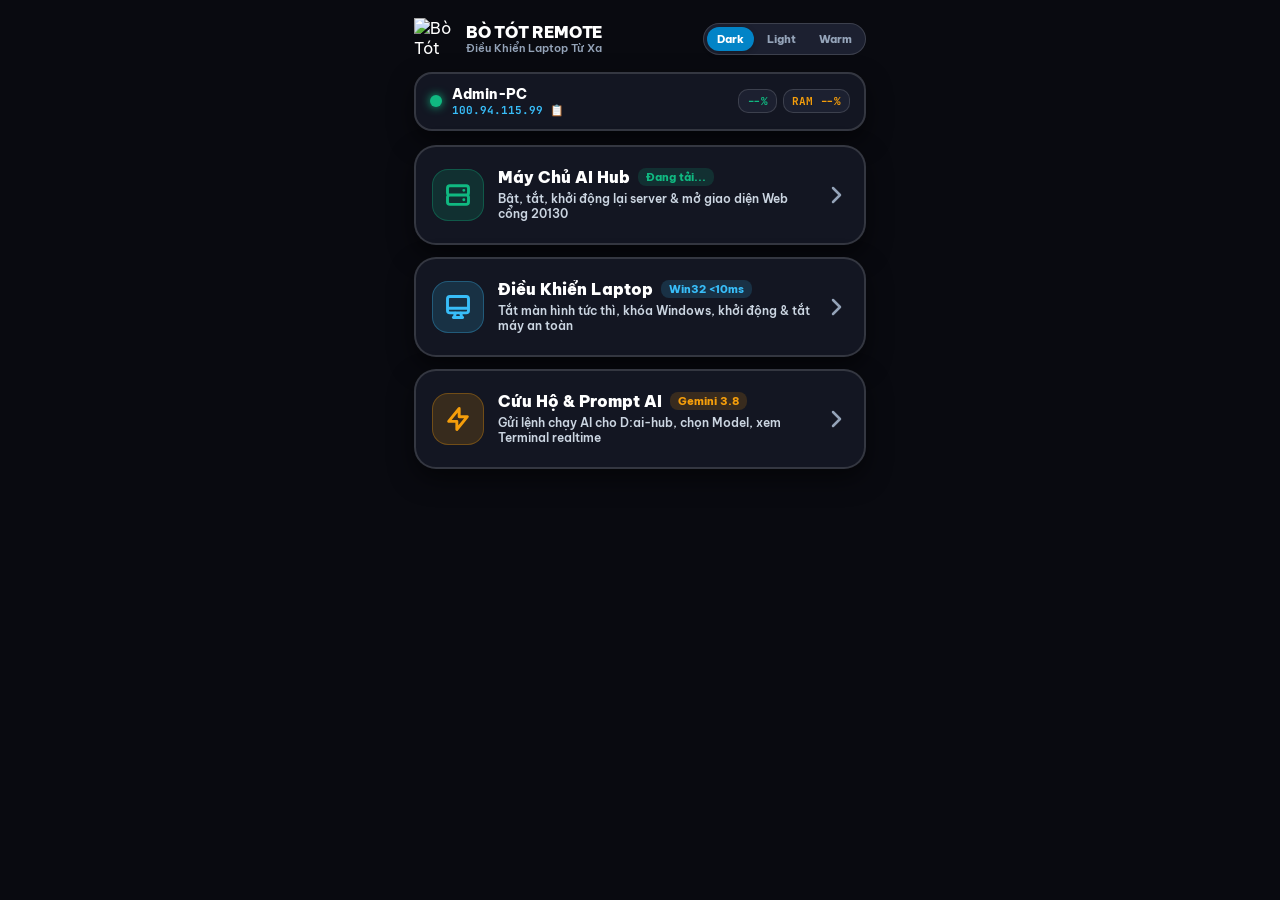
==== ai-remote/public/index.html @ 881e019e "feat: chuyen trang chu thanh 3 nut lon dieu huong chong bam nham va dung Popup Bottom Sheet cho mode" ====
<!DOCTYPE html>
<html lang="vi" data-theme="dark">
<head>
  <meta charset="UTF-8">
  <meta name="viewport" content="width=device-width, initial-scale=1.0, maximum-scale=1.0, user-scalable=no, viewport-fit=cover">
  <meta name="apple-mobile-web-app-capable" content="yes">
  <meta name="apple-mobile-web-app-status-bar-style" content="black-translucent">
  <meta name="apple-mobile-web-app-title" content="Bò Tót">
  <meta http-equiv="Cache-Control" content="no-cache, no-store, must-revalidate">
  <meta http-equiv="Pragma" content="no-cache">
  <meta http-equiv="Expires" content="0">
  
  <link rel="manifest" href="/manifest.json?v=14">
  <link rel="icon" type="image/svg+xml" href="/icon.svg?v=14">
  <link rel="apple-touch-icon" href="/icon.svg?v=14">
  <title>Bò Tót Remote Controller</title>

  <!-- FONT BE VIETNAM PRO & JETBRAINS MONO -->
  <link rel="preconnect" href="https://fonts.googleapis.com">
  <link rel="preconnect" href="https://fonts.gstatic.com" crossorigin>
  <link href="https://fonts.googleapis.com/css2?family=Be+Vietnam+Pro:wght@400;500;600;700;800;900&family=JetBrains+Mono:wght@600;700;800&display=swap" rel="stylesheet">

  <style>
    /* =============================================================
       THEME VARIABLES (DARK / WARM / LIGHT)
       ============================================================= */
    :root, [data-theme="dark"] {
      --font: 'Be Vietnam Pro', -apple-system, sans-serif;
      --mono: 'JetBrains Mono', monospace;

      --bg: #090a10;
      --card-bg: #131622;
      --card-inner: #1c2030;
      --border: rgba(255, 255, 255, 0.14);
      --border-accent: rgba(56, 189, 248, 0.45);
      
      --text-main: #ffffff;
      --text-sub: #cbd5e1;
      --text-dim: #94a3b8;
      
      --accent: #38bdf8;
      --accent-btn: #0284c7;
      --emerald: #10b981;
      --emerald-bg: rgba(16, 185, 129, 0.16);
      --amber: #f59e0b;
      --amber-bg: rgba(245, 158, 11, 0.16);
      --rose: #ef4444;
      --rose-bg: rgba(239, 68, 68, 0.16);
      --indigo: #818cf8;
      --indigo-bg: rgba(129, 140, 248, 0.16);

      --card-shadow: 0 10px 25px rgba(0, 0, 0, 0.5);
      --seg-bg: #1c2030;
      --overlay-bg: rgba(0, 0, 0, 0.75);
    }

    [data-theme="warm"] {
      --font: 'Be Vietnam Pro', -apple-system, sans-serif;
      --mono: 'JetBrains Mono', monospace;

      --bg: #f7f2e7;
      --card-bg: #ffffff;
      --card-inner: #f0e6d6;
      --border: #dfd0bb;
      --border-accent: #c26100;
      
      --text-main: #2a1406;
      --text-sub: #543015;
      --text-dim: #7c4d28;
      
      --accent: #c26100;
      --accent-btn: #d97706;
      --emerald: #059669;
      --emerald-bg: rgba(5, 150, 105, 0.14);
      --amber: #b45309;
      --amber-bg: rgba(180, 83, 9, 0.14);
      --rose: #b91c1c;
      --rose-bg: rgba(185, 28, 28, 0.14);
      --indigo: #854d0e;
      --indigo-bg: rgba(133, 77, 14, 0.14);

      --card-shadow: 0 8px 24px rgba(130, 80, 30, 0.08);
      --seg-bg: #eddcc6;
      --overlay-bg: rgba(42, 20, 6, 0.55);
    }

    [data-theme="light"] {
      --font: 'Be Vietnam Pro', -apple-system, sans-serif;
      --mono: 'JetBrains Mono', monospace;

      --bg: #f1f5f9;
      --card-bg: #ffffff;
      --card-inner: #f8fafc;
      --border: #cbd5e1;
      --border-accent: #0284c7;
      
      --text-main: #0f172a;
      --text-sub: #334155;
      --text-dim: #64748b;
      
      --accent: #0284c7;
      --accent-btn: #0284c7;
      --emerald: #059669;
      --emerald-bg: rgba(5, 150, 105, 0.12);
      --amber: #d97706;
      --amber-bg: rgba(217, 119, 6, 0.12);
      --rose: #dc2626;
      --rose-bg: rgba(220, 38, 38, 0.12);
      --indigo: #4f46e5;
      --indigo-bg: rgba(79, 70, 229, 0.12);

      --card-shadow: 0 4px 18px rgba(0, 0, 0, 0.06);
      --seg-bg: #e2e8f0;
      --overlay-bg: rgba(15, 23, 42, 0.6);
    }

    * {
      box-sizing: border-box;
      margin: 0;
      padding: 0;
      -webkit-tap-highlight-color: transparent;
    }

    body {
      font-family: var(--font);
      background: var(--bg);
      color: var(--text-main);
      padding: 12px 14px 40px;
      max-width: 480px;
      margin: 0 auto;
      min-height: 100vh;
      -webkit-font-smoothing: antialiased;
    }

    /* TOP BAR */
    .top-bar {
      display: flex;
      align-items: center;
      justify-content: space-between;
      margin-bottom: 12px;
      padding-top: max(6px, env(safe-area-inset-top));
    }
    .brand-title-box {
      display: flex;
      align-items: center;
      gap: 10px;
    }
    .brand-logo {
      width: 42px;
      height: 42px;
      object-fit: contain;
    }
    .brand-texts h1 {
      font-size: 16px;
      font-weight: 900;
      letter-spacing: -0.3px;
      line-height: 1.15;
    }
    .brand-texts p {
      font-size: 11px;
      font-weight: 600;
      color: var(--text-dim);
    }

    /* THEME SWITCHER */
    .theme-seg {
      background: var(--seg-bg);
      border: 1.5px solid var(--border);
      border-radius: 20px;
      padding: 3px;
      display: flex;
      gap: 3px;
    }
    .theme-btn {
      background: transparent;
      border: none;
      color: var(--text-dim);
      font-family: var(--font);
      font-size: 11px;
      font-weight: 800;
      padding: 5px 10px;
      border-radius: 14px;
      cursor: pointer;
      transition: all 0.15s ease;
    }
    .theme-btn.active {
      background: var(--accent-btn);
      color: #ffffff;
      box-shadow: 0 2px 6px rgba(0,0,0,0.2);
    }

    /* STATUS BANNER */
    .status-card {
      background: var(--card-bg);
      border: 2px solid var(--border);
      border-radius: 18px;
      padding: 12px 14px;
      margin-bottom: 14px;
      display: flex;
      align-items: center;
      justify-content: space-between;
      box-shadow: var(--card-shadow);
    }
    .status-left {
      display: flex;
      align-items: center;
      gap: 10px;
    }
    .live-dot {
      width: 12px;
      height: 12px;
      background: var(--emerald);
      border-radius: 50%;
      box-shadow: 0 0 10px var(--emerald);
      animation: pulse 2s infinite;
    }
    @keyframes pulse { 0% { opacity: 1; } 50% { opacity: 0.4; } 100% { opacity: 1; } }
    .host-name {
      font-size: 14px;
      font-weight: 800;
      color: var(--text-main);
      line-height: 1.2;
    }
    .ip-badge {
      font-family: var(--mono);
      font-size: 11px;
      font-weight: 700;
      color: var(--accent);
      cursor: pointer;
    }
    .status-right {
      display: flex;
      gap: 6px;
    }
    .stat-pill {
      font-family: var(--mono);
      font-size: 11px;
      font-weight: 700;
      padding: 4px 8px;
      border-radius: 10px;
      background: var(--card-inner);
      border: 1px solid var(--border);
    }
    .stat-pill.batt { color: var(--emerald); }
    .stat-pill.ram { color: var(--amber); }

    /* EMERGENCY COUNTDOWN HUD */
    .emergency-hud {
      background: var(--rose-bg);
      border: 2px solid var(--rose);
      border-radius: 18px;
      padding: 14px;
      margin-bottom: 14px;
      text-align: center;
      display: none;
      animation: flash 1s infinite alternate;
    }
    @keyframes flash { from { border-color: var(--rose); } to { border-color: transparent; } }
    .emergency-hud h3 { font-size: 14px; font-weight: 900; color: var(--rose); margin-bottom: 4px; }
    .emergency-hud .num { font-family: var(--mono); font-size: 32px; font-weight: 900; color: var(--rose); line-height: 1; margin-bottom: 8px; }
    .emergency-hud button {
      background: var(--rose);
      color: #fff;
      border: none;
      font-family: var(--font);
      font-size: 14px;
      font-weight: 900;
      padding: 12px 24px;
      border-radius: 14px;
      cursor: pointer;
      width: 100%;
    }

    /* =============================================================
       VIEW CONTAINER & NAVIGATION (SPA ARCHITECTURE)
       ============================================================= */
    .app-view {
      display: none;
      animation: viewFade 0.18s ease-out;
    }
    .app-view.active {
      display: block;
    }
    @keyframes viewFade {
      from { opacity: 0; transform: translateY(6px); }
      to { opacity: 1; transform: translateY(0); }
    }

    /* VIEW BACK BUTTON BAR */
    .view-nav-bar {
      display: flex;
      align-items: center;
      justify-content: space-between;
      margin-bottom: 14px;
    }
    .btn-back-menu {
      display: inline-flex;
      align-items: center;
      gap: 6px;
      background: var(--card-inner);
      border: 2px solid var(--border);
      color: var(--text-main);
      font-family: var(--font);
      font-size: 13px;
      font-weight: 800;
      padding: 8px 14px;
      border-radius: 14px;
      cursor: pointer;
      transition: all 0.15s ease;
    }
    .btn-back-menu:active { transform: scale(0.96); border-color: var(--accent); }
    .btn-back-menu svg { width: 18px; height: 18px; color: var(--accent); }
    .view-header-title {
      font-size: 14px;
      font-weight: 800;
      color: var(--text-dim);
      text-transform: uppercase;
      letter-spacing: 0.5px;
    }

    /* =============================================================
       TRANG CHỦ (VIEW 1): 3 NÚT LỚN CHỐNG BẤM NHẦM
       ============================================================= */
    .home-grid {
      display: flex;
      flex-direction: column;
      gap: 12px;
    }
    .hub-nav-tile {
      background: var(--card-bg);
      border: 2.5px solid var(--border);
      border-radius: 22px;
      padding: 18px 16px;
      display: flex;
      align-items: center;
      justify-content: space-between;
      cursor: pointer;
      box-shadow: var(--card-shadow);
      transition: all 0.18s ease;
      text-decoration: none;
      color: var(--text-main);
      min-height: 100px;
    }
    .hub-nav-tile:active {
      transform: scale(0.97);
      border-color: var(--border-accent);
    }
    .hub-tile-left {
      display: flex;
      align-items: center;
      gap: 14px;
      flex: 1;
      overflow: hidden;
    }
    .hub-tile-icon-box {
      width: 52px;
      height: 52px;
      border-radius: 16px;
      display: flex;
      align-items: center;
      justify-content: center;
      flex-shrink: 0;
      border: 1.5px solid transparent;
    }
    .hub-tile-icon-box svg { width: 28px; height: 28px; }
    
    .hub-tile-texts {
      display: flex;
      flex-direction: column;
      gap: 4px;
      overflow: hidden;
    }
    .hub-tile-title-row {
      display: flex;
      align-items: center;
      gap: 8px;
    }
    .hub-tile-title {
      font-size: 16px;
      font-weight: 900;
      color: var(--text-main);
      line-height: 1.2;
    }
    .hub-tile-badge {
      font-size: 11px;
      font-weight: 800;
      padding: 2px 8px;
      border-radius: 8px;
      white-space: nowrap;
    }
    .hub-tile-desc {
      font-size: 12px;
      font-weight: 600;
      color: var(--text-sub);
      line-height: 1.3;
    }
    .hub-tile-arrow {
      width: 24px;
      height: 24px;
      color: var(--text-dim);
      flex-shrink: 0;
      margin-left: 8px;
    }

    /* THEME MAU CHO 3 TILE */
    .tile-hub .hub-tile-icon-box { background: var(--emerald-bg); color: var(--emerald); border-color: rgba(16, 185, 129, 0.3); }
    .tile-hub .hub-tile-badge { background: var(--emerald-bg); color: var(--emerald); }
    
    .tile-system .hub-tile-icon-box { background: rgba(56, 189, 248, 0.16); color: var(--accent); border-color: rgba(56, 189, 248, 0.3); }
    .tile-system .hub-tile-badge { background: rgba(56, 189, 248, 0.16); color: var(--accent); }

    .tile-prompt .hub-tile-icon-box { background: var(--amber-bg); color: var(--amber); border-color: rgba(245, 158, 11, 0.3); }
    .tile-prompt .hub-tile-badge { background: var(--amber-bg); color: var(--amber); }

    /* =============================================================
       SECTION CARD (CHO CÁC VIEW CON)
       ============================================================= */
    .section-card {
      background: var(--card-bg);
      border: 2px solid var(--border);
      border-radius: 22px;
      padding: 16px;
      margin-bottom: 14px;
      box-shadow: var(--card-shadow);
    }
    .section-header {
      display: flex;
      align-items: center;
      justify-content: space-between;
      margin-bottom: 14px;
    }
    .section-title {
      font-size: 15px;
      font-weight: 900;
      letter-spacing: -0.2px;
    }

    /* STATUS TAGS */
    .status-tag {
      font-size: 11px;
      font-weight: 800;
      padding: 3px 10px;
      border-radius: 12px;
      text-transform: uppercase;
    }
    .status-tag.online { background: var(--emerald-bg); color: var(--emerald); border: 1px solid var(--emerald); }
    .status-tag.offline { background: var(--rose-bg); color: var(--rose); border: 1px solid var(--rose); }

    /* GRIDS */
    .grid-3-col { display: grid; grid-template-columns: repeat(3, 1fr); gap: 10px; margin-bottom: 12px; }
    .grid-2-col { display: grid; grid-template-columns: repeat(2, 1fr); gap: 10px; }

    /* BIG BUTTONS */
    .big-btn {
      background: var(--card-inner);
      border: 2px solid var(--border);
      border-radius: 18px;
      padding: 16px 10px;
      display: flex;
      flex-direction: column;
      align-items: center;
      justify-content: center;
      gap: 8px;
      color: var(--text-main);
      font-family: var(--font);
      font-size: 14px;
      font-weight: 800;
      cursor: pointer;
      transition: all 0.15s ease;
      min-height: 76px;
    }
    .big-btn:active:not(:disabled) { transform: scale(0.95); }
    .big-btn svg { width: 28px; height: 28px; }

    .big-btn:disabled, button:disabled {
      opacity: 0.35 !important;
      cursor: not-allowed !important;
      filter: grayscale(0.85) !important;
      transform: none !important;
      pointer-events: none !important;
      border-style: dashed !important;
    }

    .big-btn.btn-start { color: var(--emerald); background: var(--emerald-bg); border-color: rgba(16, 185, 129, 0.4); }
    .big-btn.btn-restart { color: var(--amber); background: var(--amber-bg); border-color: rgba(245, 158, 11, 0.4); }
    .big-btn.btn-stop { color: var(--rose); background: var(--rose-bg); border-color: rgba(239, 68, 68, 0.4); }

    .open-web-button {
      display: flex;
      align-items: center;
      justify-content: space-between;
      background: var(--accent-btn);
      color: #ffffff;
      font-size: 14px;
      font-weight: 900;
      padding: 16px;
      border-radius: 18px;
      text-decoration: none;
      box-shadow: 0 4px 14px rgba(2, 132, 199, 0.3);
      transition: all 0.15s ease;
    }
    .open-web-button:active:not(.disabled) { transform: scale(0.97); }
    .open-web-button.disabled {
      opacity: 0.35 !important;
      cursor: not-allowed !important;
      pointer-events: none !important;
      border-style: dashed !important;
    }
    .open-web-button div { display: flex; align-items: center; gap: 8px; }
    .open-web-button svg { width: 20px; height: 20px; }

    /* HARDWARE BUTTONS */
    .hw-btn {
      background: var(--card-inner);
      border: 2px solid var(--border);
      border-radius: 18px;
      padding: 16px 14px;
      display: flex;
      flex-direction: column;
      align-items: flex-start;
      gap: 10px;
      cursor: pointer;
      color: var(--text-main);
      font-family: var(--font);
      min-height: 90px;
      transition: all 0.15s ease;
    }
    .hw-btn:active:not(.disabled) { transform: scale(0.95); border-color: var(--accent); }
    .hw-btn.disabled { opacity: 0.35 !important; cursor: not-allowed !important; pointer-events: none !important; }
    .hw-icon-box {
      width: 42px;
      height: 42px;
      border-radius: 14px;
      display: flex;
      align-items: center;
      justify-content: center;
      background: var(--card-bg);
      border: 1px solid var(--border);
    }
    .hw-icon-box svg { width: 24px; height: 24px; }
    .hw-btn .hw-text-title { font-size: 14px; font-weight: 800; line-height: 1.2; }
    .hw-btn .hw-text-desc { font-size: 11px; font-weight: 600; color: var(--text-sub); }

    /* =============================================================
       MODEL SELECTOR TRIGGER BOX (MỞ POPUP)
       ============================================================= */
    .model-trigger-card {
      background: var(--card-inner);
      border: 2px solid var(--border);
      border-radius: 18px;
      padding: 12px 14px;
      display: flex;
      align-items: center;
      justify-content: space-between;
      cursor: pointer;
      margin-bottom: 12px;
      transition: all 0.15s ease;
    }
    .model-trigger-card:active { transform: scale(0.98); border-color: var(--accent); }
    .model-trigger-left {
      display: flex;
      align-items: center;
      gap: 12px;
      flex: 1;
      overflow: hidden;
    }
    .model-avatar-box {
      width: 42px;
      height: 42px;
      border-radius: 14px;
      display: flex;
      align-items: center;
      justify-content: center;
      flex-shrink: 0;
      background: rgba(255, 255, 255, 0.08);
      border: 1px solid var(--border);
    }
    .model-avatar-box svg { width: 24px; height: 24px; display: block; }
    .model-avatar-box.gemini { background: rgba(49, 134, 255, 0.16); border-color: rgba(49, 134, 255, 0.35); }
    .model-avatar-box.claude { background: rgba(217, 119, 87, 0.16); border-color: rgba(217, 119, 87, 0.35); }
    .model-avatar-box.openai { color: #10b981; background: rgba(16, 185, 129, 0.16); border-color: rgba(16, 185, 129, 0.35); }
    .model-avatar-box.claude-cli { color: #f43f5e; background: rgba(244, 63, 94, 0.16); border-color: rgba(244, 63, 94, 0.35); }

    .model-trigger-info { display: flex; flex-direction: column; gap: 2px; overflow: hidden; }
    .model-trigger-top { display: flex; align-items: center; gap: 6px; }
    .model-trigger-name { font-size: 14px; font-weight: 800; color: var(--text-main); white-space: nowrap; overflow: hidden; text-overflow: ellipsis; }
    .model-trigger-badge { font-size: 10px; font-weight: 800; padding: 1px 6px; border-radius: 6px; background: rgba(255, 255, 255, 0.12); color: var(--text-sub); }
    .model-trigger-tag { font-size: 11px; font-weight: 600; color: var(--text-sub); white-space: nowrap; overflow: hidden; text-overflow: ellipsis; }
    
    .model-trigger-action {
      display: flex;
      align-items: center;
      gap: 4px;
      font-size: 12px;
      font-weight: 800;
      color: var(--accent);
      flex-shrink: 0;
      margin-left: 8px;
    }
    .model-trigger-action svg { width: 16px; height: 16px; }

    /* PROMPT BOX & TERMINAL */
    .prompt-box-row { display: flex; gap: 8px; margin-bottom: 10px; }
    .prompt-input-field {
      flex: 1;
      background: var(--card-inner);
      border: 2px solid var(--border);
      color: var(--text-main);
      font-family: var(--font);
      font-size: 14px;
      font-weight: 600;
      padding: 12px 14px;
      border-radius: 16px;
      outline: none;
    }
    .prompt-input-field:focus { border-color: var(--accent); }
    .btn-submit-prompt {
      background: var(--accent-btn);
      color: #ffffff;
      border: none;
      border-radius: 16px;
      padding: 0 18px;
      font-size: 14px;
      font-weight: 800;
      font-family: var(--font);
      cursor: pointer;
      display: flex;
      align-items: center;
      gap: 6px;
    }
    .btn-submit-prompt:active:not(:disabled) { transform: scale(0.95); }
    .btn-submit-prompt:disabled { opacity: 0.4 !important; cursor: not-allowed !important; }

    .btn-abort-prompt {
      background: var(--rose-bg);
      color: var(--rose);
      border: 2px solid rgba(239, 68, 68, 0.45);
      border-radius: 16px;
      padding: 0 16px;
      font-size: 13px;
      font-weight: 800;
      font-family: var(--font);
      cursor: pointer;
      display: none;
      align-items: center;
      gap: 6px;
    }
    .btn-abort-prompt:active { transform: scale(0.95); }
    .btn-abort-prompt.visible { display: flex; }

    .console-header-row {
      display: flex;
      align-items: center;
      justify-content: space-between;
      margin-bottom: 6px;
    }
    .console-title {
      font-size: 11px;
      font-weight: 800;
      color: var(--text-dim);
      text-transform: uppercase;
      letter-spacing: 0.5px;
    }
    .btn-clear-console {
      background: none;
      border: none;
      color: var(--text-dim);
      font-size: 11px;
      font-weight: 700;
      cursor: pointer;
      padding: 2px 6px;
    }
    .btn-clear-console:hover { color: var(--text-main); }

    .console-display {
      background: var(--card-inner);
      border: 2px solid var(--border);
      border-radius: 18px;
      padding: 12px;
      font-family: var(--mono);
      font-size: 12px;
      font-weight: 600;
      height: 220px;
      overflow-y: auto;
      color: var(--accent);
      white-space: pre-wrap;
      word-break: break-all;
      line-height: 1.45;
    }

    /* =============================================================
       MODAL POPUP BOTTOM SHEET (CHỌN MODEL AI CHUẨN MOBILE)
       ============================================================= */
    .modal-overlay {
      position: fixed;
      top: 0;
      left: 0;
      right: 0;
      bottom: 0;
      background: var(--overlay-bg);
      backdrop-filter: blur(8px);
      -webkit-backdrop-filter: blur(8px);
      z-index: 2500;
      display: none;
      align-items: flex-end;
      justify-content: center;
      opacity: 0;
      transition: opacity 0.22s ease;
    }
    .modal-overlay.open {
      display: flex;
      opacity: 1;
    }
    .modal-sheet {
      width: 100%;
      max-width: 480px;
      background: var(--card-bg);
      border: 2px solid var(--border-accent);
      border-bottom: none;
      border-radius: 26px 26px 0 0;
      padding: 18px 16px max(24px, env(safe-area-inset-bottom));
      box-shadow: 0 -10px 40px rgba(0, 0, 0, 0.6);
      transform: translateY(100%);
      transition: transform 0.25s cubic-bezier(0.16, 1, 0.3, 1);
      max-height: 85vh;
      display: flex;
      flex-direction: column;
    }
    .modal-overlay.open .modal-sheet {
      transform: translateY(0);
    }
    .modal-header {
      display: flex;
      align-items: center;
      justify-content: space-between;
      padding-bottom: 14px;
      border-bottom: 1.5px solid var(--border);
      margin-bottom: 12px;
    }
    .modal-title-box { display: flex; flex-direction: column; gap: 2px; }
    .modal-title { font-size: 16px; font-weight: 900; color: var(--text-main); }
    .modal-subtitle { font-size: 11px; font-weight: 600; color: var(--text-dim); }
    .modal-close-btn {
      width: 36px;
      height: 36px;
      border-radius: 50%;
      background: var(--card-inner);
      border: 1.5px solid var(--border);
      color: var(--text-main);
      font-size: 15px;
      font-weight: 900;
      cursor: pointer;
      display: flex;
      align-items: center;
      justify-content: center;
    }
    .modal-close-btn:active { transform: scale(0.92); }

    .modal-list {
      overflow-y: auto;
      overscroll-behavior: contain;
      display: flex;
      flex-direction: column;
      gap: 6px;
      padding-bottom: 10px;
    }
    .modal-item {
      display: flex;
      align-items: center;
      justify-content: space-between;
      gap: 12px;
      padding: 14px;
      border-radius: 16px;
      background: var(--card-inner);
      border: 1.5px solid var(--border);
      cursor: pointer;
      transition: all 0.15s ease;
    }
    .modal-item:active { transform: scale(0.98); }
    .modal-item.selected {
      background: var(--emerald-bg);
      border-color: rgba(16, 185, 129, 0.45);
    }
    .modal-item-left {
      display: flex;
      align-items: center;
      gap: 12px;
      flex: 1;
      overflow: hidden;
    }
    .modal-item-texts { display: flex; flex-direction: column; gap: 3px; overflow: hidden; }
    .modal-item-top { display: flex; align-items: center; gap: 6px; }
    .modal-item-name { font-size: 14px; font-weight: 800; color: var(--text-main); }
    .modal-item.selected .modal-item-name { color: var(--emerald); }
    .modal-item-badge { font-size: 10px; font-weight: 800; padding: 1px 6px; border-radius: 6px; background: rgba(255, 255, 255, 0.1); color: var(--text-sub); }
    .modal-item-desc { font-size: 11px; font-weight: 600; color: var(--text-sub); white-space: nowrap; overflow: hidden; text-overflow: ellipsis; }
    .modal-item-check { width: 22px; height: 22px; color: var(--emerald); flex-shrink: 0; display: none; }
    .modal-item.selected .modal-item-check { display: block; }

    /* TOAST */
    .toast-popup {
      position: fixed;
      top: max(16px, env(safe-area-inset-top));
      left: 50%;
      transform: translateX(-50%) translateY(-100px);
      background: var(--card-bg);
      color: var(--text-main);
      border: 2px solid var(--accent);
      padding: 10px 20px;
      border-radius: 24px;
      font-size: 13px;
      font-weight: 800;
      box-shadow: 0 8px 24px rgba(0, 0, 0, 0.3);
      z-index: 3000;
      pointer-events: none;
      transition: transform 0.25s ease;
    }
    .toast-popup.visible { transform: translateX(-50%) translateY(0); }
  </style>
</head>
<body>

  <!-- TOAST -->
  <div class="toast-popup" id="toast">Thông báo</div>

  <!-- TOP BAR (LUÔN CỐ ĐỊNH Ở TRÊN ĐẦU) -->
  <header class="top-bar">
    <div class="brand-title-box">
      <img src="/icon.svg?v=14" alt="Bò Tót" class="brand-logo" onclick="switchView('home')">
      <div class="brand-texts">
        <h1>BÒ TÓT REMOTE</h1>
        <p>Điều Khiển Laptop Từ Xa</p>
      </div>
    </div>
    <!-- 3 THEME PILLS -->
    <div class="theme-seg">
      <button class="theme-btn active" id="btn-dark" onclick="setAppTheme('dark')">Dark</button>
      <button class="theme-btn" id="btn-light" onclick="setAppTheme('light')">Light</button>
      <button class="theme-btn" id="btn-warm" onclick="setAppTheme('warm')">Warm</button>
    </div>
  </header>

  <!-- STATUS BANNER (REALTIME TẤT CẢ CÁC TRANG) -->
  <section class="status-card">
    <div class="status-left">
      <div class="live-dot" title="Laptop Online"></div>
      <div>
        <div class="host-name" id="host-name">Admin-PC</div>
        <div class="ip-badge" onclick="copyIp()" title="Chạm để copy IP">
          <span id="ip-val">100.94.115.99</span> 📋
        </div>
      </div>
    </div>
    <div class="status-right">
      <div class="stat-pill batt" id="batt-box">--%</div>
      <div class="stat-pill ram" id="ram-box">RAM --%</div>
    </div>
  </section>

  <!-- EMERGENCY HUD (ĐẾM NGƯỢC TẮT MÁY KHẨN CẤP) -->
  <div class="emergency-hud" id="emergency-hud">
    <h3 id="emergency-label">LỆNH TẮT MÁY ĐANG CHỜ</h3>
    <div class="num" id="emergency-countdown">30s</div>
    <button onclick="abortShutdownCmd()">🛑 HỦY TẮT MÁY NGAY</button>
  </div>

  <!-- =============================================================
       VIEW 1: TRANG CHỦ (3 NÚT LỚN CHUYỂN TRANG CHỐNG BẤM NHẦM)
       ============================================================= -->
  <div class="app-view active" id="view-home">
    <div class="home-grid">
      
      <!-- NÚT 1: MÁY CHỦ AI HUB -->
      <div class="hub-nav-tile tile-hub" onclick="switchView('hub')">
        <div class="hub-tile-left">
          <div class="hub-tile-icon-box">
            <svg fill="none" stroke="currentColor" viewBox="0 0 24 24"><path stroke-linecap="round" stroke-linejoin="round" stroke-width="2.5" d="M5 12h14M5 12a2 2 0 01-2-2V6a2 2 0 012-2h14a2 2 0 012 2v4a2 2 0 01-2 2M5 12a2 2 0 00-2 2v4a2 2 0 002 2h14a2 2 0 002-2v-4a2 2 0 00-2-2m-2-4h.01M17 16h.01"/></svg>
          </div>
          <div class="hub-tile-texts">
            <div class="hub-tile-title-row">
              <span class="hub-tile-title">Máy Chủ AI Hub</span>
              <span class="hub-tile-badge" id="home-hub-badge">Đang tải...</span>
            </div>
            <div class="hub-tile-desc">Bật, tắt, khởi động lại server & mở giao diện Web cổng 20130</div>
          </div>
        </div>
        <svg class="hub-tile-arrow" fill="none" stroke="currentColor" viewBox="0 0 24 24"><path stroke-linecap="round" stroke-linejoin="round" stroke-width="2.5" d="M9 5l7 7-7 7"/></svg>
      </div>

      <!-- NÚT 2: ĐIỀU KHIỂN LAPTOP -->
      <div class="hub-nav-tile tile-system" onclick="switchView('system')">
        <div class="hub-tile-left">
          <div class="hub-tile-icon-box">
            <svg fill="none" stroke="currentColor" viewBox="0 0 24 24"><path stroke-linecap="round" stroke-linejoin="round" stroke-width="2.5" d="M9.75 17L9 20l-1 1h8l-1-1-.75-3M3 13h18M5 17h14a2 2 0 002-2V5a2 2 0 00-2-2H5a2 2 0 00-2 2v10a2 2 0 002 2z"/></svg>
          </div>
          <div class="hub-tile-texts">
            <div class="hub-tile-title-row">
              <span class="hub-tile-title">Điều Khiển Laptop</span>
              <span class="hub-tile-badge">Win32 &lt;10ms</span>
            </div>
            <div class="hub-tile-desc">Tắt màn hình tức thì, khóa Windows, khởi động & tắt máy an toàn</div>
          </div>
        </div>
        <svg class="hub-tile-arrow" fill="none" stroke="currentColor" viewBox="0 0 24 24"><path stroke-linecap="round" stroke-linejoin="round" stroke-width="2.5" d="M9 5l7 7-7 7"/></svg>
      </div>

      <!-- NÚT 3: CỨU HỘ & PROMPT AI -->
      <div class="hub-nav-tile tile-prompt" onclick="switchView('prompt')">
        <div class="hub-tile-left">
          <div class="hub-tile-icon-box">
            <svg fill="none" stroke="currentColor" viewBox="0 0 24 24"><path stroke-linecap="round" stroke-linejoin="round" stroke-width="2.5" d="M13 10V3L4 14h7v7l9-11h-7z"/></svg>
          </div>
          <div class="hub-tile-texts">
            <div class="hub-tile-title-row">
              <span class="hub-tile-title">Cứu Hộ &amp; Prompt AI</span>
              <span class="hub-tile-badge" id="home-prompt-badge">Gemini Flash</span>
            </div>
            <div class="hub-tile-desc">Gửi lệnh chạy AI cho D:ai-hub, chọn Model, xem Terminal realtime</div>
          </div>
        </div>
        <svg class="hub-tile-arrow" fill="none" stroke="currentColor" viewBox="0 0 24 24"><path stroke-linecap="round" stroke-linejoin="round" stroke-width="2.5" d="M9 5l7 7-7 7"/></svg>
      </div>

    </div>
  </div>

  <!-- =============================================================
       VIEW 2: TRANG MÁY CHỦ AI HUB (PORT 20130)
       ============================================================= -->
  <div class="app-view" id="view-hub">
    <div class="view-nav-bar">
      <button class="btn-back-menu" onclick="switchView('home')">
        <svg fill="none" stroke="currentColor" viewBox="0 0 24 24"><path stroke-linecap="round" stroke-linejoin="round" stroke-width="2.5" d="M15 19l-7-7 7-7"/></svg>
        <span>Menu Chính</span>
      </button>
      <span class="view-header-title">Máy Chủ 20130</span>
    </div>

    <section class="section-card">
      <div class="section-header">
        <span class="section-title">Trạng Thái Máy Chủ</span>
        <span class="status-tag online" id="hub-status-tag">ĐANG CHẠY</span>
      </div>

      <!-- 3 NÚT BẬT / RESTART / TẮT SERVER -->
      <div class="grid-3-col">
        <button class="big-btn btn-start" id="btn-hub-start" onclick="hubAction('start')">
          <svg fill="none" stroke="currentColor" viewBox="0 0 24 24"><path stroke-linecap="round" stroke-linejoin="round" stroke-width="2.5" d="M14.752 11.168l-3.197-2.132A1 1 0 0010 9.87v4.263a1 1 0 001.555.832l3.197-2.132a1 1 0 000-1.664z"/><path stroke-linecap="round" stroke-linejoin="round" stroke-width="2.5" d="M21 12a9 9 0 11-18 0 9 9 0 0118 0z"/></svg>
          <span id="text-hub-start">Bật Server</span>
        </button>
        <button class="big-btn btn-restart" id="btn-hub-restart" onclick="hubAction('restart')">
          <svg fill="none" stroke="currentColor" viewBox="0 0 24 24"><path stroke-linecap="round" stroke-linejoin="round" stroke-width="2.5" d="M4 4v5h.582m15.356 2A8.001 8.001 0 004.582 9m0 0H9m11 11v-5h-.581m0 0a8.003 8.003 0 01-15.357-2m15.357 2H15"/></svg>
          <span id="text-hub-restart">Restart</span>
        </button>
        <button class="big-btn btn-stop" id="btn-hub-stop" onclick="hubAction('stop')">
          <svg fill="none" stroke="currentColor" viewBox="0 0 24 24"><path stroke-linecap="round" stroke-linejoin="round" stroke-width="2.5" d="M10 9v6m4-6v6m7-3a9 9 0 11-18 0 9 9 0 0118 0z"/></svg>
          <span id="text-hub-stop">Tắt Server</span>
        </button>
      </div>

      <!-- NÚT MỞ GIAO DIỆN WEB -->
      <a href="#" target="_blank" class="open-web-button" id="web-portal-link">
        <div>
          <svg fill="none" stroke="currentColor" viewBox="0 0 24 24"><path stroke-linecap="round" stroke-linejoin="round" stroke-width="2.5" d="M10 6H6a2 2 0 00-2 2v10a2 2 0 002 2h10a2 2 0 002-2v-4M14 4h6m0 0v6m0-6L10 14"/></svg>
          <span id="web-portal-text">Mở Giao Diện Web AI Hub (Cổng 20130)</span>
        </div>
        <span style="font-size: 18px;" id="web-portal-arrow">↗</span>
      </a>
    </section>
  </div>

  <!-- =============================================================
       VIEW 3: TRANG ĐIỀU KHIỂN LAPTOP WINDOWS
       ============================================================= -->
  <div class="app-view" id="view-system">
    <div class="view-nav-bar">
      <button class="btn-back-menu" onclick="switchView('home')">
        <svg fill="none" stroke="currentColor" viewBox="0 0 24 24"><path stroke-linecap="round" stroke-linejoin="round" stroke-width="2.5" d="M15 19l-7-7 7-7"/></svg>
        <span>Menu Chính</span>
      </button>
      <span class="view-header-title">Phần Cứng &amp; Nguồn</span>
    </div>

    <section class="section-card">
      <div class="section-header">
        <span class="section-title">Lệnh Hệ Thống Windows</span>
        <span style="font-size: 12px; font-weight: 800; color: var(--emerald);">An Toàn 30s</span>
      </div>

      <div class="grid-2-col">
        <!-- TẮT MÀN HÌNH -->
        <div class="hw-btn" id="btn-sys-screen" onclick="systemAction('screen-off')">
          <div class="hw-icon-box" style="color: var(--accent);">
            <svg fill="none" stroke="currentColor" viewBox="0 0 24 24"><path stroke-linecap="round" stroke-linejoin="round" stroke-width="2.5" d="M20.354 15.354A9 9 0 018.646 3.646 9.003 9.003 0 0012 21a9.003 9.003 0 008.354-5.646z"/></svg>
          </div>
          <div>
            <div class="hw-text-title">Tắt Màn Hình</div>
            <div class="hw-text-desc">Tắt đen tức thì, máy vẫn chạy ngầm</div>
          </div>
        </div>

        <!-- KHÓA WINDOWS -->
        <div class="hw-btn" id="btn-sys-lock" onclick="systemAction('lock')">
          <div class="hw-icon-box" style="color: var(--indigo);">
            <svg fill="none" stroke="currentColor" viewBox="0 0 24 24"><path stroke-linecap="round" stroke-linejoin="round" stroke-width="2.5" d="M12 15v2m-6 4h12a2 2 0 002-2v-6a2 2 0 00-2-2H6a2 2 0 00-2 2v6a2 2 0 002 2zm10-10V7a4 4 0 00-8 0v4h8z"/></svg>
          </div>
          <div>
            <div class="hw-text-title">Khóa Windows</div>
            <div class="hw-text-desc">Khóa về màn hình đăng nhập</div>
          </div>
        </div>

        <!-- KHỞI ĐỘNG LẠI -->
        <div class="hw-btn" id="btn-sys-restart" onclick="confirmSystemAction('restart')">
          <div class="hw-icon-box" style="color: var(--amber);">
            <svg fill="none" stroke="currentColor" viewBox="0 0 24 24"><path stroke-linecap="round" stroke-linejoin="round" stroke-width="2.5" d="M4 4v5h.582m15.356 2A8.001 8.001 0 004.582 9m0 0H9m11 11v-5h-.581m0 0a8.003 8.003 0 01-15.357-2m15.357 2H15"/></svg>
          </div>
          <div>
            <div class="hw-text-title">Khởi Động Lại</div>
            <div class="hw-text-desc">Đếm ngược 30s an toàn có nút hủy</div>
          </div>
        </div>

        <!-- TẮT MÁY -->
        <div class="hw-btn" id="btn-sys-shutdown" onclick="confirmSystemAction('shutdown')">
          <div class="hw-icon-box" style="color: var(--rose);">
            <svg fill="none" stroke="currentColor" viewBox="0 0 24 24"><path stroke-linecap="round" stroke-linejoin="round" stroke-width="2.5" d="M18.364 5.636a9 9 0 010 12.728m0 0l-2.829-2.829m2.829 2.829L21 21M15.536 8.464a5 5 0 010 7.072m0 0l-2.829-2.829m-4.243 4.243a9 9 0 01-12.728 0m12.728 0l-2.829-2.829M8.464 15.536a5 5 0 01-7.072 0m7.072 0l-2.829-2.829"/></svg>
          </div>
          <div>
            <div class="hw-text-title">Tắt Máy Laptop</div>
            <div class="hw-text-desc">Đếm ngược 30s kèm nút hủy</div>
          </div>
        </div>
      </div>
    </section>
  </div>

  <!-- =============================================================
       VIEW 4: TRANG CỨU HỘ & PROMPT AI (D:ai-hub)
       ============================================================= -->
  <div class="app-view" id="view-prompt">
    <div class="view-nav-bar">
      <button class="btn-back-menu" onclick="switchView('home')">
        <svg fill="none" stroke="currentColor" viewBox="0 0 24 24"><path stroke-linecap="round" stroke-linejoin="round" stroke-width="2.5" d="M15 19l-7-7 7-7"/></svg>
        <span>Menu Chính</span>
      </button>
      <span class="view-header-title">Cứu Hộ D:ai-hub</span>
    </div>

    <section class="section-card">
      <div class="section-header">
        <span class="section-title">Prompt AI Agent</span>
        <span style="font-size: 12px; font-weight: 800; color: var(--amber);">D:ai-hub</span>
      </div>

      <!-- NÚT TRIGGER MỞ POPUP CHỌN MODEL AI -->
      <div class="model-trigger-card" onclick="openModelModal()">
        <div class="model-trigger-left">
          <div class="model-avatar-box gemini" id="current-model-icon"></div>
          <div class="model-trigger-info">
            <div class="model-trigger-top">
              <span class="model-trigger-name" id="current-model-name">Gemini 3.8 Flash</span>
              <span class="model-trigger-badge" id="current-model-badge">Mặc định</span>
            </div>
            <div class="model-trigger-tag" id="current-model-tag">Tốc độ cao, suy luận thích ứng</div>
          </div>
        </div>
        <div class="model-trigger-action">
          <span>Đổi</span>
          <svg fill="none" stroke="currentColor" viewBox="0 0 24 24"><path stroke-linecap="round" stroke-linejoin="round" stroke-width="2.5" d="M9 5l7 7-7 7"/></svg>
        </div>
      </div>

      <!-- Ô NHẬP LỆNH PROMPT & CÁC NÚT HÀNH ĐỘNG -->
      <div class="prompt-box-row">
        <input type="text" class="prompt-input-field" id="prompt-field" placeholder="Nhập lệnh cứu hộ hoặc prompt..." onkeydown="if(event.key==='Enter'&&!event.shiftKey){event.preventDefault();submitPromptCmd();}">
        <button class="btn-abort-prompt" id="btn-abort-prompt" onclick="abortPromptCmd()" title="Dừng prompt khẩn cấp">
          <svg style="width:16px;height:16px;" fill="none" stroke="currentColor" viewBox="0 0 24 24"><path stroke-linecap="round" stroke-linejoin="round" stroke-width="2.5" d="M6 18L18 6M6 6l12 12"/></svg>
          <span>Dừng</span>
        </button>
        <button class="btn-submit-prompt" id="btn-submit-prompt" onclick="submitPromptCmd()">
          <svg fill="none" stroke="currentColor" viewBox="0 0 24 24"><path stroke-linecap="round" stroke-linejoin="round" stroke-width="2.5" d="M12 19l9 2-9-18-9 18 9-2zm0 0v-8"/></svg>
          <span id="text-btn-prompt">Gửi</span>
        </button>
      </div>

      <!-- THANH TERMINAL LOG & NÚT XÓA MÀN HÌNH -->
      <div class="console-header-row">
        <span class="console-title" id="console-status-text">Terminal Output (Realtime)</span>
        <button class="btn-clear-console" onclick="clearConsoleLog()">Xóa màn hình</button>
      </div>

      <!-- MÀN HÌNH TERMINAL (RỘNG RÃI HƠN) -->
      <div class="console-display" id="console-output">Sẵn sàng nhận lệnh từ điện thoại...</div>
    </section>
  </div>

  <!-- =============================================================
       MODAL POPUP BOTTOM SHEET: CHỌN MODEL AI (7 MODEL HỆ THỐNG)
       ============================================================= -->
  <div class="modal-overlay" id="model-modal" onclick="closeModelModal(event)">
    <div class="modal-sheet" onclick="event.stopPropagation()">
      <div class="modal-header">
        <div class="modal-title-box">
          <span class="modal-title">Chọn Model AI Agent</span>
          <span class="modal-subtitle">7 Model chính thức trên hệ thống AI Hub</span>
        </div>
        <button class="modal-close-btn" onclick="closeModelModal()">✕</button>
      </div>
      <div class="modal-list" id="modal-model-list">
        <!-- Render dong tu danh sach model he thong -->
      </div>
    </div>
  </div>

  <script>
    // =============================================================
    // 1. THEME MANAGEMENT (DARK / WARM / LIGHT)
    // =============================================================
    function setAppTheme(t) {
      document.documentElement.setAttribute("data-theme", t);
      localStorage.setItem("bo-tot-theme-v14", t);
      document.querySelectorAll(".theme-btn").forEach(b => b.classList.remove("active"));
      const el = document.getElementById("btn-" + t);
      if (el) el.classList.add("active");
    }
    setAppTheme(localStorage.getItem("bo-tot-theme-v14") || "dark");

    // =============================================================
    // 2. TOAST POPUP
    // =============================================================
    let toastTimer = null;
    function showToast(msg) {
      const el = document.getElementById("toast");
      el.innerText = msg;
      el.classList.add("visible");
      clearTimeout(toastTimer);
      toastTimer = setTimeout(() => el.classList.remove("visible"), 2200);
    }

    function copyIp() {
      const ip = document.getElementById("ip-val").innerText;
      if (navigator.clipboard) {
        navigator.clipboard.writeText(ip);
        showToast("Đã copy IP: " + ip);
      }
    }

    // =============================================================
    // 3. SPA VIEW SWITCHER (CHUYỂN TRANG 3 NÚT CHỐNG BẤM NHẦM)
    // =============================================================
    let currentView = "home";

    function switchView(viewName) {
      currentView = viewName;
      document.querySelectorAll(".app-view").forEach(v => v.classList.remove("active"));
      const target = document.getElementById("view-" + viewName);
      if (target) {
        target.classList.add("active");
        window.scrollTo({ top: 0, behavior: "smooth" });
      }
      // Dong bo URL Hash de ho tro nut Back vat ly cua dien thoai
      if (location.hash !== "#" + viewName) {
        history.pushState(null, "", "#" + viewName);
      }
    }

    window.addEventListener("popstate", () => {
      const hash = location.hash.replace("#", "") || "home";
      if (["home", "hub", "system", "prompt"].includes(hash)) {
        currentView = hash;
        document.querySelectorAll(".app-view").forEach(v => v.classList.remove("active"));
        const target = document.getElementById("view-" + hash);
        if (target) target.classList.add("active");
      }
    });

    // Khoi tao theo URL hash neu co
    if (location.hash) {
      const initHash = location.hash.replace("#", "");
      if (["hub", "system", "prompt"].includes(initHash)) {
        switchView(initHash);
      }
    }

    // =============================================================
    // 4. VECTOR SVG CHÍNH HÃNG CỦA CÁC MODEL PROVIDER
    // =============================================================
    const MODEL_SVGS = {
      gemini: '<svg viewBox="0 0 24 24" fill="none"><path d="M20.616 10.835a14.147 14.147 0 01-4.45-3.001 14.111 14.111 0 01-3.678-6.452.503.503 0 00-.975 0 14.134 14.134 0 01-3.679 6.452 14.155 14.155 0 01-4.45 3.001c-.65.28-1.318.505-2.002.678a.502.502 0 000 .975c.684.172 1.35.397 2.002.677a14.147 14.147 0 014.45 3.001 14.112 14.112 0 013.679 6.453.502.502 0 00.975 0c.172-.685.397-1.351.677-2.003a14.145 14.145 0 013.001-4.45 14.113 14.113 0 016.453-3.678.503.503 0 000-.975 13.245 13.245 0 01-2.003-.678z" fill="#3186FF"/><path d="M20.616 10.835a14.147 14.147 0 01-4.45-3.001 14.111 14.111 0 01-3.678-6.452.503.503 0 00-.975 0 14.134 14.134 0 01-3.679 6.452 14.155 14.155 0 01-4.45 3.001c-.65.28-1.318.505-2.002.678a.502.502 0 000 .975c.684.172 1.35.397 2.002.677a14.147 14.147 0 014.45 3.001 14.112 14.112 0 013.679 6.453.502.502 0 00.975 0c.172-.685.397-1.351.677-2.003a14.145 14.145 0 013.001-4.45 14.113 14.113 0 016.453-3.678.503.503 0 000-.975 13.245 13.245 0 01-2.003-.678z" fill="url(#botot-g1)"/><path d="M20.616 10.835a14.147 14.147 0 01-4.45-3.001 14.111 14.111 0 01-3.678-6.452.503.503 0 00-.975 0 14.134 14.134 0 01-3.679 6.452 14.155 14.155 0 01-4.45 3.001c-.65.28-1.318.505-2.002.678a.502.502 0 000 .975c.684.172 1.35.397 2.002.677a14.147 14.147 0 014.45 3.001 14.112 14.112 0 013.679 6.453.502.502 0 00.975 0c.172-.685.397-1.351.677-2.003a14.145 14.145 0 013.001-4.45 14.113 14.113 0 016.453-3.678.503.503 0 000-.975 13.245 13.245 0 01-2.003-.678z" fill="url(#botot-g2)"/><defs><linearGradient id="botot-g1" x1="7" y1="15.5" x2="11" y2="12" gradientUnits="userSpaceOnUse"><stop stop-color="#08B962"/><stop offset="1" stop-color="#08B962" stop-opacity="0"/></linearGradient><linearGradient id="botot-g2" x1="8" y1="5.5" x2="11.5" y2="11" gradientUnits="userSpaceOnUse"><stop stop-color="#F94543"/><stop offset="1" stop-color="#F94543" stop-opacity="0"/></linearGradient></defs></svg>',
      
      claude: '<svg viewBox="0 0 24 24" fill="none"><path d="M4.709 15.955l4.72-2.647.08-.23-.08-.128H9.2l-.79-.048-2.698-.073-2.339-.097-2.266-.122-.571-.121L0 11.784l.055-.352.48-.321.686.06 1.52.103 2.278.158 1.652.097 2.449.255h.389l.055-.157-.134-.098-.103-.097-2.358-1.596-2.552-1.688-1.336-.972-.724-.491-.364-.462-.158-1.008.656-.722.881.06.225.061.893.686 1.908 1.476 2.491 1.833.365.304.145-.103.019-.073-.164-.274-1.355-2.446-1.446-2.49-.644-1.032-.17-.619a2.97 2.97 0 01-.104-.729L6.283.134 6.696 0l.996.134.42.364.62 1.414 1.002 2.229 1.555 3.03.456.898.243.832.091.255h.158V9.01l.128-1.706.237-2.095.23-2.695.08-.76.376-.91.747-.492.584.28.48.685-.067.444-.286 1.851-.559 2.903-.364 1.942h.212l.243-.242.985-1.306 1.652-2.064.73-.82.85-.904.547-.431h1.033l.76 1.129-.34 1.166-1.064 1.347-.881 1.142-1.264 1.7-.79 1.36.073.11.188-.02 2.856-.606 1.543-.28 1.841-.315.833.388.091.395-.328.807-1.969.486-2.309.462-3.439.813-.042.03.049.061 1.549.146.662.036h1.622l3.02.225.79.522.474.638-.079.485-1.215.62-1.64-.389-3.829-.91-1.312-.329h-.182v.11l1.093 1.068 2.006 1.81 2.509 2.33.127.578-.322.455-.34-.049-2.205-1.657-.851-.747-1.926-1.62h-.128v.17l.444.649 2.345 3.521.122 1.08-.17.353-.608.213-.668-.122-1.374-1.925-1.415-2.167-1.143-1.943-.14.08-.674 7.254-.316.37-.729.28-.607-.461-.322-.747.322-1.476.389-1.924.315-1.53.286-1.9.17-.632-.012-.042-.14.018-1.434 1.967-2.18 2.945-1.726 1.845-.414.164-.717-.37.067-.662.401-.589 2.388-3.036 1.44-1.882.93-1.086-.006-.158h-.055L4.132 18.56l-1.13.146-.487-.456.061-.746.231-.243 1.908-1.312-.006.006z" fill="#D97757"/></svg>',
      
      openai: '<svg viewBox="0 0 24 24" fill="currentColor"><path d="M9.205 8.658v-2.26c0-.19.072-.333.238-.428l4.543-2.616c.619-.357 1.356-.523 2.117-.523 2.854 0 4.662 2.212 4.662 4.566 0 .167 0 .357-.024.547l-4.71-2.759a.797.797 0 00-.856 0l-5.97 3.473zm10.609 8.8V12.06c0-.333-.143-.57-.429-.737l-5.97-3.473 1.95-1.118a.433.433 0 01.476 0l4.543 2.617c1.309.76 2.189 2.378 2.189 3.948 0 1.808-1.07 3.473-2.76 4.163zM7.802 12.703l-1.95-1.142c-.167-.095-.239-.238-.239-.428V5.899c0-2.545 1.95-4.472 4.591-4.472 1 0 1.927.333 2.712.928L8.23 5.067c-.285.166-.428.404-.428.737v6.898zM12 15.128l-2.795-1.57v-3.33L12 8.658l2.795 1.57v3.33L12 15.128zm1.796 7.23c-1 0-1.927-.332-2.712-.927l4.686-2.712c.285-.166.428-.404.428-.737v-6.898l1.974 1.142c.167.095.238.238.238.428v5.233c0 2.545-1.974 4.472-4.614 4.472zm-5.637-5.303l-4.544-2.617c-1.308-.761-2.188-2.378-2.188-3.948A4.482 4.482 0 014.21 6.327v5.423c0 .333.143.571.428.738l5.947 3.449-1.95 1.118a.432.432 0 01-.476 0zm-.262 3.9c-2.688 0-4.662-2.021-4.662-4.519 0-.19.024-.38.047-.57l4.686 2.71c.286.167.571.167.856 0l5.97-3.448v2.26c0 .19-.07.333-.237.428l-4.543 2.616c-.619.357-1.356.523-2.117.523zm5.899 2.83a5.947 5.947 0 005.827-4.756C22.287 18.339 24 15.84 24 13.296c0-1.665-.713-3.282-1.998-4.448.119-.5.19-.999.19-1.498 0-3.401-2.759-5.947-5.946-5.947-.642 0-1.26.095-1.88.31A5.962 5.962 0 0010.205 0a5.947 5.947 0 00-5.827 4.757C1.713 5.447 0 7.945 0 10.49c0 1.666.713 3.283 1.998 4.448-.119.5-.19 1-.19 1.499 0 3.401 2.759 5.946 5.946 5.946.642 0 1.26-.095 1.88-.309a5.96 5.96 0 004.162 1.713z"/></svg>',
      
      "claude-cli": '<svg viewBox="0 0 24 24" fill="none" stroke="currentColor"><rect x="2" y="4" width="20" height="16" rx="4" stroke-width="2"/><path d="M7 10l3 2.5-3 2.5M13 15h4" stroke-width="2.5" stroke-linecap="round" stroke-linejoin="round"/></svg>'
    };

    // =============================================================
    // 5. DANH SÁCH 7 MODEL CHÍNH THỨC TRÊN AI HUB
    // =============================================================
    const SYSTEM_MODELS = [
      { id: "ag/gemini-3.8-flash", name: "Gemini 3.8 Flash", provider: "Google", tag: "Tốc độ cao, suy luận thích ứng", badge: "Mặc định", icon: "gemini" },
      { id: "ag/claude-sonnet-5-5-high", name: "Claude Sonnet 5.5", provider: "Anthropic", tag: "Refactor sâu & tự sửa bug", badge: "Khuyên dùng", icon: "claude" },
      { id: "cx/gpt-6.1-sol", name: "GPT-6.1 Sol (Codex)", provider: "OpenAI", tag: "Code chuẩn, tư duy sâu", badge: "Codex", icon: "openai" },
      { id: "claude-code", name: "Claude Code", provider: "Anthropic", tag: "Agent tự hành chính chủ Claude", badge: "Agent CLI", icon: "claude-cli" },
      { id: "ag/gemini-4-argon-high", name: "Gemini 4 Argon", provider: "DeepMind", tag: "Mô hình suy luận cao cấp", badge: "Argon High", icon: "gemini" },
      { id: "ag/claude-opus-5-5-high", name: "Claude Opus 5.5", provider: "Anthropic", tag: "Tư duy cấu trúc & phân tích phức tạp", badge: "Opus High", icon: "claude" },
      { id: "ag/gpt-oss-120b-medium", name: "GPT OSS 120B", provider: "Antigravity", tag: "Mã nguồn mở linh hoạt", badge: "Open Source", icon: "openai" }
    ];

    let currentSelectedModelId = localStorage.getItem("bo-tot-model-v14") || "ag/gemini-3.8-flash";

    // RENDER POPUP LIST MODEL
    function renderModelModalList() {
      const listEl = document.getElementById("modal-model-list");
      if (!listEl) return;
      listEl.innerHTML = SYSTEM_MODELS.map(m => {
        const isSelected = m.id === currentSelectedModelId;
        return `
          <div class="modal-item ${isSelected ? 'selected' : ''}" onclick="selectModelItem('${m.id}')">
            <div class="modal-item-left">
              <div class="model-avatar-box ${m.icon}">${MODEL_SVGS[m.icon] || MODEL_SVGS.openai}</div>
              <div class="modal-item-texts">
                <div class="modal-item-top">
                  <span class="modal-item-name">${m.name}</span>
                  <span class="modal-item-badge">${m.badge}</span>
                </div>
                <div class="modal-item-desc">${m.tag}</div>
              </div>
            </div>
            <svg class="modal-item-check" fill="none" stroke="currentColor" viewBox="0 0 24 24">
              <path stroke-linecap="round" stroke-linejoin="round" stroke-width="3" d="M5 13l4 4L19 7"/>
            </svg>
          </div>
        `;
      }).join("");

      updateModelTriggerDisplay();
    }

    function updateModelTriggerDisplay() {
      const model = SYSTEM_MODELS.find(m => m.id === currentSelectedModelId) || SYSTEM_MODELS[0];
      const iconBox = document.getElementById("current-model-icon");
      const nameEl = document.getElementById("current-model-name");
      const badgeEl = document.getElementById("current-model-badge");
      const tagEl = document.getElementById("current-model-tag");
      const homePromptBadge = document.getElementById("home-prompt-badge");

      if (iconBox) {
        iconBox.className = "model-avatar-box " + model.icon;
        iconBox.innerHTML = MODEL_SVGS[model.icon] || MODEL_SVGS.openai;
      }
      if (nameEl) nameEl.innerText = model.name;
      if (badgeEl) badgeEl.innerText = model.badge;
      if (tagEl) tagEl.innerText = model.tag;
      if (homePromptBadge) homePromptBadge.innerText = model.name.split(" ")[0] + " " + (model.name.split(" ")[1] || "");
    }

    function openModelModal() {
      renderModelModalList();
      const modal = document.getElementById("model-modal");
      if (modal) modal.classList.add("open");
    }

    function closeModelModal() {
      const modal = document.getElementById("model-modal");
      if (modal) modal.classList.remove("open");
    }

    function selectModelItem(modelId) {
      currentSelectedModelId = modelId;
      localStorage.setItem("bo-tot-model-v14", modelId);
      renderModelModalList();
      closeModelModal();
      const m = SYSTEM_MODELS.find(x => x.id === modelId);
      if (m) showToast("Đã chọn: " + m.name);
    }

    renderModelModalList();

    // =============================================================
    // 6. TRẠNG THÁI SERVER & POLLING (STATUS PULL)
    // =============================================================
    let isHubActionPending = false;
    let loopId = null;

    async function pullStatus() {
      try {
        const res = await fetch("/api/status?t=" + Date.now());
        if (!res.ok) return;
        const d = await res.json();
        
        document.getElementById("host-name").innerText = d.hostname || "Admin-PC";
        document.getElementById("ip-val").innerText = d.tailscaleIp || "100.94.115.99";

        if (d.battery) {
          document.getElementById("batt-box").innerText = `${d.battery.percent}% ${d.battery.isCharging ? "⚡" : ""}`;
        }
        if (d.memory) {
          document.getElementById("ram-box").innerText = `RAM ${d.memory.percent}%`;
        }

        const isRunning = Boolean(d.aiHub && d.aiHub.running);
        const tag = document.getElementById("hub-status-tag");
        const homeHubBadge = document.getElementById("home-hub-badge");
        const btnStart = document.getElementById("btn-hub-start");
        const btnRestart = document.getElementById("btn-hub-restart");
        const btnStop = document.getElementById("btn-hub-stop");
        const webPortal = document.getElementById("web-portal-link");
        const webText = document.getElementById("web-portal-text");
        const webArrow = document.getElementById("web-portal-arrow");

        if (!isHubActionPending) {
          if (isRunning) {
            tag.className = "status-tag online";
            tag.innerText = `ĐANG CHẠY (${d.aiHub.pid || "?"})`;
            if (homeHubBadge) {
              homeHubBadge.innerText = "Đang chạy (" + (d.aiHub.pid || "?") + ")";
              homeHubBadge.style.background = "var(--emerald-bg)";
              homeHubBadge.style.color = "var(--emerald)";
            }
            
            btnStart.disabled = true;
            btnRestart.disabled = false;
            btnStop.disabled = false;

            webPortal.classList.remove("disabled");
            webPortal.href = `http://${d.tailscaleIp || "100.94.115.99"}:20130`;
            webText.innerText = "Mở Giao Diện Web AI Hub (Cổng 20130)";
            webArrow.style.display = "inline";
          } else {
            tag.className = "status-tag offline";
            tag.innerText = "ĐÃ DỪNG";
            if (homeHubBadge) {
              homeHubBadge.innerText = "Đã dừng";
              homeHubBadge.style.background = "var(--rose-bg)";
              homeHubBadge.style.color = "var(--rose)";
            }
            
            btnStart.disabled = false;
            btnRestart.disabled = true;
            btnStop.disabled = true;

            webPortal.classList.add("disabled");
            webPortal.removeAttribute("href");
            webText.innerText = "Web AI Hub (Máy chủ đang tắt - Hãy bấm Bật Server)";
            webArrow.style.display = "none";
          }
        }

        // Dong bo activePrompt
        const promptStatusTitle = document.getElementById("console-status-text");
        const btnAbortEl = document.getElementById("btn-abort-prompt");
        if (d.activePrompt && !isPromptActive) {
          if (btnAbortEl) btnAbortEl.classList.add("visible");
          if (promptStatusTitle) promptStatusTitle.innerText = "Đang chạy Agent (" + (d.activePrompt.model || "AI") + ")...";
        } else if (!d.activePrompt && !isPromptActive) {
          if (btnAbortEl) btnAbortEl.classList.remove("visible");
          if (promptStatusTitle) promptStatusTitle.innerText = "Terminal Output (Realtime)";
        }

        // Dem nguoc tat may
        const hud = document.getElementById("emergency-hud");
        const btnSysRestart = document.getElementById("btn-sys-restart");
        const btnSysShutdown = document.getElementById("btn-sys-shutdown");

        if (d.shutdownState && d.shutdownState.active) {
          hud.style.display = "block";
          document.getElementById("emergency-label").innerText = 
            d.shutdownState.type === "restart" ? "ĐANG CHỜ RESTART MÁY" : "ĐANG CHỜ TẮT MÁY";
          document.getElementById("emergency-countdown").innerText = `${d.shutdownState.secondsLeft}s`;
          
          btnSysRestart.classList.add("disabled");
          btnSysShutdown.classList.add("disabled");
        } else {
          hud.style.display = "none";
          btnSysRestart.classList.remove("disabled");
          btnSysShutdown.classList.remove("disabled");
        }
      } catch {}
    }

    // =============================================================
    // 7. HUB & SYSTEM ACTIONS
    // =============================================================
    async function hubAction(a) {
      if (isHubActionPending) return;
      isHubActionPending = true;

      const btnStart = document.getElementById("btn-hub-start");
      const btnRestart = document.getElementById("btn-hub-restart");
      const btnStop = document.getElementById("btn-hub-stop");

      btnStart.disabled = true;
      btnRestart.disabled = true;
      btnStop.disabled = true;

      const actText = a === 'start' ? 'Đang bật server...' : (a === 'stop' ? 'Đang tắt server...' : 'Đang khởi động lại...');
      showToast(actText);

      try {
        const res = await fetch(`/api/hub/${a}`, { method: "POST" });
        const d = await res.json();
        showToast(d.message || "Xong!");
      } catch (e) {
        showToast(`Lỗi: ${e.message}`);
      } finally {
        isHubActionPending = false;
        pullStatus();
      }
    }

    async function systemAction(a) {
      try {
        const res = await fetch(`/api/system/${a}`, { method: "POST" });
        const d = await res.json();
        showToast(d.message || "Thành công!");
      } catch (e) { showToast(`Lỗi: ${e.message}`); }
    }

    function confirmSystemAction(type) {
      const name = type === "shutdown" ? "TẮT MÁY" : "KHỞI ĐỘNG LẠI";
      if (confirm(`Bạn có chắc muốn ${name} laptop? (Sẽ đếm ngược 30 giây để hủy nếu muốn)`)) {
        fetch(`/api/system/${type}`, {
          method: "POST",
          headers: { "Content-Type": "application/json" },
          body: JSON.stringify({ timeout: 30 })
        }).then(r => r.json()).then(d => { showToast(d.message); pullStatus(); });
      }
    }

    async function abortShutdownCmd() {
      try {
        const res = await fetch("/api/system/abort-shutdown", { method: "POST" });
        const d = await res.json();
        showToast(d.message || "Đã hủy tắt máy!");
        pullStatus();
      } catch (e) { showToast(`Lỗi: ${e.message}`); }
    }

    // =============================================================
    // 8. PROMPT RUNNER (SSE STREAMING CHUẨN)
    // =============================================================
    function clearConsoleLog() {
      const con = document.getElementById("console-output");
      if (con) con.innerText = "Đã dọn sạch màn hình console.";
    }

    async function abortPromptCmd() {
      try {
        const res = await fetch("/api/prompt/abort", { method: "POST" });
        const d = await res.json();
        showToast(d.message || "Đã hủy prompt!");
        const con = document.getElementById("console-output");
        if (con) {
          con.innerText += "\n[DỪNG LỆNH]: " + (d.message || "Đã gửi tín hiệu dừng.") + "\n";
          con.scrollTop = con.scrollHeight;
        }
      } catch (e) {
        showToast("Lỗi: " + e.message);
      }
    }

    let isPromptActive = false;
    async function submitPromptCmd() {
      if (isPromptActive) return;
      const box = document.getElementById("prompt-field");
      const btn = document.getElementById("btn-submit-prompt");
      const txt = document.getElementById("text-btn-prompt");
      const btnAbort = document.getElementById("btn-abort-prompt");
      const statusTitle = document.getElementById("console-status-text");
      const p = box.value.trim();
      if (!p) return showToast("Vui lòng nhập nội dung prompt!");

      const selectedModel = currentSelectedModelId || "ag/gemini-3.8-flash";
      const currentModelObj = SYSTEM_MODELS.find(m => m.id === selectedModel) || { name: "AI", provider: "Hub" };
      const modelLabel = currentModelObj.name;
      
      box.value = "";
      box.disabled = true;
      btn.disabled = true;
      txt.innerText = "Chạy...";
      if (btnAbort) btnAbort.classList.add("visible");
      if (statusTitle) statusTitle.innerText = "Đang chạy (" + modelLabel + ")...";
      isPromptActive = true;

      const con = document.getElementById("console-output");
      con.innerText += "\n>>> [" + modelLabel + " @ D:\\ai-hub] " + p + "\n";
      con.scrollTop = con.scrollHeight;

      try {
        const res = await fetch("/api/prompt/run", {
          method: "POST",
          headers: { "Content-Type": "application/json" },
          body: JSON.stringify({ workspace: "D:\\ai-hub", model: selectedModel, prompt: p })
        });

        if (!res.ok) {
          let errMsg = res.statusText;
          try {
            const errJson = await res.json();
            if (errJson && errJson.error) errMsg = errJson.error;
          } catch {}
          con.innerText += "\n[LỖI " + res.status + "]: " + errMsg + "\n";
          con.scrollTop = con.scrollHeight;
          showToast("Lỗi: " + errMsg);
          return;
        }

        const reader = res.body.getReader();
        const decoder = new TextDecoder("utf-8");
        let buffer = "";

        while (true) {
          const { done, value } = await reader.read();
          if (done) break;
          buffer += decoder.decode(value, { stream: true });
          
          const blocks = buffer.split(/(?:\r?\n){2}/);
          buffer = blocks.pop() || "";

          for (const block of blocks) {
            if (!block.trim()) continue;
            const lines = block.split(/\r?\n/);
            let eventType = "log";
            let dataStr = "";

            for (const line of lines) {
              if (line.startsWith("event:")) {
                eventType = line.slice(6).trim();
              } else if (line.startsWith("data:")) {
                dataStr = line.slice(5).trim();
              }
            }

            if (dataStr) {
              try {
                const payload = JSON.parse(dataStr);
                if (eventType === "log" && payload.text) {
                  con.innerText += payload.text;
                  con.scrollTop = con.scrollHeight;
                } else if (eventType === "start") {
                  con.innerText += "[BẮT ĐẦU AGENT: " + payload.model + "]\n";
                  con.scrollTop = con.scrollHeight;
                } else if (eventType === "done") {
                  con.innerText += "\n[HOÀN TẤT - Exit code: " + payload.code + "]\n";
                  con.scrollTop = con.scrollHeight;
                } else if (eventType === "error") {
                  con.innerText += "\n[LỖI]: " + payload.message + "\n";
                  con.scrollTop = con.scrollHeight;
                }
              } catch (parseErr) {
                con.innerText += dataStr + "\n";
                con.scrollTop = con.scrollHeight;
              }
            }
          }
        }
      } catch (e) {
        con.innerText += "\n[LỖI KẾT NỐI]: " + e.message + "\n";
        con.scrollTop = con.scrollHeight;
      } finally {
        isPromptActive = false;
        box.disabled = false;
        btn.disabled = false;
        txt.innerText = "Gửi";
        if (btnAbort) btnAbort.classList.remove("visible");
        if (statusTitle) statusTitle.innerText = "Terminal Output (Realtime)";
        box.focus();
      }
    }

    // =============================================================
    // 9. POLLING LOOP & VISIBILITY API
    // =============================================================
    function startLoop() {
      if (!loopId) { pullStatus(); loopId = setInterval(pullStatus, 3000); }
    }
    function stopLoop() {
      if (loopId) { clearInterval(loopId); loopId = null; }
    }

    document.addEventListener("visibilitychange", () => {
      if (document.visibilityState === "visible") startLoop();
      else stopLoop();
    });

    startLoop();
  </script>
</body>
</html>
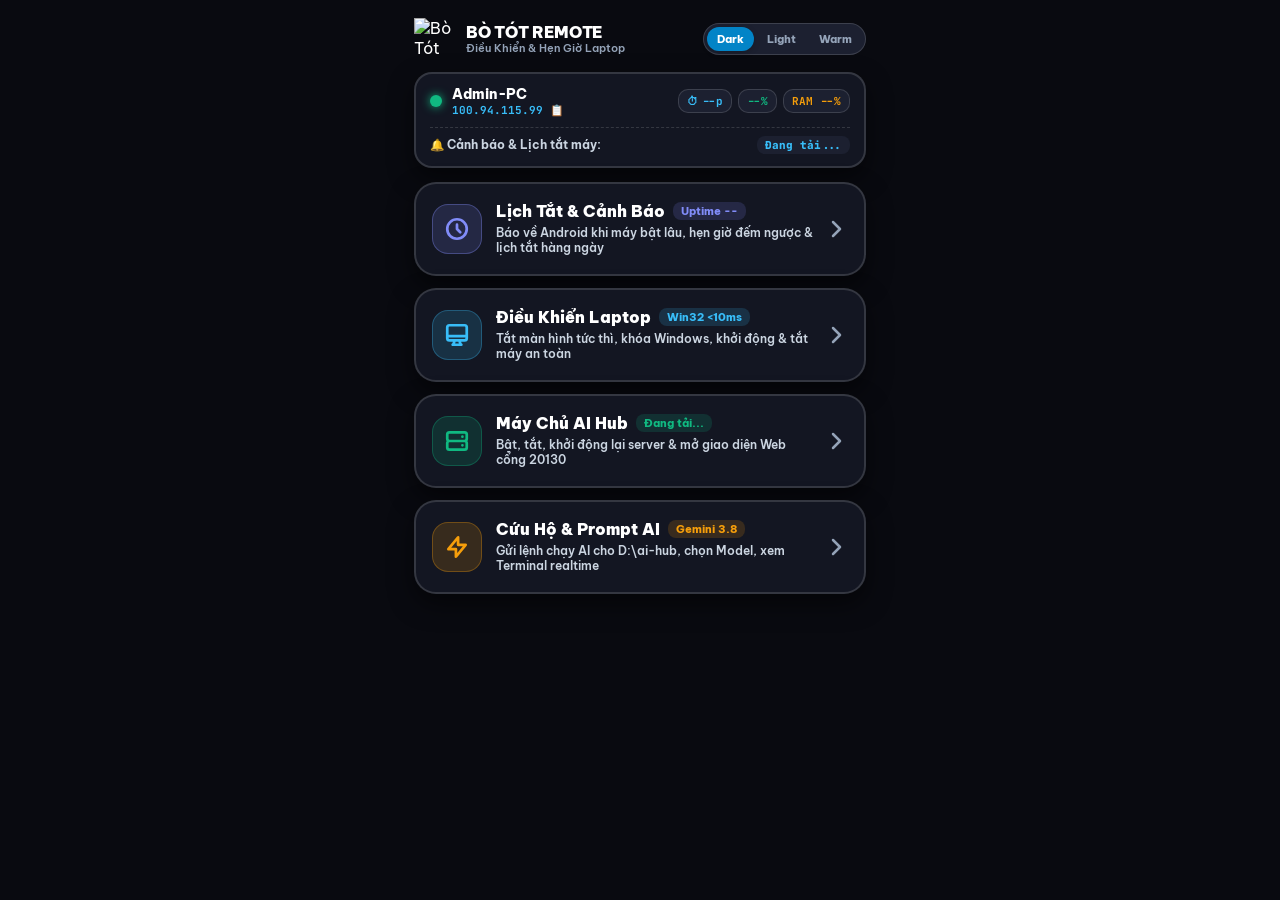
==== commit cd8ddab3: "Improve Remote mobile controls and scheduling; remove phone notifications" ====
--- a/ai-remote/public/index.html
+++ b/ai-remote/public/index.html
@@ -3,16 +3,19 @@
 <head>
   <meta charset="UTF-8">
   <meta name="viewport" content="width=device-width, initial-scale=1.0, maximum-scale=1.0, user-scalable=no, viewport-fit=cover">
+  <meta name="mobile-web-app-capable" content="yes">
   <meta name="apple-mobile-web-app-capable" content="yes">
   <meta name="apple-mobile-web-app-status-bar-style" content="black-translucent">
   <meta name="apple-mobile-web-app-title" content="Bò Tót">
+  <meta name="theme-color" content="#090a10">
   <meta http-equiv="Cache-Control" content="no-cache, no-store, must-revalidate">
   <meta http-equiv="Pragma" content="no-cache">
   <meta http-equiv="Expires" content="0">
-  
-  <link rel="manifest" href="/manifest.json?v=14">
-  <link rel="icon" type="image/svg+xml" href="/icon.svg?v=14">
-  <link rel="apple-touch-icon" href="/icon.svg?v=14">
+
+  <link rel="manifest" href="/manifest.json?v=16">
+  <link rel="icon" type="image/png" sizes="192x192" href="/icon-192.png?v=16">
+  <link rel="icon" type="image/svg+xml" href="/icon.svg?v=16">
+  <link rel="apple-touch-icon" href="/icon-192.png?v=16">
   <title>Bò Tót Remote Controller</title>
 
   <!-- FONT BE VIETNAM PRO & JETBRAINS MONO -->
@@ -33,11 +36,11 @@
       --card-inner: #1c2030;
       --border: rgba(255, 255, 255, 0.14);
       --border-accent: rgba(56, 189, 248, 0.45);
-      
+
       --text-main: #ffffff;
       --text-sub: #cbd5e1;
       --text-dim: #94a3b8;
-      
+
       --accent: #38bdf8;
       --accent-btn: #0284c7;
       --emerald: #10b981;
@@ -63,11 +66,11 @@
       --card-inner: #f0e6d6;
       --border: #dfd0bb;
       --border-accent: #c26100;
-      
+
       --text-main: #2a1406;
       --text-sub: #543015;
       --text-dim: #7c4d28;
-      
+
       --accent: #c26100;
       --accent-btn: #d97706;
       --emerald: #059669;
@@ -93,11 +96,11 @@
       --card-inner: #f8fafc;
       --border: #cbd5e1;
       --border-accent: #0284c7;
-      
+
       --text-main: #0f172a;
       --text-sub: #334155;
       --text-dim: #64748b;
-      
+
       --accent: #0284c7;
       --accent-btn: #0284c7;
       --emerald: #059669;
@@ -125,7 +128,7 @@
       font-family: var(--font);
       background: var(--bg);
       color: var(--text-main);
-      padding: 12px 14px 40px;
+      padding: 12px 14px 44px;
       max-width: 480px;
       margin: 0 auto;
       min-height: 100vh;
@@ -144,6 +147,7 @@
       display: flex;
       align-items: center;
       gap: 10px;
+      cursor: pointer;
     }
     .brand-logo {
       width: 42px;
@@ -189,6 +193,56 @@
       box-shadow: 0 2px 6px rgba(0,0,0,0.2);
     }
 
+    /* INSTALL PWA BANNER */
+    .install-app-banner {
+      background: linear-gradient(135deg, rgba(2, 132, 199, 0.22), rgba(16, 185, 129, 0.18));
+      border: 2px solid var(--border-accent);
+      border-radius: 18px;
+      padding: 12px 14px;
+      margin-bottom: 12px;
+      display: none;
+      align-items: center;
+      justify-content: space-between;
+      gap: 10px;
+      box-shadow: var(--card-shadow);
+    }
+    .install-app-banner.visible {
+      display: flex;
+    }
+    .install-banner-left {
+      display: flex;
+      align-items: center;
+      gap: 10px;
+      flex: 1;
+    }
+    .install-banner-icon {
+      font-size: 22px;
+      flex-shrink: 0;
+    }
+    .install-banner-title {
+      font-size: 13px;
+      font-weight: 900;
+      color: var(--text-main);
+    }
+    .install-banner-desc {
+      font-size: 11px;
+      font-weight: 600;
+      color: var(--text-sub);
+    }
+    .btn-install-pwa {
+      background: var(--accent-btn);
+      color: #fff;
+      border: none;
+      border-radius: 12px;
+      padding: 8px 12px;
+      font-family: var(--font);
+      font-size: 12px;
+      font-weight: 800;
+      cursor: pointer;
+      white-space: nowrap;
+      flex-shrink: 0;
+    }
+
     /* STATUS BANNER */
     .status-card {
       background: var(--card-bg);
@@ -197,9 +251,15 @@
       padding: 12px 14px;
       margin-bottom: 14px;
       display: flex;
+      flex-direction: column;
+      gap: 10px;
+      box-shadow: var(--card-shadow);
+    }
+    .status-top-row {
+      display: flex;
       align-items: center;
       justify-content: space-between;
-      box-shadow: var(--card-shadow);
+      gap: 8px;
     }
     .status-left {
       display: flex;
@@ -213,6 +273,7 @@
       border-radius: 50%;
       box-shadow: 0 0 10px var(--emerald);
       animation: pulse 2s infinite;
+      flex-shrink: 0;
     }
     @keyframes pulse { 0% { opacity: 1; } 50% { opacity: 0.4; } 100% { opacity: 1; } }
     .host-name {
@@ -230,6 +291,8 @@
     }
     .status-right {
       display: flex;
+      flex-wrap: wrap;
+      justify-content: flex-end;
       gap: 6px;
     }
     .stat-pill {
@@ -240,9 +303,55 @@
       border-radius: 10px;
       background: var(--card-inner);
       border: 1px solid var(--border);
+      white-space: nowrap;
     }
     .stat-pill.batt { color: var(--emerald); }
     .stat-pill.ram { color: var(--amber); }
+    .stat-pill.uptime {
+      color: var(--accent);
+      cursor: pointer;
+      display: inline-flex;
+      align-items: center;
+      gap: 4px;
+    }
+    .stat-pill.uptime.warn {
+      color: var(--rose);
+      background: var(--rose-bg);
+      border-color: var(--rose);
+      animation: pulse 1.5s infinite;
+    }
+
+    /* STATUS SCHEDULE SUB-BAR */
+    .status-sub-row {
+      display: flex;
+      align-items: center;
+      justify-content: space-between;
+      padding-top: 8px;
+      border-top: 1px dashed var(--border);
+      font-size: 11.5px;
+      font-weight: 700;
+      color: var(--text-sub);
+      cursor: pointer;
+    }
+    .status-sub-left {
+      display: flex;
+      align-items: center;
+      gap: 6px;
+    }
+    .status-sub-badge {
+      font-family: var(--mono);
+      font-size: 11px;
+      font-weight: 800;
+      padding: 2px 8px;
+      border-radius: 8px;
+      background: var(--card-inner);
+      color: var(--accent);
+    }
+    .status-sub-badge.active-timer {
+      background: var(--amber-bg);
+      color: var(--amber);
+      border: 1px solid rgba(245, 158, 11, 0.4);
+    }
 
     /* EMERGENCY COUNTDOWN HUD */
     .emergency-hud {
@@ -271,6 +380,63 @@
       width: 100%;
     }
 
+    /* IN-APP UPTIME / SCHEDULE ALERT BANNER */
+    .uptime-alert-banner {
+      background: var(--amber-bg);
+      border: 2px solid var(--amber);
+      border-radius: 18px;
+      padding: 13px 14px;
+      margin-bottom: 14px;
+      display: none;
+      flex-direction: column;
+      gap: 10px;
+      box-shadow: var(--card-shadow);
+    }
+    .uptime-alert-banner.visible {
+      display: flex;
+    }
+    .uptime-alert-title {
+      font-size: 13.5px;
+      font-weight: 900;
+      color: var(--amber);
+      display: flex;
+      align-items: center;
+      gap: 6px;
+    }
+    .uptime-alert-desc {
+      font-size: 12px;
+      font-weight: 600;
+      color: var(--text-main);
+      line-height: 1.35;
+    }
+    .uptime-alert-actions {
+      display: grid;
+      grid-template-columns: 1fr 1fr;
+      gap: 8px;
+    }
+    .btn-alert-shutdown {
+      background: var(--rose);
+      color: #fff;
+      border: none;
+      border-radius: 12px;
+      padding: 10px;
+      font-family: var(--font);
+      font-size: 12.5px;
+      font-weight: 800;
+      cursor: pointer;
+    }
+    .btn-alert-snooze {
+      background: var(--card-inner);
+      color: var(--text-main);
+      border: 1.5px solid var(--border);
+      border-radius: 12px;
+      padding: 10px;
+      font-family: var(--font);
+      font-size: 12.5px;
+      font-weight: 800;
+      cursor: pointer;
+    }
+
     /* =============================================================
        VIEW CONTAINER & NAVIGATION (SPA ARCHITECTURE)
        ============================================================= */
@@ -319,7 +485,7 @@
     }
 
     /* =============================================================
-       TRANG CHỦ (VIEW 1): 3 NÚT LỚN CHỐNG BẤM NHẦM
+       TRANG CHỦ (VIEW 1): 4 NÚT LỚN CHỐNG BẤM NHẦM
        ============================================================= */
     .home-grid {
       display: flex;
@@ -330,7 +496,7 @@
       background: var(--card-bg);
       border: 2.5px solid var(--border);
       border-radius: 22px;
-      padding: 18px 16px;
+      padding: 16px;
       display: flex;
       align-items: center;
       justify-content: space-between;
@@ -339,7 +505,7 @@
       transition: all 0.18s ease;
       text-decoration: none;
       color: var(--text-main);
-      min-height: 100px;
+      min-height: 94px;
     }
     .hub-nav-tile:active {
       transform: scale(0.97);
@@ -353,8 +519,8 @@
       overflow: hidden;
     }
     .hub-tile-icon-box {
-      width: 52px;
-      height: 52px;
+      width: 50px;
+      height: 50px;
       border-radius: 16px;
       display: flex;
       align-items: center;
@@ -362,8 +528,8 @@
       flex-shrink: 0;
       border: 1.5px solid transparent;
     }
-    .hub-tile-icon-box svg { width: 28px; height: 28px; }
-    
+    .hub-tile-icon-box svg { width: 26px; height: 26px; }
+
     .hub-tile-texts {
       display: flex;
       flex-direction: column;
@@ -374,9 +540,10 @@
       display: flex;
       align-items: center;
       gap: 8px;
+      flex-wrap: wrap;
     }
     .hub-tile-title {
-      font-size: 16px;
+      font-size: 15.5px;
       font-weight: 900;
       color: var(--text-main);
       line-height: 1.2;
@@ -402,10 +569,13 @@
       margin-left: 8px;
     }
 
-    /* THEME MAU CHO 3 TILE */
+    /* THEME MÀU CHO 4 TILE */
+    .tile-schedule .hub-tile-icon-box { background: var(--indigo-bg); color: var(--indigo); border-color: rgba(129, 140, 248, 0.35); }
+    .tile-schedule .hub-tile-badge { background: var(--indigo-bg); color: var(--indigo); }
+
     .tile-hub .hub-tile-icon-box { background: var(--emerald-bg); color: var(--emerald); border-color: rgba(16, 185, 129, 0.3); }
     .tile-hub .hub-tile-badge { background: var(--emerald-bg); color: var(--emerald); }
-    
+
     .tile-system .hub-tile-icon-box { background: rgba(56, 189, 248, 0.16); color: var(--accent); border-color: rgba(56, 189, 248, 0.3); }
     .tile-system .hub-tile-badge { background: rgba(56, 189, 248, 0.16); color: var(--accent); }
 
@@ -428,6 +598,7 @@
       align-items: center;
       justify-content: space-between;
       margin-bottom: 14px;
+      gap: 8px;
     }
     .section-title {
       font-size: 15px;
@@ -442,9 +613,11 @@
       padding: 3px 10px;
       border-radius: 12px;
       text-transform: uppercase;
+      white-space: nowrap;
     }
     .status-tag.online { background: var(--emerald-bg); color: var(--emerald); border: 1px solid var(--emerald); }
     .status-tag.offline { background: var(--rose-bg); color: var(--rose); border: 1px solid var(--rose); }
+    .status-tag.warn { background: var(--amber-bg); color: var(--amber); border: 1px solid var(--amber); }
 
     /* GRIDS */
     .grid-3-col { display: grid; grid-template-columns: repeat(3, 1fr); gap: 10px; margin-bottom: 12px; }
@@ -542,6 +715,259 @@
     .hw-btn .hw-text-desc { font-size: 11px; font-weight: 600; color: var(--text-sub); }
 
     /* =============================================================
+       UPTIME & POWER SCHEDULER UI STYLES
+       ============================================================= */
+    .uptime-hero-box {
+      background: var(--card-inner);
+      border: 2px solid var(--border);
+      border-radius: 18px;
+      padding: 14px;
+      margin-bottom: 14px;
+      display: flex;
+      align-items: center;
+      justify-content: space-between;
+      gap: 10px;
+    }
+    .uptime-hero-box.over-threshold {
+      border-color: var(--amber);
+      background: var(--amber-bg);
+    }
+    .uptime-hero-label {
+      font-size: 11.5px;
+      font-weight: 700;
+      color: var(--text-dim);
+      margin-bottom: 2px;
+    }
+    .uptime-hero-value {
+      font-family: var(--mono);
+      font-size: 22px;
+      font-weight: 900;
+      color: var(--accent);
+      line-height: 1.15;
+    }
+    .uptime-hero-box.over-threshold .uptime-hero-value {
+      color: var(--amber);
+    }
+    .uptime-hero-sub {
+      font-size: 11px;
+      font-weight: 600;
+      color: var(--text-sub);
+      margin-top: 3px;
+    }
+
+    /* CHIP PRESET SELECTOR */
+    .chip-grid {
+      display: grid;
+      grid-template-columns: repeat(3, 1fr);
+      gap: 8px;
+      margin-bottom: 12px;
+    }
+    .chip-btn {
+      background: var(--card-inner);
+      border: 1.5px solid var(--border);
+      color: var(--text-main);
+      font-family: var(--font);
+      font-size: 12.5px;
+      font-weight: 800;
+      padding: 10px 6px;
+      border-radius: 12px;
+      cursor: pointer;
+      text-align: center;
+      transition: all 0.15s ease;
+    }
+    .chip-btn:active { transform: scale(0.96); }
+    .chip-btn.selected {
+      background: var(--emerald-bg);
+      border-color: var(--emerald);
+      color: var(--emerald);
+    }
+    .chip-btn.accent-selected {
+      background: rgba(56, 189, 248, 0.18);
+      border-color: var(--accent);
+      color: var(--accent);
+    }
+
+    /* ACTIVE COUNTDOWN DISPLAY */
+    .countdown-active-box {
+      background: var(--amber-bg);
+      border: 2px solid var(--amber);
+      border-radius: 18px;
+      padding: 14px;
+      margin-bottom: 12px;
+      display: none;
+      flex-direction: column;
+      gap: 10px;
+    }
+    .countdown-active-box.visible {
+      display: flex;
+    }
+    .countdown-time-big {
+      font-family: var(--mono);
+      font-size: 26px;
+      font-weight: 900;
+      color: var(--amber);
+      text-align: center;
+    }
+    .countdown-sub-text {
+      font-size: 12px;
+      font-weight: 700;
+      color: var(--text-main);
+      text-align: center;
+    }
+    .countdown-btn-row {
+      display: grid;
+      grid-template-columns: 1fr 1fr 1.2fr;
+      gap: 8px;
+    }
+
+    /* FORM CONTROLS */
+    .form-row {
+      display: flex;
+      align-items: center;
+      justify-content: space-between;
+      gap: 10px;
+      padding: 10px 0;
+      border-bottom: 1px solid var(--border);
+    }
+    .form-row:last-child {
+      border-bottom: none;
+      padding-bottom: 0;
+    }
+    .form-label-box {
+      display: flex;
+      flex-direction: column;
+      gap: 2px;
+      flex: 1;
+    }
+    .form-label {
+      font-size: 13px;
+      font-weight: 800;
+      color: var(--text-main);
+    }
+    .form-desc {
+      font-size: 11px;
+      font-weight: 600;
+      color: var(--text-dim);
+    }
+    .form-input, .form-select {
+      background: var(--card-inner);
+      border: 1.5px solid var(--border);
+      color: var(--text-main);
+      font-family: var(--font);
+      font-size: 13px;
+      font-weight: 700;
+      padding: 8px 10px;
+      border-radius: 12px;
+      outline: none;
+    }
+    .form-input:focus, .form-select:focus {
+      border-color: var(--accent);
+    }
+    .form-input.mono {
+      font-family: var(--mono);
+    }
+
+    /* TOGGLE SWITCH */
+    .switch-toggle {
+      position: relative;
+      display: inline-block;
+      width: 48px;
+      height: 26px;
+      flex-shrink: 0;
+    }
+    .switch-toggle input {
+      opacity: 0;
+      width: 0;
+      height: 0;
+    }
+    .switch-slider {
+      position: absolute;
+      cursor: pointer;
+      top: 0; left: 0; right: 0; bottom: 0;
+      background-color: var(--card-inner);
+      border: 1.5px solid var(--border);
+      transition: 0.2s;
+      border-radius: 26px;
+    }
+    .switch-slider:before {
+      position: absolute;
+      content: "";
+      height: 18px;
+      width: 18px;
+      left: 3px;
+      bottom: 2.5px;
+      background-color: var(--text-dim);
+      transition: 0.2s;
+      border-radius: 50%;
+    }
+    .switch-toggle input:checked + .switch-slider {
+      background-color: var(--emerald-bg);
+      border-color: var(--emerald);
+    }
+    .switch-toggle input:checked + .switch-slider:before {
+      transform: translateX(21px);
+      background-color: var(--emerald);
+    }
+
+    .btn-primary-full {
+      width: 100%;
+      background: var(--accent-btn);
+      color: #ffffff;
+      border: none;
+      border-radius: 14px;
+      padding: 12px 16px;
+      font-family: var(--font);
+      font-size: 13.5px;
+      font-weight: 800;
+      cursor: pointer;
+      margin-top: 10px;
+      display: flex;
+      align-items: center;
+      justify-content: center;
+      gap: 8px;
+      transition: all 0.15s ease;
+    }
+    .btn-primary-full:active { transform: scale(0.97); }
+    .btn-secondary-full {
+      width: 100%;
+      background: var(--card-inner);
+      color: var(--text-main);
+      border: 1.5px solid var(--border);
+      border-radius: 14px;
+      padding: 11px 16px;
+      font-family: var(--font);
+      font-size: 13px;
+      font-weight: 800;
+      cursor: pointer;
+      margin-top: 8px;
+      display: flex;
+      align-items: center;
+      justify-content: center;
+      gap: 6px;
+    }
+
+    .topic-copy-row {
+      display: flex;
+      gap: 8px;
+      margin-top: 8px;
+    }
+    .topic-copy-row input {
+      flex: 1;
+    }
+    .btn-small-action {
+      background: var(--card-inner);
+      border: 1.5px solid var(--border);
+      color: var(--accent);
+      font-family: var(--font);
+      font-size: 12px;
+      font-weight: 800;
+      padding: 0 12px;
+      border-radius: 12px;
+      cursor: pointer;
+      white-space: nowrap;
+    }
+
+    /* =============================================================
        MODEL SELECTOR TRIGGER BOX (MỞ POPUP)
        ============================================================= */
     .model-trigger-card {
@@ -586,7 +1012,7 @@
     .model-trigger-name { font-size: 14px; font-weight: 800; color: var(--text-main); white-space: nowrap; overflow: hidden; text-overflow: ellipsis; }
     .model-trigger-badge { font-size: 10px; font-weight: 800; padding: 1px 6px; border-radius: 6px; background: rgba(255, 255, 255, 0.12); color: var(--text-sub); }
     .model-trigger-tag { font-size: 11px; font-weight: 600; color: var(--text-sub); white-space: nowrap; overflow: hidden; text-overflow: ellipsis; }
-    
+
     .model-trigger-action {
       display: flex;
       align-items: center;
@@ -689,7 +1115,7 @@
     }
 
     /* =============================================================
-       MODAL POPUP BOTTOM SHEET (CHỌN MODEL AI CHUẨN MOBILE)
+       MODAL POPUP DIALOG
        ============================================================= */
     .modal-overlay {
       position: fixed;
@@ -698,12 +1124,13 @@
       right: 0;
       bottom: 0;
       background: var(--overlay-bg);
-      backdrop-filter: blur(8px);
-      -webkit-backdrop-filter: blur(8px);
+      backdrop-filter: blur(14px);
+      -webkit-backdrop-filter: blur(14px);
       z-index: 2500;
       display: none;
-      align-items: flex-end;
+      align-items: center;
       justify-content: center;
+      padding: 18px 14px;
       opacity: 0;
       transition: opacity 0.22s ease;
     }
@@ -711,76 +1138,111 @@
       display: flex;
       opacity: 1;
     }
-    .modal-sheet {
+
+    .modal-dialog {
       width: 100%;
-      max-width: 480px;
+      max-width: 440px;
+      max-height: 82vh;
       background: var(--card-bg);
       border: 2px solid var(--border-accent);
-      border-bottom: none;
-      border-radius: 26px 26px 0 0;
-      padding: 18px 16px max(24px, env(safe-area-inset-bottom));
-      box-shadow: 0 -10px 40px rgba(0, 0, 0, 0.6);
-      transform: translateY(100%);
-      transition: transform 0.25s cubic-bezier(0.16, 1, 0.3, 1);
-      max-height: 85vh;
+      border-radius: 28px;
+      padding: 20px 18px;
+      box-shadow: 0 25px 60px -12px rgba(0, 0, 0, 0.75);
+      transform: scale(0.92);
+      opacity: 0;
+      transition: transform 0.24s cubic-bezier(0.16, 1, 0.3, 1), opacity 0.24s ease;
       display: flex;
       flex-direction: column;
-    }
-    .modal-overlay.open .modal-sheet {
-      transform: translateY(0);
-    }
+      overflow: hidden;
+      box-sizing: border-box;
+    }
+    .modal-overlay.open .modal-dialog {
+      transform: scale(1);
+      opacity: 1;
+    }
+
     .modal-header {
       display: flex;
       align-items: center;
       justify-content: space-between;
       padding-bottom: 14px;
-      border-bottom: 1.5px solid var(--border);
-      margin-bottom: 12px;
-    }
-    .modal-title-box { display: flex; flex-direction: column; gap: 2px; }
-    .modal-title { font-size: 16px; font-weight: 900; color: var(--text-main); }
-    .modal-subtitle { font-size: 11px; font-weight: 600; color: var(--text-dim); }
+      border-bottom: 2px solid var(--border);
+      margin-bottom: 14px;
+      flex-shrink: 0;
+    }
+    .modal-title-box { display: flex; flex-direction: column; gap: 3px; }
+    .modal-title {
+      font-size: 17px;
+      font-weight: 900;
+      color: var(--text-main);
+      display: flex;
+      align-items: center;
+      gap: 8px;
+    }
+    .modal-subtitle {
+      font-size: 11.5px;
+      font-weight: 600;
+      color: var(--text-dim);
+    }
     .modal-close-btn {
-      width: 36px;
-      height: 36px;
+      width: 38px;
+      height: 38px;
       border-radius: 50%;
       background: var(--card-inner);
-      border: 1.5px solid var(--border);
+      border: 2px solid var(--border);
       color: var(--text-main);
-      font-size: 15px;
+      font-size: 16px;
       font-weight: 900;
       cursor: pointer;
       display: flex;
       align-items: center;
       justify-content: center;
-    }
-    .modal-close-btn:active { transform: scale(0.92); }
+      transition: all 0.15s ease;
+    }
+    .modal-close-btn:active { transform: scale(0.92); border-color: var(--accent); }
 
     .modal-list {
       overflow-y: auto;
       overscroll-behavior: contain;
+      -webkit-overflow-scrolling: touch;
+      scroll-behavior: smooth;
       display: flex;
       flex-direction: column;
-      gap: 6px;
-      padding-bottom: 10px;
-    }
+      gap: 8px;
+      padding-right: 6px;
+      margin-right: -4px;
+      max-height: calc(82vh - 90px);
+    }
+
+    .modal-list::-webkit-scrollbar { width: 5px; }
+    .modal-list::-webkit-scrollbar-track { background: transparent; }
+    .modal-list::-webkit-scrollbar-thumb {
+      background: rgba(255, 255, 255, 0.16);
+      border-radius: 10px;
+    }
+
     .modal-item {
       display: flex;
       align-items: center;
       justify-content: space-between;
       gap: 12px;
-      padding: 14px;
-      border-radius: 16px;
+      padding: 13px 14px;
+      border-radius: 18px;
       background: var(--card-inner);
-      border: 1.5px solid var(--border);
+      border: 2px solid var(--border);
       cursor: pointer;
-      transition: all 0.15s ease;
+      transition: all 0.16s ease;
+      min-height: 64px;
+      box-sizing: border-box;
     }
     .modal-item:active { transform: scale(0.98); }
+    .modal-item:hover { border-color: var(--border-accent); }
     .modal-item.selected {
       background: var(--emerald-bg);
-      border-color: rgba(16, 185, 129, 0.45);
-    }
+      border-color: rgba(16, 185, 129, 0.55);
+      box-shadow: 0 4px 14px rgba(16, 185, 129, 0.12);
+    }
+
     .modal-item-left {
       display: flex;
       align-items: center;
@@ -788,48 +1250,92 @@
       flex: 1;
       overflow: hidden;
     }
+    .modal-avatar-box {
+      width: 44px;
+      height: 44px;
+      border-radius: 14px;
+      display: flex;
+      align-items: center;
+      justify-content: center;
+      flex-shrink: 0;
+      background: rgba(255, 255, 255, 0.08);
+      border: 1.5px solid var(--border);
+    }
+    .modal-avatar-box svg { width: 24px; height: 24px; display: block; }
+    .modal-avatar-box.gemini { background: rgba(49, 134, 255, 0.16); border-color: rgba(49, 134, 255, 0.4); }
+    .modal-avatar-box.claude { background: rgba(217, 119, 87, 0.16); border-color: rgba(217, 119, 87, 0.4); }
+    .modal-avatar-box.openai { color: #10b981; background: rgba(16, 185, 129, 0.16); border-color: rgba(16, 185, 129, 0.4); }
+    .modal-avatar-box.claude-cli { color: #f43f5e; background: rgba(244, 63, 94, 0.16); border-color: rgba(244, 63, 94, 0.4); }
+
     .modal-item-texts { display: flex; flex-direction: column; gap: 3px; overflow: hidden; }
     .modal-item-top { display: flex; align-items: center; gap: 6px; }
     .modal-item-name { font-size: 14px; font-weight: 800; color: var(--text-main); }
     .modal-item.selected .modal-item-name { color: var(--emerald); }
-    .modal-item-badge { font-size: 10px; font-weight: 800; padding: 1px 6px; border-radius: 6px; background: rgba(255, 255, 255, 0.1); color: var(--text-sub); }
+    .modal-item-badge { font-size: 10px; font-weight: 800; padding: 2px 7px; border-radius: 6px; background: rgba(255, 255, 255, 0.1); color: var(--text-sub); }
     .modal-item-desc { font-size: 11px; font-weight: 600; color: var(--text-sub); white-space: nowrap; overflow: hidden; text-overflow: ellipsis; }
-    .modal-item-check { width: 22px; height: 22px; color: var(--emerald); flex-shrink: 0; display: none; }
-    .modal-item.selected .modal-item-check { display: block; }
+
+    .modal-radio-circle {
+      width: 22px;
+      height: 22px;
+      border-radius: 50%;
+      border: 2px solid var(--border);
+      display: flex;
+      align-items: center;
+      justify-content: center;
+      flex-shrink: 0;
+      transition: all 0.15s ease;
+    }
+    .modal-item.selected .modal-radio-circle {
+      border-color: var(--emerald);
+      background: var(--emerald);
+      box-shadow: 0 0 10px rgba(16, 185, 129, 0.4);
+    }
+    .modal-radio-circle svg {
+      width: 14px;
+      height: 14px;
+      color: #ffffff;
+      display: none;
+    }
+    .modal-item.selected .modal-radio-circle svg {
+      display: block;
+    }
 
     /* TOAST */
     .toast-popup {
       position: fixed;
       top: max(16px, env(safe-area-inset-top));
       left: 50%;
-      transform: translateX(-50%) translateY(-100px);
+      transform: translateX(-50%) translateY(-120px);
       background: var(--card-bg);
       color: var(--text-main);
       border: 2px solid var(--accent);
-      padding: 10px 20px;
+      padding: 10px 18px;
       border-radius: 24px;
       font-size: 13px;
       font-weight: 800;
-      box-shadow: 0 8px 24px rgba(0, 0, 0, 0.3);
+      box-shadow: 0 8px 24px rgba(0, 0, 0, 0.35);
       z-index: 3000;
       pointer-events: none;
       transition: transform 0.25s ease;
+      max-width: 92vw;
+      text-align: center;
     }
     .toast-popup.visible { transform: translateX(-50%) translateY(0); }
   </style>
+  <link rel="stylesheet" href="/mobile.css?v=17">
 </head>
 <body>
 
   <!-- TOAST -->
   <div class="toast-popup" id="toast">Thông báo</div>
 
-  <!-- TOP BAR (LUÔN CỐ ĐỊNH Ở TRÊN ĐẦU) -->
+  <!-- TOP BAR -->
   <header class="top-bar">
-    <div class="brand-title-box">
-      <img src="/icon.svg?v=14" alt="Bò Tót" class="brand-logo" onclick="switchView('home')">
+    <div class="brand-title-box" onclick="switchView('home')">
+      <img src="/icon.svg?v=16" alt="Bò Tót" class="brand-logo">
       <div class="brand-texts">
         <h1>BÒ TÓT REMOTE</h1>
-        <p>Điều Khiển Laptop Từ Xa</p>
+        <p>Điều Khiển &amp; Hẹn Giờ Laptop</p>
       </div>
     </div>
     <!-- 3 THEME PILLS -->
@@ -840,20 +1346,43 @@
     </div>
   </header>
 
+  <!-- BANNER CÀI APP ANDROID (HIỆN KHI CHƯA CÀI PWA) -->
+  <div class="install-app-banner" id="install-app-banner">
+    <div class="install-banner-left">
+      <span class="install-banner-icon">📲</span>
+      <div>
+        <div class="install-banner-title">Cài App Bò Tót lên Android</div>
+        <div class="install-banner-desc">Điều khiển laptop &amp; hẹn giờ tắt máy</div>
+      </div>
+    </div>
+    <button class="btn-install-pwa" onclick="triggerInstallPwa()">Cài App</button>
+  </div>
+
   <!-- STATUS BANNER (REALTIME TẤT CẢ CÁC TRANG) -->
   <section class="status-card">
-    <div class="status-left">
-      <div class="live-dot" title="Laptop Online"></div>
-      <div>
-        <div class="host-name" id="host-name">Admin-PC</div>
-        <div class="ip-badge" onclick="copyIp()" title="Chạm để copy IP">
-          <span id="ip-val">100.94.115.99</span> 📋
+    <div class="status-top-row">
+      <div class="status-left">
+        <div class="live-dot" title="Laptop Online"></div>
+        <div>
+          <div class="host-name" id="host-name">Admin-PC</div>
+          <div class="ip-badge" onclick="copyIp()" title="Chạm để copy IP">
+            <span id="ip-val">100.94.115.99</span> 📋
+          </div>
         </div>
       </div>
+      <div class="status-right">
+        <div class="stat-pill uptime" id="uptime-pill" onclick="switchView('schedule')" title="Thời gian máy đã hoạt động">
+          ⏱ <span id="uptime-box">--p</span>
+        </div>
+        <div class="stat-pill batt" id="batt-box">--%</div>
+        <div class="stat-pill ram" id="ram-box">RAM --%</div>
+      </div>
     </div>
-    <div class="status-right">
-      <div class="stat-pill batt" id="batt-box">--%</div>
-      <div class="stat-pill ram" id="ram-box">RAM --%</div>
+    <div class="status-sub-row" onclick="switchView('schedule')">
+      <div class="status-sub-left">
+        <span>🔔 Cảnh báo &amp; Lịch tắt máy:</span>
+      </div>
+      <span class="status-sub-badge" id="status-schedule-summary">Đang tải...</span>
     </div>
   </section>
 
@@ -864,24 +1393,39 @@
     <button onclick="abortShutdownCmd()">🛑 HỦY TẮT MÁY NGAY</button>
   </div>
 
+  <!-- BANNER CẢNH BÁO KHI MÁY HOẠT ĐỘNG QUÁ LÂU -->
+  <div class="uptime-alert-banner" id="uptime-alert-banner">
+    <div class="uptime-alert-title">
+      <span>⚠️ Laptop đã hoạt động liên tục:</span>
+      <span id="alert-banner-uptime">--</span>
+    </div>
+    <div class="uptime-alert-desc" id="alert-banner-desc">
+      Máy tính đã chạy vượt ngưỡng cảnh báo. Bạn có muốn tắt máy để nghỉ ngơi hoặc hoãn cảnh báo không?
+    </div>
+    <div class="uptime-alert-actions">
+      <button class="btn-alert-shutdown" onclick="confirmSystemAction('shutdown')">🛑 Tắt Máy (30s)</button>
+      <button class="btn-alert-snooze" onclick="snoozeUptimeAlert(60)">⏸️ Hoãn 60 phút</button>
+    </div>
+  </div>
+
   <!-- =============================================================
-       VIEW 1: TRANG CHỦ (3 NÚT LỚN CHUYỂN TRANG CHỐNG BẤM NHẦM)
+       VIEW 1: TRANG CHỦ (4 NÚT LỚN CHUYỂN TRANG CHỐNG BẤM NHẦM)
        ============================================================= -->
   <div class="app-view active" id="view-home">
     <div class="home-grid">
-      
-      <!-- NÚT 1: MÁY CHỦ AI HUB -->
-      <div class="hub-nav-tile tile-hub" onclick="switchView('hub')">
+
+      <!-- NÚT 1: HẸN GIỜ TẮT MÁY & CẢNH BÁO HOẠT ĐỘNG LÂU -->
+      <div class="hub-nav-tile tile-schedule" onclick="switchView('schedule')">
         <div class="hub-tile-left">
           <div class="hub-tile-icon-box">
-            <svg fill="none" stroke="currentColor" viewBox="0 0 24 24"><path stroke-linecap="round" stroke-linejoin="round" stroke-width="2.5" d="M5 12h14M5 12a2 2 0 01-2-2V6a2 2 0 012-2h14a2 2 0 012 2v4a2 2 0 01-2 2M5 12a2 2 0 00-2 2v4a2 2 0 002 2h14a2 2 0 002-2v-4a2 2 0 00-2-2m-2-4h.01M17 16h.01"/></svg>
+            <svg fill="none" stroke="currentColor" viewBox="0 0 24 24"><path stroke-linecap="round" stroke-linejoin="round" stroke-width="2.5" d="M12 8v4l3 3m6-3a9 9 0 11-18 0 9 9 0 0118 0z"/></svg>
           </div>
           <div class="hub-tile-texts">
             <div class="hub-tile-title-row">
-              <span class="hub-tile-title">Máy Chủ AI Hub</span>
-              <span class="hub-tile-badge" id="home-hub-badge">Đang tải...</span>
+              <span class="hub-tile-title">Lịch Tắt &amp; Cảnh Báo</span>
+              <span class="hub-tile-badge" id="home-schedule-badge">Uptime --</span>
             </div>
-            <div class="hub-tile-desc">Bật, tắt, khởi động lại server & mở giao diện Web cổng 20130</div>
+            <div class="hub-tile-desc">Báo về Android khi máy bật lâu, hẹn giờ đếm ngược &amp; lịch tắt hàng ngày</div>
           </div>
         </div>
         <svg class="hub-tile-arrow" fill="none" stroke="currentColor" viewBox="0 0 24 24"><path stroke-linecap="round" stroke-linejoin="round" stroke-width="2.5" d="M9 5l7 7-7 7"/></svg>
@@ -898,13 +1442,30 @@
               <span class="hub-tile-title">Điều Khiển Laptop</span>
               <span class="hub-tile-badge">Win32 &lt;10ms</span>
             </div>
-            <div class="hub-tile-desc">Tắt màn hình tức thì, khóa Windows, khởi động & tắt máy an toàn</div>
+            <div class="hub-tile-desc">Tắt màn hình tức thì, khóa Windows, khởi động &amp; tắt máy an toàn</div>
           </div>
         </div>
         <svg class="hub-tile-arrow" fill="none" stroke="currentColor" viewBox="0 0 24 24"><path stroke-linecap="round" stroke-linejoin="round" stroke-width="2.5" d="M9 5l7 7-7 7"/></svg>
       </div>
 
-      <!-- NÚT 3: CỨU HỘ & PROMPT AI -->
+      <!-- NÚT 3: MÁY CHỦ AI HUB -->
+      <div class="hub-nav-tile tile-hub" onclick="switchView('hub')">
+        <div class="hub-tile-left">
+          <div class="hub-tile-icon-box">
+            <svg fill="none" stroke="currentColor" viewBox="0 0 24 24"><path stroke-linecap="round" stroke-linejoin="round" stroke-width="2.5" d="M5 12h14M5 12a2 2 0 01-2-2V6a2 2 0 012-2h14a2 2 0 012 2v4a2 2 0 01-2 2M5 12a2 2 0 00-2 2v4a2 2 0 002 2h14a2 2 0 002-2v-4a2 2 0 00-2-2m-2-4h.01M17 16h.01"/></svg>
+          </div>
+          <div class="hub-tile-texts">
+            <div class="hub-tile-title-row">
+              <span class="hub-tile-title">Máy Chủ AI Hub</span>
+              <span class="hub-tile-badge" id="home-hub-badge">Đang tải...</span>
+            </div>
+            <div class="hub-tile-desc">Bật, tắt, khởi động lại server &amp; mở giao diện Web cổng 20130</div>
+          </div>
+        </div>
+        <svg class="hub-tile-arrow" fill="none" stroke="currentColor" viewBox="0 0 24 24"><path stroke-linecap="round" stroke-linejoin="round" stroke-width="2.5" d="M9 5l7 7-7 7"/></svg>
+      </div>
+
+      <!-- NÚT 4: CỨU HỘ & PROMPT AI -->
       <div class="hub-nav-tile tile-prompt" onclick="switchView('prompt')">
         <div class="hub-tile-left">
           <div class="hub-tile-icon-box">
@@ -915,7 +1476,7 @@
               <span class="hub-tile-title">Cứu Hộ &amp; Prompt AI</span>
               <span class="hub-tile-badge" id="home-prompt-badge">Gemini Flash</span>
             </div>
-            <div class="hub-tile-desc">Gửi lệnh chạy AI cho D:ai-hub, chọn Model, xem Terminal realtime</div>
+            <div class="hub-tile-desc">Gửi lệnh chạy AI cho D:\ai-hub, chọn Model, xem Terminal realtime</div>
           </div>
         </div>
         <svg class="hub-tile-arrow" fill="none" stroke="currentColor" viewBox="0 0 24 24"><path stroke-linecap="round" stroke-linejoin="round" stroke-width="2.5" d="M9 5l7 7-7 7"/></svg>
@@ -925,7 +1486,162 @@
   </div>
 
   <!-- =============================================================
-       VIEW 2: TRANG MÁY CHỦ AI HUB (PORT 20130)
+       VIEW 2: LỊCH TẮT MÁY & CẢNH BÁO HOẠT ĐỘNG LÂU (MỚI)
+       ============================================================= -->
+  <div class="app-view" id="view-schedule">
+    <div class="view-nav-bar">
+      <button class="btn-back-menu" onclick="switchView('home')">
+        <svg fill="none" stroke="currentColor" viewBox="0 0 24 24"><path stroke-linecap="round" stroke-linejoin="round" stroke-width="2.5" d="M15 19l-7-7 7-7"/></svg>
+        <span>Menu Chính</span>
+      </button>
+      <span class="view-header-title">Hẹn Giờ &amp; Cảnh Báo</span>
+    </div>
+
+    <!-- CARD 1: HẸN GIỜ ĐẾM NGƯỢC TẮT MÁY NHANH -->
+    <section class="section-card">
+      <div class="section-header">
+        <span class="section-title">⏳ Hẹn Giờ Tắt Máy Nhanh</span>
+        <span class="status-tag online" id="countdown-status-tag">Sẵn sàng</span>
+      </div>
+
+      <!-- HIỂN THỊ KHI ĐANG ĐẾM NGƯỢC -->
+      <div class="countdown-active-box" id="countdown-active-box">
+        <div class="countdown-time-big" id="countdown-remain-display">00:00</div>
+        <div class="countdown-sub-text" id="countdown-target-desc">Sẽ tắt máy lúc --:--</div>
+        <div class="countdown-btn-row">
+          <button class="btn-alert-snooze" onclick="snoozeUptimeAlert(15)">+15 phút</button>
+          <button class="btn-alert-snooze" onclick="snoozeUptimeAlert(30)">+30 phút</button>
+          <button class="btn-alert-shutdown" onclick="setCountdownTimer(0)">❌ Hủy Hẹn</button>
+        </div>
+      </div>
+
+      <div style="font-size: 12px; font-weight: 700; color: var(--text-sub); margin-bottom: 8px;">
+        Chạm để hẹn giờ tắt máy tự động sau:
+      </div>
+      <div class="chip-grid">
+        <button class="chip-btn" onclick="setCountdownTimer(15)">15 phút</button>
+        <button class="chip-btn" onclick="setCountdownTimer(30)">30 phút</button>
+        <button class="chip-btn" onclick="setCountdownTimer(60)">1 giờ</button>
+        <button class="chip-btn" onclick="setCountdownTimer(90)">1.5 giờ</button>
+        <button class="chip-btn" onclick="setCountdownTimer(120)">2 giờ</button>
+        <button class="chip-btn" onclick="setCountdownTimer(180)">3 giờ</button>
+      </div>
+
+      <div class="topic-copy-row">
+        <input type="number" id="custom-countdown-min" class="form-input mono" placeholder="Số phút tùy chỉnh (VD: 45)" min="1" max="1440">
+        <select id="custom-countdown-action" class="form-select">
+          <option value="shutdown">Tắt máy</option>
+          <option value="restart">Restart</option>
+          <option value="screen-off">Tắt màn hình</option>
+          <option value="lock">Khóa máy</option>
+        </select>
+        <button class="btn-small-action" onclick="startCustomCountdown()">Bắt đầu</button>
+      </div>
+    </section>
+
+    <!-- CARD 2: THEO DÕI THỜI GIAN BẬT MÁY & CẢNH BÁO MÁY CHẠY LÂU -->
+    <section class="section-card">
+      <div class="section-header">
+        <span class="section-title">⏰ Cảnh Báo Khi Máy Chạy Lâu</span>
+        <label class="switch-toggle" title="Bật/Tắt cảnh báo máy hoạt động lâu">
+          <input type="checkbox" id="cfg-uptime-enabled" checked onchange="saveAllScheduleConfig()">
+          <span class="switch-slider"></span>
+        </label>
+      </div>
+
+      <div class="uptime-hero-box" id="uptime-hero-box">
+        <div>
+          <div class="uptime-hero-label">THỜI GIAN LAPTOP ĐÃ HOẠT ĐỘNG</div>
+          <div class="uptime-hero-value" id="uptime-hero-val">0 giờ 0 phút</div>
+          <div class="uptime-hero-sub" id="uptime-boot-since">Bật máy lúc: --:--</div>
+        </div>
+        <button class="btn-small-action" style="padding: 10px 12px;" onclick="confirmSystemAction('shutdown')">🛑 Tắt Ngay</button>
+      </div>
+
+      <div style="font-size: 12px; font-weight: 700; color: var(--text-sub); margin-bottom: 8px;">
+        Báo về điện thoại khi máy bật liên tục quá:
+      </div>
+      <div class="chip-grid" id="uptime-threshold-chips">
+        <button class="chip-btn" data-min="60" onclick="selectUptimeThreshold(60)">1 giờ</button>
+        <button class="chip-btn" data-min="120" onclick="selectUptimeThreshold(120)">2 giờ</button>
+        <button class="chip-btn selected" data-min="180" onclick="selectUptimeThreshold(180)">3 giờ</button>
+        <button class="chip-btn" data-min="240" onclick="selectUptimeThreshold(240)">4 giờ</button>
+        <button class="chip-btn" data-min="360" onclick="selectUptimeThreshold(360)">6 giờ</button>
+        <button class="chip-btn" data-min="480" onclick="selectUptimeThreshold(480)">8 giờ</button>
+      </div>
+
+      <div class="form-row">
+        <div class="form-label-box">
+          <span class="form-label">Tự động tắt máy nếu quên</span>
+          <span class="form-desc">Tự đếm ngược tắt máy khi chạy quá lâu</span>
+        </div>
+        <select id="cfg-uptime-autoshutdown" class="form-select" onchange="saveAllScheduleConfig()">
+          <option value="0" selected>Không tự tắt (Chỉ báo)</option>
+          <option value="180">Quá 3 giờ</option>
+          <option value="240">Quá 4 giờ</option>
+          <option value="360">Quá 6 giờ</option>
+          <option value="480">Quá 8 giờ</option>
+          <option value="600">Quá 10 giờ</option>
+        </select>
+      </div>
+    </section>
+
+    <!-- CARD 3: LỊCH TẮT MÁY CỐ ĐỊNH THEO GIỜ TRONG NGÀY -->
+    <section class="section-card">
+      <div class="section-header">
+        <span class="section-title">📅 Lịch Tắt Máy Theo Giờ</span>
+        <label class="switch-toggle" title="Bật/Tắt lịch tắt cố định">
+          <input type="checkbox" id="cfg-daily-enabled" onchange="saveAllScheduleConfig()">
+          <span class="switch-slider"></span>
+        </label>
+      </div>
+
+      <div class="form-row">
+        <div class="form-label-box">
+          <span class="form-label">Giờ tắt máy</span>
+          <span class="form-desc">Tự động báo trước 5 phút &amp; tắt đúng giờ</span>
+        </div>
+        <input type="time" id="cfg-daily-time" class="form-input mono" value="23:30" onchange="saveAllScheduleConfig()">
+      </div>
+
+      <div class="form-row">
+        <div class="form-label-box">
+          <span class="form-label">Chế độ lặp lại</span>
+          <span class="form-desc">Hàng ngày hoặc chỉ 1 lần hôm nay</span>
+        </div>
+        <select id="cfg-daily-repeat" class="form-select" onchange="saveAllScheduleConfig()">
+          <option value="daily">Mỗi ngày</option>
+          <option value="once">Chỉ 1 lần</option>
+        </select>
+      </div>
+
+      <div class="form-row">
+        <div class="form-label-box">
+          <span class="form-label">Hành động khi đến giờ</span>
+          <span class="form-desc">Đếm ngược 45 giây an toàn trước khi tắt</span>
+        </div>
+        <select id="cfg-daily-action" class="form-select" onchange="saveAllScheduleConfig()">
+          <option value="shutdown">Tắt máy (Shutdown)</option>
+          <option value="restart">Khởi động lại (Restart)</option>
+        </select>
+      </div>
+
+      <div class="form-row">
+        <div class="form-label-box">
+          <span class="form-label">🛡️ Bảo vệ phiên AI đang chạy</span>
+          <span class="form-desc">Đợi AI Hub chạy xong tác vụ rồi mới tắt máy</span>
+        </div>
+        <label class="switch-toggle">
+          <input type="checkbox" id="cfg-wait-ai" checked onchange="saveAllScheduleConfig()">
+          <span class="switch-slider"></span>
+        </label>
+      </div>
+    </section>
+
+  </div>
+
+  <!-- =============================================================
+       VIEW 3: TRANG MÁY CHỦ AI HUB (PORT 20130)
        ============================================================= -->
   <div class="app-view" id="view-hub">
     <div class="view-nav-bar">
@@ -970,7 +1686,7 @@
   </div>
 
   <!-- =============================================================
-       VIEW 3: TRANG ĐIỀU KHIỂN LAPTOP WINDOWS
+       VIEW 4: TRANG ĐIỀU KHIỂN LAPTOP WINDOWS
        ============================================================= -->
   <div class="app-view" id="view-system">
     <div class="view-nav-bar">
@@ -1032,11 +1748,15 @@
           </div>
         </div>
       </div>
+
+      <button class="btn-secondary-full" style="margin-top: 12px;" onclick="switchView('schedule')">
+        ⏰ Mở Bảng Hẹn Giờ Tắt Máy &amp; Cảnh Báo Hoạt Động Lâu →
+      </button>
     </section>
   </div>
 
   <!-- =============================================================
-       VIEW 4: TRANG CỨU HỘ & PROMPT AI (D:ai-hub)
+       VIEW 5: TRANG CỨU HỘ & PROMPT AI (D:\ai-hub)
        ============================================================= -->
   <div class="app-view" id="view-prompt">
     <div class="view-nav-bar">
@@ -1044,13 +1764,13 @@
         <svg fill="none" stroke="currentColor" viewBox="0 0 24 24"><path stroke-linecap="round" stroke-linejoin="round" stroke-width="2.5" d="M15 19l-7-7 7-7"/></svg>
         <span>Menu Chính</span>
       </button>
-      <span class="view-header-title">Cứu Hộ D:ai-hub</span>
+      <span class="view-header-title">Cứu Hộ D:\ai-hub</span>
     </div>
 
     <section class="section-card">
       <div class="section-header">
         <span class="section-title">Prompt AI Agent</span>
-        <span style="font-size: 12px; font-weight: 800; color: var(--amber);">D:ai-hub</span>
+        <span style="font-size: 12px; font-weight: 800; color: var(--amber);">D:\ai-hub</span>
       </div>
 
       <!-- NÚT TRIGGER MỞ POPUP CHỌN MODEL AI -->
@@ -1090,26 +1810,27 @@
         <button class="btn-clear-console" onclick="clearConsoleLog()">Xóa màn hình</button>
       </div>
 
-      <!-- MÀN HÌNH TERMINAL (RỘNG RÃI HƠN) -->
+      <!-- MÀN HÌNH TERMINAL -->
       <div class="console-display" id="console-output">Sẵn sàng nhận lệnh từ điện thoại...</div>
     </section>
   </div>
 
   <!-- =============================================================
-       MODAL POPUP BOTTOM SHEET: CHỌN MODEL AI (7 MODEL HỆ THỐNG)
+       MODAL POPUP CHỌN MODEL AI (7 MODEL HỆ THỐNG)
        ============================================================= -->
   <div class="modal-overlay" id="model-modal" onclick="closeModelModal(event)">
-    <div class="modal-sheet" onclick="event.stopPropagation()">
+    <div class="modal-dialog" onclick="event.stopPropagation()">
       <div class="modal-header">
         <div class="modal-title-box">
-          <span class="modal-title">Chọn Model AI Agent</span>
-          <span class="modal-subtitle">7 Model chính thức trên hệ thống AI Hub</span>
+          <span class="modal-title">
+            <span>Chọn Model AI</span>
+            <span style="font-size:11px;font-weight:800;background:rgba(56,189,248,0.15);color:var(--accent);padding:2px 8px;border-radius:10px;">7 Models</span>
+          </span>
+          <span class="modal-subtitle">Hệ thống AI Hub 9Router &amp; Anthropic CLI</span>
         </div>
-        <button class="modal-close-btn" onclick="closeModelModal()">✕</button>
-      </div>
-      <div class="modal-list" id="modal-model-list">
-        <!-- Render dong tu danh sach model he thong -->
-      </div>
+        <button class="modal-close-btn" onclick="closeModelModal()" title="Đóng">✕</button>
+      </div>
+      <div class="modal-list" id="modal-model-list"></div>
     </div>
   </div>
 
@@ -1127,15 +1848,16 @@
     setAppTheme(localStorage.getItem("bo-tot-theme-v14") || "dark");
 
     // =============================================================
-    // 2. TOAST POPUP
+    // 2. TOAST POPUP & WEB AUDIO ALARM SYNTHESIZER
     // =============================================================
     let toastTimer = null;
-    function showToast(msg) {
+    function showToast(msg, duration = 2600) {
       const el = document.getElementById("toast");
+      if (!el) return;
       el.innerText = msg;
       el.classList.add("visible");
       clearTimeout(toastTimer);
-      toastTimer = setTimeout(() => el.classList.remove("visible"), 2200);
+      toastTimer = setTimeout(() => el.classList.remove("visible"), duration);
     }
 
     function copyIp() {
@@ -1147,11 +1869,46 @@
     }
 
     // =============================================================
-    // 3. SPA VIEW SWITCHER (CHUYỂN TRANG 3 NÚT CHỐNG BẤM NHẦM)
+    // 3. SERVICE WORKER & ANDROID PWA INSTALL
     // =============================================================
+    let deferredInstallPrompt = null;
+    if ("serviceWorker" in navigator) navigator.serviceWorker.register("/sw.js?v=18").catch(() => {});
+
+    window.addEventListener("beforeinstallprompt", (e) => {
+      e.preventDefault();
+      deferredInstallPrompt = e;
+      const banner = document.getElementById("install-app-banner");
+      if (banner) banner.classList.add("visible");
+    });
+
+    window.addEventListener("appinstalled", () => {
+      deferredInstallPrompt = null;
+      const banner = document.getElementById("install-app-banner");
+      if (banner) banner.classList.remove("visible");
+      showToast("🎉 Đã cài App Bò Tót lên màn hình chính Android!");
+    });
+
+    async function triggerInstallPwa() {
+      if (deferredInstallPrompt) {
+        deferredInstallPrompt.prompt();
+        const choice = await deferredInstallPrompt.userChoice;
+        if (choice.outcome === "accepted") {
+          document.getElementById("install-app-banner")?.classList.remove("visible");
+        }
+        deferredInstallPrompt = null;
+      } else {
+        showToast("Trên Chrome Android: Bấm dấu ⋮ (góc phải trên) -> Chọn 'Thêm vào Màn hình chính' hoặc 'Cài đặt ứng dụng'", 4500);
+      }
+    }
+
+    // =============================================================
+    // 4. SPA VIEW SWITCHER
+    // =============================================================
+    const VALID_VIEWS = ["home", "schedule", "hub", "system", "prompt"];
     let currentView = "home";
 
     function switchView(viewName) {
+      if (!VALID_VIEWS.includes(viewName)) viewName = "home";
       currentView = viewName;
       document.querySelectorAll(".app-view").forEach(v => v.classList.remove("active"));
       const target = document.getElementById("view-" + viewName);
@@ -1159,7 +1916,6 @@
         target.classList.add("active");
         window.scrollTo({ top: 0, behavior: "smooth" });
       }
-      // Dong bo URL Hash de ho tro nut Back vat ly cua dien thoai
       if (location.hash !== "#" + viewName) {
         history.pushState(null, "", "#" + viewName);
       }
@@ -1167,7 +1923,7 @@
 
     window.addEventListener("popstate", () => {
       const hash = location.hash.replace("#", "") || "home";
-      if (["home", "hub", "system", "prompt"].includes(hash)) {
+      if (VALID_VIEWS.includes(hash)) {
         currentView = hash;
         document.querySelectorAll(".app-view").forEach(v => v.classList.remove("active"));
         const target = document.getElementById("view-" + hash);
@@ -1175,30 +1931,23 @@
       }
     });
 
-    // Khoi tao theo URL hash neu co
     if (location.hash) {
       const initHash = location.hash.replace("#", "");
-      if (["hub", "system", "prompt"].includes(initHash)) {
+      if (VALID_VIEWS.includes(initHash)) {
         switchView(initHash);
       }
     }
 
     // =============================================================
-    // 4. VECTOR SVG CHÍNH HÃNG CỦA CÁC MODEL PROVIDER
+    // 5. VECTOR SVG & DANH SÁCH 7 MODEL CHÍNH THỨC TRÊN AI HUB
     // =============================================================
     const MODEL_SVGS = {
       gemini: '<svg viewBox="0 0 24 24" fill="none"><path d="M20.616 10.835a14.147 14.147 0 01-4.45-3.001 14.111 14.111 0 01-3.678-6.452.503.503 0 00-.975 0 14.134 14.134 0 01-3.679 6.452 14.155 14.155 0 01-4.45 3.001c-.65.28-1.318.505-2.002.678a.502.502 0 000 .975c.684.172 1.35.397 2.002.677a14.147 14.147 0 014.45 3.001 14.112 14.112 0 013.679 6.453.502.502 0 00.975 0c.172-.685.397-1.351.677-2.003a14.145 14.145 0 013.001-4.45 14.113 14.113 0 016.453-3.678.503.503 0 000-.975 13.245 13.245 0 01-2.003-.678z" fill="#3186FF"/><path d="M20.616 10.835a14.147 14.147 0 01-4.45-3.001 14.111 14.111 0 01-3.678-6.452.503.503 0 00-.975 0 14.134 14.134 0 01-3.679 6.452 14.155 14.155 0 01-4.45 3.001c-.65.28-1.318.505-2.002.678a.502.502 0 000 .975c.684.172 1.35.397 2.002.677a14.147 14.147 0 014.45 3.001 14.112 14.112 0 013.679 6.453.502.502 0 00.975 0c.172-.685.397-1.351.677-2.003a14.145 14.145 0 013.001-4.45 14.113 14.113 0 016.453-3.678.503.503 0 000-.975 13.245 13.245 0 01-2.003-.678z" fill="url(#botot-g1)"/><path d="M20.616 10.835a14.147 14.147 0 01-4.45-3.001 14.111 14.111 0 01-3.678-6.452.503.503 0 00-.975 0 14.134 14.134 0 01-3.679 6.452 14.155 14.155 0 01-4.45 3.001c-.65.28-1.318.505-2.002.678a.502.502 0 000 .975c.684.172 1.35.397 2.002.677a14.147 14.147 0 014.45 3.001 14.112 14.112 0 013.679 6.453.502.502 0 00.975 0c.172-.685.397-1.351.677-2.003a14.145 14.145 0 013.001-4.45 14.113 14.113 0 016.453-3.678.503.503 0 000-.975 13.245 13.245 0 01-2.003-.678z" fill="url(#botot-g2)"/><defs><linearGradient id="botot-g1" x1="7" y1="15.5" x2="11" y2="12" gradientUnits="userSpaceOnUse"><stop stop-color="#08B962"/><stop offset="1" stop-color="#08B962" stop-opacity="0"/></linearGradient><linearGradient id="botot-g2" x1="8" y1="5.5" x2="11.5" y2="11" gradientUnits="userSpaceOnUse"><stop stop-color="#F94543"/><stop offset="1" stop-color="#F94543" stop-opacity="0"/></linearGradient></defs></svg>',
-      
       claude: '<svg viewBox="0 0 24 24" fill="none"><path d="M4.709 15.955l4.72-2.647.08-.23-.08-.128H9.2l-.79-.048-2.698-.073-2.339-.097-2.266-.122-.571-.121L0 11.784l.055-.352.48-.321.686.06 1.52.103 2.278.158 1.652.097 2.449.255h.389l.055-.157-.134-.098-.103-.097-2.358-1.596-2.552-1.688-1.336-.972-.724-.491-.364-.462-.158-1.008.656-.722.881.06.225.061.893.686 1.908 1.476 2.491 1.833.365.304.145-.103.019-.073-.164-.274-1.355-2.446-1.446-2.49-.644-1.032-.17-.619a2.97 2.97 0 01-.104-.729L6.283.134 6.696 0l.996.134.42.364.62 1.414 1.002 2.229 1.555 3.03.456.898.243.832.091.255h.158V9.01l.128-1.706.237-2.095.23-2.695.08-.76.376-.91.747-.492.584.28.48.685-.067.444-.286 1.851-.559 2.903-.364 1.942h.212l.243-.242.985-1.306 1.652-2.064.73-.82.85-.904.547-.431h1.033l.76 1.129-.34 1.166-1.064 1.347-.881 1.142-1.264 1.7-.79 1.36.073.11.188-.02 2.856-.606 1.543-.28 1.841-.315.833.388.091.395-.328.807-1.969.486-2.309.462-3.439.813-.042.03.049.061 1.549.146.662.036h1.622l3.02.225.79.522.474.638-.079.485-1.215.62-1.64-.389-3.829-.91-1.312-.329h-.182v.11l1.093 1.068 2.006 1.81 2.509 2.33.127.578-.322.455-.34-.049-2.205-1.657-.851-.747-1.926-1.62h-.128v.17l.444.649 2.345 3.521.122 1.08-.17.353-.608.213-.668-.122-1.374-1.925-1.415-2.167-1.143-1.943-.14.08-.674 7.254-.316.37-.729.28-.607-.461-.322-.747.322-1.476.389-1.924.315-1.53.286-1.9.17-.632-.012-.042-.14.018-1.434 1.967-2.18 2.945-1.726 1.845-.414.164-.717-.37.067-.662.401-.589 2.388-3.036 1.44-1.882.93-1.086-.006-.158h-.055L4.132 18.56l-1.13.146-.487-.456.061-.746.231-.243 1.908-1.312-.006.006z" fill="#D97757"/></svg>',
-      
       openai: '<svg viewBox="0 0 24 24" fill="currentColor"><path d="M9.205 8.658v-2.26c0-.19.072-.333.238-.428l4.543-2.616c.619-.357 1.356-.523 2.117-.523 2.854 0 4.662 2.212 4.662 4.566 0 .167 0 .357-.024.547l-4.71-2.759a.797.797 0 00-.856 0l-5.97 3.473zm10.609 8.8V12.06c0-.333-.143-.57-.429-.737l-5.97-3.473 1.95-1.118a.433.433 0 01.476 0l4.543 2.617c1.309.76 2.189 2.378 2.189 3.948 0 1.808-1.07 3.473-2.76 4.163zM7.802 12.703l-1.95-1.142c-.167-.095-.239-.238-.239-.428V5.899c0-2.545 1.95-4.472 4.591-4.472 1 0 1.927.333 2.712.928L8.23 5.067c-.285.166-.428.404-.428.737v6.898zM12 15.128l-2.795-1.57v-3.33L12 8.658l2.795 1.57v3.33L12 15.128zm1.796 7.23c-1 0-1.927-.332-2.712-.927l4.686-2.712c.285-.166.428-.404.428-.737v-6.898l1.974 1.142c.167.095.238.238.238.428v5.233c0 2.545-1.974 4.472-4.614 4.472zm-5.637-5.303l-4.544-2.617c-1.308-.761-2.188-2.378-2.188-3.948A4.482 4.482 0 014.21 6.327v5.423c0 .333.143.571.428.738l5.947 3.449-1.95 1.118a.432.432 0 01-.476 0zm-.262 3.9c-2.688 0-4.662-2.021-4.662-4.519 0-.19.024-.38.047-.57l4.686 2.71c.286.167.571.167.856 0l5.97-3.448v2.26c0 .19-.07.333-.237.428l-4.543 2.616c-.619.357-1.356.523-2.117.523zm5.899 2.83a5.947 5.947 0 005.827-4.756C22.287 18.339 24 15.84 24 13.296c0-1.665-.713-3.282-1.998-4.448.119-.5.19-.999.19-1.498 0-3.401-2.759-5.947-5.946-5.947-.642 0-1.26.095-1.88.31A5.962 5.962 0 0010.205 0a5.947 5.947 0 00-5.827 4.757C1.713 5.447 0 7.945 0 10.49c0 1.666.713 3.283 1.998 4.448-.119.5-.19 1-.19 1.499 0 3.401 2.759 5.946 5.946 5.946.642 0 1.26-.095 1.88-.309a5.96 5.96 0 004.162 1.713z"/></svg>',
-      
       "claude-cli": '<svg viewBox="0 0 24 24" fill="none" stroke="currentColor"><rect x="2" y="4" width="20" height="16" rx="4" stroke-width="2"/><path d="M7 10l3 2.5-3 2.5M13 15h4" stroke-width="2.5" stroke-linecap="round" stroke-linejoin="round"/></svg>'
     };
 
-    // =============================================================
-    // 5. DANH SÁCH 7 MODEL CHÍNH THỨC TRÊN AI HUB
-    // =============================================================
     const SYSTEM_MODELS = [
       { id: "ag/gemini-3.8-flash", name: "Gemini 3.8 Flash", provider: "Google", tag: "Tốc độ cao, suy luận thích ứng", badge: "Mặc định", icon: "gemini" },
       { id: "ag/claude-sonnet-5-5-high", name: "Claude Sonnet 5.5", provider: "Anthropic", tag: "Refactor sâu & tự sửa bug", badge: "Khuyên dùng", icon: "claude" },
@@ -1211,7 +1960,6 @@
 
     let currentSelectedModelId = localStorage.getItem("bo-tot-model-v14") || "ag/gemini-3.8-flash";
 
-    // RENDER POPUP LIST MODEL
     function renderModelModalList() {
       const listEl = document.getElementById("modal-model-list");
       if (!listEl) return;
@@ -1220,7 +1968,7 @@
         return `
           <div class="modal-item ${isSelected ? 'selected' : ''}" onclick="selectModelItem('${m.id}')">
             <div class="modal-item-left">
-              <div class="model-avatar-box ${m.icon}">${MODEL_SVGS[m.icon] || MODEL_SVGS.openai}</div>
+              <div class="modal-avatar-box ${m.icon}">${MODEL_SVGS[m.icon] || MODEL_SVGS.openai}</div>
               <div class="modal-item-texts">
                 <div class="modal-item-top">
                   <span class="modal-item-name">${m.name}</span>
@@ -1229,13 +1977,14 @@
                 <div class="modal-item-desc">${m.tag}</div>
               </div>
             </div>
-            <svg class="modal-item-check" fill="none" stroke="currentColor" viewBox="0 0 24 24">
-              <path stroke-linecap="round" stroke-linejoin="round" stroke-width="3" d="M5 13l4 4L19 7"/>
-            </svg>
+            <div class="modal-radio-circle">
+              <svg fill="none" stroke="currentColor" viewBox="0 0 24 24">
+                <path stroke-linecap="round" stroke-linejoin="round" stroke-width="3" d="M5 13l4 4L19 7"/>
+              </svg>
+            </div>
           </div>
         `;
       }).join("");
-
       updateModelTriggerDisplay();
     }
 
@@ -1280,7 +2029,239 @@
     renderModelModalList();
 
     // =============================================================
-    // 6. TRẠNG THÁI SERVER & POLLING (STATUS PULL)
+    // 6. QUẢN LÝ CẤU HÌNH UPTIME ALERT & LỊCH TẮT MÁY
+    // =============================================================
+    let currentUptimeThresholdMin = 180;
+
+    function formatShortUptime(seconds) {
+      const s = Math.max(0, Math.floor(seconds || 0));
+      const h = Math.floor(s / 3600);
+      const m = Math.floor((s % 3600) / 60);
+      if (h > 0) return `${h}h ${m}p`;
+      return `${m}p`;
+    }
+
+    function formatCountdownClock(seconds) {
+      const s = Math.max(0, Math.floor(seconds || 0));
+      const h = Math.floor(s / 3600);
+      const m = Math.floor((s % 3600) / 60);
+      const sec = s % 60;
+      const pad = (n) => String(n).padStart(2, "0");
+      if (h > 0) return `${pad(h)}:${pad(m)}:${pad(sec)}`;
+      return `${pad(m)}:${pad(sec)}`;
+    }
+
+    function highlightThresholdChips(minVal) {
+      currentUptimeThresholdMin = Number(minVal) || 180;
+      document.querySelectorAll("#uptime-threshold-chips .chip-btn").forEach(btn => {
+        const bMin = Number(btn.getAttribute("data-min"));
+        btn.classList.toggle("selected", bMin === currentUptimeThresholdMin);
+      });
+    }
+
+    async function loadRemoteConfig() {
+      try {
+        const res = await fetch("/api/config?t=" + Date.now());
+        if (!res.ok) return;
+        const data = await res.json();
+        const cfg = data.config;
+        if (!cfg) return;
+
+        if (cfg.uptimeAlert) {
+          document.getElementById("cfg-uptime-enabled").checked = Boolean(cfg.uptimeAlert.enabled);
+          highlightThresholdChips(cfg.uptimeAlert.thresholdMinutes || 180);
+          document.getElementById("cfg-uptime-autoshutdown").value = String(cfg.uptimeAlert.autoShutdownMinutes || 0);
+        }
+        if (cfg.schedule) {
+          document.getElementById("cfg-daily-enabled").checked = Boolean(cfg.schedule.dailyEnabled);
+          if (cfg.schedule.dailyTime) document.getElementById("cfg-daily-time").value = cfg.schedule.dailyTime;
+          if (cfg.schedule.dailyRepeat) document.getElementById("cfg-daily-repeat").value = cfg.schedule.dailyRepeat;
+          if (cfg.schedule.dailyAction) document.getElementById("cfg-daily-action").value = cfg.schedule.dailyAction;
+          document.getElementById("cfg-wait-ai").checked = cfg.schedule.waitAiIdle !== false;
+        }
+      } catch (_) {}
+    }
+
+    function selectUptimeThreshold(minutes) {
+      highlightThresholdChips(minutes);
+      saveAllScheduleConfig();
+    }
+
+    async function saveAllScheduleConfig() {
+      const payload = {
+        uptimeAlert: {
+          enabled: document.getElementById("cfg-uptime-enabled").checked,
+          thresholdMinutes: currentUptimeThresholdMin,
+          autoShutdownMinutes: Number(document.getElementById("cfg-uptime-autoshutdown").value) || 0
+        },
+        schedule: {
+          dailyEnabled: document.getElementById("cfg-daily-enabled").checked,
+          dailyTime: document.getElementById("cfg-daily-time").value || "23:30",
+          dailyRepeat: document.getElementById("cfg-daily-repeat").value || "daily",
+          dailyAction: document.getElementById("cfg-daily-action").value || "shutdown",
+          waitAiIdle: document.getElementById("cfg-wait-ai").checked
+        },
+
+      };
+
+      try {
+        const res = await fetch("/api/config", {
+          method: "POST",
+          headers: { "Content-Type": "application/json" },
+          body: JSON.stringify(payload)
+        });
+        const d = await res.json();
+        if (d.ok) {
+          showToast("✅ Đã lưu cài đặt cảnh báo & lịch tắt máy!");
+          applyScheduleStatusToUi(d);
+        }
+      } catch (e) {
+        showToast("Lỗi lưu cấu hình: " + e.message);
+      }
+    }
+
+    async function setCountdownTimer(minutes, actionOverride) {
+      const action = actionOverride || document.getElementById("custom-countdown-action")?.value || "shutdown";
+      try {
+        const res = await fetch("/api/schedule/countdown", {
+          method: "POST",
+          headers: { "Content-Type": "application/json" },
+          body: JSON.stringify({
+            minutes: Number(minutes) || 0,
+            cancel: Number(minutes) <= 0,
+            action
+          })
+        });
+        const d = await res.json();
+        showToast(d.message || "Đã cập nhật hẹn giờ!");
+        applyScheduleStatusToUi(d);
+      } catch (e) {
+        showToast("Lỗi: " + e.message);
+      }
+    }
+
+    function startCustomCountdown() {
+      const inp = document.getElementById("custom-countdown-min");
+      const min = Number(inp?.value);
+      if (!min || min <= 0) {
+        return showToast("Vui lòng nhập số phút hẹn giờ hợp lệ!");
+      }
+      setCountdownTimer(min);
+      inp.value = "";
+    }
+
+    async function snoozeUptimeAlert(minutes = 60) {
+      try {
+        const res = await fetch("/api/schedule/snooze", {
+          method: "POST",
+          headers: { "Content-Type": "application/json" },
+          body: JSON.stringify({ minutes })
+        });
+        const d = await res.json();
+        showToast(d.message || `Đã hoãn ${minutes} phút!`);
+        applyScheduleStatusToUi(d);
+      } catch (e) {
+        showToast("Lỗi: " + e.message);
+      }
+    }
+
+    function applyScheduleStatusToUi(d) {
+      if (!d) return;
+
+      // 1. Uptime Pill & Hero
+      const uptimeSec = d.uptimeSeconds || 0;
+      const shortUp = formatShortUptime(uptimeSec);
+      const uptimeBox = document.getElementById("uptime-box");
+      const uptimePill = document.getElementById("uptime-pill");
+      const heroVal = document.getElementById("uptime-hero-val");
+      const heroBox = document.getElementById("uptime-hero-box");
+      const bootSince = document.getElementById("uptime-boot-since");
+      const homeScheduleBadge = document.getElementById("home-schedule-badge");
+
+      if (uptimeBox) uptimeBox.innerText = shortUp;
+      if (heroVal) heroVal.innerText = d.uptimeFormatted || shortUp;
+      if (bootSince && d.bootTime) {
+        const bt = new Date(d.bootTime).toLocaleTimeString("vi-VN", { hour: "2-digit", minute: "2-digit" });
+        bootSince.innerText = `Bật máy từ lúc ${bt}`;
+      }
+
+      const isOver = Boolean(d.uptimeAlert && d.uptimeAlert.isOverThreshold);
+      const isSnoozed = Boolean(d.uptimeAlert && d.uptimeAlert.snoozeRemainingSec > 0);
+      if (uptimePill) uptimePill.classList.toggle("warn", isOver && !isSnoozed);
+      if (heroBox) heroBox.classList.toggle("over-threshold", isOver && !isSnoozed);
+
+      // Banner cảnh báo đầu trang
+      const alertBanner = document.getElementById("uptime-alert-banner");
+      if (alertBanner) {
+        if (isOver && !isSnoozed && !(d.shutdownState && d.shutdownState.active)) {
+          alertBanner.classList.add("visible");
+          document.getElementById("alert-banner-uptime").innerText = d.uptimeFormatted || shortUp;
+          const thFormatted = Math.round((d.uptimeAlert.thresholdMinutes || 180) / 60 * 10) / 10;
+          document.getElementById("alert-banner-desc").innerText =
+            `Máy tính đã hoạt động quá ngưỡng ${thFormatted} giờ. Bạn có thể tắt máy ngay hoặc tạm hoãn cảnh báo.`;
+        } else {
+          alertBanner.classList.remove("visible");
+        }
+      }
+
+      // 2. Countdown & Daily Schedule Status
+      const sch = d.schedule || {};
+      const cdBox = document.getElementById("countdown-active-box");
+      const cdTag = document.getElementById("countdown-status-tag");
+      const summaryEl = document.getElementById("status-schedule-summary");
+
+      if (sch.countdownActive && sch.countdownRemainingSec > 0) {
+        if (cdBox) cdBox.classList.add("visible");
+        document.getElementById("countdown-remain-display").innerText = formatCountdownClock(sch.countdownRemainingSec);
+        const targetClock = new Date(sch.countdownTargetAt).toLocaleTimeString("vi-VN", { hour: "2-digit", minute: "2-digit" });
+        const actName = sch.countdownAction === "restart" ? "Khởi động lại" : (sch.countdownAction === "screen-off" ? "Tắt màn hình" : "Tắt máy");
+        document.getElementById("countdown-target-desc").innerText =
+          sch.waitingForAiIdleReason || `${actName} lúc ${targetClock}`;
+        if (cdTag) {
+          cdTag.className = "status-tag warn";
+          cdTag.innerText = `Đếm ngược ${Math.ceil(sch.countdownRemainingSec / 60)}p`;
+        }
+        if (summaryEl) {
+          summaryEl.className = "status-sub-badge active-timer";
+          summaryEl.innerText = `⏳ ${actName} sau ${Math.ceil(sch.countdownRemainingSec / 60)}p (${targetClock})`;
+        }
+        if (homeScheduleBadge) {
+          homeScheduleBadge.innerText = `⏳ Còn ${Math.ceil(sch.countdownRemainingSec / 60)}p`;
+        }
+      } else {
+        if (cdBox) cdBox.classList.remove("visible");
+        if (cdTag) {
+          cdTag.className = "status-tag online";
+          cdTag.innerText = "Sẵn sàng";
+        }
+        if (sch.dailyEnabled && sch.dailyTime) {
+          if (summaryEl) {
+            summaryEl.className = "status-sub-badge active-timer";
+            summaryEl.innerText = `📅 Hẹn tắt lúc ${sch.dailyTime}`;
+          }
+          if (homeScheduleBadge) homeScheduleBadge.innerText = `📅 Hẹn ${sch.dailyTime}`;
+        } else if (d.uptimeAlert && d.uptimeAlert.enabled) {
+          const thH = Math.round((d.uptimeAlert.thresholdMinutes / 60) * 10) / 10;
+          if (summaryEl) {
+            summaryEl.className = "status-sub-badge";
+            summaryEl.innerText = isSnoozed
+              ? `⏸️ Đã hoãn báo (${Math.ceil(d.uptimeAlert.snoozeRemainingSec / 60)}p)`
+              : `Báo khi máy bật > ${thH} giờ`;
+          }
+          if (homeScheduleBadge) homeScheduleBadge.innerText = `Đã bật ${shortUp}`;
+        } else {
+          if (summaryEl) {
+            summaryEl.className = "status-sub-badge";
+            summaryEl.innerText = "Chưa đặt lịch tắt";
+          }
+          if (homeScheduleBadge) homeScheduleBadge.innerText = `Uptime ${shortUp}`;
+        }
+      }
+
+    }
+
+    // =============================================================
+    // 7. TRẠNG THÁI SERVER & POLLING (STATUS PULL)
     // =============================================================
     let isHubActionPending = false;
     let loopId = null;
@@ -1290,7 +2271,7 @@
         const res = await fetch("/api/status?t=" + Date.now());
         if (!res.ok) return;
         const d = await res.json();
-        
+
         document.getElementById("host-name").innerText = d.hostname || "Admin-PC";
         document.getElementById("ip-val").innerText = d.tailscaleIp || "100.94.115.99";
 
@@ -1300,6 +2281,8 @@
         if (d.memory) {
           document.getElementById("ram-box").innerText = `RAM ${d.memory.percent}%`;
         }
+
+        applyScheduleStatusToUi(d);
 
         const isRunning = Boolean(d.aiHub && d.aiHub.running);
         const tag = document.getElementById("hub-status-tag");
@@ -1320,7 +2303,7 @@
               homeHubBadge.style.background = "var(--emerald-bg)";
               homeHubBadge.style.color = "var(--emerald)";
             }
-            
+
             btnStart.disabled = true;
             btnRestart.disabled = false;
             btnStop.disabled = false;
@@ -1337,7 +2320,7 @@
               homeHubBadge.style.background = "var(--rose-bg)";
               homeHubBadge.style.color = "var(--rose)";
             }
-            
+
             btnStart.disabled = false;
             btnRestart.disabled = true;
             btnStop.disabled = true;
@@ -1349,7 +2332,7 @@
           }
         }
 
-        // Dong bo activePrompt
+        // Đồng bộ activePrompt
         const promptStatusTitle = document.getElementById("console-status-text");
         const btnAbortEl = document.getElementById("btn-abort-prompt");
         if (d.activePrompt && !isPromptActive) {
@@ -1360,17 +2343,17 @@
           if (promptStatusTitle) promptStatusTitle.innerText = "Terminal Output (Realtime)";
         }
 
-        // Dem nguoc tat may
+        // Đếm ngược tắt máy khẩn cấp
         const hud = document.getElementById("emergency-hud");
         const btnSysRestart = document.getElementById("btn-sys-restart");
         const btnSysShutdown = document.getElementById("btn-sys-shutdown");
 
         if (d.shutdownState && d.shutdownState.active) {
           hud.style.display = "block";
-          document.getElementById("emergency-label").innerText = 
+          document.getElementById("emergency-label").innerText =
             d.shutdownState.type === "restart" ? "ĐANG CHỜ RESTART MÁY" : "ĐANG CHỜ TẮT MÁY";
           document.getElementById("emergency-countdown").innerText = `${d.shutdownState.secondsLeft}s`;
-          
+
           btnSysRestart.classList.add("disabled");
           btnSysShutdown.classList.add("disabled");
         } else {
@@ -1382,7 +2365,7 @@
     }
 
     // =============================================================
-    // 7. HUB & SYSTEM ACTIONS
+    // 8. HUB & SYSTEM ACTIONS
     // =============================================================
     async function hubAction(a) {
       if (isHubActionPending) return;
@@ -1440,7 +2423,7 @@
     }
 
     // =============================================================
-    // 8. PROMPT RUNNER (SSE STREAMING CHUẨN)
+    // 9. PROMPT RUNNER (SSE STREAMING CHUẨN)
     // =============================================================
     function clearConsoleLog() {
       const con = document.getElementById("console-output");
@@ -1476,7 +2459,7 @@
       const selectedModel = currentSelectedModelId || "ag/gemini-3.8-flash";
       const currentModelObj = SYSTEM_MODELS.find(m => m.id === selectedModel) || { name: "AI", provider: "Hub" };
       const modelLabel = currentModelObj.name;
-      
+
       box.value = "";
       box.disabled = true;
       btn.disabled = true;
@@ -1516,7 +2499,7 @@
           const { done, value } = await reader.read();
           if (done) break;
           buffer += decoder.decode(value, { stream: true });
-          
+
           const blocks = buffer.split(/(?:\r?\n){2}/);
           buffer = blocks.pop() || "";
 
@@ -1572,7 +2555,7 @@
     }
 
     // =============================================================
-    // 9. POLLING LOOP & VISIBILITY API
+    // 10. POLLING LOOP & INITIALIZATION
     // =============================================================
     function startLoop() {
       if (!loopId) { pullStatus(); loopId = setInterval(pullStatus, 3000); }
@@ -1586,7 +2569,9 @@
       else stopLoop();
     });
 
+    loadRemoteConfig();
     startLoop();
   </script>
+  <script src="/mobile.js?v=17"></script>
 </body>
-</html>+</html>
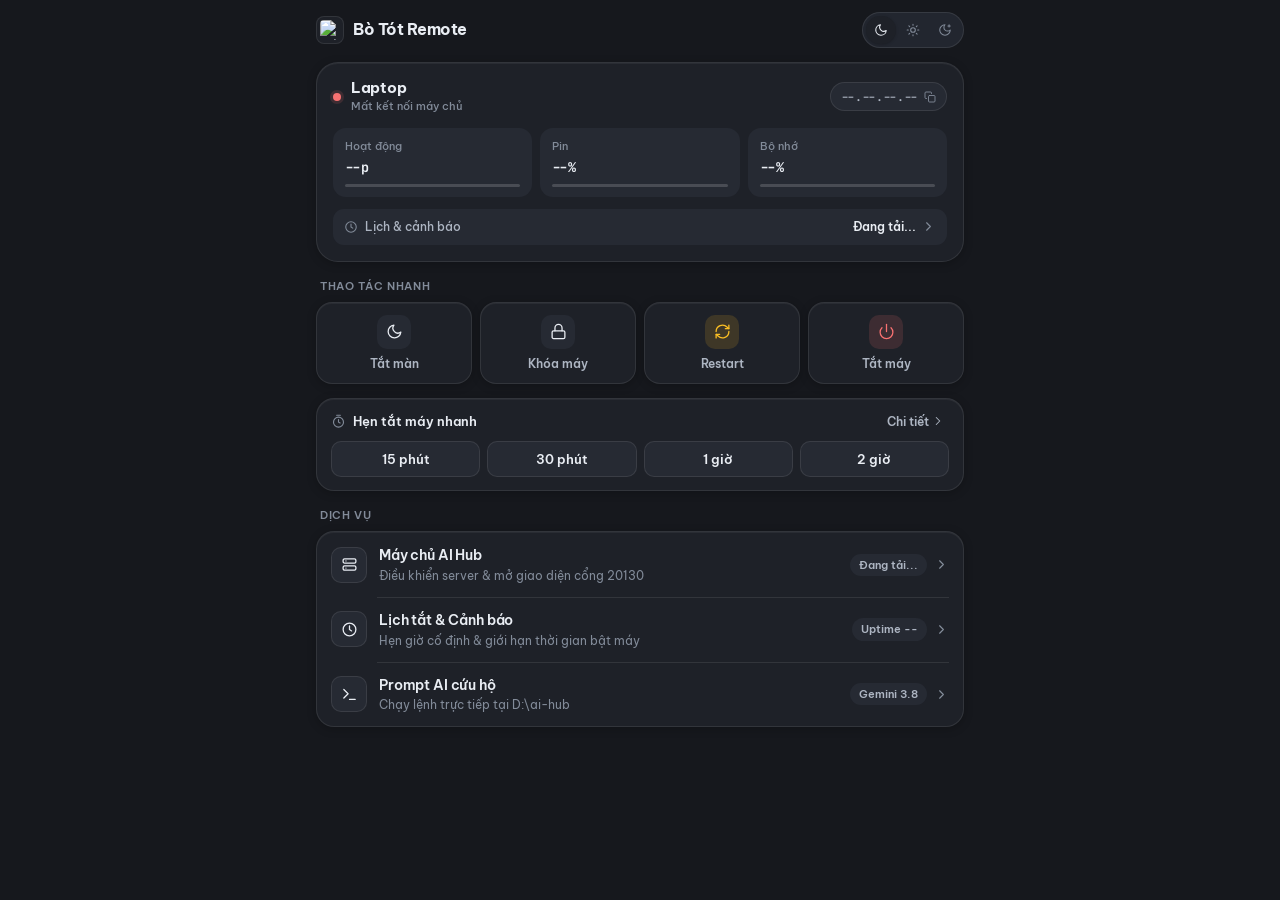
==== commit 3c6ad151: "attt: redesign Bo Tot Remote mobile UI/UX, custom confirm bottom sheets, and balanced themes" ====
--- a/ai-remote/public/index.html
+++ b/ai-remote/public/index.html
@@ -7,1542 +7,1995 @@
   <meta name="apple-mobile-web-app-capable" content="yes">
   <meta name="apple-mobile-web-app-status-bar-style" content="black-translucent">
   <meta name="apple-mobile-web-app-title" content="Bò Tót">
-  <meta name="theme-color" content="#090a10">
+  <meta name="theme-color" content="#16181d" id="meta-theme-color">
   <meta http-equiv="Cache-Control" content="no-cache, no-store, must-revalidate">
   <meta http-equiv="Pragma" content="no-cache">
   <meta http-equiv="Expires" content="0">
 
-  <link rel="manifest" href="/manifest.json?v=16">
-  <link rel="icon" type="image/png" sizes="192x192" href="/icon-192.png?v=16">
-  <link rel="icon" type="image/svg+xml" href="/icon.svg?v=16">
-  <link rel="apple-touch-icon" href="/icon-192.png?v=16">
-  <title>Bò Tót Remote Controller</title>
-
-  <!-- FONT BE VIETNAM PRO & JETBRAINS MONO -->
+  <link rel="manifest" href="/manifest.json?v=21">
+  <link rel="icon" type="image/png" sizes="192x192" href="/icon-192.png?v=21">
+  <link rel="icon" type="image/svg+xml" href="/icon.svg?v=21">
+  <link rel="apple-touch-icon" href="/icon-192.png?v=21">
+  <title>Bò Tót Remote</title>
+
   <link rel="preconnect" href="https://fonts.googleapis.com">
   <link rel="preconnect" href="https://fonts.gstatic.com" crossorigin>
-  <link href="https://fonts.googleapis.com/css2?family=Be+Vietnam+Pro:wght@400;500;600;700;800;900&family=JetBrains+Mono:wght@600;700;800&display=swap" rel="stylesheet">
+  <link href="https://fonts.googleapis.com/css2?family=Be+Vietnam+Pro:wght@400;500;600;700&family=JetBrains+Mono:wght@500;600;700&display=swap" rel="stylesheet">
 
   <style>
     /* =============================================================
-       THEME VARIABLES (DARK / WARM / LIGHT)
+       DESIGN SYSTEM — BALANCED LOW-GLARE (DARK / LIGHT / WARM)
        ============================================================= */
     :root, [data-theme="dark"] {
-      --font: 'Be Vietnam Pro', -apple-system, sans-serif;
-      --mono: 'JetBrains Mono', monospace;
-
-      --bg: #090a10;
-      --card-bg: #131622;
-      --card-inner: #1c2030;
-      --border: rgba(255, 255, 255, 0.14);
-      --border-accent: rgba(56, 189, 248, 0.45);
-
-      --text-main: #ffffff;
-      --text-sub: #cbd5e1;
-      --text-dim: #94a3b8;
-
-      --accent: #38bdf8;
-      --accent-btn: #0284c7;
-      --emerald: #10b981;
-      --emerald-bg: rgba(16, 185, 129, 0.16);
-      --amber: #f59e0b;
-      --amber-bg: rgba(245, 158, 11, 0.16);
-      --rose: #ef4444;
-      --rose-bg: rgba(239, 68, 68, 0.16);
-      --indigo: #818cf8;
-      --indigo-bg: rgba(129, 140, 248, 0.16);
-
-      --card-shadow: 0 10px 25px rgba(0, 0, 0, 0.5);
-      --seg-bg: #1c2030;
-      --overlay-bg: rgba(0, 0, 0, 0.75);
+      --font: 'Be Vietnam Pro', -apple-system, BlinkMacSystemFont, sans-serif;
+      --mono: 'JetBrains Mono', ui-monospace, monospace;
+
+      --bg: #16181d;
+      --card-bg: #1e2128;
+      --card-inner: #262a33;
+      --card-hover: #2f3440;
+      --border: rgba(255, 255, 255, 0.09);
+      --border-strong: rgba(255, 255, 255, 0.16);
+      --hairline-top: inset 0 1px 0 rgba(255, 255, 255, 0.05);
+
+      --text-main: #e9edf3;
+      --text-sub: #adb5c2;
+      --text-dim: #828b99;
+
+      --primary: #e4e9f2;
+      --primary-fg: #16181d;
+      --accent: #60a5fa;
+      --accent-bg: rgba(96, 165, 250, 0.15);
+
+      --emerald: #34d399;
+      --emerald-bg: rgba(52, 211, 153, 0.14);
+      --amber: #fbbf24;
+      --amber-bg: rgba(251, 191, 36, 0.14);
+      --rose: #f87171;
+      --rose-bg: rgba(248, 113, 113, 0.14);
+      --rose-solid: #dc2626;
+      --amber-solid: #d97706;
+
+      --seg-bg: #22262f;
+      --overlay-bg: rgba(10, 12, 16, 0.62);
+      --nav-glass: rgba(26, 29, 36, 0.88);
+      --console-bg: #13161c;
+      --console-text: #d5dbe5;
+      --card-shadow: 0 2px 10px rgba(0, 0, 0, 0.22);
+      --shadow-float: 0 14px 36px rgba(0, 0, 0, 0.42);
+      --radius-xl: 22px;
+      --radius-lg: 18px;
+      --radius-md: 13px;
+      --radius-sm: 10px;
+    }
+
+    [data-theme="light"] {
+      --bg: #e6e9ef;
+      --card-bg: #f2f4f7;
+      --card-inner: #e7ebf0;
+      --card-hover: #dde2e9;
+      --border: rgba(15, 23, 42, 0.09);
+      --border-strong: rgba(15, 23, 42, 0.16);
+      --hairline-top: inset 0 1px 0 rgba(255, 255, 255, 0.55);
+
+      --text-main: #1e2430;
+      --text-sub: #4b5565;
+      --text-dim: #6b7485;
+
+      --primary: #27303f;
+      --primary-fg: #f4f6f9;
+      --accent: #2563eb;
+      --accent-bg: rgba(37, 99, 235, 0.11);
+
+      --emerald: #059669;
+      --emerald-bg: rgba(5, 150, 105, 0.11);
+      --amber: #c27803;
+      --amber-bg: rgba(194, 120, 3, 0.11);
+      --rose: #dc2626;
+      --rose-bg: rgba(220, 38, 38, 0.11);
+      --rose-solid: #dc2626;
+      --amber-solid: #d97706;
+
+      --seg-bg: #dce0e8;
+      --overlay-bg: rgba(15, 23, 42, 0.38);
+      --nav-glass: rgba(238, 240, 245, 0.90);
+      --console-bg: #1d2129;
+      --console-text: #e2e6ee;
+      --card-shadow: 0 1px 3px rgba(15, 23, 42, 0.06);
+      --shadow-float: 0 14px 36px rgba(15, 23, 42, 0.14);
     }
 
     [data-theme="warm"] {
-      --font: 'Be Vietnam Pro', -apple-system, sans-serif;
-      --mono: 'JetBrains Mono', monospace;
-
-      --bg: #f7f2e7;
-      --card-bg: #ffffff;
-      --card-inner: #f0e6d6;
-      --border: #dfd0bb;
-      --border-accent: #c26100;
-
-      --text-main: #2a1406;
-      --text-sub: #543015;
-      --text-dim: #7c4d28;
-
-      --accent: #c26100;
-      --accent-btn: #d97706;
-      --emerald: #059669;
-      --emerald-bg: rgba(5, 150, 105, 0.14);
+      --bg: #e9e3d7;
+      --card-bg: #f3eee4;
+      --card-inner: #e7e0d2;
+      --card-hover: #ddd4c3;
+      --border: rgba(41, 35, 29, 0.09);
+      --border-strong: rgba(41, 35, 29, 0.16);
+      --hairline-top: inset 0 1px 0 rgba(255, 253, 248, 0.5);
+
+      --text-main: #29231d;
+      --text-sub: #5c5349;
+      --text-dim: #7d7265;
+
+      --primary: #383028;
+      --primary-fg: #f7f4ee;
+      --accent: #b45309;
+      --accent-bg: rgba(180, 83, 9, 0.12);
+
+      --emerald: #047857;
+      --emerald-bg: rgba(4, 120, 87, 0.11);
       --amber: #b45309;
-      --amber-bg: rgba(180, 83, 9, 0.14);
+      --amber-bg: rgba(180, 83, 9, 0.12);
       --rose: #b91c1c;
-      --rose-bg: rgba(185, 28, 28, 0.14);
-      --indigo: #854d0e;
-      --indigo-bg: rgba(133, 77, 14, 0.14);
-
-      --card-shadow: 0 8px 24px rgba(130, 80, 30, 0.08);
-      --seg-bg: #eddcc6;
-      --overlay-bg: rgba(42, 20, 6, 0.55);
-    }
-
-    [data-theme="light"] {
-      --font: 'Be Vietnam Pro', -apple-system, sans-serif;
-      --mono: 'JetBrains Mono', monospace;
-
-      --bg: #f1f5f9;
-      --card-bg: #ffffff;
-      --card-inner: #f8fafc;
-      --border: #cbd5e1;
-      --border-accent: #0284c7;
-
-      --text-main: #0f172a;
-      --text-sub: #334155;
-      --text-dim: #64748b;
-
-      --accent: #0284c7;
-      --accent-btn: #0284c7;
-      --emerald: #059669;
-      --emerald-bg: rgba(5, 150, 105, 0.12);
-      --amber: #d97706;
-      --amber-bg: rgba(217, 119, 6, 0.12);
-      --rose: #dc2626;
-      --rose-bg: rgba(220, 38, 38, 0.12);
-      --indigo: #4f46e5;
-      --indigo-bg: rgba(79, 70, 229, 0.12);
-
-      --card-shadow: 0 4px 18px rgba(0, 0, 0, 0.06);
-      --seg-bg: #e2e8f0;
-      --overlay-bg: rgba(15, 23, 42, 0.6);
-    }
-
-    * {
-      box-sizing: border-box;
-      margin: 0;
-      padding: 0;
-      -webkit-tap-highlight-color: transparent;
-    }
-
-    body {
-      font-family: var(--font);
+      --rose-bg: rgba(185, 28, 28, 0.11);
+      --rose-solid: #b91c1c;
+      --amber-solid: #b45309;
+
+      --seg-bg: #dfd7c8;
+      --overlay-bg: rgba(28, 25, 23, 0.44);
+      --nav-glass: rgba(241, 236, 226, 0.90);
+      --console-bg: #231f1b;
+      --console-text: #e7e2da;
+      --card-shadow: 0 1px 3px rgba(41, 35, 29, 0.06);
+      --shadow-float: 0 14px 36px rgba(41, 35, 29, 0.14);
+    }
+
+    /* =============================================================
+       BASE
+       ============================================================= */
+    * { box-sizing: border-box; margin: 0; padding: 0; -webkit-tap-highlight-color: transparent; }
+
+    html {
+      overflow-x: hidden;
       background: var(--bg);
       color: var(--text-main);
-      padding: 12px 14px 44px;
-      max-width: 480px;
+      font-family: var(--font);
+      -webkit-font-smoothing: antialiased;
+    }
+
+    body {
+      width: 100%;
+      max-width: 680px;
       margin: 0 auto;
-      min-height: 100vh;
-      -webkit-font-smoothing: antialiased;
-    }
-
-    /* TOP BAR */
+      min-height: 100dvh;
+      background: var(--bg);
+      color: var(--text-main);
+      padding: max(12px, env(safe-area-inset-top)) 16px calc(98px + env(safe-area-inset-bottom));
+      line-height: 1.48;
+    }
+
+    button, input, select, a { font-family: inherit; color: inherit; touch-action: manipulation; }
+    button { background: none; border: none; cursor: pointer; }
+    button:disabled { opacity: 0.4; cursor: not-allowed; pointer-events: none; }
+
+    .mono { font-family: var(--mono); font-variant-numeric: tabular-nums; }
+
+    .icon {
+      width: 18px;
+      height: 18px;
+      flex-shrink: 0;
+      stroke: currentColor;
+      stroke-width: 1.8;
+      stroke-linecap: round;
+      stroke-linejoin: round;
+      fill: none;
+    }
+
+    /* =============================================================
+       HEADER & COMPACT LIVE STRIP (SHOWN ON SUB-VIEWS)
+       ============================================================= */
     .top-bar {
       display: flex;
       align-items: center;
       justify-content: space-between;
-      margin-bottom: 12px;
-      padding-top: max(6px, env(safe-area-inset-top));
-    }
+      gap: 12px;
+      margin-bottom: 14px;
+    }
+
     .brand-title-box {
       display: flex;
       align-items: center;
-      gap: 10px;
+      gap: 9px;
       cursor: pointer;
-    }
+      user-select: none;
+    }
+
     .brand-logo {
-      width: 42px;
-      height: 42px;
+      width: 28px;
+      height: 28px;
+      border-radius: 8px;
+      background: var(--card-bg);
+      border: 1px solid var(--border);
+      padding: 3px;
       object-fit: contain;
     }
+
     .brand-texts h1 {
-      font-size: 16px;
-      font-weight: 900;
-      letter-spacing: -0.3px;
+      font-size: 15.5px;
+      font-weight: 700;
+      letter-spacing: -0.025em;
       line-height: 1.15;
     }
-    .brand-texts p {
-      font-size: 11px;
-      font-weight: 600;
+
+    .theme-seg {
+      display: inline-flex;
+      align-items: center;
+      background: var(--seg-bg);
+      border: 1px solid var(--border);
+      border-radius: 999px;
+      padding: 3px;
+      gap: 2px;
+    }
+
+    .theme-btn {
+      width: 30px;
+      height: 28px;
+      border-radius: 999px;
       color: var(--text-dim);
-    }
-
-    /* THEME SWITCHER */
-    .theme-seg {
-      background: var(--seg-bg);
-      border: 1.5px solid var(--border);
-      border-radius: 20px;
-      padding: 3px;
-      display: flex;
-      gap: 3px;
-    }
-    .theme-btn {
-      background: transparent;
-      border: none;
-      color: var(--text-dim);
-      font-family: var(--font);
-      font-size: 11px;
-      font-weight: 800;
-      padding: 5px 10px;
-      border-radius: 14px;
-      cursor: pointer;
-      transition: all 0.15s ease;
-    }
+      display: inline-flex;
+      align-items: center;
+      justify-content: center;
+      transition: background 0.16s ease, color 0.16s ease, box-shadow 0.16s ease;
+    }
+
+    .theme-btn .icon { width: 14px; height: 14px; }
+
     .theme-btn.active {
-      background: var(--accent-btn);
-      color: #ffffff;
-      box-shadow: 0 2px 6px rgba(0,0,0,0.2);
-    }
-
-    /* INSTALL PWA BANNER */
-    .install-app-banner {
-      background: linear-gradient(135deg, rgba(2, 132, 199, 0.22), rgba(16, 185, 129, 0.18));
-      border: 2px solid var(--border-accent);
-      border-radius: 18px;
-      padding: 12px 14px;
-      margin-bottom: 12px;
+      background: var(--card-bg);
+      color: var(--text-main);
+      box-shadow: 0 1px 3px rgba(0, 0, 0, 0.18);
+    }
+
+    /* Compact telemetry strip when on sub-tabs (saves ~160px on phone!) */
+    .compact-status-bar {
       display: none;
       align-items: center;
       justify-content: space-between;
       gap: 10px;
+      background: var(--card-bg);
+      border: 1px solid var(--border);
+      border-radius: 999px;
+      padding: 7px 12px;
+      margin-bottom: 14px;
       box-shadow: var(--card-shadow);
-    }
-    .install-app-banner.visible {
-      display: flex;
-    }
-    .install-banner-left {
+      cursor: pointer;
+    }
+
+    body:not([data-view="home"]) .compact-status-bar { display: flex; }
+    body:not([data-view="home"]) .status-card { display: none; }
+
+    .compact-status-left {
+      display: flex;
+      align-items: center;
+      gap: 8px;
+      min-width: 0;
+    }
+
+    .compact-host {
+      font-size: 12.5px;
+      font-weight: 600;
+      color: var(--text-main);
+      white-space: nowrap;
+      overflow: hidden;
+      text-overflow: ellipsis;
+    }
+
+    .compact-metrics {
       display: flex;
       align-items: center;
       gap: 10px;
-      flex: 1;
-    }
+      font-family: var(--mono);
+      font-size: 11.5px;
+      font-weight: 500;
+      color: var(--text-sub);
+      flex-shrink: 0;
+    }
+
+    .compact-metrics span { white-space: nowrap; }
+
+    /* =============================================================
+       PWA INSTALL BANNER
+       ============================================================= */
+    .install-app-banner {
+      display: none;
+      align-items: center;
+      justify-content: space-between;
+      gap: 12px;
+      background: var(--card-bg);
+      border: 1px solid var(--border);
+      border-radius: var(--radius-md);
+      padding: 11px 13px;
+      margin-bottom: 12px;
+      box-shadow: var(--card-shadow);
+    }
+
+    .install-app-banner.visible { display: flex; }
+    .install-banner-left { display: flex; align-items: center; gap: 10px; min-width: 0; }
     .install-banner-icon {
-      font-size: 22px;
+      width: 34px;
+      height: 34px;
+      border-radius: 10px;
+      background: var(--card-inner);
+      display: flex;
+      align-items: center;
+      justify-content: center;
       flex-shrink: 0;
     }
-    .install-banner-title {
-      font-size: 13px;
-      font-weight: 900;
-      color: var(--text-main);
-    }
-    .install-banner-desc {
-      font-size: 11px;
+    .install-banner-title { font-size: 13px; font-weight: 600; }
+    .install-banner-desc { font-size: 11px; color: var(--text-dim); }
+    .btn-install-pwa {
+      background: var(--primary);
+      color: var(--primary-fg);
+      font-size: 12px;
       font-weight: 600;
-      color: var(--text-sub);
-    }
-    .btn-install-pwa {
-      background: var(--accent-btn);
-      color: #fff;
-      border: none;
-      border-radius: 12px;
-      padding: 8px 12px;
-      font-family: var(--font);
-      font-size: 12px;
-      font-weight: 800;
-      cursor: pointer;
+      padding: 8px 13px;
+      border-radius: 9px;
       white-space: nowrap;
       flex-shrink: 0;
     }
 
-    /* STATUS BANNER */
+    /* =============================================================
+       HERO STATUS CARD (HOME VIEW)
+       ============================================================= */
     .status-card {
       background: var(--card-bg);
-      border: 2px solid var(--border);
-      border-radius: 18px;
-      padding: 12px 14px;
+      border: 1px solid var(--border);
+      border-radius: var(--radius-xl);
+      padding: 16px;
+      margin-bottom: 16px;
+      box-shadow: var(--hairline-top), var(--card-shadow);
+    }
+
+    .status-top-row {
+      display: flex;
+      align-items: center;
+      justify-content: space-between;
+      gap: 10px;
       margin-bottom: 14px;
-      display: flex;
-      flex-direction: column;
+    }
+
+    .status-left {
+      display: flex;
+      align-items: center;
       gap: 10px;
-      box-shadow: var(--card-shadow);
-    }
-    .status-top-row {
-      display: flex;
-      align-items: center;
-      justify-content: space-between;
-      gap: 8px;
-    }
-    .status-left {
-      display: flex;
-      align-items: center;
-      gap: 10px;
-    }
+      min-width: 0;
+    }
+
     .live-dot {
-      width: 12px;
-      height: 12px;
+      width: 8px;
+      height: 8px;
+      border-radius: 999px;
       background: var(--emerald);
-      border-radius: 50%;
-      box-shadow: 0 0 10px var(--emerald);
-      animation: pulse 2s infinite;
+      box-shadow: 0 0 0 3px var(--emerald-bg);
       flex-shrink: 0;
-    }
-    @keyframes pulse { 0% { opacity: 1; } 50% { opacity: 0.4; } 100% { opacity: 1; } }
+      transition: background 0.2s ease, box-shadow 0.2s ease;
+    }
+
+    .live-dot.offline {
+      background: var(--rose);
+      box-shadow: 0 0 0 3px var(--rose-bg);
+    }
+
+    .host-stack { min-width: 0; }
+
     .host-name {
-      font-size: 14px;
-      font-weight: 800;
+      font-size: 15px;
+      font-weight: 700;
+      letter-spacing: -0.02em;
       color: var(--text-main);
       line-height: 1.2;
-    }
+      white-space: nowrap;
+      overflow: hidden;
+      text-overflow: ellipsis;
+    }
+
+    .host-sub {
+      font-size: 11px;
+      color: var(--text-dim);
+      font-weight: 500;
+      margin-top: 1px;
+    }
+
     .ip-badge {
+      display: inline-flex;
+      align-items: center;
+      gap: 6px;
       font-family: var(--mono);
-      font-size: 11px;
-      font-weight: 700;
-      color: var(--accent);
-      cursor: pointer;
-    }
-    .status-right {
-      display: flex;
-      flex-wrap: wrap;
-      justify-content: flex-end;
-      gap: 6px;
-    }
-    .stat-pill {
-      font-family: var(--mono);
-      font-size: 11px;
-      font-weight: 700;
-      padding: 4px 8px;
-      border-radius: 10px;
+      font-size: 11.5px;
+      font-weight: 500;
+      color: var(--text-sub);
       background: var(--card-inner);
       border: 1px solid var(--border);
+      padding: 6px 10px;
+      border-radius: 999px;
+      cursor: pointer;
+      flex-shrink: 0;
+      transition: background 0.15s ease, color 0.15s ease;
+    }
+
+    .ip-badge:active { background: var(--card-hover); color: var(--text-main); }
+    .ip-badge .icon { width: 12px; height: 12px; color: var(--text-dim); }
+
+    .status-metrics {
+      display: grid;
+      grid-template-columns: repeat(3, minmax(0, 1fr));
+      gap: 8px;
+    }
+
+    .stat-pill {
+      display: flex;
+      flex-direction: column;
+      gap: 3px;
+      background: var(--card-inner);
+      border: 1px solid transparent;
+      border-radius: 13px;
+      padding: 10px 11px 9px;
+      transition: background 0.15s ease, border-color 0.15s ease;
+    }
+
+    .stat-pill.uptime { cursor: pointer; }
+    .stat-pill.uptime:active { background: var(--card-hover); }
+    .stat-pill.uptime.warn {
+      background: var(--amber-bg);
+      border-color: rgba(251, 191, 36, 0.26);
+    }
+    .stat-pill.uptime.warn .stat-val { color: var(--amber); }
+
+    .stat-label {
+      font-size: 10.5px;
+      font-weight: 500;
+      color: var(--text-dim);
+    }
+
+    .stat-val {
+      font-family: var(--mono);
+      font-size: 13.5px;
+      font-weight: 700;
+      font-variant-numeric: tabular-nums;
+      color: var(--text-main);
       white-space: nowrap;
-    }
-    .stat-pill.batt { color: var(--emerald); }
-    .stat-pill.ram { color: var(--amber); }
-    .stat-pill.uptime {
-      color: var(--accent);
+      overflow: hidden;
+      text-overflow: ellipsis;
+    }
+
+    .stat-bar-track {
+      height: 3px;
+      border-radius: 999px;
+      background: var(--border-strong);
+      overflow: hidden;
+      margin-top: 3px;
+    }
+
+    .stat-bar-fill {
+      height: 100%;
+      width: 0%;
+      border-radius: 999px;
+      background: var(--text-sub);
+      transition: width 0.35s ease, background 0.25s ease;
+    }
+
+    .stat-bar-fill.good { background: var(--emerald); }
+    .stat-bar-fill.warn { background: var(--amber); }
+    .stat-bar-fill.high { background: var(--rose); }
+
+    .status-sub-row {
+      display: flex;
+      align-items: center;
+      justify-content: space-between;
+      gap: 10px;
+      margin-top: 12px;
+      padding: 9px 11px;
+      border-radius: 11px;
+      background: var(--card-inner);
       cursor: pointer;
-      display: inline-flex;
-      align-items: center;
-      gap: 4px;
-    }
-    .stat-pill.uptime.warn {
-      color: var(--rose);
-      background: var(--rose-bg);
-      border-color: var(--rose);
-      animation: pulse 1.5s infinite;
-    }
-
-    /* STATUS SCHEDULE SUB-BAR */
-    .status-sub-row {
-      display: flex;
-      align-items: center;
-      justify-content: space-between;
-      padding-top: 8px;
-      border-top: 1px dashed var(--border);
-      font-size: 11.5px;
-      font-weight: 700;
+      transition: background 0.15s ease;
+    }
+
+    .status-sub-row:active { background: var(--card-hover); }
+
+    .status-sub-left {
+      display: flex;
+      align-items: center;
+      gap: 7px;
+      font-size: 12px;
       color: var(--text-sub);
-      cursor: pointer;
-    }
-    .status-sub-left {
-      display: flex;
-      align-items: center;
-      gap: 6px;
-    }
+      font-weight: 500;
+      flex-shrink: 0;
+    }
+
+    .status-sub-left .icon { width: 14px; height: 14px; color: var(--text-dim); }
+
+    .status-sub-right {
+      display: flex;
+      align-items: center;
+      gap: 5px;
+      min-width: 0;
+    }
+
     .status-sub-badge {
-      font-family: var(--mono);
-      font-size: 11px;
-      font-weight: 800;
-      padding: 2px 8px;
-      border-radius: 8px;
-      background: var(--card-inner);
-      color: var(--accent);
-    }
-    .status-sub-badge.active-timer {
-      background: var(--amber-bg);
-      color: var(--amber);
-      border: 1px solid rgba(245, 158, 11, 0.4);
-    }
-
-    /* EMERGENCY COUNTDOWN HUD */
-    .emergency-hud {
-      background: var(--rose-bg);
-      border: 2px solid var(--rose);
-      border-radius: 18px;
-      padding: 14px;
-      margin-bottom: 14px;
-      text-align: center;
-      display: none;
-      animation: flash 1s infinite alternate;
-    }
-    @keyframes flash { from { border-color: var(--rose); } to { border-color: transparent; } }
-    .emergency-hud h3 { font-size: 14px; font-weight: 900; color: var(--rose); margin-bottom: 4px; }
-    .emergency-hud .num { font-family: var(--mono); font-size: 32px; font-weight: 900; color: var(--rose); line-height: 1; margin-bottom: 8px; }
-    .emergency-hud button {
-      background: var(--rose);
-      color: #fff;
-      border: none;
-      font-family: var(--font);
-      font-size: 14px;
-      font-weight: 900;
-      padding: 12px 24px;
-      border-radius: 14px;
-      cursor: pointer;
-      width: 100%;
-    }
-
-    /* IN-APP UPTIME / SCHEDULE ALERT BANNER */
-    .uptime-alert-banner {
-      background: var(--amber-bg);
-      border: 2px solid var(--amber);
-      border-radius: 18px;
-      padding: 13px 14px;
-      margin-bottom: 14px;
-      display: none;
-      flex-direction: column;
-      gap: 10px;
-      box-shadow: var(--card-shadow);
-    }
-    .uptime-alert-banner.visible {
-      display: flex;
-    }
-    .uptime-alert-title {
-      font-size: 13.5px;
-      font-weight: 900;
-      color: var(--amber);
-      display: flex;
-      align-items: center;
-      gap: 6px;
-    }
-    .uptime-alert-desc {
       font-size: 12px;
       font-weight: 600;
       color: var(--text-main);
-      line-height: 1.35;
-    }
+      white-space: nowrap;
+      overflow: hidden;
+      text-overflow: ellipsis;
+    }
+
+    .status-sub-badge.active-timer { color: var(--amber); }
+
+    /* =============================================================
+       EMERGENCY SHUTDOWN HUD & UPTIME ALERT BANNER
+       ============================================================= */
+    .emergency-hud {
+      display: none;
+      background: var(--card-bg);
+      border: 1px solid rgba(248, 113, 113, 0.45);
+      border-radius: var(--radius-xl);
+      padding: 18px 16px;
+      margin-bottom: 14px;
+      text-align: center;
+      box-shadow: 0 0 0 3px var(--rose-bg);
+    }
+
+    .emergency-hud h3 {
+      font-size: 11.5px;
+      font-weight: 700;
+      letter-spacing: 0.06em;
+      text-transform: uppercase;
+      color: var(--rose);
+      margin-bottom: 4px;
+    }
+
+    .emergency-hud .num {
+      font-family: var(--mono);
+      font-size: 40px;
+      font-weight: 700;
+      line-height: 1.1;
+      color: var(--text-main);
+      font-variant-numeric: tabular-nums;
+      margin-bottom: 14px;
+    }
+
+    .emergency-hud button {
+      width: 100%;
+      min-height: 46px;
+      background: var(--rose-solid);
+      color: #ffffff;
+      border-radius: var(--radius-md);
+      font-size: 14px;
+      font-weight: 600;
+      display: inline-flex;
+      align-items: center;
+      justify-content: center;
+      gap: 8px;
+    }
+
+    .uptime-alert-banner {
+      display: none;
+      background: var(--card-bg);
+      border: 1px solid rgba(251, 191, 36, 0.32);
+      border-radius: var(--radius-lg);
+      padding: 14px;
+      margin-bottom: 14px;
+      box-shadow: var(--card-shadow);
+    }
+
+    .uptime-alert-banner.visible { display: block; }
+
+    .uptime-alert-title {
+      display: flex;
+      align-items: center;
+      justify-content: space-between;
+      gap: 8px;
+      font-size: 13px;
+      font-weight: 600;
+      color: var(--amber);
+      margin-bottom: 5px;
+    }
+
+    .uptime-alert-title-left { display: flex; align-items: center; gap: 7px; }
+    .uptime-alert-desc { font-size: 12.5px; color: var(--text-sub); line-height: 1.5; margin-bottom: 12px; }
+
     .uptime-alert-actions {
       display: grid;
       grid-template-columns: 1fr 1fr;
       gap: 8px;
     }
+
+    .btn-alert-shutdown, .btn-alert-snooze {
+      min-height: 40px;
+      border-radius: 10px;
+      font-size: 13px;
+      font-weight: 600;
+      display: inline-flex;
+      align-items: center;
+      justify-content: center;
+      gap: 6px;
+      padding: 0 12px;
+      transition: background 0.15s ease;
+    }
+
     .btn-alert-shutdown {
-      background: var(--rose);
-      color: #fff;
-      border: none;
-      border-radius: 12px;
-      padding: 10px;
-      font-family: var(--font);
-      font-size: 12.5px;
-      font-weight: 800;
-      cursor: pointer;
-    }
+      background: var(--rose-bg);
+      color: var(--rose);
+      border: 1px solid rgba(248, 113, 113, 0.26);
+    }
+
     .btn-alert-snooze {
       background: var(--card-inner);
       color: var(--text-main);
-      border: 1.5px solid var(--border);
-      border-radius: 12px;
-      padding: 10px;
-      font-family: var(--font);
-      font-size: 12.5px;
-      font-weight: 800;
-      cursor: pointer;
+      border: 1px solid var(--border);
     }
 
     /* =============================================================
-       VIEW CONTAINER & NAVIGATION (SPA ARCHITECTURE)
+       SPA VIEWS & PAGE HEADERS
        ============================================================= */
-    .app-view {
-      display: none;
-      animation: viewFade 0.18s ease-out;
-    }
-    .app-view.active {
-      display: block;
-    }
-    @keyframes viewFade {
+    .app-view { display: none; }
+    .app-view.active { display: block; animation: viewEnter 0.18s cubic-bezier(0.22, 1, 0.36, 1); }
+
+    @keyframes viewEnter {
       from { opacity: 0; transform: translateY(6px); }
       to { opacity: 1; transform: translateY(0); }
     }
 
-    /* VIEW BACK BUTTON BAR */
-    .view-nav-bar {
-      display: flex;
-      align-items: center;
+    .page-header {
+      display: flex;
+      align-items: flex-end;
       justify-content: space-between;
-      margin-bottom: 14px;
-    }
-    .btn-back-menu {
-      display: inline-flex;
-      align-items: center;
-      gap: 6px;
-      background: var(--card-inner);
-      border: 2px solid var(--border);
-      color: var(--text-main);
-      font-family: var(--font);
-      font-size: 13px;
-      font-weight: 800;
-      padding: 8px 14px;
-      border-radius: 14px;
-      cursor: pointer;
-      transition: all 0.15s ease;
-    }
-    .btn-back-menu:active { transform: scale(0.96); border-color: var(--accent); }
-    .btn-back-menu svg { width: 18px; height: 18px; color: var(--accent); }
-    .view-header-title {
-      font-size: 14px;
-      font-weight: 800;
+      gap: 10px;
+      margin: 2px 2px 14px;
+    }
+
+    .page-title {
+      font-size: 20px;
+      font-weight: 700;
+      letter-spacing: -0.03em;
+      line-height: 1.2;
+    }
+
+    .page-subtitle {
+      font-size: 12px;
+      color: var(--text-dim);
+      margin-top: 2px;
+    }
+
+    .group-label {
+      font-size: 11px;
+      font-weight: 600;
       color: var(--text-dim);
       text-transform: uppercase;
-      letter-spacing: 0.5px;
-    }
+      letter-spacing: 0.06em;
+      margin: 16px 4px 8px;
+    }
+
+    .group-label:first-child { margin-top: 2px; }
 
     /* =============================================================
-       TRANG CHỦ (VIEW 1): 4 NÚT LỚN CHỐNG BẤM NHẦM
+       HOME DASHBOARD — 1-TAP ACTIONABLE CONTROLS
        ============================================================= */
-    .home-grid {
+    .quick-power-grid {
+      display: grid;
+      grid-template-columns: repeat(4, minmax(0, 1fr));
+      gap: 8px;
+      margin-bottom: 14px;
+    }
+
+    .quick-tile {
       display: flex;
       flex-direction: column;
-      gap: 12px;
-    }
-    .hub-nav-tile {
+      align-items: center;
+      justify-content: center;
+      gap: 8px;
+      min-height: 82px;
+      padding: 12px 6px;
       background: var(--card-bg);
-      border: 2.5px solid var(--border);
-      border-radius: 22px;
-      padding: 16px;
+      border: 1px solid var(--border);
+      border-radius: 16px;
+      box-shadow: var(--hairline-top), var(--card-shadow);
+      transition: transform 0.12s ease, background 0.15s ease, border-color 0.15s ease;
+    }
+
+    .quick-tile:active { transform: scale(0.95); background: var(--card-inner); }
+
+    .quick-tile-icon {
+      width: 34px;
+      height: 34px;
+      border-radius: 10px;
+      background: var(--card-inner);
+      display: flex;
+      align-items: center;
+      justify-content: center;
+      color: var(--text-main);
+    }
+
+    .quick-tile-icon .icon { width: 17px; height: 17px; }
+    .quick-tile.tone-warn .quick-tile-icon { color: var(--amber); background: var(--amber-bg); }
+    .quick-tile.tone-danger .quick-tile-icon { color: var(--rose); background: var(--rose-bg); }
+
+    .quick-tile-label {
+      font-size: 11.5px;
+      font-weight: 600;
+      color: var(--text-sub);
+      text-align: center;
+      line-height: 1.2;
+    }
+
+    .quick-tile.disabled { opacity: 0.4; pointer-events: none; }
+
+    /* Quick 1-tap sleep timer bar */
+    .quick-timer-card {
+      background: var(--card-bg);
+      border: 1px solid var(--border);
+      border-radius: var(--radius-lg);
+      padding: 13px 14px;
+      margin-bottom: 12px;
+      box-shadow: var(--hairline-top), var(--card-shadow);
+    }
+
+    .quick-timer-head {
       display: flex;
       align-items: center;
       justify-content: space-between;
-      cursor: pointer;
-      box-shadow: var(--card-shadow);
-      transition: all 0.18s ease;
-      text-decoration: none;
+      gap: 8px;
+      margin-bottom: 10px;
+    }
+
+    .quick-timer-title {
+      display: flex;
+      align-items: center;
+      gap: 7px;
+      font-size: 13px;
+      font-weight: 600;
       color: var(--text-main);
-      min-height: 94px;
-    }
-    .hub-nav-tile:active {
-      transform: scale(0.97);
-      border-color: var(--border-accent);
-    }
-    .hub-tile-left {
-      display: flex;
-      align-items: center;
-      gap: 14px;
-      flex: 1;
-      overflow: hidden;
-    }
-    .hub-tile-icon-box {
-      width: 50px;
-      height: 50px;
-      border-radius: 16px;
-      display: flex;
-      align-items: center;
-      justify-content: center;
-      flex-shrink: 0;
-      border: 1.5px solid transparent;
-    }
-    .hub-tile-icon-box svg { width: 26px; height: 26px; }
-
-    .hub-tile-texts {
-      display: flex;
-      flex-direction: column;
-      gap: 4px;
-      overflow: hidden;
-    }
-    .hub-tile-title-row {
-      display: flex;
-      align-items: center;
-      gap: 8px;
-      flex-wrap: wrap;
-    }
-    .hub-tile-title {
-      font-size: 15.5px;
-      font-weight: 900;
-      color: var(--text-main);
-      line-height: 1.2;
-    }
-    .hub-tile-badge {
-      font-size: 11px;
-      font-weight: 800;
-      padding: 2px 8px;
-      border-radius: 8px;
-      white-space: nowrap;
-    }
-    .hub-tile-desc {
+    }
+
+    .quick-timer-title .icon { width: 15px; height: 15px; color: var(--text-dim); }
+
+    .text-link-btn {
       font-size: 12px;
       font-weight: 600;
       color: var(--text-sub);
-      line-height: 1.3;
-    }
-    .hub-tile-arrow {
-      width: 24px;
-      height: 24px;
+      display: inline-flex;
+      align-items: center;
+      gap: 2px;
+      padding: 2px 4px;
+    }
+
+    .text-link-btn .icon { width: 14px; height: 14px; }
+
+    .quick-timer-chips {
+      display: grid;
+      grid-template-columns: repeat(4, minmax(0, 1fr));
+      gap: 7px;
+    }
+
+    .mini-chip {
+      min-height: 36px;
+      border-radius: 10px;
+      background: var(--card-inner);
+      border: 1px solid var(--border);
+      font-size: 12.5px;
+      font-weight: 600;
+      color: var(--text-main);
+      transition: background 0.14s ease, transform 0.1s ease;
+    }
+
+    .mini-chip:active { transform: scale(0.96); background: var(--card-hover); }
+
+    /* Grouped Services Card on Home */
+    .service-group-card {
+      background: var(--card-bg);
+      border: 1px solid var(--border);
+      border-radius: var(--radius-lg);
+      overflow: hidden;
+      box-shadow: var(--hairline-top), var(--card-shadow);
+    }
+
+    .service-row {
+      display: flex;
+      align-items: center;
+      justify-content: space-between;
+      gap: 12px;
+      padding: 13px 14px;
+      cursor: pointer;
+      transition: background 0.14s ease;
+      position: relative;
+    }
+
+    .service-row + .service-row::before {
+      content: "";
+      position: absolute;
+      top: 0;
+      left: 60px;
+      right: 14px;
+      height: 1px;
+      background: var(--border);
+    }
+
+    .service-row:active { background: var(--card-inner); }
+
+    .service-row-left {
+      display: flex;
+      align-items: center;
+      gap: 12px;
+      min-width: 0;
+      flex: 1;
+    }
+
+    .service-icon-box {
+      width: 36px;
+      height: 36px;
+      border-radius: 10px;
+      background: var(--card-inner);
+      border: 1px solid var(--border);
+      display: flex;
+      align-items: center;
+      justify-content: center;
+      color: var(--text-main);
+      flex-shrink: 0;
+    }
+
+    .service-icon-box .icon { width: 17px; height: 17px; }
+
+    .service-texts { min-width: 0; flex: 1; }
+
+    .service-title {
+      font-size: 14px;
+      font-weight: 600;
+      color: var(--text-main);
+      letter-spacing: -0.01em;
+    }
+
+    .service-sub {
+      font-size: 11.5px;
       color: var(--text-dim);
+      white-space: nowrap;
+      overflow: hidden;
+      text-overflow: ellipsis;
+      margin-top: 1px;
+    }
+
+    .service-row-right {
+      display: flex;
+      align-items: center;
+      gap: 7px;
       flex-shrink: 0;
-      margin-left: 8px;
-    }
-
-    /* THEME MÀU CHO 4 TILE */
-    .tile-schedule .hub-tile-icon-box { background: var(--indigo-bg); color: var(--indigo); border-color: rgba(129, 140, 248, 0.35); }
-    .tile-schedule .hub-tile-badge { background: var(--indigo-bg); color: var(--indigo); }
-
-    .tile-hub .hub-tile-icon-box { background: var(--emerald-bg); color: var(--emerald); border-color: rgba(16, 185, 129, 0.3); }
-    .tile-hub .hub-tile-badge { background: var(--emerald-bg); color: var(--emerald); }
-
-    .tile-system .hub-tile-icon-box { background: rgba(56, 189, 248, 0.16); color: var(--accent); border-color: rgba(56, 189, 248, 0.3); }
-    .tile-system .hub-tile-badge { background: rgba(56, 189, 248, 0.16); color: var(--accent); }
-
-    .tile-prompt .hub-tile-icon-box { background: var(--amber-bg); color: var(--amber); border-color: rgba(245, 158, 11, 0.3); }
-    .tile-prompt .hub-tile-badge { background: var(--amber-bg); color: var(--amber); }
+    }
+
+    .pill-badge {
+      font-size: 11px;
+      font-weight: 600;
+      padding: 3px 9px;
+      border-radius: 999px;
+      background: var(--card-inner);
+      color: var(--text-sub);
+      white-space: nowrap;
+    }
+
+    .chevron { width: 15px; height: 15px; color: var(--text-dim); }
 
     /* =============================================================
-       SECTION CARD (CHO CÁC VIEW CON)
+       SECTION CARDS (SUB-VIEWS)
        ============================================================= */
     .section-card {
       background: var(--card-bg);
-      border: 2px solid var(--border);
-      border-radius: 22px;
+      border: 1px solid var(--border);
+      border-radius: var(--radius-lg);
       padding: 16px;
+      margin-bottom: 12px;
+      box-shadow: var(--hairline-top), var(--card-shadow);
+    }
+
+    .section-header {
+      display: flex;
+      align-items: center;
+      justify-content: space-between;
+      gap: 10px;
       margin-bottom: 14px;
-      box-shadow: var(--card-shadow);
-    }
-    .section-header {
-      display: flex;
-      align-items: center;
-      justify-content: space-between;
-      margin-bottom: 14px;
+    }
+
+    .section-title-group {
+      display: flex;
+      align-items: center;
       gap: 8px;
-    }
+      min-width: 0;
+    }
+
+    .section-title-group .icon { width: 16px; height: 16px; color: var(--text-dim); }
+
     .section-title {
-      font-size: 15px;
-      font-weight: 900;
-      letter-spacing: -0.2px;
-    }
-
-    /* STATUS TAGS */
+      font-size: 14.5px;
+      font-weight: 600;
+      letter-spacing: -0.01em;
+    }
+
     .status-tag {
       font-size: 11px;
-      font-weight: 800;
-      padding: 3px 10px;
-      border-radius: 12px;
+      font-weight: 600;
+      padding: 4px 9px;
+      border-radius: 999px;
+      background: var(--card-inner);
+      color: var(--text-sub);
+      white-space: nowrap;
+    }
+
+    .status-tag.online { background: var(--emerald-bg); color: var(--emerald); }
+    .status-tag.offline { background: var(--rose-bg); color: var(--rose); }
+    .status-tag.warn { background: var(--amber-bg); color: var(--amber); }
+
+    .sub-hint {
+      font-size: 12px;
+      font-weight: 500;
+      color: var(--text-dim);
+      margin-bottom: 9px;
+    }
+
+    /* =============================================================
+       SCHEDULE CONTROLS
+       ============================================================= */
+    .countdown-active-box {
+      display: none;
+      background: var(--card-inner);
+      border: 1px solid rgba(251, 191, 36, 0.30);
+      border-radius: 15px;
+      padding: 16px 14px;
+      margin-bottom: 14px;
+      text-align: center;
+    }
+
+    .countdown-active-box.visible { display: block; }
+
+    .countdown-time-big {
+      font-family: var(--mono);
+      font-size: 34px;
+      font-weight: 700;
+      letter-spacing: -0.02em;
+      font-variant-numeric: tabular-nums;
+      color: var(--amber);
+      line-height: 1.1;
+    }
+
+    .countdown-sub-text {
+      font-size: 12.5px;
+      color: var(--text-sub);
+      margin: 6px 0 13px;
+    }
+
+    .countdown-btn-row {
+      display: grid;
+      grid-template-columns: 1fr 1fr 1.15fr;
+      gap: 8px;
+    }
+
+    .chip-grid {
+      display: grid;
+      grid-template-columns: repeat(3, minmax(0, 1fr));
+      gap: 7px;
+      margin-bottom: 12px;
+    }
+
+    .chip-btn {
+      min-height: 40px;
+      background: var(--card-inner);
+      border: 1px solid var(--border);
+      border-radius: var(--radius-sm);
+      font-size: 13px;
+      font-weight: 600;
+      color: var(--text-main);
+      transition: background 0.14s ease, border-color 0.14s ease, color 0.14s ease, transform 0.1s ease;
+    }
+
+    .chip-btn:active { transform: scale(0.97); }
+
+    .chip-btn.selected, .chip-btn.accent-selected {
+      background: var(--primary);
+      color: var(--primary-fg);
+      border-color: var(--primary);
+    }
+
+    .custom-timer-row {
+      display: grid;
+      grid-template-columns: 1fr 1fr;
+      gap: 8px;
+    }
+
+    .custom-timer-row input { grid-column: 1 / -1; }
+
+    .form-input, .form-select {
+      width: 100%;
+      min-height: 42px;
+      background: var(--card-inner);
+      border: 1px solid var(--border);
+      border-radius: var(--radius-sm);
+      padding: 0 12px;
+      font-size: 14px;
+      color: var(--text-main);
+      outline: none;
+      transition: border-color 0.15s ease;
+    }
+
+    .form-input:focus, .form-select:focus { border-color: var(--accent); }
+    .form-select option { background: var(--card-bg); color: var(--text-main); }
+
+    .btn-small-action {
+      min-height: 42px;
+      background: var(--primary);
+      color: var(--primary-fg);
+      border-radius: var(--radius-sm);
+      padding: 0 14px;
+      font-size: 13px;
+      font-weight: 600;
+      display: inline-flex;
+      align-items: center;
+      justify-content: center;
+      gap: 6px;
+      white-space: nowrap;
+      transition: opacity 0.15s ease, transform 0.1s ease;
+    }
+
+    .btn-small-action:active { transform: scale(0.97); opacity: 0.9; }
+
+    .btn-danger-subtle {
+      background: var(--rose-bg);
+      color: var(--rose);
+      border: 1px solid rgba(248, 113, 113, 0.25);
+    }
+
+    .uptime-hero-box {
+      display: flex;
+      align-items: center;
+      justify-content: space-between;
+      gap: 12px;
+      background: var(--card-inner);
+      border: 1px solid var(--border);
+      border-radius: 14px;
+      padding: 13px 14px;
+      margin-bottom: 14px;
+    }
+
+    .uptime-hero-box.over-threshold {
+      background: var(--amber-bg);
+      border-color: rgba(251, 191, 36, 0.28);
+    }
+
+    .uptime-hero-label {
+      font-size: 10.5px;
+      font-weight: 600;
+      color: var(--text-dim);
       text-transform: uppercase;
-      white-space: nowrap;
-    }
-    .status-tag.online { background: var(--emerald-bg); color: var(--emerald); border: 1px solid var(--emerald); }
-    .status-tag.offline { background: var(--rose-bg); color: var(--rose); border: 1px solid var(--rose); }
-    .status-tag.warn { background: var(--amber-bg); color: var(--amber); border: 1px solid var(--amber); }
-
-    /* GRIDS */
-    .grid-3-col { display: grid; grid-template-columns: repeat(3, 1fr); gap: 10px; margin-bottom: 12px; }
-    .grid-2-col { display: grid; grid-template-columns: repeat(2, 1fr); gap: 10px; }
-
-    /* BIG BUTTONS */
+      letter-spacing: 0.05em;
+    }
+
+    .uptime-hero-value {
+      font-family: var(--mono);
+      font-size: 21px;
+      font-weight: 700;
+      color: var(--text-main);
+      margin-top: 2px;
+      font-variant-numeric: tabular-nums;
+    }
+
+    .uptime-hero-box.over-threshold .uptime-hero-value { color: var(--amber); }
+    .uptime-hero-sub { font-size: 11.5px; color: var(--text-sub); margin-top: 2px; }
+
+    .form-row {
+      display: flex;
+      align-items: center;
+      justify-content: space-between;
+      gap: 12px;
+      padding: 13px 0;
+      border-top: 1px solid var(--border);
+    }
+
+    .form-row:first-of-type { border-top: none; padding-top: 2px; }
+    .form-row:last-child { padding-bottom: 2px; }
+
+    .form-label-box { display: flex; flex-direction: column; gap: 2px; min-width: 0; flex: 1; }
+    .form-label { font-size: 13.5px; font-weight: 600; color: var(--text-main); }
+    .form-desc { font-size: 11.5px; color: var(--text-dim); line-height: 1.4; }
+
+    .form-row .form-select,
+    .form-row .form-input {
+      width: auto;
+      min-width: 126px;
+      max-width: 170px;
+      flex-shrink: 0;
+    }
+
+    /* Clean iOS Switch */
+    .switch-toggle {
+      position: relative;
+      display: inline-block;
+      width: 44px;
+      height: 26px;
+      flex-shrink: 0;
+    }
+
+    .switch-toggle input { opacity: 0; width: 0; height: 0; }
+
+    .switch-slider {
+      position: absolute;
+      inset: 0;
+      cursor: pointer;
+      background: var(--card-hover);
+      border: 1px solid var(--border-strong);
+      border-radius: 999px;
+      transition: background 0.2s ease, border-color 0.2s ease;
+    }
+
+    .switch-slider:before {
+      content: "";
+      position: absolute;
+      width: 20px;
+      height: 20px;
+      left: 2px;
+      top: 2px;
+      border-radius: 999px;
+      background: var(--text-main);
+      box-shadow: 0 1px 3px rgba(0, 0, 0, 0.25);
+      transition: transform 0.2s cubic-bezier(0.22, 1, 0.36, 1), background 0.2s ease;
+    }
+
+    .switch-toggle input:checked + .switch-slider {
+      background: var(--accent);
+      border-color: var(--accent);
+    }
+
+    .switch-toggle input:checked + .switch-slider:before {
+      transform: translateX(18px);
+      background: #ffffff;
+    }
+
+    /* =============================================================
+       AI HUB CONTROLS
+       ============================================================= */
+    .grid-3-col {
+      display: grid;
+      grid-template-columns: repeat(3, minmax(0, 1fr));
+      gap: 8px;
+      margin-bottom: 12px;
+    }
+
     .big-btn {
-      background: var(--card-inner);
-      border: 2px solid var(--border);
-      border-radius: 18px;
-      padding: 16px 10px;
       display: flex;
       flex-direction: column;
       align-items: center;
       justify-content: center;
       gap: 8px;
+      min-height: 82px;
+      padding: 12px 8px;
+      border-radius: 14px;
+      background: var(--card-inner);
+      border: 1px solid var(--border);
+      font-size: 13px;
+      font-weight: 600;
       color: var(--text-main);
-      font-family: var(--font);
-      font-size: 14px;
-      font-weight: 800;
-      cursor: pointer;
-      transition: all 0.15s ease;
-      min-height: 76px;
-    }
-    .big-btn:active:not(:disabled) { transform: scale(0.95); }
-    .big-btn svg { width: 28px; height: 28px; }
-
-    .big-btn:disabled, button:disabled {
-      opacity: 0.35 !important;
-      cursor: not-allowed !important;
-      filter: grayscale(0.85) !important;
-      transform: none !important;
-      pointer-events: none !important;
-      border-style: dashed !important;
-    }
-
-    .big-btn.btn-start { color: var(--emerald); background: var(--emerald-bg); border-color: rgba(16, 185, 129, 0.4); }
-    .big-btn.btn-restart { color: var(--amber); background: var(--amber-bg); border-color: rgba(245, 158, 11, 0.4); }
-    .big-btn.btn-stop { color: var(--rose); background: var(--rose-bg); border-color: rgba(239, 68, 68, 0.4); }
+      transition: background 0.15s ease, transform 0.1s ease;
+    }
+
+    .big-btn:active { transform: scale(0.96); background: var(--card-hover); }
+    .big-btn svg { width: 20px; height: 20px; }
+    .big-btn.btn-start svg { color: var(--emerald); }
+    .big-btn.btn-restart svg { color: var(--amber); }
+    .big-btn.btn-stop svg { color: var(--rose); }
 
     .open-web-button {
       display: flex;
       align-items: center;
       justify-content: space-between;
-      background: var(--accent-btn);
-      color: #ffffff;
-      font-size: 14px;
-      font-weight: 900;
-      padding: 16px;
-      border-radius: 18px;
+      gap: 10px;
+      width: 100%;
+      min-height: 48px;
+      padding: 12px 15px;
+      background: var(--primary);
+      color: var(--primary-fg);
+      border-radius: var(--radius-md);
       text-decoration: none;
-      box-shadow: 0 4px 14px rgba(2, 132, 199, 0.3);
-      transition: all 0.15s ease;
-    }
-    .open-web-button:active:not(.disabled) { transform: scale(0.97); }
+      font-size: 13.5px;
+      font-weight: 600;
+      transition: opacity 0.15s ease, transform 0.1s ease;
+    }
+
+    .open-web-button:active { transform: scale(0.985); opacity: 0.92; }
+    .open-web-button > div { display: flex; align-items: center; gap: 9px; min-width: 0; }
+    .open-web-button svg { width: 17px; height: 17px; flex-shrink: 0; }
+
     .open-web-button.disabled {
-      opacity: 0.35 !important;
-      cursor: not-allowed !important;
-      pointer-events: none !important;
-      border-style: dashed !important;
-    }
-    .open-web-button div { display: flex; align-items: center; gap: 8px; }
-    .open-web-button svg { width: 20px; height: 20px; }
-
-    /* HARDWARE BUTTONS */
+      background: var(--card-inner);
+      color: var(--text-dim);
+      border: 1px solid var(--border);
+      pointer-events: none;
+    }
+
+    /* =============================================================
+       LAPTOP POWER CONTROLS
+       ============================================================= */
+    .grid-2-col {
+      display: grid;
+      grid-template-columns: repeat(2, minmax(0, 1fr));
+      gap: 10px;
+    }
+
     .hw-btn {
-      background: var(--card-inner);
-      border: 2px solid var(--border);
-      border-radius: 18px;
-      padding: 16px 14px;
       display: flex;
       flex-direction: column;
       align-items: flex-start;
-      gap: 10px;
+      gap: 12px;
+      padding: 16px 14px;
+      background: var(--card-inner);
+      border: 1px solid var(--border);
+      border-radius: 15px;
       cursor: pointer;
-      color: var(--text-main);
-      font-family: var(--font);
-      min-height: 90px;
-      transition: all 0.15s ease;
-    }
-    .hw-btn:active:not(.disabled) { transform: scale(0.95); border-color: var(--accent); }
-    .hw-btn.disabled { opacity: 0.35 !important; cursor: not-allowed !important; pointer-events: none !important; }
+      user-select: none;
+      transition: background 0.15s ease, transform 0.12s ease;
+    }
+
+    .hw-btn:active { transform: scale(0.97); background: var(--card-hover); }
+    .hw-btn.disabled { opacity: 0.4; pointer-events: none; }
+
     .hw-icon-box {
-      width: 42px;
-      height: 42px;
-      border-radius: 14px;
-      display: flex;
-      align-items: center;
-      justify-content: center;
+      width: 38px;
+      height: 38px;
+      border-radius: 11px;
       background: var(--card-bg);
       border: 1px solid var(--border);
-    }
-    .hw-icon-box svg { width: 24px; height: 24px; }
-    .hw-btn .hw-text-title { font-size: 14px; font-weight: 800; line-height: 1.2; }
-    .hw-btn .hw-text-desc { font-size: 11px; font-weight: 600; color: var(--text-sub); }
+      display: flex;
+      align-items: center;
+      justify-content: center;
+      color: var(--text-main);
+    }
+
+    .hw-icon-box svg { width: 19px; height: 19px; }
+    .hw-btn.tone-warn .hw-icon-box { color: var(--amber); background: var(--amber-bg); border-color: transparent; }
+    .hw-btn.tone-danger .hw-icon-box { color: var(--rose); background: var(--rose-bg); border-color: transparent; }
+
+    .hw-text-title { font-size: 14px; font-weight: 600; color: var(--text-main); margin-bottom: 2px; }
+    .hw-text-desc { font-size: 11.5px; color: var(--text-dim); line-height: 1.4; }
+
+    .btn-secondary-full {
+      width: 100%;
+      min-height: 44px;
+      margin-top: 12px;
+      background: var(--card-inner);
+      border: 1px solid var(--border);
+      border-radius: var(--radius-md);
+      color: var(--text-sub);
+      font-size: 13px;
+      font-weight: 600;
+      display: flex;
+      align-items: center;
+      justify-content: space-between;
+      padding: 0 14px;
+    }
+
+    .btn-secondary-full:active { background: var(--card-hover); color: var(--text-main); }
 
     /* =============================================================
-       UPTIME & POWER SCHEDULER UI STYLES
+       PROMPT RUNNER & TERMINAL
        ============================================================= */
-    .uptime-hero-box {
-      background: var(--card-inner);
-      border: 2px solid var(--border);
-      border-radius: 18px;
-      padding: 14px;
-      margin-bottom: 14px;
+    .model-trigger-card {
       display: flex;
       align-items: center;
       justify-content: space-between;
       gap: 10px;
-    }
-    .uptime-hero-box.over-threshold {
-      border-color: var(--amber);
-      background: var(--amber-bg);
-    }
-    .uptime-hero-label {
+      background: var(--card-inner);
+      border: 1px solid var(--border);
+      border-radius: 13px;
+      padding: 10px 12px;
+      margin-bottom: 12px;
+      cursor: pointer;
+    }
+
+    .model-trigger-card:active { background: var(--card-hover); }
+    .model-trigger-left { display: flex; align-items: center; gap: 10px; min-width: 0; flex: 1; }
+
+    .model-avatar-box, .modal-avatar-box {
+      width: 34px;
+      height: 34px;
+      border-radius: 10px;
+      background: var(--card-bg);
+      border: 1px solid var(--border);
+      display: flex;
+      align-items: center;
+      justify-content: center;
+      flex-shrink: 0;
+      color: var(--text-main);
+    }
+
+    .model-avatar-box svg, .modal-avatar-box svg { width: 18px; height: 18px; }
+
+    .model-trigger-info { min-width: 0; flex: 1; }
+    .model-trigger-top { display: flex; align-items: center; gap: 6px; flex-wrap: wrap; }
+    .model-trigger-name { font-size: 13.5px; font-weight: 600; color: var(--text-main); }
+    .model-trigger-badge {
+      font-size: 10px;
+      font-weight: 600;
+      color: var(--text-sub);
+      background: var(--card-bg);
+      border: 1px solid var(--border);
+      padding: 1px 7px;
+      border-radius: 999px;
+    }
+    .model-trigger-tag { font-size: 11.5px; color: var(--text-dim); margin-top: 1px; white-space: nowrap; overflow: hidden; text-overflow: ellipsis; }
+    .model-trigger-action { display: inline-flex; align-items: center; gap: 2px; font-size: 12px; font-weight: 600; color: var(--text-sub); flex-shrink: 0; }
+    .model-trigger-action svg { width: 14px; height: 14px; }
+
+    .console-shell {
+      background: var(--console-bg);
+      border: 1px solid var(--border);
+      border-radius: 14px;
+      overflow: hidden;
+      margin-bottom: 12px;
+    }
+
+    .console-header-row {
+      display: flex;
+      align-items: center;
+      justify-content: space-between;
+      gap: 8px;
+      padding: 9px 12px;
+      border-bottom: 1px solid rgba(255, 255, 255, 0.07);
+      background: rgba(255, 255, 255, 0.02);
+    }
+
+    .console-title {
       font-size: 11.5px;
-      font-weight: 700;
-      color: var(--text-dim);
-      margin-bottom: 2px;
-    }
-    .uptime-hero-value {
+      font-weight: 600;
+      color: #a1a1aa;
+      display: flex;
+      align-items: center;
+      gap: 7px;
+      min-width: 0;
+      white-space: nowrap;
+      overflow: hidden;
+      text-overflow: ellipsis;
+    }
+
+    .console-actions { display: flex; align-items: center; gap: 6px; flex-shrink: 0; }
+
+    .btn-clear-console {
+      font-size: 11px;
+      font-weight: 600;
+      color: #a1a1aa;
+      padding: 4px 8px;
+      border-radius: 7px;
+      background: rgba(255, 255, 255, 0.06);
+    }
+
+    .console-display {
+      color: var(--console-text);
+      padding: 12px;
+      height: min(46vh, 390px);
+      overflow-y: auto;
       font-family: var(--mono);
-      font-size: 22px;
-      font-weight: 900;
-      color: var(--accent);
-      line-height: 1.15;
-    }
-    .uptime-hero-box.over-threshold .uptime-hero-value {
-      color: var(--amber);
-    }
-    .uptime-hero-sub {
+      font-size: 12px;
+      line-height: 1.65;
+      white-space: pre-wrap;
+      word-break: break-word;
+    }
+
+    .prompt-box-row {
+      display: flex;
+      gap: 8px;
+      align-items: center;
+    }
+
+    .prompt-input-field {
+      flex: 1;
+      min-height: 44px;
+      background: var(--card-inner);
+      border: 1px solid var(--border);
+      border-radius: var(--radius-md);
+      padding: 0 13px;
+      font-size: 14px;
+      color: var(--text-main);
+      outline: none;
+    }
+
+    .prompt-input-field:focus { border-color: var(--accent); }
+
+    .btn-submit-prompt, .btn-abort-prompt {
+      min-height: 44px;
+      padding: 0 16px;
+      border-radius: var(--radius-md);
+      font-size: 13.5px;
+      font-weight: 600;
+      display: inline-flex;
+      align-items: center;
+      justify-content: center;
+      gap: 6px;
+      flex-shrink: 0;
+    }
+
+    .btn-submit-prompt { background: var(--primary); color: var(--primary-fg); }
+    .btn-submit-prompt svg { width: 15px; height: 15px; }
+
+    .btn-abort-prompt {
+      display: none;
+      background: var(--rose-bg);
+      color: var(--rose);
+      border: 1px solid rgba(248, 113, 113, 0.28);
+    }
+
+    .btn-abort-prompt.visible { display: inline-flex; }
+
+    /* =============================================================
+       CUSTOM MODALS & SWIPEABLE BOTTOM SHEETS
+       ============================================================= */
+    .modal-overlay {
+      position: fixed;
+      inset: 0;
+      z-index: 3000;
+      background: var(--overlay-bg);
+      backdrop-filter: blur(8px);
+      -webkit-backdrop-filter: blur(8px);
+      display: flex;
+      align-items: center;
+      justify-content: center;
+      padding: 16px;
+      opacity: 0;
+      pointer-events: none;
+      transition: opacity 0.22s ease;
+    }
+
+    .modal-overlay.open { opacity: 1; pointer-events: auto; }
+
+    .modal-dialog {
+      width: 100%;
+      max-width: 420px;
+      max-height: 84dvh;
+      background: var(--card-bg);
+      border: 1px solid var(--border-strong);
+      border-radius: 22px;
+      box-shadow: var(--hairline-top), var(--shadow-float);
+      display: flex;
+      flex-direction: column;
+      overflow: hidden;
+      transform: translateY(18px) scale(0.96);
+      transition: transform 0.26s cubic-bezier(0.22, 1, 0.36, 1);
+      will-change: transform;
+    }
+
+    .modal-overlay.open .modal-dialog { transform: translateY(0) scale(1); }
+    .modal-dialog.dragging { transition: none !important; }
+
+    .sheet-handle-zone {
+      display: none;
+      padding: 10px 0 4px;
+      cursor: grab;
+      touch-action: none;
+    }
+
+    .sheet-handle {
+      width: 38px;
+      height: 4px;
+      border-radius: 999px;
+      background: var(--border-strong);
+      margin: 0 auto;
+    }
+
+    .modal-header {
+      display: flex;
+      align-items: center;
+      justify-content: space-between;
+      gap: 10px;
+      padding: 16px 18px 12px;
+      border-bottom: 1px solid var(--border);
+    }
+
+    .modal-title { display: flex; align-items: center; gap: 8px; font-size: 15.5px; font-weight: 700; }
+    .modal-count-pill {
       font-size: 11px;
       font-weight: 600;
       color: var(--text-sub);
-      margin-top: 3px;
-    }
-
-    /* CHIP PRESET SELECTOR */
-    .chip-grid {
-      display: grid;
-      grid-template-columns: repeat(3, 1fr);
-      gap: 8px;
-      margin-bottom: 12px;
-    }
-    .chip-btn {
       background: var(--card-inner);
-      border: 1.5px solid var(--border);
-      color: var(--text-main);
-      font-family: var(--font);
-      font-size: 12.5px;
-      font-weight: 800;
-      padding: 10px 6px;
-      border-radius: 12px;
-      cursor: pointer;
-      text-align: center;
-      transition: all 0.15s ease;
-    }
-    .chip-btn:active { transform: scale(0.96); }
-    .chip-btn.selected {
-      background: var(--emerald-bg);
-      border-color: var(--emerald);
-      color: var(--emerald);
-    }
-    .chip-btn.accent-selected {
-      background: rgba(56, 189, 248, 0.18);
-      border-color: var(--accent);
-      color: var(--accent);
-    }
-
-    /* ACTIVE COUNTDOWN DISPLAY */
-    .countdown-active-box {
-      background: var(--amber-bg);
-      border: 2px solid var(--amber);
-      border-radius: 18px;
-      padding: 14px;
-      margin-bottom: 12px;
-      display: none;
+      padding: 2px 8px;
+      border-radius: 999px;
+    }
+    .modal-subtitle { display: block; font-size: 12px; color: var(--text-dim); margin-top: 2px; }
+
+    .modal-close-btn {
+      width: 32px;
+      height: 32px;
+      border-radius: 999px;
+      background: var(--card-inner);
+      color: var(--text-sub);
+      display: flex;
+      align-items: center;
+      justify-content: center;
+      flex-shrink: 0;
+    }
+
+    .modal-list {
+      padding: 10px 12px 14px;
+      overflow-y: auto;
+      display: flex;
       flex-direction: column;
-      gap: 10px;
-    }
-    .countdown-active-box.visible {
-      display: flex;
-    }
-    .countdown-time-big {
-      font-family: var(--mono);
-      font-size: 26px;
-      font-weight: 900;
-      color: var(--amber);
-      text-align: center;
-    }
-    .countdown-sub-text {
-      font-size: 12px;
-      font-weight: 700;
-      color: var(--text-main);
-      text-align: center;
-    }
-    .countdown-btn-row {
-      display: grid;
-      grid-template-columns: 1fr 1fr 1.2fr;
-      gap: 8px;
-    }
-
-    /* FORM CONTROLS */
-    .form-row {
+      gap: 5px;
+    }
+
+    .modal-item {
       display: flex;
       align-items: center;
       justify-content: space-between;
       gap: 10px;
-      padding: 10px 0;
-      border-bottom: 1px solid var(--border);
-    }
-    .form-row:last-child {
-      border-bottom: none;
-      padding-bottom: 0;
-    }
-    .form-label-box {
+      padding: 11px 12px;
+      border-radius: 13px;
+      border: 1px solid transparent;
+      cursor: pointer;
+      transition: background 0.14s ease, border-color 0.14s ease;
+    }
+
+    .modal-item:hover { background: var(--card-inner); }
+    .modal-item.selected { background: var(--card-inner); border-color: var(--border-strong); }
+    .modal-item-left { display: flex; align-items: center; gap: 10px; min-width: 0; flex: 1; }
+    .modal-item-texts { min-width: 0; flex: 1; }
+    .modal-item-top { display: flex; align-items: center; gap: 6px; flex-wrap: wrap; }
+    .modal-item-name { font-size: 13.5px; font-weight: 600; }
+    .modal-item-badge {
+      font-size: 10px;
+      font-weight: 600;
+      color: var(--text-sub);
+      background: var(--card-bg);
+      border: 1px solid var(--border);
+      padding: 1px 6px;
+      border-radius: 999px;
+    }
+    .modal-item-desc { font-size: 11.5px; color: var(--text-dim); margin-top: 2px; }
+
+    .modal-radio-circle {
+      width: 20px;
+      height: 20px;
+      border-radius: 999px;
+      border: 1.5px solid var(--border-strong);
+      display: flex;
+      align-items: center;
+      justify-content: center;
+      flex-shrink: 0;
+      color: var(--primary-fg);
+    }
+
+    .modal-radio-circle svg { width: 12px; height: 12px; opacity: 0; }
+    .modal-item.selected .modal-radio-circle { background: var(--primary); border-color: var(--primary); }
+    .modal-item.selected .modal-radio-circle svg { opacity: 1; }
+
+    /* CONFIRM SHEET */
+    .confirm-dialog {
+      max-width: 384px;
+      padding: 20px;
+      text-align: left;
+    }
+
+    .confirm-top {
+      display: flex;
+      align-items: flex-start;
+      gap: 13px;
+      margin-bottom: 14px;
+    }
+
+    .confirm-icon-wrap {
+      width: 44px;
+      height: 44px;
+      border-radius: 13px;
+      display: flex;
+      align-items: center;
+      justify-content: center;
+      background: var(--card-inner);
+      border: 1px solid var(--border);
+      color: var(--text-main);
+      flex-shrink: 0;
+    }
+
+    .confirm-icon-wrap svg { width: 20px; height: 20px; }
+    .confirm-icon-wrap.tone-danger { background: var(--rose-bg); border-color: rgba(248, 113, 113, 0.28); color: var(--rose); }
+    .confirm-icon-wrap.tone-warning { background: var(--amber-bg); border-color: rgba(251, 191, 36, 0.28); color: var(--amber); }
+    .confirm-icon-wrap.tone-primary { background: var(--accent-bg); border-color: rgba(59, 130, 246, 0.28); color: var(--accent); }
+
+    .confirm-head-text { min-width: 0; flex: 1; }
+
+    .confirm-badge {
+      display: inline-block;
+      font-size: 10.5px;
+      font-weight: 600;
+      padding: 2px 8px;
+      border-radius: 999px;
+      background: var(--card-inner);
+      color: var(--text-sub);
+      margin-bottom: 5px;
+    }
+
+    .confirm-badge:empty { display: none; }
+
+    .confirm-title {
+      font-size: 16.5px;
+      font-weight: 700;
+      letter-spacing: -0.02em;
+      color: var(--text-main);
+      line-height: 1.25;
+    }
+
+    .confirm-desc {
+      font-size: 13px;
+      color: var(--text-sub);
+      line-height: 1.55;
+      margin-bottom: 14px;
+    }
+
+    .confirm-meta {
+      background: var(--card-inner);
+      border: 1px solid var(--border);
+      border-radius: 12px;
+      padding: 10px 12px;
+      margin-bottom: 18px;
       display: flex;
       flex-direction: column;
-      gap: 2px;
-      flex: 1;
-    }
-    .form-label {
-      font-size: 13px;
-      font-weight: 800;
-      color: var(--text-main);
-    }
-    .form-desc {
-      font-size: 11px;
+      gap: 6px;
+    }
+
+    .confirm-meta:empty { display: none; }
+
+    .confirm-meta-row {
+      display: flex;
+      align-items: center;
+      justify-content: space-between;
+      gap: 10px;
+      font-size: 12px;
+    }
+
+    .confirm-meta-key { color: var(--text-dim); }
+    .confirm-meta-val { color: var(--text-main); font-weight: 600; }
+
+    .confirm-actions {
+      display: grid;
+      grid-template-columns: 1fr 1fr;
+      gap: 10px;
+    }
+
+    .btn-confirm-cancel, .btn-confirm-ok {
+      min-height: 46px;
+      border-radius: var(--radius-md);
+      font-size: 14px;
       font-weight: 600;
-      color: var(--text-dim);
-    }
-    .form-input, .form-select {
-      background: var(--card-inner);
-      border: 1.5px solid var(--border);
-      color: var(--text-main);
-      font-family: var(--font);
-      font-size: 13px;
-      font-weight: 700;
-      padding: 8px 10px;
-      border-radius: 12px;
-      outline: none;
-    }
-    .form-input:focus, .form-select:focus {
-      border-color: var(--accent);
-    }
-    .form-input.mono {
-      font-family: var(--mono);
-    }
-
-    /* TOGGLE SWITCH */
-    .switch-toggle {
-      position: relative;
-      display: inline-block;
-      width: 48px;
-      height: 26px;
-      flex-shrink: 0;
-    }
-    .switch-toggle input {
-      opacity: 0;
-      width: 0;
-      height: 0;
-    }
-    .switch-slider {
-      position: absolute;
-      cursor: pointer;
-      top: 0; left: 0; right: 0; bottom: 0;
-      background-color: var(--card-inner);
-      border: 1.5px solid var(--border);
-      transition: 0.2s;
-      border-radius: 26px;
-    }
-    .switch-slider:before {
-      position: absolute;
-      content: "";
-      height: 18px;
-      width: 18px;
-      left: 3px;
-      bottom: 2.5px;
-      background-color: var(--text-dim);
-      transition: 0.2s;
-      border-radius: 50%;
-    }
-    .switch-toggle input:checked + .switch-slider {
-      background-color: var(--emerald-bg);
-      border-color: var(--emerald);
-    }
-    .switch-toggle input:checked + .switch-slider:before {
-      transform: translateX(21px);
-      background-color: var(--emerald);
-    }
-
-    .btn-primary-full {
-      width: 100%;
-      background: var(--accent-btn);
-      color: #ffffff;
-      border: none;
-      border-radius: 14px;
-      padding: 12px 16px;
-      font-family: var(--font);
-      font-size: 13.5px;
-      font-weight: 800;
-      cursor: pointer;
-      margin-top: 10px;
-      display: flex;
+      display: inline-flex;
       align-items: center;
       justify-content: center;
-      gap: 8px;
-      transition: all 0.15s ease;
-    }
-    .btn-primary-full:active { transform: scale(0.97); }
-    .btn-secondary-full {
-      width: 100%;
+      transition: opacity 0.15s ease, transform 0.1s ease, background 0.15s ease;
+    }
+
+    .btn-confirm-cancel {
       background: var(--card-inner);
       color: var(--text-main);
-      border: 1.5px solid var(--border);
-      border-radius: 14px;
-      padding: 11px 16px;
-      font-family: var(--font);
-      font-size: 13px;
-      font-weight: 800;
-      cursor: pointer;
-      margin-top: 8px;
-      display: flex;
-      align-items: center;
-      justify-content: center;
-      gap: 6px;
-    }
-
-    .topic-copy-row {
-      display: flex;
-      gap: 8px;
-      margin-top: 8px;
-    }
-    .topic-copy-row input {
-      flex: 1;
-    }
-    .btn-small-action {
-      background: var(--card-inner);
-      border: 1.5px solid var(--border);
-      color: var(--accent);
-      font-family: var(--font);
-      font-size: 12px;
-      font-weight: 800;
-      padding: 0 12px;
-      border-radius: 12px;
-      cursor: pointer;
-      white-space: nowrap;
-    }
+      border: 1px solid var(--border);
+    }
+
+    .btn-confirm-cancel:active { background: var(--card-hover); }
+
+    .btn-confirm-ok { background: var(--primary); color: var(--primary-fg); }
+    .btn-confirm-ok.tone-danger { background: var(--rose-solid); color: #ffffff; }
+    .btn-confirm-ok.tone-warning { background: var(--amber-solid); color: #ffffff; }
+    .btn-confirm-ok:active { transform: scale(0.97); opacity: 0.92; }
 
     /* =============================================================
-       MODEL SELECTOR TRIGGER BOX (MỞ POPUP)
+       TOAST
        ============================================================= */
-    .model-trigger-card {
-      background: var(--card-inner);
-      border: 2px solid var(--border);
-      border-radius: 18px;
-      padding: 12px 14px;
-      display: flex;
-      align-items: center;
-      justify-content: space-between;
-      cursor: pointer;
-      margin-bottom: 12px;
-      transition: all 0.15s ease;
-    }
-    .model-trigger-card:active { transform: scale(0.98); border-color: var(--accent); }
-    .model-trigger-left {
-      display: flex;
-      align-items: center;
-      gap: 12px;
-      flex: 1;
-      overflow: hidden;
-    }
-    .model-avatar-box {
-      width: 42px;
-      height: 42px;
-      border-radius: 14px;
-      display: flex;
-      align-items: center;
-      justify-content: center;
-      flex-shrink: 0;
-      background: rgba(255, 255, 255, 0.08);
-      border: 1px solid var(--border);
-    }
-    .model-avatar-box svg { width: 24px; height: 24px; display: block; }
-    .model-avatar-box.gemini { background: rgba(49, 134, 255, 0.16); border-color: rgba(49, 134, 255, 0.35); }
-    .model-avatar-box.claude { background: rgba(217, 119, 87, 0.16); border-color: rgba(217, 119, 87, 0.35); }
-    .model-avatar-box.openai { color: #10b981; background: rgba(16, 185, 129, 0.16); border-color: rgba(16, 185, 129, 0.35); }
-    .model-avatar-box.claude-cli { color: #f43f5e; background: rgba(244, 63, 94, 0.16); border-color: rgba(244, 63, 94, 0.35); }
-
-    .model-trigger-info { display: flex; flex-direction: column; gap: 2px; overflow: hidden; }
-    .model-trigger-top { display: flex; align-items: center; gap: 6px; }
-    .model-trigger-name { font-size: 14px; font-weight: 800; color: var(--text-main); white-space: nowrap; overflow: hidden; text-overflow: ellipsis; }
-    .model-trigger-badge { font-size: 10px; font-weight: 800; padding: 1px 6px; border-radius: 6px; background: rgba(255, 255, 255, 0.12); color: var(--text-sub); }
-    .model-trigger-tag { font-size: 11px; font-weight: 600; color: var(--text-sub); white-space: nowrap; overflow: hidden; text-overflow: ellipsis; }
-
-    .model-trigger-action {
-      display: flex;
-      align-items: center;
-      gap: 4px;
-      font-size: 12px;
-      font-weight: 800;
-      color: var(--accent);
-      flex-shrink: 0;
-      margin-left: 8px;
-    }
-    .model-trigger-action svg { width: 16px; height: 16px; }
-
-    /* PROMPT BOX & TERMINAL */
-    .prompt-box-row { display: flex; gap: 8px; margin-bottom: 10px; }
-    .prompt-input-field {
-      flex: 1;
-      background: var(--card-inner);
-      border: 2px solid var(--border);
-      color: var(--text-main);
-      font-family: var(--font);
-      font-size: 14px;
-      font-weight: 600;
-      padding: 12px 14px;
-      border-radius: 16px;
-      outline: none;
-    }
-    .prompt-input-field:focus { border-color: var(--accent); }
-    .btn-submit-prompt {
-      background: var(--accent-btn);
-      color: #ffffff;
-      border: none;
-      border-radius: 16px;
-      padding: 0 18px;
-      font-size: 14px;
-      font-weight: 800;
-      font-family: var(--font);
-      cursor: pointer;
-      display: flex;
-      align-items: center;
-      gap: 6px;
-    }
-    .btn-submit-prompt:active:not(:disabled) { transform: scale(0.95); }
-    .btn-submit-prompt:disabled { opacity: 0.4 !important; cursor: not-allowed !important; }
-
-    .btn-abort-prompt {
-      background: var(--rose-bg);
-      color: var(--rose);
-      border: 2px solid rgba(239, 68, 68, 0.45);
-      border-radius: 16px;
-      padding: 0 16px;
-      font-size: 13px;
-      font-weight: 800;
-      font-family: var(--font);
-      cursor: pointer;
-      display: none;
-      align-items: center;
-      gap: 6px;
-    }
-    .btn-abort-prompt:active { transform: scale(0.95); }
-    .btn-abort-prompt.visible { display: flex; }
-
-    .console-header-row {
-      display: flex;
-      align-items: center;
-      justify-content: space-between;
-      margin-bottom: 6px;
-    }
-    .console-title {
-      font-size: 11px;
-      font-weight: 800;
-      color: var(--text-dim);
-      text-transform: uppercase;
-      letter-spacing: 0.5px;
-    }
-    .btn-clear-console {
-      background: none;
-      border: none;
-      color: var(--text-dim);
-      font-size: 11px;
-      font-weight: 700;
-      cursor: pointer;
-      padding: 2px 6px;
-    }
-    .btn-clear-console:hover { color: var(--text-main); }
-
-    .console-display {
-      background: var(--card-inner);
-      border: 2px solid var(--border);
-      border-radius: 18px;
-      padding: 12px;
-      font-family: var(--mono);
-      font-size: 12px;
-      font-weight: 600;
-      height: 220px;
-      overflow-y: auto;
-      color: var(--accent);
-      white-space: pre-wrap;
-      word-break: break-all;
-      line-height: 1.45;
-    }
-
-    /* =============================================================
-       MODAL POPUP DIALOG
-       ============================================================= */
-    .modal-overlay {
-      position: fixed;
-      top: 0;
-      left: 0;
-      right: 0;
-      bottom: 0;
-      background: var(--overlay-bg);
-      backdrop-filter: blur(14px);
-      -webkit-backdrop-filter: blur(14px);
-      z-index: 2500;
-      display: none;
-      align-items: center;
-      justify-content: center;
-      padding: 18px 14px;
-      opacity: 0;
-      transition: opacity 0.22s ease;
-    }
-    .modal-overlay.open {
-      display: flex;
-      opacity: 1;
-    }
-
-    .modal-dialog {
-      width: 100%;
-      max-width: 440px;
-      max-height: 82vh;
-      background: var(--card-bg);
-      border: 2px solid var(--border-accent);
-      border-radius: 28px;
-      padding: 20px 18px;
-      box-shadow: 0 25px 60px -12px rgba(0, 0, 0, 0.75);
-      transform: scale(0.92);
-      opacity: 0;
-      transition: transform 0.24s cubic-bezier(0.16, 1, 0.3, 1), opacity 0.24s ease;
-      display: flex;
-      flex-direction: column;
-      overflow: hidden;
-      box-sizing: border-box;
-    }
-    .modal-overlay.open .modal-dialog {
-      transform: scale(1);
-      opacity: 1;
-    }
-
-    .modal-header {
-      display: flex;
-      align-items: center;
-      justify-content: space-between;
-      padding-bottom: 14px;
-      border-bottom: 2px solid var(--border);
-      margin-bottom: 14px;
-      flex-shrink: 0;
-    }
-    .modal-title-box { display: flex; flex-direction: column; gap: 3px; }
-    .modal-title {
-      font-size: 17px;
-      font-weight: 900;
-      color: var(--text-main);
-      display: flex;
-      align-items: center;
-      gap: 8px;
-    }
-    .modal-subtitle {
-      font-size: 11.5px;
-      font-weight: 600;
-      color: var(--text-dim);
-    }
-    .modal-close-btn {
-      width: 38px;
-      height: 38px;
-      border-radius: 50%;
-      background: var(--card-inner);
-      border: 2px solid var(--border);
-      color: var(--text-main);
-      font-size: 16px;
-      font-weight: 900;
-      cursor: pointer;
-      display: flex;
-      align-items: center;
-      justify-content: center;
-      transition: all 0.15s ease;
-    }
-    .modal-close-btn:active { transform: scale(0.92); border-color: var(--accent); }
-
-    .modal-list {
-      overflow-y: auto;
-      overscroll-behavior: contain;
-      -webkit-overflow-scrolling: touch;
-      scroll-behavior: smooth;
-      display: flex;
-      flex-direction: column;
-      gap: 8px;
-      padding-right: 6px;
-      margin-right: -4px;
-      max-height: calc(82vh - 90px);
-    }
-
-    .modal-list::-webkit-scrollbar { width: 5px; }
-    .modal-list::-webkit-scrollbar-track { background: transparent; }
-    .modal-list::-webkit-scrollbar-thumb {
-      background: rgba(255, 255, 255, 0.16);
-      border-radius: 10px;
-    }
-
-    .modal-item {
-      display: flex;
-      align-items: center;
-      justify-content: space-between;
-      gap: 12px;
-      padding: 13px 14px;
-      border-radius: 18px;
-      background: var(--card-inner);
-      border: 2px solid var(--border);
-      cursor: pointer;
-      transition: all 0.16s ease;
-      min-height: 64px;
-      box-sizing: border-box;
-    }
-    .modal-item:active { transform: scale(0.98); }
-    .modal-item:hover { border-color: var(--border-accent); }
-    .modal-item.selected {
-      background: var(--emerald-bg);
-      border-color: rgba(16, 185, 129, 0.55);
-      box-shadow: 0 4px 14px rgba(16, 185, 129, 0.12);
-    }
-
-    .modal-item-left {
-      display: flex;
-      align-items: center;
-      gap: 12px;
-      flex: 1;
-      overflow: hidden;
-    }
-    .modal-avatar-box {
-      width: 44px;
-      height: 44px;
-      border-radius: 14px;
-      display: flex;
-      align-items: center;
-      justify-content: center;
-      flex-shrink: 0;
-      background: rgba(255, 255, 255, 0.08);
-      border: 1.5px solid var(--border);
-    }
-    .modal-avatar-box svg { width: 24px; height: 24px; display: block; }
-    .modal-avatar-box.gemini { background: rgba(49, 134, 255, 0.16); border-color: rgba(49, 134, 255, 0.4); }
-    .modal-avatar-box.claude { background: rgba(217, 119, 87, 0.16); border-color: rgba(217, 119, 87, 0.4); }
-    .modal-avatar-box.openai { color: #10b981; background: rgba(16, 185, 129, 0.16); border-color: rgba(16, 185, 129, 0.4); }
-    .modal-avatar-box.claude-cli { color: #f43f5e; background: rgba(244, 63, 94, 0.16); border-color: rgba(244, 63, 94, 0.4); }
-
-    .modal-item-texts { display: flex; flex-direction: column; gap: 3px; overflow: hidden; }
-    .modal-item-top { display: flex; align-items: center; gap: 6px; }
-    .modal-item-name { font-size: 14px; font-weight: 800; color: var(--text-main); }
-    .modal-item.selected .modal-item-name { color: var(--emerald); }
-    .modal-item-badge { font-size: 10px; font-weight: 800; padding: 2px 7px; border-radius: 6px; background: rgba(255, 255, 255, 0.1); color: var(--text-sub); }
-    .modal-item-desc { font-size: 11px; font-weight: 600; color: var(--text-sub); white-space: nowrap; overflow: hidden; text-overflow: ellipsis; }
-
-    .modal-radio-circle {
-      width: 22px;
-      height: 22px;
-      border-radius: 50%;
-      border: 2px solid var(--border);
-      display: flex;
-      align-items: center;
-      justify-content: center;
-      flex-shrink: 0;
-      transition: all 0.15s ease;
-    }
-    .modal-item.selected .modal-radio-circle {
-      border-color: var(--emerald);
-      background: var(--emerald);
-      box-shadow: 0 0 10px rgba(16, 185, 129, 0.4);
-    }
-    .modal-radio-circle svg {
-      width: 14px;
-      height: 14px;
-      color: #ffffff;
-      display: none;
-    }
-    .modal-item.selected .modal-radio-circle svg {
-      display: block;
-    }
-
-    /* TOAST */
     .toast-popup {
       position: fixed;
-      top: max(16px, env(safe-area-inset-top));
+      top: max(12px, env(safe-area-inset-top));
       left: 50%;
-      transform: translateX(-50%) translateY(-120px);
+      transform: translate(-50%, -18px);
+      z-index: 4000;
       background: var(--card-bg);
       color: var(--text-main);
-      border: 2px solid var(--accent);
-      padding: 10px 18px;
-      border-radius: 24px;
-      font-size: 13px;
-      font-weight: 800;
-      box-shadow: 0 8px 24px rgba(0, 0, 0, 0.35);
-      z-index: 3000;
+      border: 1px solid var(--border-strong);
+      border-radius: 999px;
+      padding: 9px 16px;
+      font-size: 12.5px;
+      font-weight: 600;
+      box-shadow: var(--shadow-float);
+      opacity: 0;
       pointer-events: none;
-      transition: transform 0.25s ease;
-      max-width: 92vw;
+      transition: opacity 0.18s ease, transform 0.2s cubic-bezier(0.22, 1, 0.36, 1);
+      max-width: min(92vw, 440px);
       text-align: center;
     }
-    .toast-popup.visible { transform: translateX(-50%) translateY(0); }
+
+    .toast-popup.visible { opacity: 1; transform: translate(-50%, 0); }
   </style>
-  <link rel="stylesheet" href="/mobile.css?v=17">
+  <link rel="stylesheet" href="/mobile.css?v=21">
 </head>
-<body>
+<body data-view="home">
 
   <!-- TOAST -->
-  <div class="toast-popup" id="toast">Thông báo</div>
+  <div class="toast-popup" id="toast" role="status" aria-live="polite">Thông báo</div>
 
   <!-- TOP BAR -->
   <header class="top-bar">
     <div class="brand-title-box" onclick="switchView('home')">
-      <img src="/icon.svg?v=16" alt="Bò Tót" class="brand-logo">
+      <img src="/icon.svg?v=21" alt="Bò Tót" class="brand-logo">
       <div class="brand-texts">
-        <h1>BÒ TÓT REMOTE</h1>
-        <p>Điều Khiển &amp; Hẹn Giờ Laptop</p>
+        <h1>Bò Tót Remote</h1>
       </div>
     </div>
-    <!-- 3 THEME PILLS -->
-    <div class="theme-seg">
-      <button class="theme-btn active" id="btn-dark" onclick="setAppTheme('dark')">Dark</button>
-      <button class="theme-btn" id="btn-light" onclick="setAppTheme('light')">Light</button>
-      <button class="theme-btn" id="btn-warm" onclick="setAppTheme('warm')">Warm</button>
+    <div class="theme-seg" role="group" aria-label="Chế độ hiển thị">
+      <button type="button" class="theme-btn active" id="btn-dark" onclick="setAppTheme('dark')" title="Tối" aria-label="Chế độ tối">
+        <svg class="icon" viewBox="0 0 24 24"><path d="M21 12.79A9 9 0 1111.21 3 7 7 0 0021 12.79z"/></svg>
+      </button>
+      <button type="button" class="theme-btn" id="btn-light" onclick="setAppTheme('light')" title="Sáng" aria-label="Chế độ sáng">
+        <svg class="icon" viewBox="0 0 24 24"><circle cx="12" cy="12" r="4"/><path d="M12 2v2M12 20v2M4.93 4.93l1.41 1.41M17.66 17.66l1.41 1.41M2 12h2M20 12h2M6.34 17.66l-1.41 1.41M19.07 4.93l-1.41 1.41"/></svg>
+      </button>
+      <button type="button" class="theme-btn" id="btn-warm" onclick="setAppTheme('warm')" title="Ấm" aria-label="Chế độ ấm">
+        <svg class="icon" viewBox="0 0 24 24"><path d="M12 3a6 6 0 009 9 9 9 0 11-9-9z"/><path d="M19 3v4M21 5h-4"/></svg>
+      </button>
     </div>
   </header>
 
-  <!-- BANNER CÀI APP ANDROID (HIỆN KHI CHƯA CÀI PWA) -->
+  <!-- COMPACT LIVE STRIP (ONLY ON SUB-VIEWS) -->
+  <div class="compact-status-bar" onclick="switchView('home')" title="Quay về Tổng quan">
+    <div class="compact-status-left">
+      <div class="live-dot" id="compact-live-dot"></div>
+      <span class="compact-host" id="compact-host-name">Laptop</span>
+    </div>
+    <div class="compact-metrics">
+      <span id="compact-uptime">--p</span>
+      <span id="compact-batt">--%</span>
+      <span id="compact-ram">RAM --%</span>
+    </div>
+  </div>
+
+  <!-- BANNER CÀI APP ANDROID -->
   <div class="install-app-banner" id="install-app-banner">
     <div class="install-banner-left">
-      <span class="install-banner-icon">📲</span>
+      <div class="install-banner-icon" aria-hidden="true">
+        <svg class="icon" viewBox="0 0 24 24"><path d="M12 3v12m0 0l-4-4m4 4l4-4M4 17v2a2 2 0 002 2h12a2 2 0 002-2v-2"/></svg>
+      </div>
       <div>
-        <div class="install-banner-title">Cài App Bò Tót lên Android</div>
-        <div class="install-banner-desc">Điều khiển laptop &amp; hẹn giờ tắt máy</div>
+        <div class="install-banner-title">Cài Bò Tót lên màn hình chính</div>
+        <div class="install-banner-desc">Truy cập nhanh toàn màn hình như app</div>
       </div>
     </div>
-    <button class="btn-install-pwa" onclick="triggerInstallPwa()">Cài App</button>
+    <button type="button" class="btn-install-pwa" onclick="triggerInstallPwa()">Cài đặt</button>
   </div>
 
-  <!-- STATUS BANNER (REALTIME TẤT CẢ CÁC TRANG) -->
-  <section class="status-card">
+  <!-- EMERGENCY HUD -->
+  <div class="emergency-hud" id="emergency-hud" role="alert">
+    <h3 id="emergency-label">Đang chờ tắt máy</h3>
+    <div class="num" id="emergency-countdown">30s</div>
+    <button type="button" onclick="abortShutdownCmd()">
+      <svg class="icon" viewBox="0 0 24 24"><circle cx="12" cy="12" r="9"/><path d="M15 9l-6 6M9 9l6 6"/></svg>
+      <span>Hủy lệnh ngay</span>
+    </button>
+  </div>
+
+  <!-- UPTIME ALERT BANNER -->
+  <div class="uptime-alert-banner" id="uptime-alert-banner" role="alert">
+    <div class="uptime-alert-title">
+      <div class="uptime-alert-title-left">
+        <svg class="icon" viewBox="0 0 24 24"><path d="M12 9v4m0 4h.01M10.29 3.86L1.82 18a2 2 0 001.71 3h16.94a2 2 0 001.71-3L13.71 3.86a2 2 0 00-3.42 0z"/></svg>
+        <span>Laptop hoạt động lâu</span>
+      </div>
+      <span class="mono" id="alert-banner-uptime">--</span>
+    </div>
+    <div class="uptime-alert-desc" id="alert-banner-desc">
+      Máy tính đã chạy vượt ngưỡng cảnh báo. Bạn có thể tắt máy an toàn hoặc hoãn thêm.
+    </div>
+    <div class="uptime-alert-actions">
+      <button type="button" class="btn-alert-shutdown" onclick="confirmSystemAction('shutdown')">Tắt máy (30s)</button>
+      <button type="button" class="btn-alert-snooze" onclick="snoozeUptimeAlert(60)">Hoãn 60 phút</button>
+    </div>
+  </div>
+
+  <!-- HERO STATUS CARD (HOME VIEW ONLY) -->
+  <section class="status-card" aria-label="Trạng thái máy tính">
     <div class="status-top-row">
       <div class="status-left">
-        <div class="live-dot" title="Laptop Online"></div>
-        <div>
-          <div class="host-name" id="host-name">Admin-PC</div>
-          <div class="ip-badge" onclick="copyIp()" title="Chạm để copy IP">
-            <span id="ip-val">100.94.115.99</span> 📋
+        <div class="live-dot" id="live-dot" title="Trực tuyến"></div>
+        <div class="host-stack">
+          <div class="host-name" id="host-name">Laptop</div>
+          <div class="host-sub" id="conn-status-text">Đang kết nối · LAN / Tailscale</div>
+        </div>
+      </div>
+      <button class="ip-badge" type="button" onclick="copyIp()" title="Sao chép IP">
+        <span id="ip-val">--.--.--.--</span>
+        <svg class="icon" viewBox="0 0 24 24"><rect x="9" y="9" width="13" height="13" rx="2"/><path d="M5 15H4a2 2 0 01-2-2V4a2 2 0 012-2h9a2 2 0 012 2v1"/></svg>
+      </button>
+    </div>
+
+    <div class="status-metrics">
+      <div class="stat-pill uptime" id="uptime-pill" onclick="switchView('schedule')" title="Xem chi tiết hoạt động">
+        <span class="stat-label">Hoạt động</span>
+        <span class="stat-val" id="uptime-box">--p</span>
+        <div class="stat-bar-track"><div class="stat-bar-fill" id="uptime-bar"></div></div>
+      </div>
+      <div class="stat-pill batt">
+        <span class="stat-label">Pin</span>
+        <span class="stat-val" id="batt-box">--%</span>
+        <div class="stat-bar-track"><div class="stat-bar-fill good" id="batt-bar"></div></div>
+      </div>
+      <div class="stat-pill ram">
+        <span class="stat-label">Bộ nhớ</span>
+        <span class="stat-val" id="ram-box">--%</span>
+        <div class="stat-bar-track"><div class="stat-bar-fill" id="ram-bar"></div></div>
+      </div>
+    </div>
+
+    <div class="status-sub-row" onclick="switchView('schedule')">
+      <div class="status-sub-left">
+        <svg class="icon" viewBox="0 0 24 24"><circle cx="12" cy="12" r="9"/><path d="M12 7v5l3 2"/></svg>
+        <span>Lịch &amp; cảnh báo</span>
+      </div>
+      <div class="status-sub-right">
+        <span class="status-sub-badge" id="status-schedule-summary">Đang tải...</span>
+        <svg class="icon chevron" viewBox="0 0 24 24"><path d="M9 18l6-6-6-6"/></svg>
+      </div>
+    </div>
+  </section>
+
+  <!-- =============================================================
+       VIEW 1: TỔNG QUAN (1-TAP CONTROL CENTER)
+       ============================================================= -->
+  <div class="app-view active" id="view-home">
+    <div class="group-label">Thao tác nhanh</div>
+    <div class="quick-power-grid">
+      <button type="button" class="quick-tile" onclick="systemAction('screen-off')">
+        <div class="quick-tile-icon">
+          <svg class="icon" viewBox="0 0 24 24"><path d="M21 12.79A9 9 0 1111.21 3 7 7 0 0021 12.79z"/></svg>
+        </div>
+        <span class="quick-tile-label">Tắt màn</span>
+      </button>
+      <button type="button" class="quick-tile" onclick="systemAction('lock')">
+        <div class="quick-tile-icon">
+          <svg class="icon" viewBox="0 0 24 24"><rect x="3" y="11" width="18" height="11" rx="2"/><path d="M7 11V7a5 5 0 0110 0v4"/></svg>
+        </div>
+        <span class="quick-tile-label">Khóa máy</span>
+      </button>
+      <button type="button" class="quick-tile tone-warn" id="quick-sys-restart" onclick="confirmSystemAction('restart')">
+        <div class="quick-tile-icon">
+          <svg class="icon" viewBox="0 0 24 24"><path d="M3 12a9 9 0 0115.36-6.36L21 8"/><path d="M21 3v5h-5"/><path d="M21 12a9 9 0 01-15.36 6.36L3 16"/><path d="M3 21v-5h5"/></svg>
+        </div>
+        <span class="quick-tile-label">Restart</span>
+      </button>
+      <button type="button" class="quick-tile tone-danger" id="quick-sys-shutdown" onclick="confirmSystemAction('shutdown')">
+        <div class="quick-tile-icon">
+          <svg class="icon" viewBox="0 0 24 24"><path d="M18.36 6.64a9 9 0 11-12.73 0"/><line x1="12" y1="2" x2="12" y2="12"/></svg>
+        </div>
+        <span class="quick-tile-label">Tắt máy</span>
+      </button>
+    </div>
+
+    <!-- HẸN GIỜ TẮT NHANH 1 CHẠM -->
+    <div class="quick-timer-card">
+      <div class="quick-timer-head">
+        <div class="quick-timer-title">
+          <svg class="icon" viewBox="0 0 24 24"><circle cx="12" cy="13" r="8"/><path d="M12 9v4l2.5 1.5M9 2h6"/></svg>
+          <span>Hẹn tắt máy nhanh</span>
+        </div>
+        <button type="button" class="text-link-btn" onclick="switchView('schedule')">
+          <span>Chi tiết</span>
+          <svg class="icon" viewBox="0 0 24 24"><path d="M9 18l6-6-6-6"/></svg>
+        </button>
+      </div>
+      <div class="quick-timer-chips">
+        <button type="button" class="mini-chip" onclick="setCountdownTimer(15, 'shutdown')">15 phút</button>
+        <button type="button" class="mini-chip" onclick="setCountdownTimer(30, 'shutdown')">30 phút</button>
+        <button type="button" class="mini-chip" onclick="setCountdownTimer(60, 'shutdown')">1 giờ</button>
+        <button type="button" class="mini-chip" onclick="setCountdownTimer(120, 'shutdown')">2 giờ</button>
+      </div>
+    </div>
+
+    <!-- DỊCH VỤ & TIỆN ÍCH -->
+    <div class="group-label">Dịch vụ</div>
+    <div class="service-group-card">
+      <div class="service-row" onclick="switchView('hub')">
+        <div class="service-row-left">
+          <div class="service-icon-box">
+            <svg class="icon" viewBox="0 0 24 24"><rect x="3" y="4" width="18" height="6" rx="2"/><rect x="3" y="14" width="18" height="6" rx="2"/><path d="M7 7h.01M7 17h.01"/></svg>
+          </div>
+          <div class="service-texts">
+            <div class="service-title">Máy chủ AI Hub</div>
+            <div class="service-sub">Điều khiển server &amp; mở giao diện cổng 20130</div>
           </div>
         </div>
-      </div>
-      <div class="status-right">
-        <div class="stat-pill uptime" id="uptime-pill" onclick="switchView('schedule')" title="Thời gian máy đã hoạt động">
-          ⏱ <span id="uptime-box">--p</span>
+        <div class="service-row-right">
+          <span class="pill-badge" id="home-hub-badge">Đang tải...</span>
+          <svg class="icon chevron" viewBox="0 0 24 24"><path d="M9 18l6-6-6-6"/></svg>
         </div>
-        <div class="stat-pill batt" id="batt-box">--%</div>
-        <div class="stat-pill ram" id="ram-box">RAM --%</div>
-      </div>
-    </div>
-    <div class="status-sub-row" onclick="switchView('schedule')">
-      <div class="status-sub-left">
-        <span>🔔 Cảnh báo &amp; Lịch tắt máy:</span>
-      </div>
-      <span class="status-sub-badge" id="status-schedule-summary">Đang tải...</span>
-    </div>
-  </section>
-
-  <!-- EMERGENCY HUD (ĐẾM NGƯỢC TẮT MÁY KHẨN CẤP) -->
-  <div class="emergency-hud" id="emergency-hud">
-    <h3 id="emergency-label">LỆNH TẮT MÁY ĐANG CHỜ</h3>
-    <div class="num" id="emergency-countdown">30s</div>
-    <button onclick="abortShutdownCmd()">🛑 HỦY TẮT MÁY NGAY</button>
-  </div>
-
-  <!-- BANNER CẢNH BÁO KHI MÁY HOẠT ĐỘNG QUÁ LÂU -->
-  <div class="uptime-alert-banner" id="uptime-alert-banner">
-    <div class="uptime-alert-title">
-      <span>⚠️ Laptop đã hoạt động liên tục:</span>
-      <span id="alert-banner-uptime">--</span>
-    </div>
-    <div class="uptime-alert-desc" id="alert-banner-desc">
-      Máy tính đã chạy vượt ngưỡng cảnh báo. Bạn có muốn tắt máy để nghỉ ngơi hoặc hoãn cảnh báo không?
-    </div>
-    <div class="uptime-alert-actions">
-      <button class="btn-alert-shutdown" onclick="confirmSystemAction('shutdown')">🛑 Tắt Máy (30s)</button>
-      <button class="btn-alert-snooze" onclick="snoozeUptimeAlert(60)">⏸️ Hoãn 60 phút</button>
+      </div>
+
+      <div class="service-row" onclick="switchView('schedule')">
+        <div class="service-row-left">
+          <div class="service-icon-box">
+            <svg class="icon" viewBox="0 0 24 24"><circle cx="12" cy="12" r="9"/><path d="M12 7v5l3 2"/></svg>
+          </div>
+          <div class="service-texts">
+            <div class="service-title">Lịch tắt &amp; Cảnh báo</div>
+            <div class="service-sub">Hẹn giờ cố định &amp; giới hạn thời gian bật máy</div>
+          </div>
+        </div>
+        <div class="service-row-right">
+          <span class="pill-badge" id="home-schedule-badge">Uptime --</span>
+          <svg class="icon chevron" viewBox="0 0 24 24"><path d="M9 18l6-6-6-6"/></svg>
+        </div>
+      </div>
+
+      <div class="service-row" onclick="switchView('prompt')">
+        <div class="service-row-left">
+          <div class="service-icon-box">
+            <svg class="icon" viewBox="0 0 24 24"><polyline points="4 17 10 11 4 5"/><line x1="12" y1="19" x2="20" y2="19"/></svg>
+          </div>
+          <div class="service-texts">
+            <div class="service-title">Prompt AI cứu hộ</div>
+            <div class="service-sub">Chạy lệnh trực tiếp tại D:\ai-hub</div>
+          </div>
+        </div>
+        <div class="service-row-right">
+          <span class="pill-badge" id="home-prompt-badge">Gemini 3.8</span>
+          <svg class="icon chevron" viewBox="0 0 24 24"><path d="M9 18l6-6-6-6"/></svg>
+        </div>
+      </div>
     </div>
   </div>
 
   <!-- =============================================================
-       VIEW 1: TRANG CHỦ (4 NÚT LỚN CHUYỂN TRANG CHỐNG BẤM NHẦM)
-       ============================================================= -->
-  <div class="app-view active" id="view-home">
-    <div class="home-grid">
-
-      <!-- NÚT 1: HẸN GIỜ TẮT MÁY & CẢNH BÁO HOẠT ĐỘNG LÂU -->
-      <div class="hub-nav-tile tile-schedule" onclick="switchView('schedule')">
-        <div class="hub-tile-left">
-          <div class="hub-tile-icon-box">
-            <svg fill="none" stroke="currentColor" viewBox="0 0 24 24"><path stroke-linecap="round" stroke-linejoin="round" stroke-width="2.5" d="M12 8v4l3 3m6-3a9 9 0 11-18 0 9 9 0 0118 0z"/></svg>
-          </div>
-          <div class="hub-tile-texts">
-            <div class="hub-tile-title-row">
-              <span class="hub-tile-title">Lịch Tắt &amp; Cảnh Báo</span>
-              <span class="hub-tile-badge" id="home-schedule-badge">Uptime --</span>
-            </div>
-            <div class="hub-tile-desc">Báo về Android khi máy bật lâu, hẹn giờ đếm ngược &amp; lịch tắt hàng ngày</div>
-          </div>
-        </div>
-        <svg class="hub-tile-arrow" fill="none" stroke="currentColor" viewBox="0 0 24 24"><path stroke-linecap="round" stroke-linejoin="round" stroke-width="2.5" d="M9 5l7 7-7 7"/></svg>
-      </div>
-
-      <!-- NÚT 2: ĐIỀU KHIỂN LAPTOP -->
-      <div class="hub-nav-tile tile-system" onclick="switchView('system')">
-        <div class="hub-tile-left">
-          <div class="hub-tile-icon-box">
-            <svg fill="none" stroke="currentColor" viewBox="0 0 24 24"><path stroke-linecap="round" stroke-linejoin="round" stroke-width="2.5" d="M9.75 17L9 20l-1 1h8l-1-1-.75-3M3 13h18M5 17h14a2 2 0 002-2V5a2 2 0 00-2-2H5a2 2 0 00-2 2v10a2 2 0 002 2z"/></svg>
-          </div>
-          <div class="hub-tile-texts">
-            <div class="hub-tile-title-row">
-              <span class="hub-tile-title">Điều Khiển Laptop</span>
-              <span class="hub-tile-badge">Win32 &lt;10ms</span>
-            </div>
-            <div class="hub-tile-desc">Tắt màn hình tức thì, khóa Windows, khởi động &amp; tắt máy an toàn</div>
-          </div>
-        </div>
-        <svg class="hub-tile-arrow" fill="none" stroke="currentColor" viewBox="0 0 24 24"><path stroke-linecap="round" stroke-linejoin="round" stroke-width="2.5" d="M9 5l7 7-7 7"/></svg>
-      </div>
-
-      <!-- NÚT 3: MÁY CHỦ AI HUB -->
-      <div class="hub-nav-tile tile-hub" onclick="switchView('hub')">
-        <div class="hub-tile-left">
-          <div class="hub-tile-icon-box">
-            <svg fill="none" stroke="currentColor" viewBox="0 0 24 24"><path stroke-linecap="round" stroke-linejoin="round" stroke-width="2.5" d="M5 12h14M5 12a2 2 0 01-2-2V6a2 2 0 012-2h14a2 2 0 012 2v4a2 2 0 01-2 2M5 12a2 2 0 00-2 2v4a2 2 0 002 2h14a2 2 0 002-2v-4a2 2 0 00-2-2m-2-4h.01M17 16h.01"/></svg>
-          </div>
-          <div class="hub-tile-texts">
-            <div class="hub-tile-title-row">
-              <span class="hub-tile-title">Máy Chủ AI Hub</span>
-              <span class="hub-tile-badge" id="home-hub-badge">Đang tải...</span>
-            </div>
-            <div class="hub-tile-desc">Bật, tắt, khởi động lại server &amp; mở giao diện Web cổng 20130</div>
-          </div>
-        </div>
-        <svg class="hub-tile-arrow" fill="none" stroke="currentColor" viewBox="0 0 24 24"><path stroke-linecap="round" stroke-linejoin="round" stroke-width="2.5" d="M9 5l7 7-7 7"/></svg>
-      </div>
-
-      <!-- NÚT 4: CỨU HỘ & PROMPT AI -->
-      <div class="hub-nav-tile tile-prompt" onclick="switchView('prompt')">
-        <div class="hub-tile-left">
-          <div class="hub-tile-icon-box">
-            <svg fill="none" stroke="currentColor" viewBox="0 0 24 24"><path stroke-linecap="round" stroke-linejoin="round" stroke-width="2.5" d="M13 10V3L4 14h7v7l9-11h-7z"/></svg>
-          </div>
-          <div class="hub-tile-texts">
-            <div class="hub-tile-title-row">
-              <span class="hub-tile-title">Cứu Hộ &amp; Prompt AI</span>
-              <span class="hub-tile-badge" id="home-prompt-badge">Gemini Flash</span>
-            </div>
-            <div class="hub-tile-desc">Gửi lệnh chạy AI cho D:\ai-hub, chọn Model, xem Terminal realtime</div>
-          </div>
-        </div>
-        <svg class="hub-tile-arrow" fill="none" stroke="currentColor" viewBox="0 0 24 24"><path stroke-linecap="round" stroke-linejoin="round" stroke-width="2.5" d="M9 5l7 7-7 7"/></svg>
-      </div>
-
-    </div>
-  </div>
-
-  <!-- =============================================================
-       VIEW 2: LỊCH TẮT MÁY & CẢNH BÁO HOẠT ĐỘNG LÂU (MỚI)
+       VIEW 2: HẸN GIỜ & CẢNH BÁO
        ============================================================= -->
   <div class="app-view" id="view-schedule">
-    <div class="view-nav-bar">
-      <button class="btn-back-menu" onclick="switchView('home')">
-        <svg fill="none" stroke="currentColor" viewBox="0 0 24 24"><path stroke-linecap="round" stroke-linejoin="round" stroke-width="2.5" d="M15 19l-7-7 7-7"/></svg>
-        <span>Menu Chính</span>
-      </button>
-      <span class="view-header-title">Hẹn Giờ &amp; Cảnh Báo</span>
+    <div class="page-header">
+      <div>
+        <h2 class="page-title">Hẹn giờ &amp; Cảnh báo</h2>
+        <p class="page-subtitle">Tự động tắt máy và theo dõi thời gian bật liên tục</p>
+      </div>
+      <span class="status-tag online" id="countdown-status-tag">Sẵn sàng</span>
     </div>
 
-    <!-- CARD 1: HẸN GIỜ ĐẾM NGƯỢC TẮT MÁY NHANH -->
+    <!-- CARD 1: HẸN GIỜ ĐẾM NGƯỢC -->
     <section class="section-card">
       <div class="section-header">
-        <span class="section-title">⏳ Hẹn Giờ Tắt Máy Nhanh</span>
-        <span class="status-tag online" id="countdown-status-tag">Sẵn sàng</span>
-      </div>
-
-      <!-- HIỂN THỊ KHI ĐANG ĐẾM NGƯỢC -->
+        <div class="section-title-group">
+          <svg class="icon" viewBox="0 0 24 24"><circle cx="12" cy="13" r="8"/><path d="M12 9v4l2.5 1.5M9 2h6"/></svg>
+          <span class="section-title">Đếm ngược</span>
+        </div>
+      </div>
+
       <div class="countdown-active-box" id="countdown-active-box">
         <div class="countdown-time-big" id="countdown-remain-display">00:00</div>
         <div class="countdown-sub-text" id="countdown-target-desc">Sẽ tắt máy lúc --:--</div>
         <div class="countdown-btn-row">
-          <button class="btn-alert-snooze" onclick="snoozeUptimeAlert(15)">+15 phút</button>
-          <button class="btn-alert-snooze" onclick="snoozeUptimeAlert(30)">+30 phút</button>
-          <button class="btn-alert-shutdown" onclick="setCountdownTimer(0)">❌ Hủy Hẹn</button>
+          <button type="button" class="btn-alert-snooze" onclick="snoozeUptimeAlert(15)">+15p</button>
+          <button type="button" class="btn-alert-snooze" onclick="snoozeUptimeAlert(30)">+30p</button>
+          <button type="button" class="btn-alert-shutdown" onclick="setCountdownTimer(0)">Hủy hẹn</button>
         </div>
       </div>
 
-      <div style="font-size: 12px; font-weight: 700; color: var(--text-sub); margin-bottom: 8px;">
-        Chạm để hẹn giờ tắt máy tự động sau:
-      </div>
+      <div class="sub-hint">Chọn nhanh</div>
       <div class="chip-grid">
-        <button class="chip-btn" onclick="setCountdownTimer(15)">15 phút</button>
-        <button class="chip-btn" onclick="setCountdownTimer(30)">30 phút</button>
-        <button class="chip-btn" onclick="setCountdownTimer(60)">1 giờ</button>
-        <button class="chip-btn" onclick="setCountdownTimer(90)">1.5 giờ</button>
-        <button class="chip-btn" onclick="setCountdownTimer(120)">2 giờ</button>
-        <button class="chip-btn" onclick="setCountdownTimer(180)">3 giờ</button>
-      </div>
-
-      <div class="topic-copy-row">
+        <button type="button" class="chip-btn" onclick="setCountdownTimer(15)">15 phút</button>
+        <button type="button" class="chip-btn" onclick="setCountdownTimer(30)">30 phút</button>
+        <button type="button" class="chip-btn" onclick="setCountdownTimer(60)">1 giờ</button>
+        <button type="button" class="chip-btn" onclick="setCountdownTimer(90)">1.5 giờ</button>
+        <button type="button" class="chip-btn" onclick="setCountdownTimer(120)">2 giờ</button>
+        <button type="button" class="chip-btn" onclick="setCountdownTimer(180)">3 giờ</button>
+      </div>
+
+      <div class="custom-timer-row">
         <input type="number" id="custom-countdown-min" class="form-input mono" placeholder="Số phút tùy chỉnh (VD: 45)" min="1" max="1440">
         <select id="custom-countdown-action" class="form-select">
           <option value="shutdown">Tắt máy</option>
-          <option value="restart">Restart</option>
+          <option value="restart">Khởi động lại</option>
           <option value="screen-off">Tắt màn hình</option>
           <option value="lock">Khóa máy</option>
         </select>
-        <button class="btn-small-action" onclick="startCustomCountdown()">Bắt đầu</button>
+        <button type="button" class="btn-small-action" onclick="startCustomCountdown()">Đặt hẹn</button>
       </div>
     </section>
 
-    <!-- CARD 2: THEO DÕI THỜI GIAN BẬT MÁY & CẢNH BÁO MÁY CHẠY LÂU -->
+    <!-- CARD 2: CẢNH BÁO MÁY CHẠY LÂU -->
     <section class="section-card">
       <div class="section-header">
-        <span class="section-title">⏰ Cảnh Báo Khi Máy Chạy Lâu</span>
+        <div class="section-title-group">
+          <svg class="icon" viewBox="0 0 24 24"><path d="M12 8v4l3 3m6-3a9 9 0 11-18 0 9 9 0 0118 0z"/></svg>
+          <span class="section-title">Cảnh báo bật máy lâu</span>
+        </div>
         <label class="switch-toggle" title="Bật/Tắt cảnh báo máy hoạt động lâu">
           <input type="checkbox" id="cfg-uptime-enabled" checked onchange="saveAllScheduleConfig()">
           <span class="switch-slider"></span>
@@ -1551,32 +2004,30 @@
 
       <div class="uptime-hero-box" id="uptime-hero-box">
         <div>
-          <div class="uptime-hero-label">THỜI GIAN LAPTOP ĐÃ HOẠT ĐỘNG</div>
+          <div class="uptime-hero-label">Đã hoạt động</div>
           <div class="uptime-hero-value" id="uptime-hero-val">0 giờ 0 phút</div>
-          <div class="uptime-hero-sub" id="uptime-boot-since">Bật máy lúc: --:--</div>
+          <div class="uptime-hero-sub" id="uptime-boot-since">Bật máy từ: --:--</div>
         </div>
-        <button class="btn-small-action" style="padding: 10px 12px;" onclick="confirmSystemAction('shutdown')">🛑 Tắt Ngay</button>
-      </div>
-
-      <div style="font-size: 12px; font-weight: 700; color: var(--text-sub); margin-bottom: 8px;">
-        Báo về điện thoại khi máy bật liên tục quá:
-      </div>
+        <button type="button" class="btn-small-action btn-danger-subtle" onclick="confirmSystemAction('shutdown')">Tắt ngay</button>
+      </div>
+
+      <div class="sub-hint">Ngưỡng nhắc nhở</div>
       <div class="chip-grid" id="uptime-threshold-chips">
-        <button class="chip-btn" data-min="60" onclick="selectUptimeThreshold(60)">1 giờ</button>
-        <button class="chip-btn" data-min="120" onclick="selectUptimeThreshold(120)">2 giờ</button>
-        <button class="chip-btn selected" data-min="180" onclick="selectUptimeThreshold(180)">3 giờ</button>
-        <button class="chip-btn" data-min="240" onclick="selectUptimeThreshold(240)">4 giờ</button>
-        <button class="chip-btn" data-min="360" onclick="selectUptimeThreshold(360)">6 giờ</button>
-        <button class="chip-btn" data-min="480" onclick="selectUptimeThreshold(480)">8 giờ</button>
+        <button type="button" class="chip-btn" data-min="60" onclick="selectUptimeThreshold(60)">1 giờ</button>
+        <button type="button" class="chip-btn" data-min="120" onclick="selectUptimeThreshold(120)">2 giờ</button>
+        <button type="button" class="chip-btn selected" data-min="180" onclick="selectUptimeThreshold(180)">3 giờ</button>
+        <button type="button" class="chip-btn" data-min="240" onclick="selectUptimeThreshold(240)">4 giờ</button>
+        <button type="button" class="chip-btn" data-min="360" onclick="selectUptimeThreshold(360)">6 giờ</button>
+        <button type="button" class="chip-btn" data-min="480" onclick="selectUptimeThreshold(480)">8 giờ</button>
       </div>
 
       <div class="form-row">
         <div class="form-label-box">
-          <span class="form-label">Tự động tắt máy nếu quên</span>
-          <span class="form-desc">Tự đếm ngược tắt máy khi chạy quá lâu</span>
+          <span class="form-label">Tự động tắt nếu quên</span>
+          <span class="form-desc">Tự đếm ngược khi chạy quá ngưỡng</span>
         </div>
         <select id="cfg-uptime-autoshutdown" class="form-select" onchange="saveAllScheduleConfig()">
-          <option value="0" selected>Không tự tắt (Chỉ báo)</option>
+          <option value="0" selected>Chỉ cảnh báo</option>
           <option value="180">Quá 3 giờ</option>
           <option value="240">Quá 4 giờ</option>
           <option value="360">Quá 6 giờ</option>
@@ -1586,10 +2037,13 @@
       </div>
     </section>
 
-    <!-- CARD 3: LỊCH TẮT MÁY CỐ ĐỊNH THEO GIỜ TRONG NGÀY -->
+    <!-- CARD 3: LỊCH TẮT CỐ ĐỊNH -->
     <section class="section-card">
       <div class="section-header">
-        <span class="section-title">📅 Lịch Tắt Máy Theo Giờ</span>
+        <div class="section-title-group">
+          <svg class="icon" viewBox="0 0 24 24"><rect x="3" y="4" width="18" height="18" rx="2"/><path d="M16 2v4M8 2v4M3 10h18"/></svg>
+          <span class="section-title">Lịch tắt cố định</span>
+        </div>
         <label class="switch-toggle" title="Bật/Tắt lịch tắt cố định">
           <input type="checkbox" id="cfg-daily-enabled" onchange="saveAllScheduleConfig()">
           <span class="switch-slider"></span>
@@ -1598,16 +2052,16 @@
 
       <div class="form-row">
         <div class="form-label-box">
-          <span class="form-label">Giờ tắt máy</span>
-          <span class="form-desc">Tự động báo trước 5 phút &amp; tắt đúng giờ</span>
+          <span class="form-label">Giờ thực thi</span>
+          <span class="form-desc">Báo trước 5 phút trước khi chạy</span>
         </div>
         <input type="time" id="cfg-daily-time" class="form-input mono" value="23:30" onchange="saveAllScheduleConfig()">
       </div>
 
       <div class="form-row">
         <div class="form-label-box">
-          <span class="form-label">Chế độ lặp lại</span>
-          <span class="form-desc">Hàng ngày hoặc chỉ 1 lần hôm nay</span>
+          <span class="form-label">Lặp lại</span>
+          <span class="form-desc">Hàng ngày hoặc chỉ 1 lần</span>
         </div>
         <select id="cfg-daily-repeat" class="form-select" onchange="saveAllScheduleConfig()">
           <option value="daily">Mỗi ngày</option>
@@ -1617,19 +2071,19 @@
 
       <div class="form-row">
         <div class="form-label-box">
-          <span class="form-label">Hành động khi đến giờ</span>
-          <span class="form-desc">Đếm ngược 45 giây an toàn trước khi tắt</span>
+          <span class="form-label">Hành động</span>
+          <span class="form-desc">Đếm ngược 45 giây an toàn</span>
         </div>
         <select id="cfg-daily-action" class="form-select" onchange="saveAllScheduleConfig()">
-          <option value="shutdown">Tắt máy (Shutdown)</option>
-          <option value="restart">Khởi động lại (Restart)</option>
+          <option value="shutdown">Tắt máy</option>
+          <option value="restart">Khởi động lại</option>
         </select>
       </div>
 
       <div class="form-row">
         <div class="form-label-box">
-          <span class="form-label">🛡️ Bảo vệ phiên AI đang chạy</span>
-          <span class="form-desc">Đợi AI Hub chạy xong tác vụ rồi mới tắt máy</span>
+          <span class="form-label">Đợi tác vụ AI hoàn tất</span>
+          <span class="form-desc">Trì hoãn tắt khi AI Hub đang chạy</span>
         </div>
         <label class="switch-toggle">
           <input type="checkbox" id="cfg-wait-ai" checked onchange="saveAllScheduleConfig()">
@@ -1637,144 +2091,120 @@
         </label>
       </div>
     </section>
-
   </div>
 
   <!-- =============================================================
-       VIEW 3: TRANG MÁY CHỦ AI HUB (PORT 20130)
+       VIEW 3: MÁY CHỦ AI HUB
        ============================================================= -->
   <div class="app-view" id="view-hub">
-    <div class="view-nav-bar">
-      <button class="btn-back-menu" onclick="switchView('home')">
-        <svg fill="none" stroke="currentColor" viewBox="0 0 24 24"><path stroke-linecap="round" stroke-linejoin="round" stroke-width="2.5" d="M15 19l-7-7 7-7"/></svg>
-        <span>Menu Chính</span>
-      </button>
-      <span class="view-header-title">Máy Chủ 20130</span>
+    <div class="page-header">
+      <div>
+        <h2 class="page-title">Máy chủ AI Hub</h2>
+        <p class="page-subtitle">Quản lý tiến trình Web AI Hub cổng 20130</p>
+      </div>
+      <span class="status-tag online" id="hub-status-tag">Đang chạy</span>
     </div>
 
     <section class="section-card">
-      <div class="section-header">
-        <span class="section-title">Trạng Thái Máy Chủ</span>
-        <span class="status-tag online" id="hub-status-tag">ĐANG CHẠY</span>
-      </div>
-
-      <!-- 3 NÚT BẬT / RESTART / TẮT SERVER -->
       <div class="grid-3-col">
-        <button class="big-btn btn-start" id="btn-hub-start" onclick="hubAction('start')">
-          <svg fill="none" stroke="currentColor" viewBox="0 0 24 24"><path stroke-linecap="round" stroke-linejoin="round" stroke-width="2.5" d="M14.752 11.168l-3.197-2.132A1 1 0 0010 9.87v4.263a1 1 0 001.555.832l3.197-2.132a1 1 0 000-1.664z"/><path stroke-linecap="round" stroke-linejoin="round" stroke-width="2.5" d="M21 12a9 9 0 11-18 0 9 9 0 0118 0z"/></svg>
-          <span id="text-hub-start">Bật Server</span>
+        <button type="button" class="big-btn btn-start" id="btn-hub-start" onclick="hubAction('start')">
+          <svg class="icon" viewBox="0 0 24 24"><polygon points="6 4 20 12 6 20 6 4"/></svg>
+          <span id="text-hub-start">Bật</span>
         </button>
-        <button class="big-btn btn-restart" id="btn-hub-restart" onclick="hubAction('restart')">
-          <svg fill="none" stroke="currentColor" viewBox="0 0 24 24"><path stroke-linecap="round" stroke-linejoin="round" stroke-width="2.5" d="M4 4v5h.582m15.356 2A8.001 8.001 0 004.582 9m0 0H9m11 11v-5h-.581m0 0a8.003 8.003 0 01-15.357-2m15.357 2H15"/></svg>
+        <button type="button" class="big-btn btn-restart" id="btn-hub-restart" onclick="hubAction('restart')">
+          <svg class="icon" viewBox="0 0 24 24"><path d="M3 12a9 9 0 0115.36-6.36L21 8"/><path d="M21 3v5h-5"/><path d="M21 12a9 9 0 01-15.36 6.36L3 16"/><path d="M3 21v-5h5"/></svg>
           <span id="text-hub-restart">Restart</span>
         </button>
-        <button class="big-btn btn-stop" id="btn-hub-stop" onclick="hubAction('stop')">
-          <svg fill="none" stroke="currentColor" viewBox="0 0 24 24"><path stroke-linecap="round" stroke-linejoin="round" stroke-width="2.5" d="M10 9v6m4-6v6m7-3a9 9 0 11-18 0 9 9 0 0118 0z"/></svg>
-          <span id="text-hub-stop">Tắt Server</span>
+        <button type="button" class="big-btn btn-stop" id="btn-hub-stop" onclick="hubAction('stop')">
+          <svg class="icon" viewBox="0 0 24 24"><rect x="6" y="6" width="12" height="12" rx="2"/></svg>
+          <span id="text-hub-stop">Tắt</span>
         </button>
       </div>
 
-      <!-- NÚT MỞ GIAO DIỆN WEB -->
-      <a href="#" target="_blank" class="open-web-button" id="web-portal-link">
+      <a href="#" target="_blank" rel="noopener" class="open-web-button" id="web-portal-link">
         <div>
-          <svg fill="none" stroke="currentColor" viewBox="0 0 24 24"><path stroke-linecap="round" stroke-linejoin="round" stroke-width="2.5" d="M10 6H6a2 2 0 00-2 2v10a2 2 0 002 2h10a2 2 0 002-2v-4M14 4h6m0 0v6m0-6L10 14"/></svg>
-          <span id="web-portal-text">Mở Giao Diện Web AI Hub (Cổng 20130)</span>
+          <svg class="icon" viewBox="0 0 24 24"><path d="M18 13v6a2 2 0 01-2 2H5a2 2 0 01-2-2V8a2 2 0 012-2h6"/><polyline points="15 3 21 3 21 9"/><line x1="10" y1="14" x2="21" y2="3"/></svg>
+          <span id="web-portal-text">Mở Web AI Hub (Cổng 20130)</span>
         </div>
-        <span style="font-size: 18px;" id="web-portal-arrow">↗</span>
+        <span id="web-portal-arrow" aria-hidden="true">↗</span>
       </a>
     </section>
   </div>
 
   <!-- =============================================================
-       VIEW 4: TRANG ĐIỀU KHIỂN LAPTOP WINDOWS
+       VIEW 4: ĐIỀU KHIỂN LAPTOP
        ============================================================= -->
   <div class="app-view" id="view-system">
-    <div class="view-nav-bar">
-      <button class="btn-back-menu" onclick="switchView('home')">
-        <svg fill="none" stroke="currentColor" viewBox="0 0 24 24"><path stroke-linecap="round" stroke-linejoin="round" stroke-width="2.5" d="M15 19l-7-7 7-7"/></svg>
-        <span>Menu Chính</span>
-      </button>
-      <span class="view-header-title">Phần Cứng &amp; Nguồn</span>
+    <div class="page-header">
+      <div>
+        <h2 class="page-title">Nguồn Laptop</h2>
+        <p class="page-subtitle">Mọi thao tác đều có hộp thoại xác nhận an toàn</p>
+      </div>
     </div>
 
     <section class="section-card">
-      <div class="section-header">
-        <span class="section-title">Lệnh Hệ Thống Windows</span>
-        <span style="font-size: 12px; font-weight: 800; color: var(--emerald);">An Toàn 30s</span>
-      </div>
-
       <div class="grid-2-col">
-        <!-- TẮT MÀN HÌNH -->
-        <div class="hw-btn" id="btn-sys-screen" onclick="systemAction('screen-off')">
-          <div class="hw-icon-box" style="color: var(--accent);">
-            <svg fill="none" stroke="currentColor" viewBox="0 0 24 24"><path stroke-linecap="round" stroke-linejoin="round" stroke-width="2.5" d="M20.354 15.354A9 9 0 018.646 3.646 9.003 9.003 0 0012 21a9.003 9.003 0 008.354-5.646z"/></svg>
+        <div class="hw-btn" id="btn-sys-screen" role="button" tabindex="0" onclick="systemAction('screen-off')" onkeydown="if(event.key==='Enter'||event.key===' '){event.preventDefault();systemAction('screen-off');}">
+          <div class="hw-icon-box">
+            <svg class="icon" viewBox="0 0 24 24"><path d="M21 12.79A9 9 0 1111.21 3 7 7 0 0021 12.79z"/></svg>
           </div>
           <div>
-            <div class="hw-text-title">Tắt Màn Hình</div>
-            <div class="hw-text-desc">Tắt đen tức thì, máy vẫn chạy ngầm</div>
+            <div class="hw-text-title">Tắt màn hình</div>
+            <div class="hw-text-desc">Tắt tức thì, máy vẫn chạy nền</div>
           </div>
         </div>
 
-        <!-- KHÓA WINDOWS -->
-        <div class="hw-btn" id="btn-sys-lock" onclick="systemAction('lock')">
-          <div class="hw-icon-box" style="color: var(--indigo);">
-            <svg fill="none" stroke="currentColor" viewBox="0 0 24 24"><path stroke-linecap="round" stroke-linejoin="round" stroke-width="2.5" d="M12 15v2m-6 4h12a2 2 0 002-2v-6a2 2 0 00-2-2H6a2 2 0 00-2 2v6a2 2 0 002 2zm10-10V7a4 4 0 00-8 0v4h8z"/></svg>
+        <div class="hw-btn" id="btn-sys-lock" role="button" tabindex="0" onclick="systemAction('lock')" onkeydown="if(event.key==='Enter'||event.key===' '){event.preventDefault();systemAction('lock');}">
+          <div class="hw-icon-box">
+            <svg class="icon" viewBox="0 0 24 24"><rect x="3" y="11" width="18" height="11" rx="2"/><path d="M7 11V7a5 5 0 0110 0v4"/></svg>
           </div>
           <div>
             <div class="hw-text-title">Khóa Windows</div>
-            <div class="hw-text-desc">Khóa về màn hình đăng nhập</div>
+            <div class="hw-text-desc">Về màn hình đăng nhập ngay</div>
           </div>
         </div>
 
-        <!-- KHỞI ĐỘNG LẠI -->
-        <div class="hw-btn" id="btn-sys-restart" onclick="confirmSystemAction('restart')">
-          <div class="hw-icon-box" style="color: var(--amber);">
-            <svg fill="none" stroke="currentColor" viewBox="0 0 24 24"><path stroke-linecap="round" stroke-linejoin="round" stroke-width="2.5" d="M4 4v5h.582m15.356 2A8.001 8.001 0 004.582 9m0 0H9m11 11v-5h-.581m0 0a8.003 8.003 0 01-15.357-2m15.357 2H15"/></svg>
+        <div class="hw-btn tone-warn" id="btn-sys-restart" role="button" tabindex="0" onclick="confirmSystemAction('restart')" onkeydown="if(event.key==='Enter'||event.key===' '){event.preventDefault();confirmSystemAction('restart');}">
+          <div class="hw-icon-box">
+            <svg class="icon" viewBox="0 0 24 24"><path d="M3 12a9 9 0 0115.36-6.36L21 8"/><path d="M21 3v5h-5"/><path d="M21 12a9 9 0 01-15.36 6.36L3 16"/><path d="M3 21v-5h5"/></svg>
           </div>
           <div>
-            <div class="hw-text-title">Khởi Động Lại</div>
-            <div class="hw-text-desc">Đếm ngược 30s an toàn có nút hủy</div>
+            <div class="hw-text-title">Khởi động lại</div>
+            <div class="hw-text-desc">Đếm ngược 30 giây có nút hủy</div>
           </div>
         </div>
 
-        <!-- TẮT MÁY -->
-        <div class="hw-btn" id="btn-sys-shutdown" onclick="confirmSystemAction('shutdown')">
-          <div class="hw-icon-box" style="color: var(--rose);">
-            <svg fill="none" stroke="currentColor" viewBox="0 0 24 24"><path stroke-linecap="round" stroke-linejoin="round" stroke-width="2.5" d="M18.364 5.636a9 9 0 010 12.728m0 0l-2.829-2.829m2.829 2.829L21 21M15.536 8.464a5 5 0 010 7.072m0 0l-2.829-2.829m-4.243 4.243a9 9 0 01-12.728 0m12.728 0l-2.829-2.829M8.464 15.536a5 5 0 01-7.072 0m7.072 0l-2.829-2.829"/></svg>
+        <div class="hw-btn tone-danger" id="btn-sys-shutdown" role="button" tabindex="0" onclick="confirmSystemAction('shutdown')" onkeydown="if(event.key==='Enter'||event.key===' '){event.preventDefault();confirmSystemAction('shutdown');}">
+          <div class="hw-icon-box">
+            <svg class="icon" viewBox="0 0 24 24"><path d="M18.36 6.64a9 9 0 11-12.73 0"/><line x1="12" y1="2" x2="12" y2="12"/></svg>
           </div>
           <div>
-            <div class="hw-text-title">Tắt Máy Laptop</div>
-            <div class="hw-text-desc">Đếm ngược 30s kèm nút hủy</div>
+            <div class="hw-text-title">Tắt máy</div>
+            <div class="hw-text-desc">Đếm ngược 30 giây có nút hủy</div>
           </div>
         </div>
       </div>
 
-      <button class="btn-secondary-full" style="margin-top: 12px;" onclick="switchView('schedule')">
-        ⏰ Mở Bảng Hẹn Giờ Tắt Máy &amp; Cảnh Báo Hoạt Động Lâu →
+      <button type="button" class="btn-secondary-full" onclick="switchView('schedule')">
+        <span>Hẹn giờ tắt máy &amp; cảnh báo bật lâu</span>
+        <svg class="icon" viewBox="0 0 24 24"><path d="M9 18l6-6-6-6"/></svg>
       </button>
     </section>
   </div>
 
   <!-- =============================================================
-       VIEW 5: TRANG CỨU HỘ & PROMPT AI (D:\ai-hub)
+       VIEW 5: PROMPT AI
        ============================================================= -->
   <div class="app-view" id="view-prompt">
-    <div class="view-nav-bar">
-      <button class="btn-back-menu" onclick="switchView('home')">
-        <svg fill="none" stroke="currentColor" viewBox="0 0 24 24"><path stroke-linecap="round" stroke-linejoin="round" stroke-width="2.5" d="M15 19l-7-7 7-7"/></svg>
-        <span>Menu Chính</span>
-      </button>
-      <span class="view-header-title">Cứu Hộ D:\ai-hub</span>
+    <div class="page-header">
+      <div>
+        <h2 class="page-title">Prompt AI</h2>
+        <p class="page-subtitle mono">D:\ai-hub</p>
+      </div>
     </div>
 
     <section class="section-card">
-      <div class="section-header">
-        <span class="section-title">Prompt AI Agent</span>
-        <span style="font-size: 12px; font-weight: 800; color: var(--amber);">D:\ai-hub</span>
-      </div>
-
-      <!-- NÚT TRIGGER MỞ POPUP CHỌN MODEL AI -->
-      <div class="model-trigger-card" onclick="openModelModal()">
+      <div class="model-trigger-card" role="button" tabindex="0" onclick="openModelModal()" onkeydown="if(event.key==='Enter'||event.key===' '){event.preventDefault();openModelModal();}">
         <div class="model-trigger-left">
           <div class="model-avatar-box gemini" id="current-model-icon"></div>
           <div class="model-trigger-info">
@@ -1787,68 +2217,103 @@
         </div>
         <div class="model-trigger-action">
           <span>Đổi</span>
-          <svg fill="none" stroke="currentColor" viewBox="0 0 24 24"><path stroke-linecap="round" stroke-linejoin="round" stroke-width="2.5" d="M9 5l7 7-7 7"/></svg>
+          <svg class="icon" viewBox="0 0 24 24"><path d="M9 18l6-6-6-6"/></svg>
         </div>
       </div>
 
-      <!-- Ô NHẬP LỆNH PROMPT & CÁC NÚT HÀNH ĐỘNG -->
+      <div class="console-shell">
+        <div class="console-header-row">
+          <span class="console-title" id="console-status-text">Terminal Output (Realtime)</span>
+          <div class="console-actions">
+            <button type="button" class="btn-clear-console" onclick="copyConsoleLog()">Sao chép</button>
+            <button type="button" class="btn-clear-console" onclick="clearConsoleLog()">Xóa</button>
+          </div>
+        </div>
+        <div class="console-display" id="console-output">Sẵn sàng nhận lệnh từ điện thoại...</div>
+      </div>
+
       <div class="prompt-box-row">
         <input type="text" class="prompt-input-field" id="prompt-field" placeholder="Nhập lệnh cứu hộ hoặc prompt..." onkeydown="if(event.key==='Enter'&&!event.shiftKey){event.preventDefault();submitPromptCmd();}">
-        <button class="btn-abort-prompt" id="btn-abort-prompt" onclick="abortPromptCmd()" title="Dừng prompt khẩn cấp">
-          <svg style="width:16px;height:16px;" fill="none" stroke="currentColor" viewBox="0 0 24 24"><path stroke-linecap="round" stroke-linejoin="round" stroke-width="2.5" d="M6 18L18 6M6 6l12 12"/></svg>
+        <button type="button" class="btn-abort-prompt" id="btn-abort-prompt" onclick="abortPromptCmd()" title="Dừng prompt khẩn cấp">
+          <svg class="icon" viewBox="0 0 24 24"><path d="M18 6L6 18M6 6l12 12"/></svg>
           <span>Dừng</span>
         </button>
-        <button class="btn-submit-prompt" id="btn-submit-prompt" onclick="submitPromptCmd()">
-          <svg fill="none" stroke="currentColor" viewBox="0 0 24 24"><path stroke-linecap="round" stroke-linejoin="round" stroke-width="2.5" d="M12 19l9 2-9-18-9 18 9-2zm0 0v-8"/></svg>
+        <button type="button" class="btn-submit-prompt" id="btn-submit-prompt" onclick="submitPromptCmd()">
+          <svg class="icon" viewBox="0 0 24 24"><line x1="22" y1="2" x2="11" y2="13"/><polygon points="22 2 15 22 11 13 2 9 22 2"/></svg>
           <span id="text-btn-prompt">Gửi</span>
         </button>
       </div>
-
-      <!-- THANH TERMINAL LOG & NÚT XÓA MÀN HÌNH -->
-      <div class="console-header-row">
-        <span class="console-title" id="console-status-text">Terminal Output (Realtime)</span>
-        <button class="btn-clear-console" onclick="clearConsoleLog()">Xóa màn hình</button>
-      </div>
-
-      <!-- MÀN HÌNH TERMINAL -->
-      <div class="console-display" id="console-output">Sẵn sàng nhận lệnh từ điện thoại...</div>
     </section>
   </div>
 
   <!-- =============================================================
-       MODAL POPUP CHỌN MODEL AI (7 MODEL HỆ THỐNG)
+       MODAL CHỌN MODEL AI (SWIPEABLE BOTTOM SHEET)
        ============================================================= -->
-  <div class="modal-overlay" id="model-modal" onclick="closeModelModal(event)">
-    <div class="modal-dialog" onclick="event.stopPropagation()">
+  <div class="modal-overlay" id="model-modal" role="dialog" aria-modal="true" aria-labelledby="model-modal-title" onclick="closeModelModal()">
+    <div class="modal-dialog" id="model-dialog" onclick="event.stopPropagation()">
+      <div class="sheet-handle-zone" data-sheet-close="model" aria-hidden="true"><div class="sheet-handle"></div></div>
       <div class="modal-header">
         <div class="modal-title-box">
-          <span class="modal-title">
+          <span class="modal-title" id="model-modal-title">
             <span>Chọn Model AI</span>
-            <span style="font-size:11px;font-weight:800;background:rgba(56,189,248,0.15);color:var(--accent);padding:2px 8px;border-radius:10px;">7 Models</span>
+            <span class="modal-count-pill">7 Models</span>
           </span>
-          <span class="modal-subtitle">Hệ thống AI Hub 9Router &amp; Anthropic CLI</span>
+          <span class="modal-subtitle">AI Hub 9Router &amp; Anthropic CLI</span>
         </div>
-        <button class="modal-close-btn" onclick="closeModelModal()" title="Đóng">✕</button>
+        <button type="button" class="modal-close-btn" onclick="closeModelModal()" aria-label="Đóng">
+          <svg class="icon" style="width:16px;height:16px;" viewBox="0 0 24 24"><path d="M18 6L6 18M6 6l12 12"/></svg>
+        </button>
       </div>
       <div class="modal-list" id="modal-model-list"></div>
     </div>
   </div>
 
+  <!-- =============================================================
+       CUSTOM CONFIRM SHEET (THAY THẾ HOÀN TOÀN window.confirm)
+       ============================================================= -->
+  <div class="modal-overlay" id="confirm-modal" role="alertdialog" aria-modal="true" aria-labelledby="confirm-title" aria-describedby="confirm-desc" onclick="resolveConfirmModal(false)">
+    <div class="modal-dialog confirm-dialog" id="confirm-dialog" onclick="event.stopPropagation()">
+      <div class="sheet-handle-zone" data-sheet-close="confirm" aria-hidden="true"><div class="sheet-handle"></div></div>
+      <div class="confirm-top">
+        <div class="confirm-icon-wrap" id="confirm-icon" aria-hidden="true"></div>
+        <div class="confirm-head-text">
+          <div class="confirm-badge" id="confirm-badge"></div>
+          <h2 class="confirm-title" id="confirm-title">Xác nhận thao tác</h2>
+        </div>
+      </div>
+      <p class="confirm-desc" id="confirm-desc">Bạn có chắc chắn muốn tiếp tục?</p>
+      <div class="confirm-meta" id="confirm-meta"></div>
+      <div class="confirm-actions">
+        <button type="button" class="btn-confirm-cancel" id="confirm-cancel-btn" onclick="resolveConfirmModal(false)">Hủy</button>
+        <button type="button" class="btn-confirm-ok" id="confirm-ok-btn" onclick="resolveConfirmModal(true)">Xác nhận</button>
+      </div>
+    </div>
+  </div>
+
   <script>
     // =============================================================
-    // 1. THEME MANAGEMENT (DARK / WARM / LIGHT)
+    // 1. THEME MANAGEMENT (DARK / LIGHT / WARM)
     // =============================================================
+    const THEME_META_COLORS = { dark: "#16181d", light: "#e6e9ef", warm: "#e9e3d7" };
+
     function setAppTheme(t) {
+      if (!THEME_META_COLORS[t]) t = "dark";
       document.documentElement.setAttribute("data-theme", t);
       localStorage.setItem("bo-tot-theme-v14", t);
       document.querySelectorAll(".theme-btn").forEach(b => b.classList.remove("active"));
       const el = document.getElementById("btn-" + t);
       if (el) el.classList.add("active");
+      const meta = document.getElementById("meta-theme-color");
+      if (meta) meta.setAttribute("content", THEME_META_COLORS[t]);
     }
     setAppTheme(localStorage.getItem("bo-tot-theme-v14") || "dark");
 
+    function haptic(ms = 10) {
+      try { if (navigator.vibrate) navigator.vibrate(ms); } catch (_) {}
+    }
+
     // =============================================================
-    // 2. TOAST POPUP & WEB AUDIO ALARM SYNTHESIZER
+    // 2. TOAST & CLIPBOARD
     // =============================================================
     let toastTimer = null;
     function showToast(msg, duration = 2600) {
@@ -1864,15 +2329,159 @@
       const ip = document.getElementById("ip-val").innerText;
       if (navigator.clipboard) {
         navigator.clipboard.writeText(ip);
-        showToast("Đã copy IP: " + ip);
+        haptic(8);
+        showToast("Đã sao chép IP: " + ip);
       }
     }
+
+    // =============================================================
+    // 2B. CUSTOM CONFIRM MODAL & SWIPE-DOWN SHEET GESTURE
+    // =============================================================
+    const CONFIRM_ICONS = {
+      power: '<svg class="icon" viewBox="0 0 24 24"><path d="M18.36 6.64a9 9 0 11-12.73 0"/><line x1="12" y1="2" x2="12" y2="12"/></svg>',
+      restart: '<svg class="icon" viewBox="0 0 24 24"><path d="M3 12a9 9 0 0115.36-6.36L21 8"/><path d="M21 3v5h-5"/><path d="M21 12a9 9 0 01-15.36 6.36L3 16"/><path d="M3 21v-5h5"/></svg>',
+      lock: '<svg class="icon" viewBox="0 0 24 24"><rect x="3" y="11" width="18" height="11" rx="2"/><path d="M7 11V7a5 5 0 0110 0v4"/></svg>',
+      moon: '<svg class="icon" viewBox="0 0 24 24"><path d="M21 12.79A9 9 0 1111.21 3 7 7 0 0021 12.79z"/></svg>',
+      server: '<svg class="icon" viewBox="0 0 24 24"><rect x="3" y="4" width="18" height="6" rx="2"/><rect x="3" y="14" width="18" height="6" rx="2"/><path d="M7 7h.01M7 17h.01"/></svg>'
+    };
+
+    let activeConfirmResolver = null;
+
+    function syncModalBodyLock() {
+      const anyOpen = Boolean(document.querySelector(".modal-overlay.open"));
+      document.body.style.overflow = anyOpen ? "hidden" : "";
+    }
+
+    function openConfirmModal(opts = {}) {
+      const modal = document.getElementById("confirm-modal");
+      if (!modal) return Promise.resolve(false);
+      if (activeConfirmResolver) {
+        activeConfirmResolver(false);
+        activeConfirmResolver = null;
+      }
+
+      const tone = opts.tone || "primary";
+      const iconWrap = document.getElementById("confirm-icon");
+      const badgeEl = document.getElementById("confirm-badge");
+      const titleEl = document.getElementById("confirm-title");
+      const descEl = document.getElementById("confirm-desc");
+      const metaEl = document.getElementById("confirm-meta");
+      const cancelBtn = document.getElementById("confirm-cancel-btn");
+      const okBtn = document.getElementById("confirm-ok-btn");
+      const dialogEl = document.getElementById("confirm-dialog");
+
+      if (dialogEl) dialogEl.style.transform = "";
+      if (iconWrap) {
+        iconWrap.className = "confirm-icon-wrap tone-" + tone;
+        iconWrap.innerHTML = CONFIRM_ICONS[opts.icon] || CONFIRM_ICONS.power;
+      }
+      if (badgeEl) badgeEl.innerText = opts.badge || "";
+      if (titleEl) titleEl.innerText = opts.title || "Xác nhận thao tác";
+      if (descEl) descEl.innerText = opts.description || "Bạn có chắc chắn muốn tiếp tục?";
+      if (metaEl) {
+        const rows = Array.isArray(opts.meta) ? opts.meta : [];
+        metaEl.textContent = "";
+        for (const r of rows) {
+          const rowEl = document.createElement("div");
+          rowEl.className = "confirm-meta-row";
+          const keyEl = document.createElement("span");
+          keyEl.className = "confirm-meta-key";
+          keyEl.textContent = String(r[0] ?? "");
+          const valEl = document.createElement("span");
+          valEl.className = "confirm-meta-val";
+          valEl.textContent = String(r[1] ?? "");
+          rowEl.appendChild(keyEl);
+          rowEl.appendChild(valEl);
+          metaEl.appendChild(rowEl);
+        }
+      }
+      if (cancelBtn) cancelBtn.innerText = opts.cancelText || "Hủy";
+      if (okBtn) {
+        okBtn.className = "btn-confirm-ok" + (tone === "danger" ? " tone-danger" : tone === "warning" ? " tone-warning" : "");
+        okBtn.innerText = opts.confirmText || "Xác nhận";
+      }
+
+      modal.classList.add("open");
+      syncModalBodyLock();
+      haptic(8);
+
+      requestAnimationFrame(() => {
+        if (tone === "danger" || tone === "warning") cancelBtn?.focus();
+        else okBtn?.focus();
+      });
+
+      return new Promise(resolve => {
+        activeConfirmResolver = resolve;
+      });
+    }
+
+    function resolveConfirmModal(accepted) {
+      const modal = document.getElementById("confirm-modal");
+      const dialogEl = document.getElementById("confirm-dialog");
+      if (dialogEl) dialogEl.style.transform = "";
+      if (modal) modal.classList.remove("open");
+      syncModalBodyLock();
+      if (accepted) haptic(14);
+      if (activeConfirmResolver) {
+        const done = activeConfirmResolver;
+        activeConfirmResolver = null;
+        done(Boolean(accepted));
+      }
+    }
+
+    function attachSheetSwipe(dialogId, onDismiss) {
+      const dialog = document.getElementById(dialogId);
+      if (!dialog) return;
+      const zone = dialog.querySelector(".sheet-handle-zone");
+      if (!zone) return;
+      let startY = 0;
+      let deltaY = 0;
+
+      zone.addEventListener("touchstart", (e) => {
+        if (!e.touches || !e.touches.length) return;
+        startY = e.touches[0].clientY;
+        deltaY = 0;
+        dialog.classList.add("dragging");
+      }, { passive: true });
+
+      zone.addEventListener("touchmove", (e) => {
+        if (!e.touches || !e.touches.length) return;
+        deltaY = Math.max(0, e.touches[0].clientY - startY);
+        dialog.style.transform = `translateY(${deltaY}px)`;
+      }, { passive: true });
+
+      const finish = () => {
+        dialog.classList.remove("dragging");
+        if (deltaY > 72) {
+          dialog.style.transform = "";
+          onDismiss();
+        } else {
+          dialog.style.transform = "";
+        }
+        deltaY = 0;
+      };
+      zone.addEventListener("touchend", finish);
+      zone.addEventListener("touchcancel", finish);
+    }
+
+    attachSheetSwipe("confirm-dialog", () => resolveConfirmModal(false));
+    attachSheetSwipe("model-dialog", () => closeModelModal());
+
+    document.addEventListener("keydown", (e) => {
+      if (e.key === "Escape") {
+        if (document.getElementById("confirm-modal")?.classList.contains("open")) {
+          resolveConfirmModal(false);
+        } else if (document.getElementById("model-modal")?.classList.contains("open")) {
+          closeModelModal();
+        }
+      }
+    });
 
     // =============================================================
     // 3. SERVICE WORKER & ANDROID PWA INSTALL
     // =============================================================
     let deferredInstallPrompt = null;
-    if ("serviceWorker" in navigator) navigator.serviceWorker.register("/sw.js?v=18").catch(() => {});
+    if ("serviceWorker" in navigator) navigator.serviceWorker.register("/sw.js?v=21").catch(() => {});
 
     window.addEventListener("beforeinstallprompt", (e) => {
       e.preventDefault();
@@ -1885,7 +2494,7 @@
       deferredInstallPrompt = null;
       const banner = document.getElementById("install-app-banner");
       if (banner) banner.classList.remove("visible");
-      showToast("🎉 Đã cài App Bò Tót lên màn hình chính Android!");
+      showToast("Đã cài Bò Tót lên màn hình chính!");
     });
 
     async function triggerInstallPwa() {
@@ -1897,7 +2506,7 @@
         }
         deferredInstallPrompt = null;
       } else {
-        showToast("Trên Chrome Android: Bấm dấu ⋮ (góc phải trên) -> Chọn 'Thêm vào Màn hình chính' hoặc 'Cài đặt ứng dụng'", 4500);
+        showToast("Trên Chrome Android: Bấm ⋮ -> 'Thêm vào Màn hình chính' hoặc 'Cài đặt ứng dụng'", 4500);
       }
     }
 
@@ -1907,15 +2516,22 @@
     const VALID_VIEWS = ["home", "schedule", "hub", "system", "prompt"];
     let currentView = "home";
 
-    function switchView(viewName) {
+    function applyActiveView(viewName, scrollTop = true) {
       if (!VALID_VIEWS.includes(viewName)) viewName = "home";
       currentView = viewName;
+      document.body.setAttribute("data-view", viewName);
       document.querySelectorAll(".app-view").forEach(v => v.classList.remove("active"));
       const target = document.getElementById("view-" + viewName);
       if (target) {
         target.classList.add("active");
-        window.scrollTo({ top: 0, behavior: "smooth" });
+        if (scrollTop) window.scrollTo({ top: 0, behavior: "smooth" });
       }
+      window.dispatchEvent(new CustomEvent("botot:viewchange", { detail: { view: viewName } }));
+    }
+
+    function switchView(viewName) {
+      if (!VALID_VIEWS.includes(viewName)) viewName = "home";
+      applyActiveView(viewName, true);
       if (location.hash !== "#" + viewName) {
         history.pushState(null, "", "#" + viewName);
       }
@@ -1924,22 +2540,19 @@
     window.addEventListener("popstate", () => {
       const hash = location.hash.replace("#", "") || "home";
       if (VALID_VIEWS.includes(hash)) {
-        currentView = hash;
-        document.querySelectorAll(".app-view").forEach(v => v.classList.remove("active"));
-        const target = document.getElementById("view-" + hash);
-        if (target) target.classList.add("active");
+        applyActiveView(hash, false);
       }
     });
 
     if (location.hash) {
       const initHash = location.hash.replace("#", "");
       if (VALID_VIEWS.includes(initHash)) {
-        switchView(initHash);
+        applyActiveView(initHash, false);
       }
     }
 
     // =============================================================
-    // 5. VECTOR SVG & DANH SÁCH 7 MODEL CHÍNH THỨC TRÊN AI HUB
+    // 5. VECTOR SVG & 7 MODEL AI HUB
     // =============================================================
     const MODEL_SVGS = {
       gemini: '<svg viewBox="0 0 24 24" fill="none"><path d="M20.616 10.835a14.147 14.147 0 01-4.45-3.001 14.111 14.111 0 01-3.678-6.452.503.503 0 00-.975 0 14.134 14.134 0 01-3.679 6.452 14.155 14.155 0 01-4.45 3.001c-.65.28-1.318.505-2.002.678a.502.502 0 000 .975c.684.172 1.35.397 2.002.677a14.147 14.147 0 014.45 3.001 14.112 14.112 0 013.679 6.453.502.502 0 00.975 0c.172-.685.397-1.351.677-2.003a14.145 14.145 0 013.001-4.45 14.113 14.113 0 016.453-3.678.503.503 0 000-.975 13.245 13.245 0 01-2.003-.678z" fill="#3186FF"/><path d="M20.616 10.835a14.147 14.147 0 01-4.45-3.001 14.111 14.111 0 01-3.678-6.452.503.503 0 00-.975 0 14.134 14.134 0 01-3.679 6.452 14.155 14.155 0 01-4.45 3.001c-.65.28-1.318.505-2.002.678a.502.502 0 000 .975c.684.172 1.35.397 2.002.677a14.147 14.147 0 014.45 3.001 14.112 14.112 0 013.679 6.453.502.502 0 00.975 0c.172-.685.397-1.351.677-2.003a14.145 14.145 0 013.001-4.45 14.113 14.113 0 016.453-3.678.503.503 0 000-.975 13.245 13.245 0 01-2.003-.678z" fill="url(#botot-g1)"/><path d="M20.616 10.835a14.147 14.147 0 01-4.45-3.001 14.111 14.111 0 01-3.678-6.452.503.503 0 00-.975 0 14.134 14.134 0 01-3.679 6.452 14.155 14.155 0 01-4.45 3.001c-.65.28-1.318.505-2.002.678a.502.502 0 000 .975c.684.172 1.35.397 2.002.677a14.147 14.147 0 014.45 3.001 14.112 14.112 0 013.679 6.453.502.502 0 00.975 0c.172-.685.397-1.351.677-2.003a14.145 14.145 0 013.001-4.45 14.113 14.113 0 016.453-3.678.503.503 0 000-.975 13.245 13.245 0 01-2.003-.678z" fill="url(#botot-g2)"/><defs><linearGradient id="botot-g1" x1="7" y1="15.5" x2="11" y2="12" gradientUnits="userSpaceOnUse"><stop stop-color="#08B962"/><stop offset="1" stop-color="#08B962" stop-opacity="0"/></linearGradient><linearGradient id="botot-g2" x1="8" y1="5.5" x2="11.5" y2="11" gradientUnits="userSpaceOnUse"><stop stop-color="#F94543"/><stop offset="1" stop-color="#F94543" stop-opacity="0"/></linearGradient></defs></svg>',
@@ -2009,12 +2622,18 @@
     function openModelModal() {
       renderModelModalList();
       const modal = document.getElementById("model-modal");
+      const dialog = document.getElementById("model-dialog");
+      if (dialog) dialog.style.transform = "";
       if (modal) modal.classList.add("open");
+      syncModalBodyLock();
     }
 
     function closeModelModal() {
       const modal = document.getElementById("model-modal");
+      const dialog = document.getElementById("model-dialog");
+      if (dialog) dialog.style.transform = "";
       if (modal) modal.classList.remove("open");
+      syncModalBodyLock();
     }
 
     function selectModelItem(modelId) {
@@ -2029,7 +2648,7 @@
     renderModelModalList();
 
     // =============================================================
-    // 6. QUẢN LÝ CẤU HÌNH UPTIME ALERT & LỊCH TẮT MÁY
+    // 6. CẤU HÌNH UPTIME ALERT & LỊCH TẮT MÁY
     // =============================================================
     let currentUptimeThresholdMin = 180;
 
@@ -2100,8 +2719,7 @@
           dailyRepeat: document.getElementById("cfg-daily-repeat").value || "daily",
           dailyAction: document.getElementById("cfg-daily-action").value || "shutdown",
           waitAiIdle: document.getElementById("cfg-wait-ai").checked
-        },
-
+        }
       };
 
       try {
@@ -2112,7 +2730,7 @@
         });
         const d = await res.json();
         if (d.ok) {
-          showToast("✅ Đã lưu cài đặt cảnh báo & lịch tắt máy!");
+          showToast("Đã lưu cài đặt");
           applyScheduleStatusToUi(d);
         }
       } catch (e) {
@@ -2120,7 +2738,13 @@
       }
     }
 
+    let scheduleStatusVersion = 0;
+    let countdownRequestPending = false;
+
     async function setCountdownTimer(minutes, actionOverride) {
+      if (countdownRequestPending) return false;
+      countdownRequestPending = true;
+      scheduleStatusVersion += 1;
       const action = actionOverride || document.getElementById("custom-countdown-action")?.value || "shutdown";
       try {
         const res = await fetch("/api/schedule/countdown", {
@@ -2133,21 +2757,27 @@
           })
         });
         const d = await res.json();
+        if (!res.ok || !d.ok) throw new Error(d.error || "Khong the dat lich hen.");
+        applyScheduleStatusToUi(d);
+        document.getElementById("countdown-active-box")?.scrollIntoView({ behavior: "smooth", block: "nearest" });
         showToast(d.message || "Đã cập nhật hẹn giờ!");
-        applyScheduleStatusToUi(d);
+        return true;
       } catch (e) {
         showToast("Lỗi: " + e.message);
+        return false;
+      } finally {
+        scheduleStatusVersion += 1;
+        countdownRequestPending = false;
       }
     }
 
-    function startCustomCountdown() {
+    async function startCustomCountdown() {
       const inp = document.getElementById("custom-countdown-min");
       const min = Number(inp?.value);
       if (!min || min <= 0) {
         return showToast("Vui lòng nhập số phút hẹn giờ hợp lệ!");
       }
-      setCountdownTimer(min);
-      inp.value = "";
+      if (await setCountdownTimer(min)) inp.value = "";
     }
 
     async function snoozeUptimeAlert(minutes = 60) {
@@ -2158,75 +2788,91 @@
           body: JSON.stringify({ minutes })
         });
         const d = await res.json();
-        showToast(d.message || `Đã hoãn ${minutes} phút!`);
+        showToast(d.message || `Đã hoãn ${minutes} phút`);
         applyScheduleStatusToUi(d);
       } catch (e) {
         showToast("Lỗi: " + e.message);
       }
     }
 
+    const COUNTDOWN_ACTION_LABELS = {
+      shutdown: "Tắt máy",
+      restart: "Khởi động lại",
+      "screen-off": "Tắt màn hình",
+      lock: "Khóa máy"
+    };
+
     function applyScheduleStatusToUi(d) {
       if (!d) return;
 
-      // 1. Uptime Pill & Hero
       const uptimeSec = d.uptimeSeconds || 0;
       const shortUp = formatShortUptime(uptimeSec);
       const uptimeBox = document.getElementById("uptime-box");
+      const compactUptime = document.getElementById("compact-uptime");
       const uptimePill = document.getElementById("uptime-pill");
+      const uptimeBar = document.getElementById("uptime-bar");
       const heroVal = document.getElementById("uptime-hero-val");
       const heroBox = document.getElementById("uptime-hero-box");
       const bootSince = document.getElementById("uptime-boot-since");
       const homeScheduleBadge = document.getElementById("home-schedule-badge");
 
       if (uptimeBox) uptimeBox.innerText = shortUp;
+      if (compactUptime) compactUptime.innerText = shortUp;
       if (heroVal) heroVal.innerText = d.uptimeFormatted || shortUp;
       if (bootSince && d.bootTime) {
         const bt = new Date(d.bootTime).toLocaleTimeString("vi-VN", { hour: "2-digit", minute: "2-digit" });
-        bootSince.innerText = `Bật máy từ lúc ${bt}`;
+        bootSince.innerText = `Bật máy từ ${bt}`;
       }
 
+      const thMin = (d.uptimeAlert && d.uptimeAlert.thresholdMinutes) || currentUptimeThresholdMin || 180;
       const isOver = Boolean(d.uptimeAlert && d.uptimeAlert.isOverThreshold);
       const isSnoozed = Boolean(d.uptimeAlert && d.uptimeAlert.snoozeRemainingSec > 0);
       if (uptimePill) uptimePill.classList.toggle("warn", isOver && !isSnoozed);
       if (heroBox) heroBox.classList.toggle("over-threshold", isOver && !isSnoozed);
-
-      // Banner cảnh báo đầu trang
+      if (uptimeBar) {
+        const pct = Math.min(100, Math.round((uptimeSec / (thMin * 60)) * 100));
+        uptimeBar.style.width = pct + "%";
+        uptimeBar.className = "stat-bar-fill " + (isOver && !isSnoozed ? "warn" : pct > 75 ? "warn" : "good");
+      }
+
       const alertBanner = document.getElementById("uptime-alert-banner");
       if (alertBanner) {
         if (isOver && !isSnoozed && !(d.shutdownState && d.shutdownState.active)) {
           alertBanner.classList.add("visible");
           document.getElementById("alert-banner-uptime").innerText = d.uptimeFormatted || shortUp;
-          const thFormatted = Math.round((d.uptimeAlert.thresholdMinutes || 180) / 60 * 10) / 10;
+          const thFormatted = Math.round(thMin / 60 * 10) / 10;
           document.getElementById("alert-banner-desc").innerText =
-            `Máy tính đã hoạt động quá ngưỡng ${thFormatted} giờ. Bạn có thể tắt máy ngay hoặc tạm hoãn cảnh báo.`;
+            `Máy tính đã hoạt động quá ngưỡng ${thFormatted} giờ. Bạn có thể tắt máy an toàn hoặc tạm hoãn cảnh báo.`;
         } else {
           alertBanner.classList.remove("visible");
         }
       }
 
-      // 2. Countdown & Daily Schedule Status
       const sch = d.schedule || {};
       const cdBox = document.getElementById("countdown-active-box");
       const cdTag = document.getElementById("countdown-status-tag");
       const summaryEl = document.getElementById("status-schedule-summary");
-
-      if (sch.countdownActive && sch.countdownRemainingSec > 0) {
+      const hasActiveTimer = Boolean(sch.countdownActive && sch.countdownRemainingSec > 0);
+
+      if (hasActiveTimer) {
         if (cdBox) cdBox.classList.add("visible");
         document.getElementById("countdown-remain-display").innerText = formatCountdownClock(sch.countdownRemainingSec);
         const targetClock = new Date(sch.countdownTargetAt).toLocaleTimeString("vi-VN", { hour: "2-digit", minute: "2-digit" });
-        const actName = sch.countdownAction === "restart" ? "Khởi động lại" : (sch.countdownAction === "screen-off" ? "Tắt màn hình" : "Tắt máy");
+        const actName = COUNTDOWN_ACTION_LABELS[sch.countdownAction] || "Tắt máy";
         document.getElementById("countdown-target-desc").innerText =
           sch.waitingForAiIdleReason || `${actName} lúc ${targetClock}`;
         if (cdTag) {
           cdTag.className = "status-tag warn";
-          cdTag.innerText = `Đếm ngược ${Math.ceil(sch.countdownRemainingSec / 60)}p`;
+          cdTag.innerText = `Còn ${Math.ceil(sch.countdownRemainingSec / 60)}p`;
         }
         if (summaryEl) {
           summaryEl.className = "status-sub-badge active-timer";
-          summaryEl.innerText = `⏳ ${actName} sau ${Math.ceil(sch.countdownRemainingSec / 60)}p (${targetClock})`;
+          summaryEl.innerText = `${actName} sau ${Math.ceil(sch.countdownRemainingSec / 60)}p (${targetClock})`;
         }
         if (homeScheduleBadge) {
-          homeScheduleBadge.innerText = `⏳ Còn ${Math.ceil(sch.countdownRemainingSec / 60)}p`;
+          homeScheduleBadge.innerText = `Còn ${Math.ceil(sch.countdownRemainingSec / 60)}p`;
+          homeScheduleBadge.style.background = "var(--amber-bg)";
+          homeScheduleBadge.style.color = "var(--amber)";
         }
       } else {
         if (cdBox) cdBox.classList.remove("visible");
@@ -2234,55 +2880,89 @@
           cdTag.className = "status-tag online";
           cdTag.innerText = "Sẵn sàng";
         }
+        if (homeScheduleBadge) {
+          homeScheduleBadge.style.background = "";
+          homeScheduleBadge.style.color = "";
+        }
         if (sch.dailyEnabled && sch.dailyTime) {
           if (summaryEl) {
             summaryEl.className = "status-sub-badge active-timer";
-            summaryEl.innerText = `📅 Hẹn tắt lúc ${sch.dailyTime}`;
+            summaryEl.innerText = `Hẹn lúc ${sch.dailyTime}`;
           }
-          if (homeScheduleBadge) homeScheduleBadge.innerText = `📅 Hẹn ${sch.dailyTime}`;
+          if (homeScheduleBadge) homeScheduleBadge.innerText = `Hẹn ${sch.dailyTime}`;
         } else if (d.uptimeAlert && d.uptimeAlert.enabled) {
           const thH = Math.round((d.uptimeAlert.thresholdMinutes / 60) * 10) / 10;
           if (summaryEl) {
             summaryEl.className = "status-sub-badge";
             summaryEl.innerText = isSnoozed
-              ? `⏸️ Đã hoãn báo (${Math.ceil(d.uptimeAlert.snoozeRemainingSec / 60)}p)`
-              : `Báo khi máy bật > ${thH} giờ`;
+              ? `Đang hoãn (${Math.ceil(d.uptimeAlert.snoozeRemainingSec / 60)}p)`
+              : `Cảnh báo > ${thH} giờ`;
           }
-          if (homeScheduleBadge) homeScheduleBadge.innerText = `Đã bật ${shortUp}`;
+          if (homeScheduleBadge) homeScheduleBadge.innerText = `Bật ${shortUp}`;
         } else {
           if (summaryEl) {
             summaryEl.className = "status-sub-badge";
-            summaryEl.innerText = "Chưa đặt lịch tắt";
+            summaryEl.innerText = "Chưa đặt lịch";
           }
           if (homeScheduleBadge) homeScheduleBadge.innerText = `Uptime ${shortUp}`;
         }
       }
 
+      window.dispatchEvent(new CustomEvent("botot:tabbadge", { detail: { tab: "schedule", active: hasActiveTimer, tone: "warn" } }));
     }
 
     // =============================================================
-    // 7. TRẠNG THÁI SERVER & POLLING (STATUS PULL)
+    // 7. POLLING TRẠNG THÁI REALTIME
     // =============================================================
     let isHubActionPending = false;
     let loopId = null;
 
+    function setConnectionState(online) {
+      const dot1 = document.getElementById("live-dot");
+      const dot2 = document.getElementById("compact-live-dot");
+      const sub = document.getElementById("conn-status-text");
+      if (dot1) dot1.classList.toggle("offline", !online);
+      if (dot2) dot2.classList.toggle("offline", !online);
+      if (sub) sub.innerText = online ? "Trực tuyến · LAN / Tailscale" : "Mất kết nối máy chủ";
+    }
+
     async function pullStatus() {
+      const statusVersion = scheduleStatusVersion;
       try {
         const res = await fetch("/api/status?t=" + Date.now());
-        if (!res.ok) return;
+        if (!res.ok) { setConnectionState(false); return; }
         const d = await res.json();
-
-        document.getElementById("host-name").innerText = d.hostname || "Admin-PC";
-        document.getElementById("ip-val").innerText = d.tailscaleIp || "100.94.115.99";
+        setConnectionState(true);
+
+        const host = d.hostname || "Laptop";
+        const fallbackHost = location.hostname || "127.0.0.1";
+        document.getElementById("host-name").innerText = host;
+        document.getElementById("compact-host-name").innerText = host;
+        document.getElementById("ip-val").innerText = d.tailscaleIp || fallbackHost;
 
         if (d.battery) {
-          document.getElementById("batt-box").innerText = `${d.battery.percent}% ${d.battery.isCharging ? "⚡" : ""}`;
+          const battPct = Math.max(0, Math.min(100, Number(d.battery.percent) || 0));
+          document.getElementById("batt-box").innerText = `${battPct}%${d.battery.isCharging ? " · Sạc" : ""}`;
+          document.getElementById("compact-batt").innerText = `Pin ${battPct}%`;
+          const battBar = document.getElementById("batt-bar");
+          if (battBar) {
+            battBar.style.width = battPct + "%";
+            battBar.className = "stat-bar-fill " + (battPct <= 20 ? "high" : battPct <= 40 ? "warn" : "good");
+          }
         }
         if (d.memory) {
-          document.getElementById("ram-box").innerText = `RAM ${d.memory.percent}%`;
+          const ramPct = Math.max(0, Math.min(100, Number(d.memory.percent) || 0));
+          document.getElementById("ram-box").innerText = `${ramPct}%`;
+          document.getElementById("compact-ram").innerText = `RAM ${ramPct}%`;
+          const ramBar = document.getElementById("ram-bar");
+          if (ramBar) {
+            ramBar.style.width = ramPct + "%";
+            ramBar.className = "stat-bar-fill " + (ramPct >= 85 ? "high" : ramPct >= 70 ? "warn" : "good");
+          }
         }
 
-        applyScheduleStatusToUi(d);
+        // A poll started before a schedule change must not hide the new countdown.
+        if (!countdownRequestPending && statusVersion === scheduleStatusVersion) applyScheduleStatusToUi(d);
 
         const isRunning = Boolean(d.aiHub && d.aiHub.running);
         const tag = document.getElementById("hub-status-tag");
@@ -2297,9 +2977,9 @@
         if (!isHubActionPending) {
           if (isRunning) {
             tag.className = "status-tag online";
-            tag.innerText = `ĐANG CHẠY (${d.aiHub.pid || "?"})`;
+            tag.innerText = `Đang chạy · ${d.aiHub.pid || "?"}`;
             if (homeHubBadge) {
-              homeHubBadge.innerText = "Đang chạy (" + (d.aiHub.pid || "?") + ")";
+              homeHubBadge.innerText = "Đang chạy";
               homeHubBadge.style.background = "var(--emerald-bg)";
               homeHubBadge.style.color = "var(--emerald)";
             }
@@ -2309,12 +2989,12 @@
             btnStop.disabled = false;
 
             webPortal.classList.remove("disabled");
-            webPortal.href = `http://${d.tailscaleIp || "100.94.115.99"}:20130`;
-            webText.innerText = "Mở Giao Diện Web AI Hub (Cổng 20130)";
+            webPortal.href = `http://${d.tailscaleIp || fallbackHost}:20130`;
+            webText.innerText = "Mở Web AI Hub (Cổng 20130)";
             webArrow.style.display = "inline";
           } else {
             tag.className = "status-tag offline";
-            tag.innerText = "ĐÃ DỪNG";
+            tag.innerText = "Đã dừng";
             if (homeHubBadge) {
               homeHubBadge.innerText = "Đã dừng";
               homeHubBadge.style.background = "var(--rose-bg)";
@@ -2327,48 +3007,71 @@
 
             webPortal.classList.add("disabled");
             webPortal.removeAttribute("href");
-            webText.innerText = "Web AI Hub (Máy chủ đang tắt - Hãy bấm Bật Server)";
+            webText.innerText = "Máy chủ AI Hub đang tắt";
             webArrow.style.display = "none";
           }
+          window.dispatchEvent(new CustomEvent("botot:tabbadge", { detail: { tab: "hub", active: isRunning, tone: "online" } }));
         }
 
-        // Đồng bộ activePrompt
         const promptStatusTitle = document.getElementById("console-status-text");
         const btnAbortEl = document.getElementById("btn-abort-prompt");
         if (d.activePrompt && !isPromptActive) {
           if (btnAbortEl) btnAbortEl.classList.add("visible");
-          if (promptStatusTitle) promptStatusTitle.innerText = "Đang chạy Agent (" + (d.activePrompt.model || "AI") + ")...";
+          if (promptStatusTitle) promptStatusTitle.innerText = "Đang chạy (" + (d.activePrompt.model || "AI") + ")...";
         } else if (!d.activePrompt && !isPromptActive) {
           if (btnAbortEl) btnAbortEl.classList.remove("visible");
           if (promptStatusTitle) promptStatusTitle.innerText = "Terminal Output (Realtime)";
         }
 
-        // Đếm ngược tắt máy khẩn cấp
         const hud = document.getElementById("emergency-hud");
         const btnSysRestart = document.getElementById("btn-sys-restart");
         const btnSysShutdown = document.getElementById("btn-sys-shutdown");
+        const quickRestart = document.getElementById("quick-sys-restart");
+        const quickShutdown = document.getElementById("quick-sys-shutdown");
 
         if (d.shutdownState && d.shutdownState.active) {
           hud.style.display = "block";
           document.getElementById("emergency-label").innerText =
-            d.shutdownState.type === "restart" ? "ĐANG CHỜ RESTART MÁY" : "ĐANG CHỜ TẮT MÁY";
+            d.shutdownState.type === "restart" ? "Đang chờ khởi động lại" : "Đang chờ tắt máy";
           document.getElementById("emergency-countdown").innerText = `${d.shutdownState.secondsLeft}s`;
 
           btnSysRestart.classList.add("disabled");
           btnSysShutdown.classList.add("disabled");
+          if (quickRestart) quickRestart.classList.add("disabled");
+          if (quickShutdown) quickShutdown.classList.add("disabled");
         } else {
           hud.style.display = "none";
           btnSysRestart.classList.remove("disabled");
           btnSysShutdown.classList.remove("disabled");
+          if (quickRestart) quickRestart.classList.remove("disabled");
+          if (quickShutdown) quickShutdown.classList.remove("disabled");
         }
-      } catch {}
+      } catch {
+        setConnectionState(false);
+      }
     }
 
     // =============================================================
-    // 8. HUB & SYSTEM ACTIONS
+    // 8. HUB & SYSTEM ACTIONS (CUSTOM CONFIRM SHEETS)
     // =============================================================
     async function hubAction(a) {
       if (isHubActionPending) return;
+      if (a === "stop") {
+        const ok = await openConfirmModal({
+          title: "Tắt máy chủ AI Hub?",
+          description: "Các phiên web đang mở tại cổng 20130 sẽ bị ngắt kết nối cho đến khi bạn bật lại.",
+          confirmText: "Tắt server",
+          badge: "AI Hub · Cổng 20130",
+          tone: "danger",
+          icon: "server",
+          meta: [
+            ["Dịch vụ", "AI Hub Web Server"],
+            ["Trạng thái sau lệnh", "Dừng hoạt động"]
+          ]
+        });
+        if (!ok) return;
+      }
+
       isHubActionPending = true;
 
       const btnStart = document.getElementById("btn-hub-start");
@@ -2385,7 +3088,7 @@
       try {
         const res = await fetch(`/api/hub/${a}`, { method: "POST" });
         const d = await res.json();
-        showToast(d.message || "Xong!");
+        showToast(d.message || "Hoàn tất!");
       } catch (e) {
         showToast(`Lỗi: ${e.message}`);
       } finally {
@@ -2395,6 +3098,28 @@
     }
 
     async function systemAction(a) {
+      if (a === 'screen-off' || a === 'lock') {
+        const isLock = a === 'lock';
+        const actionName = isLock ? 'Khoa Windows' : 'Tat man hinh';
+        const hostName = (typeof document !== 'undefined' && document.getElementById('host-name')?.innerText) || 'Laptop';
+        const confirmed = typeof openConfirmModal === 'function'
+          ? await openConfirmModal({
+              title: isLock ? 'Khóa Windows ngay?' : 'Tắt màn hình ngay?',
+              description: isLock
+                ? 'Laptop sẽ khóa về màn hình đăng nhập ngay lập tức. Hành động này không phải hẹn giờ.'
+                : 'Màn hình sẽ tắt ngay trong khi ứng dụng vẫn tiếp tục chạy nền. Đây không phải hẹn giờ.',
+              confirmText: isLock ? 'Khóa ngay' : 'Tắt màn hình',
+              badge: 'Thực thi tức thì',
+              tone: 'primary',
+              icon: isLock ? 'lock' : 'moon',
+              meta: [
+                ['Thiết bị', hostName],
+                ['Thời điểm', 'Ngay lập tức']
+              ]
+            })
+          : confirm(`${actionName} NGAY BAY GIO? Day khong phai hen gio.`);
+        if (!confirmed) return;
+      }
       try {
         const res = await fetch(`/api/system/${a}`, { method: "POST" });
         const d = await res.json();
@@ -2403,31 +3128,55 @@
     }
 
     function confirmSystemAction(type) {
-      const name = type === "shutdown" ? "TẮT MÁY" : "KHỞI ĐỘNG LẠI";
-      if (confirm(`Bạn có chắc muốn ${name} laptop? (Sẽ đếm ngược 30 giây để hủy nếu muốn)`)) {
+      const isShutdown = type === "shutdown";
+      const hostName = document.getElementById("host-name")?.innerText || "Laptop";
+      openConfirmModal({
+        title: isShutdown ? "Tắt máy laptop?" : "Khởi động lại laptop?",
+        description: isShutdown
+          ? "Hệ thống sẽ bắt đầu đếm ngược 30 giây trước khi tắt hoàn toàn. Bạn luôn có thể bấm Hủy lệnh."
+          : "Hệ thống sẽ bắt đầu đếm ngược 30 giây trước khi khởi động lại. Bạn luôn có thể bấm Hủy lệnh.",
+        confirmText: isShutdown ? "Tắt máy" : "Khởi động lại",
+        badge: "Đếm ngược an toàn 30s",
+        tone: isShutdown ? "danger" : "warning",
+        icon: isShutdown ? "power" : "restart",
+        meta: [
+          ["Thiết bị", hostName],
+          ["Thời gian chờ", "30 giây · Có nút hủy"]
+        ]
+      }).then((ok) => {
+        if (!ok) return;
         fetch(`/api/system/${type}`, {
           method: "POST",
           headers: { "Content-Type": "application/json" },
           body: JSON.stringify({ timeout: 30 })
         }).then(r => r.json()).then(d => { showToast(d.message); pullStatus(); });
-      }
+      });
     }
 
     async function abortShutdownCmd() {
       try {
         const res = await fetch("/api/system/abort-shutdown", { method: "POST" });
         const d = await res.json();
-        showToast(d.message || "Đã hủy tắt máy!");
+        showToast(d.message || "Đã hủy lệnh tắt máy!");
         pullStatus();
       } catch (e) { showToast(`Lỗi: ${e.message}`); }
     }
 
     // =============================================================
-    // 9. PROMPT RUNNER (SSE STREAMING CHUẨN)
+    // 9. PROMPT RUNNER (SSE STREAMING)
     // =============================================================
     function clearConsoleLog() {
       const con = document.getElementById("console-output");
       if (con) con.innerText = "Đã dọn sạch màn hình console.";
+    }
+
+    function copyConsoleLog() {
+      const con = document.getElementById("console-output");
+      if (con && navigator.clipboard) {
+        navigator.clipboard.writeText(con.innerText || "");
+        haptic(8);
+        showToast("Đã sao chép log terminal");
+      }
     }
 
     async function abortPromptCmd() {
@@ -2572,6 +3321,6 @@
     loadRemoteConfig();
     startLoop();
   </script>
-  <script src="/mobile.js?v=17"></script>
+  <script src="/mobile.js?v=21"></script>
 </body>
 </html>
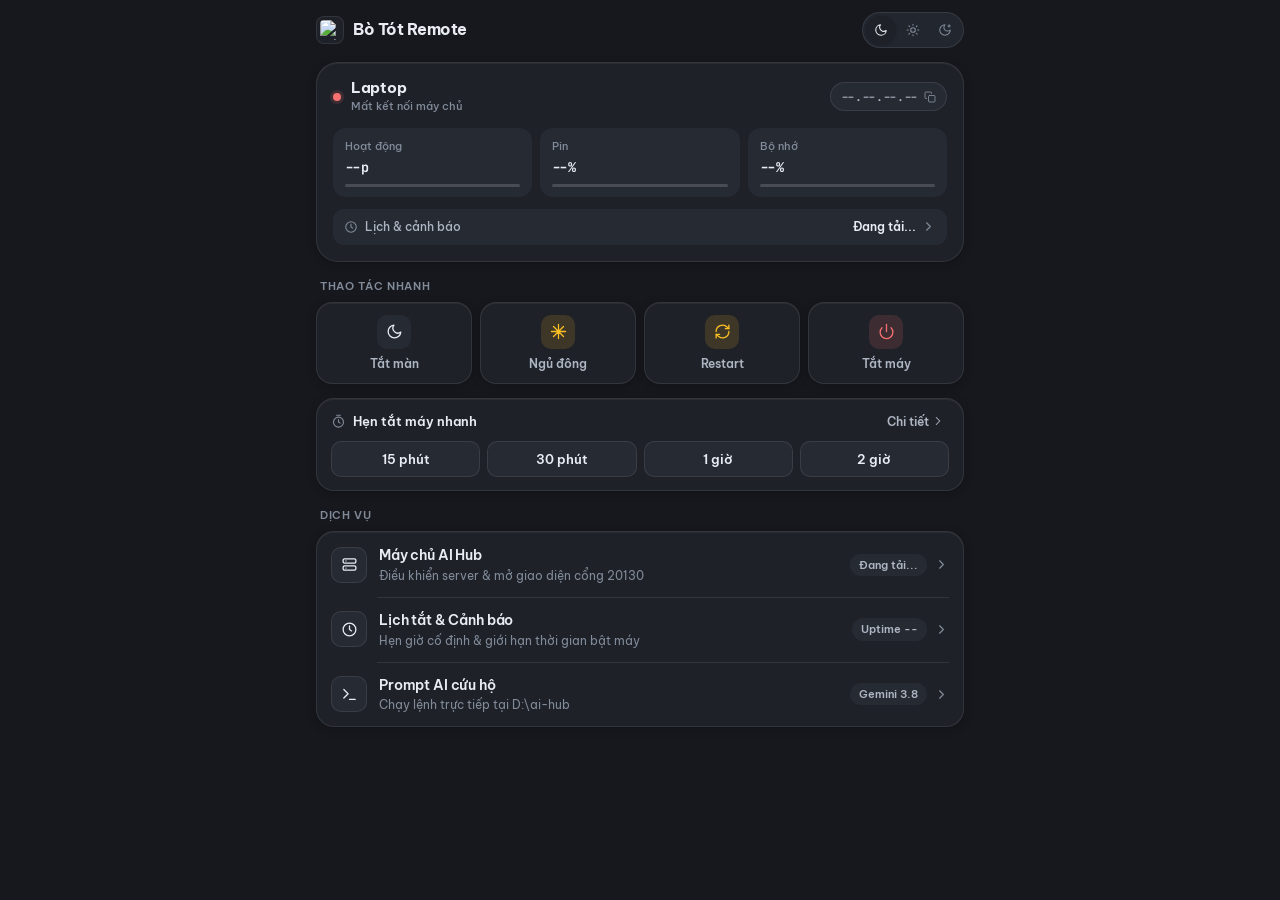
==== commit dd28b7ee: "feat(ai-remote): add sleep/hibernate/wake schedules and minimal WPF countdown popup" ====
--- a/ai-remote/public/index.html
+++ b/ai-remote/public/index.html
@@ -1843,11 +1843,11 @@
         </div>
         <span class="quick-tile-label">Tắt màn</span>
       </button>
-      <button type="button" class="quick-tile" onclick="systemAction('lock')">
+      <button type="button" class="quick-tile tone-warn" id="quick-sys-hibernate" onclick="confirmSystemAction('hibernate')">
         <div class="quick-tile-icon">
-          <svg class="icon" viewBox="0 0 24 24"><rect x="3" y="11" width="18" height="11" rx="2"/><path d="M7 11V7a5 5 0 0110 0v4"/></svg>
-        </div>
-        <span class="quick-tile-label">Khóa máy</span>
+          <svg class="icon" viewBox="0 0 24 24"><path d="M12 2v20M4.93 4.93l14.14 14.14M2 12h20M19.07 4.93L4.93 19.07"/></svg>
+        </div>
+        <span class="quick-tile-label">Ngủ đông</span>
       </button>
       <button type="button" class="quick-tile tone-warn" id="quick-sys-restart" onclick="confirmSystemAction('restart')">
         <div class="quick-tile-icon">
@@ -1943,10 +1943,128 @@
     <div class="page-header">
       <div>
         <h2 class="page-title">Hẹn giờ &amp; Cảnh báo</h2>
-        <p class="page-subtitle">Tự động tắt máy và theo dõi thời gian bật liên tục</p>
+        <p class="page-subtitle">Lịch tắt, ngủ, bật máy và cảnh báo bật lâu</p>
       </div>
       <span class="status-tag online" id="countdown-status-tag">Sẵn sàng</span>
     </div>
+
+    <!-- OVERVIEW: LỊCH ĐANG ĐẶT -->
+    <section class="section-card" id="schedule-overview">
+      <div class="section-header">
+        <div class="section-title-group">
+          <svg class="icon" viewBox="0 0 24 24"><rect x="3" y="4" width="18" height="18" rx="2"/><path d="M16 2v4M8 2v4M3 10h18"/></svg>
+          <span class="section-title">Lịch đang đặt</span>
+        </div>
+      </div>
+
+      <div class="form-row">
+        <div class="form-label-box">
+          <span class="form-label">Tắt / ngủ máy</span>
+        </div>
+        <span class="mono" id="overview-off" style="font-weight:600;">--</span>
+      </div>
+
+      <div class="form-row">
+        <div class="form-label-box">
+          <span class="form-label">Bật máy</span>
+        </div>
+        <span class="mono" id="overview-wake" style="font-weight:600;">--</span>
+      </div>
+
+      <div class="sub-hint" id="wake-warning" style="display:none;color:var(--amber);"></div>
+    </section>
+
+    <!-- CARD: LỊCH TẮT / NGỦ MÁY -->
+    <section class="section-card">
+      <div class="section-header">
+        <div class="section-title-group">
+          <svg class="icon" viewBox="0 0 24 24"><path d="M18.36 6.64a9 9 0 11-12.73 0"/><line x1="12" y1="2" x2="12" y2="12"/></svg>
+          <span class="section-title">Lịch tắt / ngủ máy</span>
+        </div>
+        <label class="switch-toggle" title="Bật/Tắt lịch tắt hoặc ngủ máy">
+          <input type="checkbox" id="cfg-daily-enabled" onchange="saveAllScheduleConfig()">
+          <span class="switch-slider"></span>
+        </label>
+      </div>
+
+      <div class="form-row">
+        <div class="form-label-box">
+          <span class="form-label">Giờ thực hiện</span>
+          <span class="form-desc">Giờ máy bắt đầu đếm ngược</span>
+        </div>
+        <input type="time" id="cfg-daily-time" class="form-input mono" value="23:30" onchange="saveAllScheduleConfig()">
+      </div>
+
+      <div class="form-row">
+        <div class="form-label-box">
+          <span class="form-label">Hành động</span>
+          <span class="form-desc">Đếm ngược 45 giây, có nút hủy</span>
+        </div>
+        <select id="cfg-daily-action" class="form-select" onchange="saveAllScheduleConfig()">
+          <option value="shutdown">Tắt máy</option>
+          <option value="sleep">Ngủ (Sleep)</option>
+          <option value="hibernate">Ngủ đông (Hibernate)</option>
+          <option value="restart">Khởi động lại</option>
+        </select>
+      </div>
+
+      <div class="form-row">
+        <div class="form-label-box">
+          <span class="form-label">Lặp lại</span>
+          <span class="form-desc">Hàng ngày hoặc chỉ 1 lần</span>
+        </div>
+        <select id="cfg-daily-repeat" class="form-select" onchange="saveAllScheduleConfig()">
+          <option value="daily">Mỗi ngày</option>
+          <option value="once">Chỉ 1 lần</option>
+        </select>
+      </div>
+
+      <div class="form-row">
+        <div class="form-label-box">
+          <span class="form-label">Đợi tác vụ AI hoàn tất</span>
+          <span class="form-desc">Trì hoãn khi AI Hub đang chạy</span>
+        </div>
+        <label class="switch-toggle">
+          <input type="checkbox" id="cfg-wait-ai" checked onchange="saveAllScheduleConfig()">
+          <span class="switch-slider"></span>
+        </label>
+      </div>
+    </section>
+
+    <!-- CARD: LỊCH BẬT MÁY -->
+    <section class="section-card">
+      <div class="section-header">
+        <div class="section-title-group">
+          <svg class="icon" viewBox="0 0 24 24"><circle cx="12" cy="12" r="4"/><path d="M12 2v2M12 20v2M4.93 4.93l1.41 1.41M17.66 17.66l1.41 1.41M2 12h2M20 12h2M4.93 19.07l1.41-1.41M17.66 6.34l1.41-1.41"/></svg>
+          <span class="section-title">Lịch bật máy</span>
+        </div>
+        <label class="switch-toggle" title="Bật/Tắt lịch bật máy">
+          <input type="checkbox" id="cfg-wake-enabled" onchange="saveAllScheduleConfig()">
+          <span class="switch-slider"></span>
+        </label>
+      </div>
+
+      <div class="form-row">
+        <div class="form-label-box">
+          <span class="form-label">Giờ bật</span>
+          <span class="form-desc">Đánh thức máy đang Sleep / Hibernate</span>
+        </div>
+        <input type="time" id="cfg-wake-time" class="form-input mono" value="07:00" onchange="saveAllScheduleConfig()">
+      </div>
+
+      <div class="form-row">
+        <div class="form-label-box">
+          <span class="form-label">Lặp lại</span>
+          <span class="form-desc">Hàng ngày hoặc chỉ 1 lần</span>
+        </div>
+        <select id="cfg-wake-repeat" class="form-select" onchange="saveAllScheduleConfig()">
+          <option value="daily">Mỗi ngày</option>
+          <option value="once">Chỉ 1 lần</option>
+        </select>
+      </div>
+
+      <div class="sub-hint">Cần cắm sạc. Máy tắt hẳn (Shutdown) không tự bật lại được. Khi cắm sạc, máy sẽ giữ thức sau khi bật.</div>
+    </section>
 
     <!-- CARD 1: HẸN GIỜ ĐẾM NGƯỢC -->
     <section class="section-card">
@@ -1984,6 +2102,8 @@
           <option value="restart">Khởi động lại</option>
           <option value="screen-off">Tắt màn hình</option>
           <option value="lock">Khóa máy</option>
+          <option value="sleep">Ngủ (Sleep)</option>
+          <option value="hibernate">Ngủ đông (Hibernate)</option>
         </select>
         <button type="button" class="btn-small-action" onclick="startCustomCountdown()">Đặt hẹn</button>
       </div>
@@ -2037,60 +2157,6 @@
       </div>
     </section>
 
-    <!-- CARD 3: LỊCH TẮT CỐ ĐỊNH -->
-    <section class="section-card">
-      <div class="section-header">
-        <div class="section-title-group">
-          <svg class="icon" viewBox="0 0 24 24"><rect x="3" y="4" width="18" height="18" rx="2"/><path d="M16 2v4M8 2v4M3 10h18"/></svg>
-          <span class="section-title">Lịch tắt cố định</span>
-        </div>
-        <label class="switch-toggle" title="Bật/Tắt lịch tắt cố định">
-          <input type="checkbox" id="cfg-daily-enabled" onchange="saveAllScheduleConfig()">
-          <span class="switch-slider"></span>
-        </label>
-      </div>
-
-      <div class="form-row">
-        <div class="form-label-box">
-          <span class="form-label">Giờ thực thi</span>
-          <span class="form-desc">Báo trước 5 phút trước khi chạy</span>
-        </div>
-        <input type="time" id="cfg-daily-time" class="form-input mono" value="23:30" onchange="saveAllScheduleConfig()">
-      </div>
-
-      <div class="form-row">
-        <div class="form-label-box">
-          <span class="form-label">Lặp lại</span>
-          <span class="form-desc">Hàng ngày hoặc chỉ 1 lần</span>
-        </div>
-        <select id="cfg-daily-repeat" class="form-select" onchange="saveAllScheduleConfig()">
-          <option value="daily">Mỗi ngày</option>
-          <option value="once">Chỉ 1 lần</option>
-        </select>
-      </div>
-
-      <div class="form-row">
-        <div class="form-label-box">
-          <span class="form-label">Hành động</span>
-          <span class="form-desc">Đếm ngược 45 giây an toàn</span>
-        </div>
-        <select id="cfg-daily-action" class="form-select" onchange="saveAllScheduleConfig()">
-          <option value="shutdown">Tắt máy</option>
-          <option value="restart">Khởi động lại</option>
-        </select>
-      </div>
-
-      <div class="form-row">
-        <div class="form-label-box">
-          <span class="form-label">Đợi tác vụ AI hoàn tất</span>
-          <span class="form-desc">Trì hoãn tắt khi AI Hub đang chạy</span>
-        </div>
-        <label class="switch-toggle">
-          <input type="checkbox" id="cfg-wait-ai" checked onchange="saveAllScheduleConfig()">
-          <span class="switch-slider"></span>
-        </label>
-      </div>
-    </section>
   </div>
 
   <!-- =============================================================
@@ -2171,6 +2237,26 @@
           <div>
             <div class="hw-text-title">Khởi động lại</div>
             <div class="hw-text-desc">Đếm ngược 30 giây có nút hủy</div>
+          </div>
+        </div>
+
+        <div class="hw-btn tone-warn" id="btn-sys-sleep" role="button" tabindex="0" onclick="confirmSystemAction('sleep')" onkeydown="if(event.key==='Enter'||event.key===' '){event.preventDefault();confirmSystemAction('sleep');}">
+          <div class="hw-icon-box">
+            <svg class="icon" viewBox="0 0 24 24"><path d="M21 12.79A9 9 0 1111.21 3 7 7 0 0021 12.79z"/><path d="M17 3v4M15 5h4"/></svg>
+          </div>
+          <div>
+            <div class="hw-text-title">Ngủ (Sleep)</div>
+            <div class="hw-text-desc">Đếm ngược 30 giây, bật lại nhanh</div>
+          </div>
+        </div>
+
+        <div class="hw-btn tone-warn" id="btn-sys-hibernate" role="button" tabindex="0" onclick="confirmSystemAction('hibernate')" onkeydown="if(event.key==='Enter'||event.key===' '){event.preventDefault();confirmSystemAction('hibernate');}">
+          <div class="hw-icon-box">
+            <svg class="icon" viewBox="0 0 24 24"><path d="M12 2v20M4.93 4.93l14.14 14.14M2 12h20M19.07 4.93L4.93 19.07"/></svg>
+          </div>
+          <div>
+            <div class="hw-text-title">Ngủ đông</div>
+            <div class="hw-text-desc">Đếm ngược 30 giây, không tốn pin</div>
           </div>
         </div>
 
@@ -2697,6 +2783,9 @@
           if (cfg.schedule.dailyRepeat) document.getElementById("cfg-daily-repeat").value = cfg.schedule.dailyRepeat;
           if (cfg.schedule.dailyAction) document.getElementById("cfg-daily-action").value = cfg.schedule.dailyAction;
           document.getElementById("cfg-wait-ai").checked = cfg.schedule.waitAiIdle !== false;
+          document.getElementById("cfg-wake-enabled").checked = Boolean(cfg.schedule.wakeEnabled);
+          if (cfg.schedule.wakeTime) document.getElementById("cfg-wake-time").value = cfg.schedule.wakeTime;
+          if (cfg.schedule.wakeRepeat) document.getElementById("cfg-wake-repeat").value = cfg.schedule.wakeRepeat;
         }
       } catch (_) {}
     }
@@ -2718,7 +2807,10 @@
           dailyTime: document.getElementById("cfg-daily-time").value || "23:30",
           dailyRepeat: document.getElementById("cfg-daily-repeat").value || "daily",
           dailyAction: document.getElementById("cfg-daily-action").value || "shutdown",
-          waitAiIdle: document.getElementById("cfg-wait-ai").checked
+          waitAiIdle: document.getElementById("cfg-wait-ai").checked,
+          wakeEnabled: document.getElementById("cfg-wake-enabled").checked,
+          wakeTime: document.getElementById("cfg-wake-time").value || "07:00",
+          wakeRepeat: document.getElementById("cfg-wake-repeat").value || "daily"
         }
       };
 
@@ -2799,11 +2891,43 @@
       shutdown: "Tắt máy",
       restart: "Khởi động lại",
       "screen-off": "Tắt màn hình",
-      lock: "Khóa máy"
+      lock: "Khóa máy",
+      sleep: "Ngủ (Sleep)",
+      hibernate: "Ngủ đông"
     };
+
+    function renderScheduleOverview(sch) {
+      const offEl = document.getElementById("overview-off");
+      const wakeEl = document.getElementById("overview-wake");
+      const warnEl = document.getElementById("wake-warning");
+      if (!offEl || !wakeEl) return;
+      const repeatText = (r) => (r === "once" ? "1 lần" : "mỗi ngày");
+      offEl.textContent = sch.dailyEnabled
+        ? `${COUNTDOWN_ACTION_LABELS[sch.dailyAction] || "Tắt máy"} lúc ${sch.dailyTime} · ${repeatText(sch.dailyRepeat)}`
+        : "Chưa đặt";
+      wakeEl.textContent = sch.wakeEnabled
+        ? `Bật lúc ${sch.wakeTime} · ${repeatText(sch.wakeRepeat)}`
+        : "Chưa đặt";
+      const sync = sch.wakeSync || {};
+      let warning = "";
+      if (sch.wakeEnabled) {
+        if (sync.ok === false) {
+          warning = "Không tạo được lịch bật máy trên Windows: " + (sync.message || "lỗi không rõ");
+        } else if (sync.timersAllowed === false) {
+          warning = "Windows chưa cho wake timer chạy đầy đủ khi cắm sạc (đang ở mức Important Only hoặc Tắt), máy có thể không tự bật.";
+        } else if (sch.dailyEnabled && sch.dailyAction === "shutdown") {
+          warning = "Lịch tắt đang là Tắt máy hẳn, máy sẽ không tự bật được. Hãy đổi sang Ngủ hoặc Ngủ đông.";
+        }
+      }
+      if (warnEl) {
+        warnEl.textContent = warning;
+        warnEl.style.display = warning ? "block" : "none";
+      }
+    }
 
     function applyScheduleStatusToUi(d) {
       if (!d) return;
+      renderScheduleOverview(d.schedule || {});
 
       const uptimeSec = d.uptimeSeconds || 0;
       const shortUp = formatShortUptime(uptimeSec);
@@ -2887,7 +3011,7 @@
         if (sch.dailyEnabled && sch.dailyTime) {
           if (summaryEl) {
             summaryEl.className = "status-sub-badge active-timer";
-            summaryEl.innerText = `Hẹn lúc ${sch.dailyTime}`;
+            summaryEl.innerText = `${COUNTDOWN_ACTION_LABELS[sch.dailyAction] || "Tắt máy"} lúc ${sch.dailyTime}`;
           }
           if (homeScheduleBadge) homeScheduleBadge.innerText = `Hẹn ${sch.dailyTime}`;
         } else if (d.uptimeAlert && d.uptimeAlert.enabled) {
@@ -3028,23 +3152,26 @@
         const btnSysShutdown = document.getElementById("btn-sys-shutdown");
         const quickRestart = document.getElementById("quick-sys-restart");
         const quickShutdown = document.getElementById("quick-sys-shutdown");
+        const quickHibernate = document.getElementById("quick-sys-hibernate");
 
         if (d.shutdownState && d.shutdownState.active) {
           hud.style.display = "block";
           document.getElementById("emergency-label").innerText =
-            d.shutdownState.type === "restart" ? "Đang chờ khởi động lại" : "Đang chờ tắt máy";
+            ({ restart: "Đang chờ khởi động lại", sleep: "Đang chờ vào chế độ ngủ", hibernate: "Đang chờ ngủ đông" })[d.shutdownState.type] || "Đang chờ tắt máy";
           document.getElementById("emergency-countdown").innerText = `${d.shutdownState.secondsLeft}s`;
 
           btnSysRestart.classList.add("disabled");
           btnSysShutdown.classList.add("disabled");
           if (quickRestart) quickRestart.classList.add("disabled");
           if (quickShutdown) quickShutdown.classList.add("disabled");
+          if (quickHibernate) quickHibernate.classList.add("disabled");
         } else {
           hud.style.display = "none";
           btnSysRestart.classList.remove("disabled");
           btnSysShutdown.classList.remove("disabled");
           if (quickRestart) quickRestart.classList.remove("disabled");
           if (quickShutdown) quickShutdown.classList.remove("disabled");
+          if (quickHibernate) quickHibernate.classList.remove("disabled");
         }
       } catch {
         setConnectionState(false);
@@ -3128,17 +3255,15 @@
     }
 
     function confirmSystemAction(type) {
-      const isShutdown = type === "shutdown";
+      const cfg = POWER_CONFIRM[type] || POWER_CONFIRM.shutdown;
       const hostName = document.getElementById("host-name")?.innerText || "Laptop";
       openConfirmModal({
-        title: isShutdown ? "Tắt máy laptop?" : "Khởi động lại laptop?",
-        description: isShutdown
-          ? "Hệ thống sẽ bắt đầu đếm ngược 30 giây trước khi tắt hoàn toàn. Bạn luôn có thể bấm Hủy lệnh."
-          : "Hệ thống sẽ bắt đầu đếm ngược 30 giây trước khi khởi động lại. Bạn luôn có thể bấm Hủy lệnh.",
-        confirmText: isShutdown ? "Tắt máy" : "Khởi động lại",
+        title: cfg.title,
+        description: cfg.description,
+        confirmText: cfg.confirmText,
         badge: "Đếm ngược an toàn 30s",
-        tone: isShutdown ? "danger" : "warning",
-        icon: isShutdown ? "power" : "restart",
+        tone: cfg.tone,
+        icon: cfg.icon,
         meta: [
           ["Thiết bị", hostName],
           ["Thời gian chờ", "30 giây · Có nút hủy"]
@@ -3152,6 +3277,29 @@
         }).then(r => r.json()).then(d => { showToast(d.message); pullStatus(); });
       });
     }
+
+    const POWER_CONFIRM = {
+      shutdown: {
+        title: "Tắt máy laptop?",
+        description: "Hệ thống sẽ bắt đầu đếm ngược 30 giây trước khi tắt hoàn toàn. Bạn luôn có thể bấm Hủy lệnh.",
+        confirmText: "Tắt máy", tone: "danger", icon: "power"
+      },
+      restart: {
+        title: "Khởi động lại laptop?",
+        description: "Hệ thống sẽ bắt đầu đếm ngược 30 giây trước khi khởi động lại. Bạn luôn có thể bấm Hủy lệnh.",
+        confirmText: "Khởi động lại", tone: "warning", icon: "restart"
+      },
+      sleep: {
+        title: "Cho laptop ngủ (Sleep)?",
+        description: "Máy sẽ vào chế độ Sleep sau 30 giây. AI Hub và tác vụ nền tạm dừng. Bật lại bằng nút nguồn hoặc lịch bật máy.",
+        confirmText: "Ngủ", tone: "warning", icon: "moon"
+      },
+      hibernate: {
+        title: "Cho laptop ngủ đông (Hibernate)?",
+        description: "Máy sẽ lưu phiên làm việc và tắt nguồn sau 30 giây. AI Hub và tác vụ nền tạm dừng. Bật lại bằng nút nguồn hoặc lịch bật máy.",
+        confirmText: "Ngủ đông", tone: "warning", icon: "moon"
+      }
+    };
 
     async function abortShutdownCmd() {
       try {
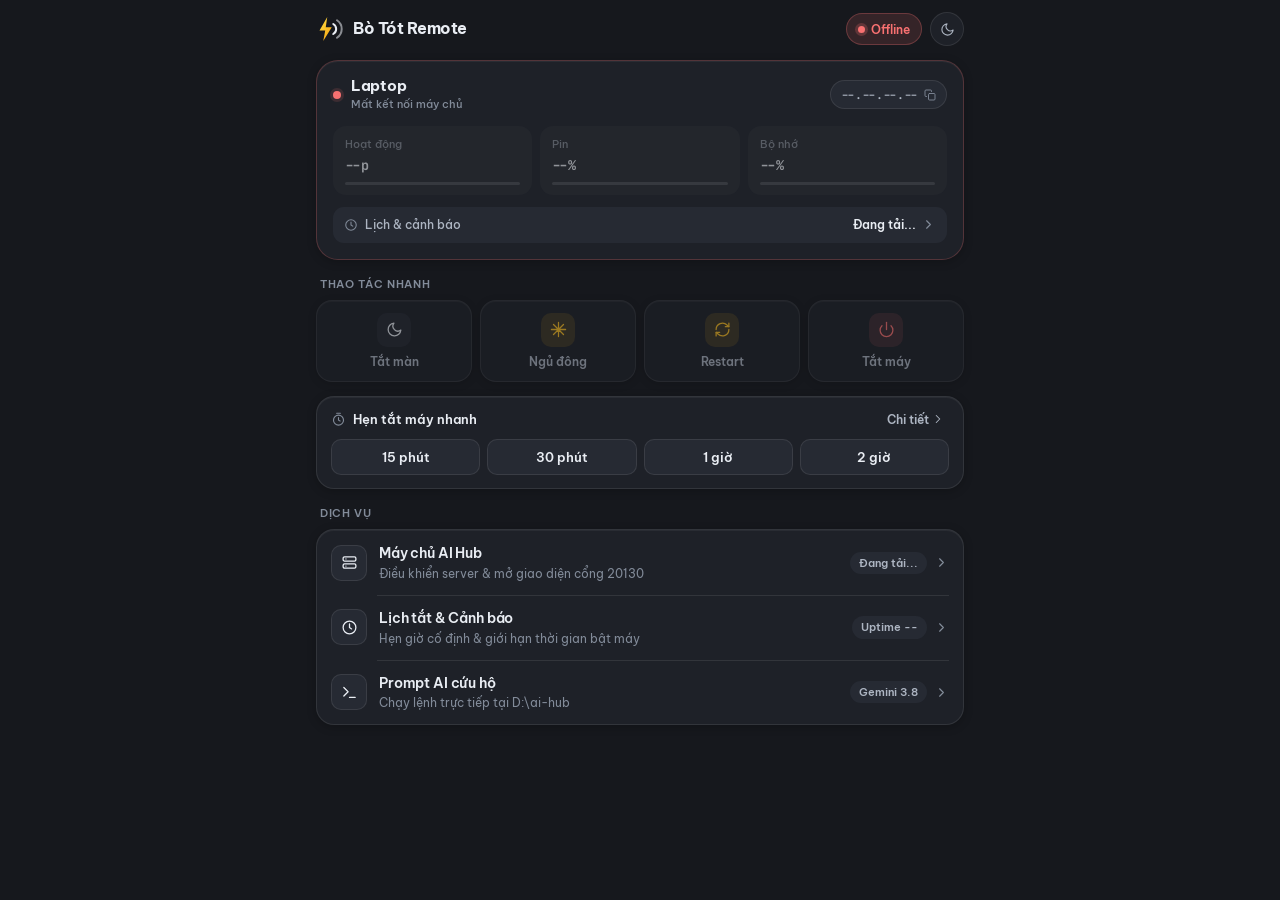
==== commit 0566649a: "feat(ai-remote): refresh bolt-signal logo, charging icon, and mobile alarm-style UI/UX" ====
--- a/ai-remote/public/index.html
+++ b/ai-remote/public/index.html
@@ -12,10 +12,10 @@
   <meta http-equiv="Pragma" content="no-cache">
   <meta http-equiv="Expires" content="0">
 
-  <link rel="manifest" href="/manifest.json?v=21">
-  <link rel="icon" type="image/png" sizes="192x192" href="/icon-192.png?v=21">
-  <link rel="icon" type="image/svg+xml" href="/icon.svg?v=21">
-  <link rel="apple-touch-icon" href="/icon-192.png?v=21">
+  <link rel="manifest" href="/manifest.json?v=25">
+  <link rel="icon" type="image/png" sizes="192x192" href="/icon-192.png?v=25">
+  <link rel="icon" type="image/svg+xml" href="/icon.svg?v=25">
+  <link rel="apple-touch-icon" href="/icon-192.png?v=25">
   <title>Bò Tót Remote</title>
 
   <link rel="preconnect" href="https://fonts.googleapis.com">
@@ -204,11 +204,8 @@
     .brand-logo {
       width: 28px;
       height: 28px;
-      border-radius: 8px;
-      background: var(--card-bg);
-      border: 1px solid var(--border);
-      padding: 3px;
-      object-fit: contain;
+      display: block;
+      flex-shrink: 0;
     }
 
     .brand-texts h1 {
@@ -218,34 +215,260 @@
       line-height: 1.15;
     }
 
-    .theme-seg {
+    .top-actions {
       display: inline-flex;
       align-items: center;
-      background: var(--seg-bg);
+      gap: 8px;
+      flex-shrink: 0;
+    }
+
+    .conn-pill {
+      display: inline-flex;
+      align-items: center;
+      gap: 6px;
+      height: 32px;
+      padding: 0 11px;
+      border-radius: 999px;
+      background: var(--card-bg);
       border: 1px solid var(--border);
+      font-size: 11.5px;
+      font-weight: 600;
+      color: var(--text-sub);
+      cursor: pointer;
+      user-select: none;
+      transition: background 0.16s ease, border-color 0.16s ease, color 0.16s ease, transform 0.12s ease;
+    }
+
+    .conn-pill:active { transform: scale(0.95); background: var(--card-hover); }
+
+    .conn-pill-dot {
+      width: 7px;
+      height: 7px;
       border-radius: 999px;
-      padding: 3px;
-      gap: 2px;
-    }
-
-    .theme-btn {
-      width: 30px;
-      height: 28px;
+      background: var(--emerald);
+      box-shadow: 0 0 0 3px var(--emerald-bg);
+      flex-shrink: 0;
+    }
+
+    .conn-pill.offline {
+      color: var(--rose);
+      border-color: rgba(248, 113, 113, 0.28);
+      background: var(--rose-bg);
+    }
+
+    .conn-pill.offline .conn-pill-dot {
+      background: var(--rose);
+      box-shadow: 0 0 0 3px rgba(248, 113, 113, 0.22);
+    }
+
+    .conn-pill.syncing .conn-pill-dot {
+      background: var(--amber);
+      box-shadow: 0 0 0 3px var(--amber-bg);
+    }
+
+    .theme-cycle-btn {
+      width: 34px;
+      height: 34px;
       border-radius: 999px;
+      background: var(--card-bg);
+      border: 1px solid var(--border);
+      color: var(--text-sub);
+      display: inline-flex;
+      align-items: center;
+      justify-content: center;
+      transition: background 0.16s ease, color 0.16s ease, transform 0.12s ease;
+    }
+
+    .theme-cycle-btn:active { transform: scale(0.93); background: var(--card-hover); color: var(--text-main); }
+    .theme-cycle-btn .icon { width: 15px; height: 15px; }
+
+    /* Pull-to-Refresh indicator */
+    .ptr-indicator {
+      position: fixed;
+      top: 10px;
+      left: 50%;
+      transform: translate(-50%, -64px);
+      z-index: 95;
+      display: inline-flex;
+      align-items: center;
+      gap: 7px;
+      padding: 7px 14px;
+      border-radius: 999px;
+      background: var(--card-bg);
+      border: 1px solid var(--border-strong);
+      box-shadow: var(--shadow-float);
+      color: var(--text-main);
+      font-size: 12px;
+      font-weight: 600;
+      pointer-events: none;
+      opacity: 0;
+      transition: transform 0.18s ease, opacity 0.18s ease;
+    }
+
+    .ptr-indicator.visible { opacity: 1; }
+    .ptr-indicator .icon { width: 14px; height: 14px; color: var(--amber); transition: transform 0.18s ease; }
+    .ptr-indicator.ready .icon { transform: rotate(180deg); }
+    .ptr-indicator.loading .icon { animation: ptrSpin 0.8s linear infinite; }
+    @keyframes ptrSpin { to { transform: rotate(360deg); } }
+
+    /* Offline visual state */
+    body.is-offline .status-card {
+      border-color: rgba(248, 113, 113, 0.24);
+    }
+    body.is-offline .status-metrics {
+      opacity: 0.56;
+      filter: grayscale(0.35);
+    }
+    body.is-offline .quick-power-grid {
+      opacity: 0.58;
+    }
+
+    /* Smooth tab view transition */
+    @keyframes viewFadeIn {
+      from { opacity: 0; transform: translateY(5px); }
+      to { opacity: 1; transform: translateY(0); }
+    }
+    .app-view.active {
+      animation: viewFadeIn 0.18s ease-out;
+    }
+
+    /* Alarm-Clock Style Schedule Cards */
+    .alarm-grid {
+      display: grid;
+      grid-template-columns: 1fr;
+      gap: 10px;
+      margin-bottom: 12px;
+    }
+
+    .alarm-card {
+      background: var(--card-bg);
+      border: 1px solid var(--border);
+      border-radius: var(--radius-lg);
+      padding: 15px 16px 14px;
+      box-shadow: var(--hairline-top), var(--card-shadow);
+      cursor: pointer;
+      transition: border-color 0.18s ease, background 0.18s ease, transform 0.12s ease;
+      user-select: none;
+    }
+
+    .alarm-card:active { transform: scale(0.985); }
+
+    .alarm-card.enabled {
+      border-color: rgba(251, 191, 36, 0.34);
+    }
+
+    .alarm-card.enabled.wake-card {
+      border-color: rgba(52, 211, 153, 0.34);
+    }
+
+    .alarm-card-top {
+      display: flex;
+      align-items: center;
+      justify-content: space-between;
+      gap: 10px;
+      margin-bottom: 6px;
+    }
+
+    .alarm-card-label {
+      display: inline-flex;
+      align-items: center;
+      gap: 7px;
+      font-size: 12.5px;
+      font-weight: 600;
+      color: var(--text-sub);
+    }
+
+    .alarm-card-label .icon {
+      width: 15px;
+      height: 15px;
+      color: var(--amber);
+    }
+
+    .alarm-card.wake-card .alarm-card-label .icon {
+      color: var(--emerald);
+    }
+
+    .alarm-card-main {
+      display: flex;
+      align-items: baseline;
+      justify-content: space-between;
+      gap: 10px;
+    }
+
+    .alarm-clock {
+      font-family: var(--mono);
+      font-size: 32px;
+      font-weight: 700;
+      letter-spacing: -0.04em;
+      line-height: 1.08;
       color: var(--text-dim);
+      font-variant-numeric: tabular-nums;
+      transition: color 0.18s ease;
+    }
+
+    .alarm-card.enabled .alarm-clock {
+      color: var(--text-main);
+    }
+
+    .alarm-edit-cue {
       display: inline-flex;
       align-items: center;
-      justify-content: center;
-      transition: background 0.16s ease, color 0.16s ease, box-shadow 0.16s ease;
-    }
-
-    .theme-btn .icon { width: 14px; height: 14px; }
-
-    .theme-btn.active {
-      background: var(--card-bg);
-      color: var(--text-main);
-      box-shadow: 0 1px 3px rgba(0, 0, 0, 0.18);
-    }
+      gap: 3px;
+      font-size: 11.5px;
+      font-weight: 600;
+      color: var(--text-dim);
+    }
+
+    .alarm-edit-cue .icon { width: 14px; height: 14px; }
+
+    .alarm-meta {
+      margin-top: 6px;
+      font-size: 12px;
+      color: var(--text-sub);
+      display: flex;
+      align-items: center;
+      gap: 6px;
+      flex-wrap: wrap;
+    }
+
+    .alarm-card:not(.enabled) .alarm-meta {
+      color: var(--text-dim);
+    }
+
+    .alarm-warning-box {
+      display: none;
+      margin-bottom: 12px;
+      padding: 10px 13px;
+      border-radius: var(--radius-md);
+      background: var(--amber-bg);
+      border: 1px solid rgba(251, 191, 36, 0.28);
+      color: var(--amber);
+      font-size: 12px;
+      line-height: 1.45;
+      font-weight: 500;
+    }
+
+    .schedule-sheet-body {
+      padding: 6px 18px 18px;
+    }
+
+    .schedule-sheet-body .form-row:first-child {
+      padding-top: 6px;
+    }
+
+    .schedule-sheet-done {
+      width: 100%;
+      margin-top: 14px;
+      height: 44px;
+      border-radius: 12px;
+      background: var(--primary);
+      color: var(--primary-fg);
+      font-size: 14px;
+      font-weight: 700;
+      transition: transform 0.12s ease, opacity 0.15s ease;
+    }
+
+    .schedule-sheet-done:active { transform: scale(0.98); }
 
     /* Compact telemetry strip when on sub-tabs (saves ~160px on phone!) */
     .compact-status-bar {
@@ -1702,30 +1925,44 @@
 
     .toast-popup.visible { opacity: 1; transform: translate(-50%, 0); }
   </style>
-  <link rel="stylesheet" href="/mobile.css?v=21">
+  <link rel="stylesheet" href="/mobile.css?v=22">
 </head>
 <body data-view="home">
 
   <!-- TOAST -->
   <div class="toast-popup" id="toast" role="status" aria-live="polite">Thông báo</div>
+
+  <!-- PULL TO REFRESH -->
+  <div class="ptr-indicator" id="ptr-indicator" aria-hidden="true">
+    <svg class="icon" viewBox="0 0 24 24"><path d="M21 12a9 9 0 11-2.64-6.36"/><path d="M21 3v6h-6"/></svg>
+    <span id="ptr-label">Kéo xuống để làm mới</span>
+  </div>
 
   <!-- TOP BAR -->
   <header class="top-bar">
     <div class="brand-title-box" onclick="switchView('home')">
-      <img src="/icon.svg?v=21" alt="Bò Tót" class="brand-logo">
+      <svg class="brand-logo" viewBox="16 16 224 224" role="img" aria-label="Bò Tót">
+        <defs>
+          <linearGradient id="brandBoltGrad" x1="0" y1="0" x2="1" y2="1">
+            <stop offset="0%" stop-color="#FDE047"/>
+            <stop offset="100%" stop-color="#F59E0B"/>
+          </linearGradient>
+        </defs>
+        <path d="M 106 32 L 44 140 L 90 140 L 74 224 L 142 114 L 94 114 Z" fill="url(#brandBoltGrad)"/>
+        <path d="M 154 88 A 46 46 0 0 1 154 168" fill="none" stroke="var(--text-main)" stroke-width="16" stroke-linecap="round"/>
+        <path d="M 184 58 A 84 84 0 0 1 184 198" fill="none" stroke="var(--text-main)" stroke-width="16" stroke-linecap="round" opacity="0.55"/>
+      </svg>
       <div class="brand-texts">
         <h1>Bò Tót Remote</h1>
       </div>
     </div>
-    <div class="theme-seg" role="group" aria-label="Chế độ hiển thị">
-      <button type="button" class="theme-btn active" id="btn-dark" onclick="setAppTheme('dark')" title="Tối" aria-label="Chế độ tối">
+    <div class="top-actions">
+      <button type="button" class="conn-pill" id="top-conn-pill" onclick="manualRefreshStatus()" title="Chạm để làm mới trạng thái">
+        <span class="conn-pill-dot" aria-hidden="true"></span>
+        <span id="top-conn-label">Đang nối</span>
+      </button>
+      <button type="button" class="theme-cycle-btn" id="theme-cycle-btn" onclick="cycleAppTheme()" title="Đổi giao diện (Tối / Sáng / Ấm)" aria-label="Đổi giao diện">
         <svg class="icon" viewBox="0 0 24 24"><path d="M21 12.79A9 9 0 1111.21 3 7 7 0 0021 12.79z"/></svg>
-      </button>
-      <button type="button" class="theme-btn" id="btn-light" onclick="setAppTheme('light')" title="Sáng" aria-label="Chế độ sáng">
-        <svg class="icon" viewBox="0 0 24 24"><circle cx="12" cy="12" r="4"/><path d="M12 2v2M12 20v2M4.93 4.93l1.41 1.41M17.66 17.66l1.41 1.41M2 12h2M20 12h2M6.34 17.66l-1.41 1.41M19.07 4.93l-1.41 1.41"/></svg>
-      </button>
-      <button type="button" class="theme-btn" id="btn-warm" onclick="setAppTheme('warm')" title="Ấm" aria-label="Chế độ ấm">
-        <svg class="icon" viewBox="0 0 24 24"><path d="M12 3a6 6 0 009 9 9 9 0 11-9-9z"/><path d="M19 3v4M21 5h-4"/></svg>
       </button>
     </div>
   </header>
@@ -1948,123 +2185,46 @@
       <span class="status-tag online" id="countdown-status-tag">Sẵn sàng</span>
     </div>
 
-    <!-- OVERVIEW: LỊCH ĐANG ĐẶT -->
-    <section class="section-card" id="schedule-overview">
-      <div class="section-header">
-        <div class="section-title-group">
-          <svg class="icon" viewBox="0 0 24 24"><rect x="3" y="4" width="18" height="18" rx="2"/><path d="M16 2v4M8 2v4M3 10h18"/></svg>
-          <span class="section-title">Lịch đang đặt</span>
-        </div>
-      </div>
-
-      <div class="form-row">
-        <div class="form-label-box">
-          <span class="form-label">Tắt / ngủ máy</span>
-        </div>
-        <span class="mono" id="overview-off" style="font-weight:600;">--</span>
-      </div>
-
-      <div class="form-row">
-        <div class="form-label-box">
-          <span class="form-label">Bật máy</span>
-        </div>
-        <span class="mono" id="overview-wake" style="font-weight:600;">--</span>
-      </div>
-
-      <div class="sub-hint" id="wake-warning" style="display:none;color:var(--amber);"></div>
-    </section>
-
-    <!-- CARD: LỊCH TẮT / NGỦ MÁY -->
-    <section class="section-card">
-      <div class="section-header">
-        <div class="section-title-group">
-          <svg class="icon" viewBox="0 0 24 24"><path d="M18.36 6.64a9 9 0 11-12.73 0"/><line x1="12" y1="2" x2="12" y2="12"/></svg>
-          <span class="section-title">Lịch tắt / ngủ máy</span>
-        </div>
-        <label class="switch-toggle" title="Bật/Tắt lịch tắt hoặc ngủ máy">
-          <input type="checkbox" id="cfg-daily-enabled" onchange="saveAllScheduleConfig()">
-          <span class="switch-slider"></span>
-        </label>
-      </div>
-
-      <div class="form-row">
-        <div class="form-label-box">
-          <span class="form-label">Giờ thực hiện</span>
-          <span class="form-desc">Giờ máy bắt đầu đếm ngược</span>
-        </div>
-        <input type="time" id="cfg-daily-time" class="form-input mono" value="23:30" onchange="saveAllScheduleConfig()">
-      </div>
-
-      <div class="form-row">
-        <div class="form-label-box">
-          <span class="form-label">Hành động</span>
-          <span class="form-desc">Đếm ngược 45 giây, có nút hủy</span>
-        </div>
-        <select id="cfg-daily-action" class="form-select" onchange="saveAllScheduleConfig()">
-          <option value="shutdown">Tắt máy</option>
-          <option value="sleep">Ngủ (Sleep)</option>
-          <option value="hibernate">Ngủ đông (Hibernate)</option>
-          <option value="restart">Khởi động lại</option>
-        </select>
-      </div>
-
-      <div class="form-row">
-        <div class="form-label-box">
-          <span class="form-label">Lặp lại</span>
-          <span class="form-desc">Hàng ngày hoặc chỉ 1 lần</span>
-        </div>
-        <select id="cfg-daily-repeat" class="form-select" onchange="saveAllScheduleConfig()">
-          <option value="daily">Mỗi ngày</option>
-          <option value="once">Chỉ 1 lần</option>
-        </select>
-      </div>
-
-      <div class="form-row">
-        <div class="form-label-box">
-          <span class="form-label">Đợi tác vụ AI hoàn tất</span>
-          <span class="form-desc">Trì hoãn khi AI Hub đang chạy</span>
-        </div>
-        <label class="switch-toggle">
-          <input type="checkbox" id="cfg-wait-ai" checked onchange="saveAllScheduleConfig()">
-          <span class="switch-slider"></span>
-        </label>
-      </div>
-    </section>
-
-    <!-- CARD: LỊCH BẬT MÁY -->
-    <section class="section-card">
-      <div class="section-header">
-        <div class="section-title-group">
-          <svg class="icon" viewBox="0 0 24 24"><circle cx="12" cy="12" r="4"/><path d="M12 2v2M12 20v2M4.93 4.93l1.41 1.41M17.66 17.66l1.41 1.41M2 12h2M20 12h2M4.93 19.07l1.41-1.41M17.66 6.34l1.41-1.41"/></svg>
-          <span class="section-title">Lịch bật máy</span>
-        </div>
-        <label class="switch-toggle" title="Bật/Tắt lịch bật máy">
-          <input type="checkbox" id="cfg-wake-enabled" onchange="saveAllScheduleConfig()">
-          <span class="switch-slider"></span>
-        </label>
-      </div>
-
-      <div class="form-row">
-        <div class="form-label-box">
-          <span class="form-label">Giờ bật</span>
-          <span class="form-desc">Đánh thức máy đang Sleep / Hibernate</span>
-        </div>
-        <input type="time" id="cfg-wake-time" class="form-input mono" value="07:00" onchange="saveAllScheduleConfig()">
-      </div>
-
-      <div class="form-row">
-        <div class="form-label-box">
-          <span class="form-label">Lặp lại</span>
-          <span class="form-desc">Hàng ngày hoặc chỉ 1 lần</span>
-        </div>
-        <select id="cfg-wake-repeat" class="form-select" onchange="saveAllScheduleConfig()">
-          <option value="daily">Mỗi ngày</option>
-          <option value="once">Chỉ 1 lần</option>
-        </select>
-      </div>
-
-      <div class="sub-hint">Cần cắm sạc. Máy tắt hẳn (Shutdown) không tự bật lại được. Khi cắm sạc, máy sẽ giữ thức sau khi bật.</div>
-    </section>
+    <!-- ALARM-STYLE SCHEDULE CARDS -->
+    <div class="alarm-grid" id="schedule-overview">
+      <div class="alarm-card" id="alarm-card-daily" onclick="openScheduleSheet('daily')" role="button" tabindex="0">
+        <div class="alarm-card-top">
+          <div class="alarm-card-label">
+            <svg class="icon" viewBox="0 0 24 24"><path d="M18.36 6.64a9 9 0 11-12.73 0"/><line x1="12" y1="2" x2="12" y2="12"/></svg>
+            <span>Tắt / Ngủ máy</span>
+          </div>
+          <label class="switch-toggle" onclick="event.stopPropagation()" title="Bật/Tắt lịch tắt hoặc ngủ máy">
+            <input type="checkbox" id="cfg-daily-enabled" onchange="saveAllScheduleConfig()">
+            <span class="switch-slider"></span>
+          </label>
+        </div>
+        <div class="alarm-card-main">
+          <div class="alarm-clock" id="alarm-daily-time">23:30</div>
+          <span class="alarm-edit-cue">Chỉnh sửa <svg class="icon" viewBox="0 0 24 24"><path d="M9 18l6-6-6-6"/></svg></span>
+        </div>
+        <div class="alarm-meta" id="alarm-daily-meta">Chưa bật · Chạm để cài đặt</div>
+      </div>
+
+      <div class="alarm-card wake-card" id="alarm-card-wake" onclick="openScheduleSheet('wake')" role="button" tabindex="0">
+        <div class="alarm-card-top">
+          <div class="alarm-card-label">
+            <svg class="icon" viewBox="0 0 24 24"><circle cx="12" cy="12" r="4"/><path d="M12 2v2M12 20v2M4.93 4.93l1.41 1.41M17.66 17.66l1.41 1.41M2 12h2M20 12h2M4.93 19.07l1.41-1.41M17.66 6.34l1.41-1.41"/></svg>
+            <span>Bật máy tự động</span>
+          </div>
+          <label class="switch-toggle" onclick="event.stopPropagation()" title="Bật/Tắt lịch bật máy">
+            <input type="checkbox" id="cfg-wake-enabled" onchange="saveAllScheduleConfig()">
+            <span class="switch-slider"></span>
+          </label>
+        </div>
+        <div class="alarm-card-main">
+          <div class="alarm-clock" id="alarm-wake-time">07:00</div>
+          <span class="alarm-edit-cue">Chỉnh sửa <svg class="icon" viewBox="0 0 24 24"><path d="M9 18l6-6-6-6"/></svg></span>
+        </div>
+        <div class="alarm-meta" id="alarm-wake-meta">Chưa bật · Đánh thức từ Sleep / Hibernate</div>
+      </div>
+    </div>
+
+    <div class="alarm-warning-box" id="wake-warning"></div>
 
     <!-- CARD 1: HẸN GIỜ ĐẾM NGƯỢC -->
     <section class="section-card">
@@ -2376,21 +2536,142 @@
     </div>
   </div>
 
+  <!-- =============================================================
+       BOTTOM SHEET: CÀI ĐẶT LỊCH TẮT / NGỦ MÁY
+       ============================================================= -->
+  <div class="modal-overlay" id="daily-schedule-modal" role="dialog" aria-modal="true" aria-labelledby="daily-sheet-title" onclick="closeScheduleSheet('daily')">
+    <div class="modal-dialog" id="daily-schedule-dialog" onclick="event.stopPropagation()">
+      <div class="sheet-handle-zone" aria-hidden="true"><div class="sheet-handle"></div></div>
+      <div class="modal-header">
+        <div class="modal-title-box">
+          <span class="modal-title" id="daily-sheet-title">Lịch tắt / ngủ máy</span>
+          <span class="modal-subtitle">Đếm ngược 45 giây trên laptop, có nút hủy</span>
+        </div>
+        <button type="button" class="modal-close-btn" onclick="closeScheduleSheet('daily')" aria-label="Đóng">
+          <svg class="icon" style="width:16px;height:16px;" viewBox="0 0 24 24"><path d="M18 6L6 18M6 6l12 12"/></svg>
+        </button>
+      </div>
+      <div class="schedule-sheet-body">
+        <div class="form-row">
+          <div class="form-label-box">
+            <span class="form-label">Giờ thực hiện</span>
+            <span class="form-desc">Giờ máy bắt đầu đếm ngược</span>
+          </div>
+          <input type="time" id="cfg-daily-time" class="form-input mono" value="23:30" onchange="saveAllScheduleConfig()">
+        </div>
+        <div class="form-row">
+          <div class="form-label-box">
+            <span class="form-label">Hành động</span>
+            <span class="form-desc">Khuyên dùng Ngủ đông nếu có hẹn bật máy</span>
+          </div>
+          <select id="cfg-daily-action" class="form-select" onchange="saveAllScheduleConfig()">
+            <option value="shutdown">Tắt máy</option>
+            <option value="sleep">Ngủ (Sleep)</option>
+            <option value="hibernate">Ngủ đông (Hibernate)</option>
+            <option value="restart">Khởi động lại</option>
+          </select>
+        </div>
+        <div class="form-row">
+          <div class="form-label-box">
+            <span class="form-label">Lặp lại</span>
+            <span class="form-desc">Hàng ngày hoặc chỉ 1 lần</span>
+          </div>
+          <select id="cfg-daily-repeat" class="form-select" onchange="saveAllScheduleConfig()">
+            <option value="daily">Mỗi ngày</option>
+            <option value="once">Chỉ 1 lần</option>
+          </select>
+        </div>
+        <div class="form-row">
+          <div class="form-label-box">
+            <span class="form-label">Đợi tác vụ AI hoàn tất</span>
+            <span class="form-desc">Trì hoãn khi AI Hub đang chạy</span>
+          </div>
+          <label class="switch-toggle">
+            <input type="checkbox" id="cfg-wait-ai" checked onchange="saveAllScheduleConfig()">
+            <span class="switch-slider"></span>
+          </label>
+        </div>
+        <button type="button" class="schedule-sheet-done" onclick="closeScheduleSheet('daily')">Xong</button>
+      </div>
+    </div>
+  </div>
+
+  <!-- =============================================================
+       BOTTOM SHEET: CÀI ĐẶT LỊCH BẬT MÁY
+       ============================================================= -->
+  <div class="modal-overlay" id="wake-schedule-modal" role="dialog" aria-modal="true" aria-labelledby="wake-sheet-title" onclick="closeScheduleSheet('wake')">
+    <div class="modal-dialog" id="wake-schedule-dialog" onclick="event.stopPropagation()">
+      <div class="sheet-handle-zone" aria-hidden="true"><div class="sheet-handle"></div></div>
+      <div class="modal-header">
+        <div class="modal-title-box">
+          <span class="modal-title" id="wake-sheet-title">Lịch bật máy tự động</span>
+          <span class="modal-subtitle">Đánh thức laptop đang Sleep hoặc Hibernate</span>
+        </div>
+        <button type="button" class="modal-close-btn" onclick="closeScheduleSheet('wake')" aria-label="Đóng">
+          <svg class="icon" style="width:16px;height:16px;" viewBox="0 0 24 24"><path d="M18 6L6 18M6 6l12 12"/></svg>
+        </button>
+      </div>
+      <div class="schedule-sheet-body">
+        <div class="form-row">
+          <div class="form-label-box">
+            <span class="form-label">Giờ bật máy</span>
+            <span class="form-desc">Windows sẽ tự đánh thức đúng giờ</span>
+          </div>
+          <input type="time" id="cfg-wake-time" class="form-input mono" value="07:00" onchange="saveAllScheduleConfig()">
+        </div>
+        <div class="form-row">
+          <div class="form-label-box">
+            <span class="form-label">Lặp lại</span>
+            <span class="form-desc">Hàng ngày hoặc chỉ 1 lần</span>
+          </div>
+          <select id="cfg-wake-repeat" class="form-select" onchange="saveAllScheduleConfig()">
+            <option value="daily">Mỗi ngày</option>
+            <option value="once">Chỉ 1 lần</option>
+          </select>
+        </div>
+        <div class="sub-hint" style="margin-top:8px;">Cần cắm sạc. Máy tắt hẳn (Shutdown) không tự bật lại được. Khi cắm sạc, máy sẽ giữ thức sau khi bật.</div>
+        <button type="button" class="schedule-sheet-done" onclick="closeScheduleSheet('wake')">Xong</button>
+      </div>
+    </div>
+  </div>
+
   <script>
     // =============================================================
-    // 1. THEME MANAGEMENT (DARK / LIGHT / WARM)
+    // 1. THEME MANAGEMENT (DARK / LIGHT / WARM — SINGLE CYCLE BUTTON)
     // =============================================================
+    const THEME_ORDER = ["dark", "light", "warm"];
     const THEME_META_COLORS = { dark: "#16181d", light: "#e6e9ef", warm: "#e9e3d7" };
-
-    function setAppTheme(t) {
+    const THEME_LABELS = { dark: "Tối", light: "Sáng", warm: "Ấm" };
+    const THEME_ICONS = {
+      dark: '<svg class="icon" viewBox="0 0 24 24"><path d="M21 12.79A9 9 0 1111.21 3 7 7 0 0021 12.79z"/></svg>',
+      light: '<svg class="icon" viewBox="0 0 24 24"><circle cx="12" cy="12" r="4"/><path d="M12 2v2M12 20v2M4.93 4.93l1.41 1.41M17.66 17.66l1.41 1.41M2 12h2M20 12h2M6.34 17.66l-1.41 1.41M19.07 4.93l-1.41 1.41"/></svg>',
+      warm: '<svg class="icon" viewBox="0 0 24 24"><path d="M12 3a6 6 0 009 9 9 9 0 11-9-9z"/><path d="M19 3v4M21 5h-4"/></svg>'
+    };
+    let currentAppTheme = "dark";
+
+    function setAppTheme(t, notify = false) {
       if (!THEME_META_COLORS[t]) t = "dark";
+      currentAppTheme = t;
       document.documentElement.setAttribute("data-theme", t);
       localStorage.setItem("bo-tot-theme-v14", t);
-      document.querySelectorAll(".theme-btn").forEach(b => b.classList.remove("active"));
-      const el = document.getElementById("btn-" + t);
-      if (el) el.classList.add("active");
+      const btn = document.getElementById("theme-cycle-btn");
+      if (btn) {
+        btn.innerHTML = THEME_ICONS[t] || THEME_ICONS.dark;
+        btn.title = `Giao diện: ${THEME_LABELS[t]} (chạm để đổi)`;
+        btn.setAttribute("aria-label", `Giao diện ${THEME_LABELS[t]}, chạm để đổi`);
+      }
       const meta = document.getElementById("meta-theme-color");
       if (meta) meta.setAttribute("content", THEME_META_COLORS[t]);
+      if (notify && typeof showToast === "function") {
+        showToast(`Giao diện: ${THEME_LABELS[t]}`, 1400);
+      }
+    }
+
+    function cycleAppTheme() {
+      const idx = THEME_ORDER.indexOf(currentAppTheme);
+      const next = THEME_ORDER[(idx + 1) % THEME_ORDER.length];
+      haptic(8);
+      setAppTheme(next, true);
     }
     setAppTheme(localStorage.getItem("bo-tot-theme-v14") || "dark");
 
@@ -2550,8 +2831,37 @@
       zone.addEventListener("touchcancel", finish);
     }
 
+    function openScheduleSheet(kind) {
+      const id = kind === "wake" ? "wake-schedule-modal" : "daily-schedule-modal";
+      const dialogId = kind === "wake" ? "wake-schedule-dialog" : "daily-schedule-dialog";
+      const modal = document.getElementById(id);
+      const dialog = document.getElementById(dialogId);
+      if (dialog) dialog.style.transform = "";
+      if (modal) modal.classList.add("open");
+      syncModalBodyLock();
+      haptic(8);
+    }
+
+    function closeScheduleSheet(kind) {
+      const id = kind === "wake" ? "wake-schedule-modal" : "daily-schedule-modal";
+      const dialogId = kind === "wake" ? "wake-schedule-dialog" : "daily-schedule-dialog";
+      const modal = document.getElementById(id);
+      const dialog = document.getElementById(dialogId);
+      if (dialog) dialog.style.transform = "";
+      if (modal) modal.classList.remove("open");
+      syncModalBodyLock();
+    }
+
     attachSheetSwipe("confirm-dialog", () => resolveConfirmModal(false));
     attachSheetSwipe("model-dialog", () => closeModelModal());
+    attachSheetSwipe("daily-schedule-dialog", () => closeScheduleSheet("daily"));
+    attachSheetSwipe("wake-schedule-dialog", () => closeScheduleSheet("wake"));
+
+    document.addEventListener("keydown", (e) => {
+      if (e.key !== "Escape") return;
+      if (document.getElementById("daily-schedule-modal")?.classList.contains("open")) closeScheduleSheet("daily");
+      if (document.getElementById("wake-schedule-modal")?.classList.contains("open")) closeScheduleSheet("wake");
+    });
 
     document.addEventListener("keydown", (e) => {
       if (e.key === "Escape") {
@@ -2567,7 +2877,7 @@
     // 3. SERVICE WORKER & ANDROID PWA INSTALL
     // =============================================================
     let deferredInstallPrompt = null;
-    if ("serviceWorker" in navigator) navigator.serviceWorker.register("/sw.js?v=21").catch(() => {});
+    if ("serviceWorker" in navigator) navigator.serviceWorker.register("/sw.js?v=25").catch(() => {});
 
     window.addEventListener("beforeinstallprompt", (e) => {
       e.preventDefault();
@@ -2786,6 +3096,7 @@
           document.getElementById("cfg-wake-enabled").checked = Boolean(cfg.schedule.wakeEnabled);
           if (cfg.schedule.wakeTime) document.getElementById("cfg-wake-time").value = cfg.schedule.wakeTime;
           if (cfg.schedule.wakeRepeat) document.getElementById("cfg-wake-repeat").value = cfg.schedule.wakeRepeat;
+          renderScheduleOverview(cfg.schedule);
         }
       } catch (_) {}
     }
@@ -2813,6 +3124,8 @@
           wakeRepeat: document.getElementById("cfg-wake-repeat").value || "daily"
         }
       };
+
+      renderScheduleOverview(payload.schedule);
 
       try {
         const res = await fetch("/api/config", {
@@ -2897,26 +3210,51 @@
     };
 
     function renderScheduleOverview(sch) {
-      const offEl = document.getElementById("overview-off");
-      const wakeEl = document.getElementById("overview-wake");
+      sch = sch || {};
+      const repeatText = (r) => (r === "once" ? "Chỉ 1 lần" : "Mỗi ngày");
+      const dailyCard = document.getElementById("alarm-card-daily");
+      const dailyTimeEl = document.getElementById("alarm-daily-time");
+      const dailyMetaEl = document.getElementById("alarm-daily-meta");
+      const dailyEnabled = Boolean(sch.dailyEnabled);
+      const dailyTime = sch.dailyTime || document.getElementById("cfg-daily-time")?.value || "23:30";
+      const dailyAction = sch.dailyAction || document.getElementById("cfg-daily-action")?.value || "shutdown";
+      const dailyRepeat = sch.dailyRepeat || document.getElementById("cfg-daily-repeat")?.value || "daily";
+      const waitAi = sch.waitAiIdle !== false;
+
+      if (dailyCard) dailyCard.classList.toggle("enabled", dailyEnabled);
+      if (dailyTimeEl) dailyTimeEl.textContent = dailyTime;
+      if (dailyMetaEl) {
+        const actLabel = COUNTDOWN_ACTION_LABELS[dailyAction] || "Tắt máy";
+        dailyMetaEl.textContent = dailyEnabled
+          ? `${actLabel} · ${repeatText(dailyRepeat)}${waitAi ? " · Đợi AI xong" : ""}`
+          : `Đang tắt · ${actLabel} (${repeatText(dailyRepeat)})`;
+      }
+
+      const wakeCard = document.getElementById("alarm-card-wake");
+      const wakeTimeEl = document.getElementById("alarm-wake-time");
+      const wakeMetaEl = document.getElementById("alarm-wake-meta");
+      const wakeEnabled = Boolean(sch.wakeEnabled);
+      const wakeTime = sch.wakeTime || document.getElementById("cfg-wake-time")?.value || "07:00";
+      const wakeRepeat = sch.wakeRepeat || document.getElementById("cfg-wake-repeat")?.value || "daily";
+
+      if (wakeCard) wakeCard.classList.toggle("enabled", wakeEnabled);
+      if (wakeTimeEl) wakeTimeEl.textContent = wakeTime;
+      if (wakeMetaEl) {
+        wakeMetaEl.textContent = wakeEnabled
+          ? `Tự đánh thức · ${repeatText(wakeRepeat)} · Cần cắm sạc`
+          : `Đang tắt · Đánh thức từ Sleep / Hibernate`;
+      }
+
       const warnEl = document.getElementById("wake-warning");
-      if (!offEl || !wakeEl) return;
-      const repeatText = (r) => (r === "once" ? "1 lần" : "mỗi ngày");
-      offEl.textContent = sch.dailyEnabled
-        ? `${COUNTDOWN_ACTION_LABELS[sch.dailyAction] || "Tắt máy"} lúc ${sch.dailyTime} · ${repeatText(sch.dailyRepeat)}`
-        : "Chưa đặt";
-      wakeEl.textContent = sch.wakeEnabled
-        ? `Bật lúc ${sch.wakeTime} · ${repeatText(sch.wakeRepeat)}`
-        : "Chưa đặt";
       const sync = sch.wakeSync || {};
       let warning = "";
-      if (sch.wakeEnabled) {
+      if (wakeEnabled) {
         if (sync.ok === false) {
           warning = "Không tạo được lịch bật máy trên Windows: " + (sync.message || "lỗi không rõ");
         } else if (sync.timersAllowed === false) {
           warning = "Windows chưa cho wake timer chạy đầy đủ khi cắm sạc (đang ở mức Important Only hoặc Tắt), máy có thể không tự bật.";
-        } else if (sch.dailyEnabled && sch.dailyAction === "shutdown") {
-          warning = "Lịch tắt đang là Tắt máy hẳn, máy sẽ không tự bật được. Hãy đổi sang Ngủ hoặc Ngủ đông.";
+        } else if (dailyEnabled && dailyAction === "shutdown") {
+          warning = "Lịch tắt đang là Tắt máy hẳn, máy sẽ không tự bật được. Hãy chạm vào thẻ Tắt / Ngủ máy để đổi sang Ngủ hoặc Ngủ đông.";
         }
       }
       if (warnEl) {
@@ -3045,10 +3383,90 @@
       const dot1 = document.getElementById("live-dot");
       const dot2 = document.getElementById("compact-live-dot");
       const sub = document.getElementById("conn-status-text");
+      const pill = document.getElementById("top-conn-pill");
+      const pillLabel = document.getElementById("top-conn-label");
+      document.body.classList.toggle("is-offline", !online);
       if (dot1) dot1.classList.toggle("offline", !online);
       if (dot2) dot2.classList.toggle("offline", !online);
       if (sub) sub.innerText = online ? "Trực tuyến · LAN / Tailscale" : "Mất kết nối máy chủ";
-    }
+      if (pill) {
+        pill.classList.remove("syncing");
+        pill.classList.toggle("offline", !online);
+      }
+      if (pillLabel) pillLabel.textContent = online ? "Online" : "Offline";
+    }
+
+    let manualRefreshPending = false;
+    async function manualRefreshStatus(fromPull = false) {
+      if (manualRefreshPending) return;
+      manualRefreshPending = true;
+      const pill = document.getElementById("top-conn-pill");
+      const pillLabel = document.getElementById("top-conn-label");
+      if (pill) pill.classList.add("syncing");
+      if (pillLabel) pillLabel.textContent = "Đang tải...";
+      haptic(8);
+      try {
+        await Promise.all([pullStatus(), loadRemoteConfig()]);
+        if (!fromPull) showToast("Đã làm mới trạng thái", 1300);
+      } finally {
+        manualRefreshPending = false;
+      }
+    }
+
+    // Pull-to-refresh (mobile touch at scrollTop = 0)
+    (() => {
+      const ptr = document.getElementById("ptr-indicator");
+      const ptrLabel = document.getElementById("ptr-label");
+      if (!ptr || !ptrLabel) return;
+      let startY = 0;
+      let pulling = false;
+      let ready = false;
+      const THRESHOLD = 68;
+
+      window.addEventListener("touchstart", (e) => {
+        if (window.scrollY > 2 || document.querySelector(".modal-overlay.open") || manualRefreshPending) return;
+        if (!e.touches || e.touches.length !== 1) return;
+        startY = e.touches[0].clientY;
+        pulling = true;
+        ready = false;
+      }, { passive: true });
+
+      window.addEventListener("touchmove", (e) => {
+        if (!pulling || !e.touches || e.touches.length !== 1) return;
+        const dy = e.touches[0].clientY - startY;
+        if (dy <= 10 || window.scrollY > 2) {
+          ptr.classList.remove("visible", "ready");
+          ptr.style.transform = "translate(-50%, -64px)";
+          return;
+        }
+        const pull = Math.min(84, dy * 0.48);
+        ptr.classList.add("visible");
+        ptr.style.transform = `translate(-50%, ${Math.round(pull - 54)}px)`;
+        ready = dy >= THRESHOLD;
+        ptr.classList.toggle("ready", ready);
+        ptrLabel.textContent = ready ? "Thả để làm mới" : "Kéo xuống để làm mới";
+      }, { passive: true });
+
+      const endPull = async () => {
+        if (!pulling) return;
+        pulling = false;
+        if (ready) {
+          ptr.classList.remove("ready");
+          ptr.classList.add("loading");
+          ptr.style.transform = "translate(-50%, 8px)";
+          ptrLabel.textContent = "Đang làm mới...";
+          await manualRefreshStatus(true);
+          ptr.classList.remove("loading", "visible");
+          ptr.style.transform = "translate(-50%, -64px)";
+        } else {
+          ptr.classList.remove("visible", "ready");
+          ptr.style.transform = "translate(-50%, -64px)";
+        }
+        ready = false;
+      };
+      window.addEventListener("touchend", endPull, { passive: true });
+      window.addEventListener("touchcancel", endPull, { passive: true });
+    })();
 
     async function pullStatus() {
       const statusVersion = scheduleStatusVersion;
@@ -3066,8 +3484,11 @@
 
         if (d.battery) {
           const battPct = Math.max(0, Math.min(100, Number(d.battery.percent) || 0));
-          document.getElementById("batt-box").innerText = `${battPct}%${d.battery.isCharging ? " · Sạc" : ""}`;
-          document.getElementById("compact-batt").innerText = `Pin ${battPct}%`;
+          const boltSvg = d.battery.isCharging
+            ? ' <svg class="icon" style="width:13px;height:13px;vertical-align:-2px;color:var(--amber);fill:currentColor;stroke:none;" viewBox="0 0 24 24" aria-label="Đang sạc"><title>Đang sạc</title><path d="M13 2L4 14h7l-1 8 9-12h-7l1-8z"/></svg>'
+            : "";
+          document.getElementById("batt-box").innerHTML = `${battPct}%${boltSvg}`;
+          document.getElementById("compact-batt").innerHTML = `Pin ${battPct}%${boltSvg}`;
           const battBar = document.getElementById("batt-bar");
           if (battBar) {
             battBar.style.width = battPct + "%";
@@ -3469,6 +3890,6 @@
     loadRemoteConfig();
     startLoop();
   </script>
-  <script src="/mobile.js?v=21"></script>
+  <script src="/mobile.js?v=22"></script>
 </body>
 </html>
